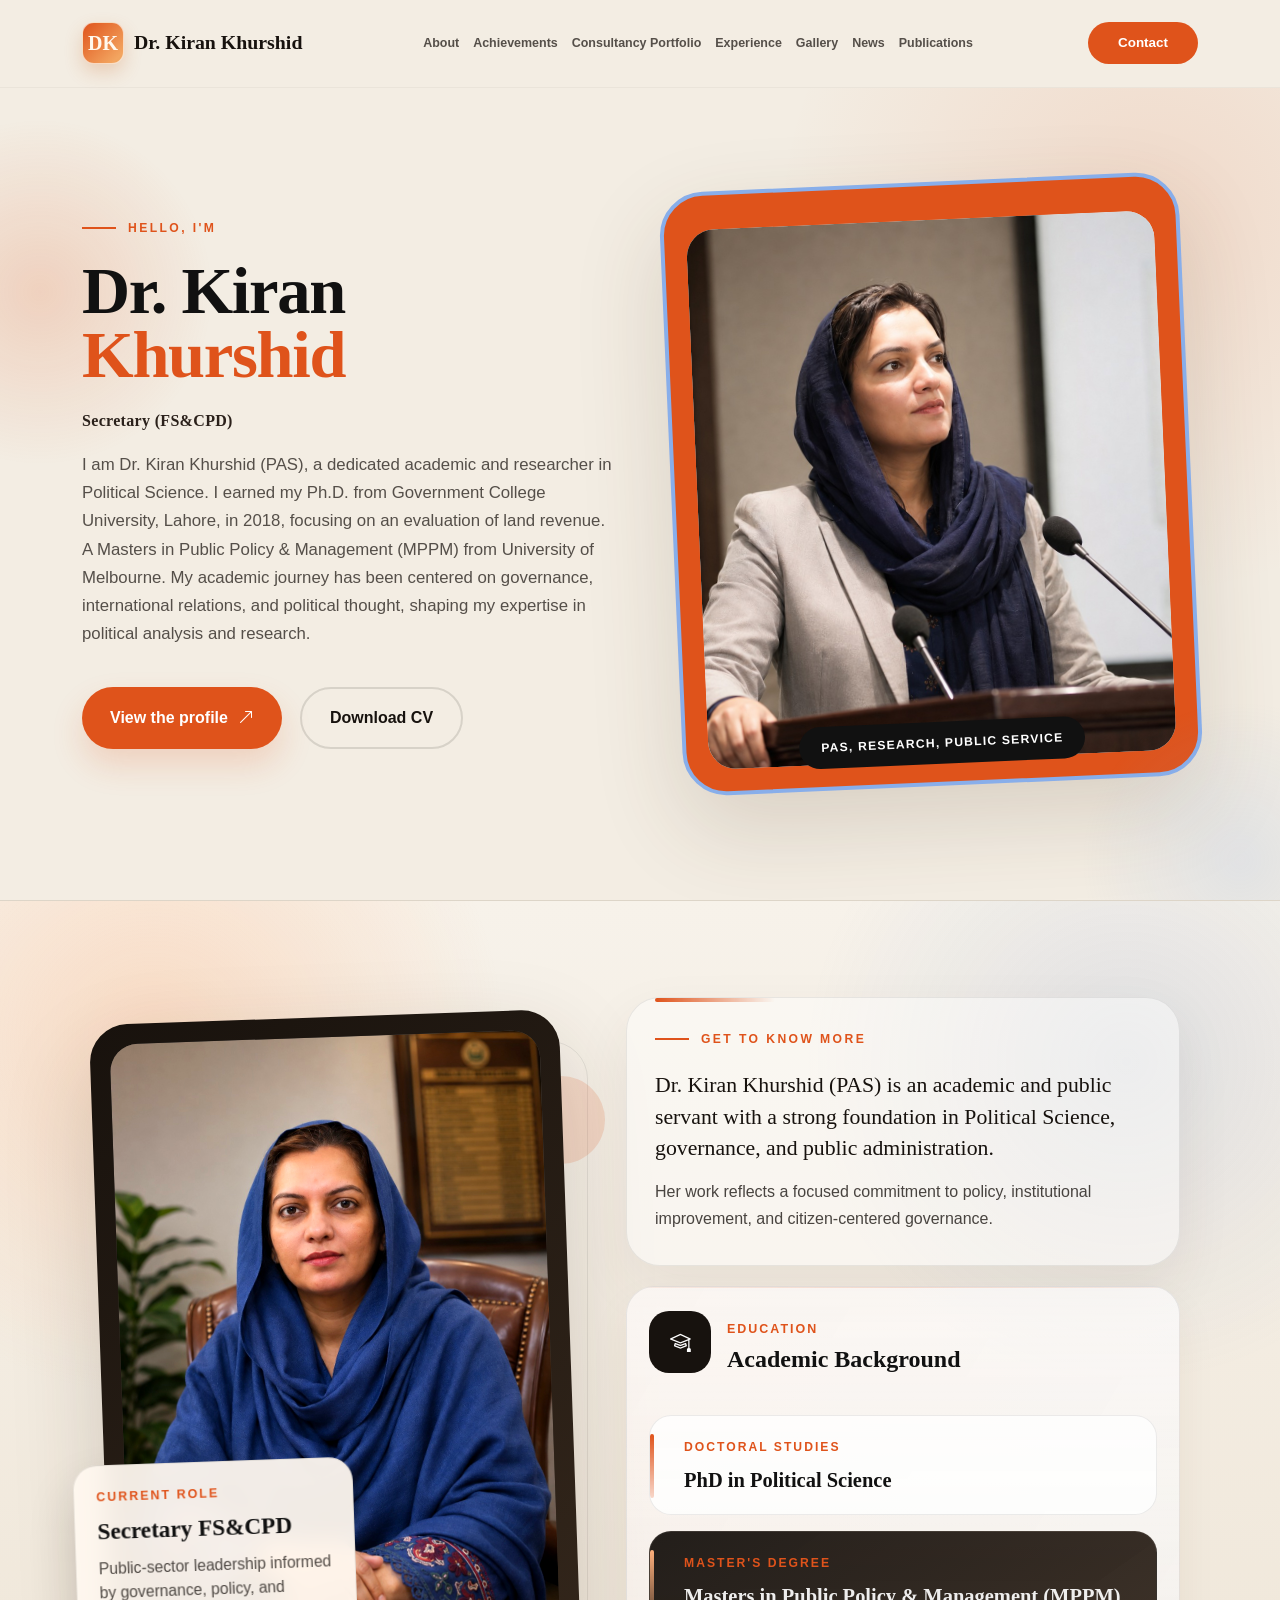
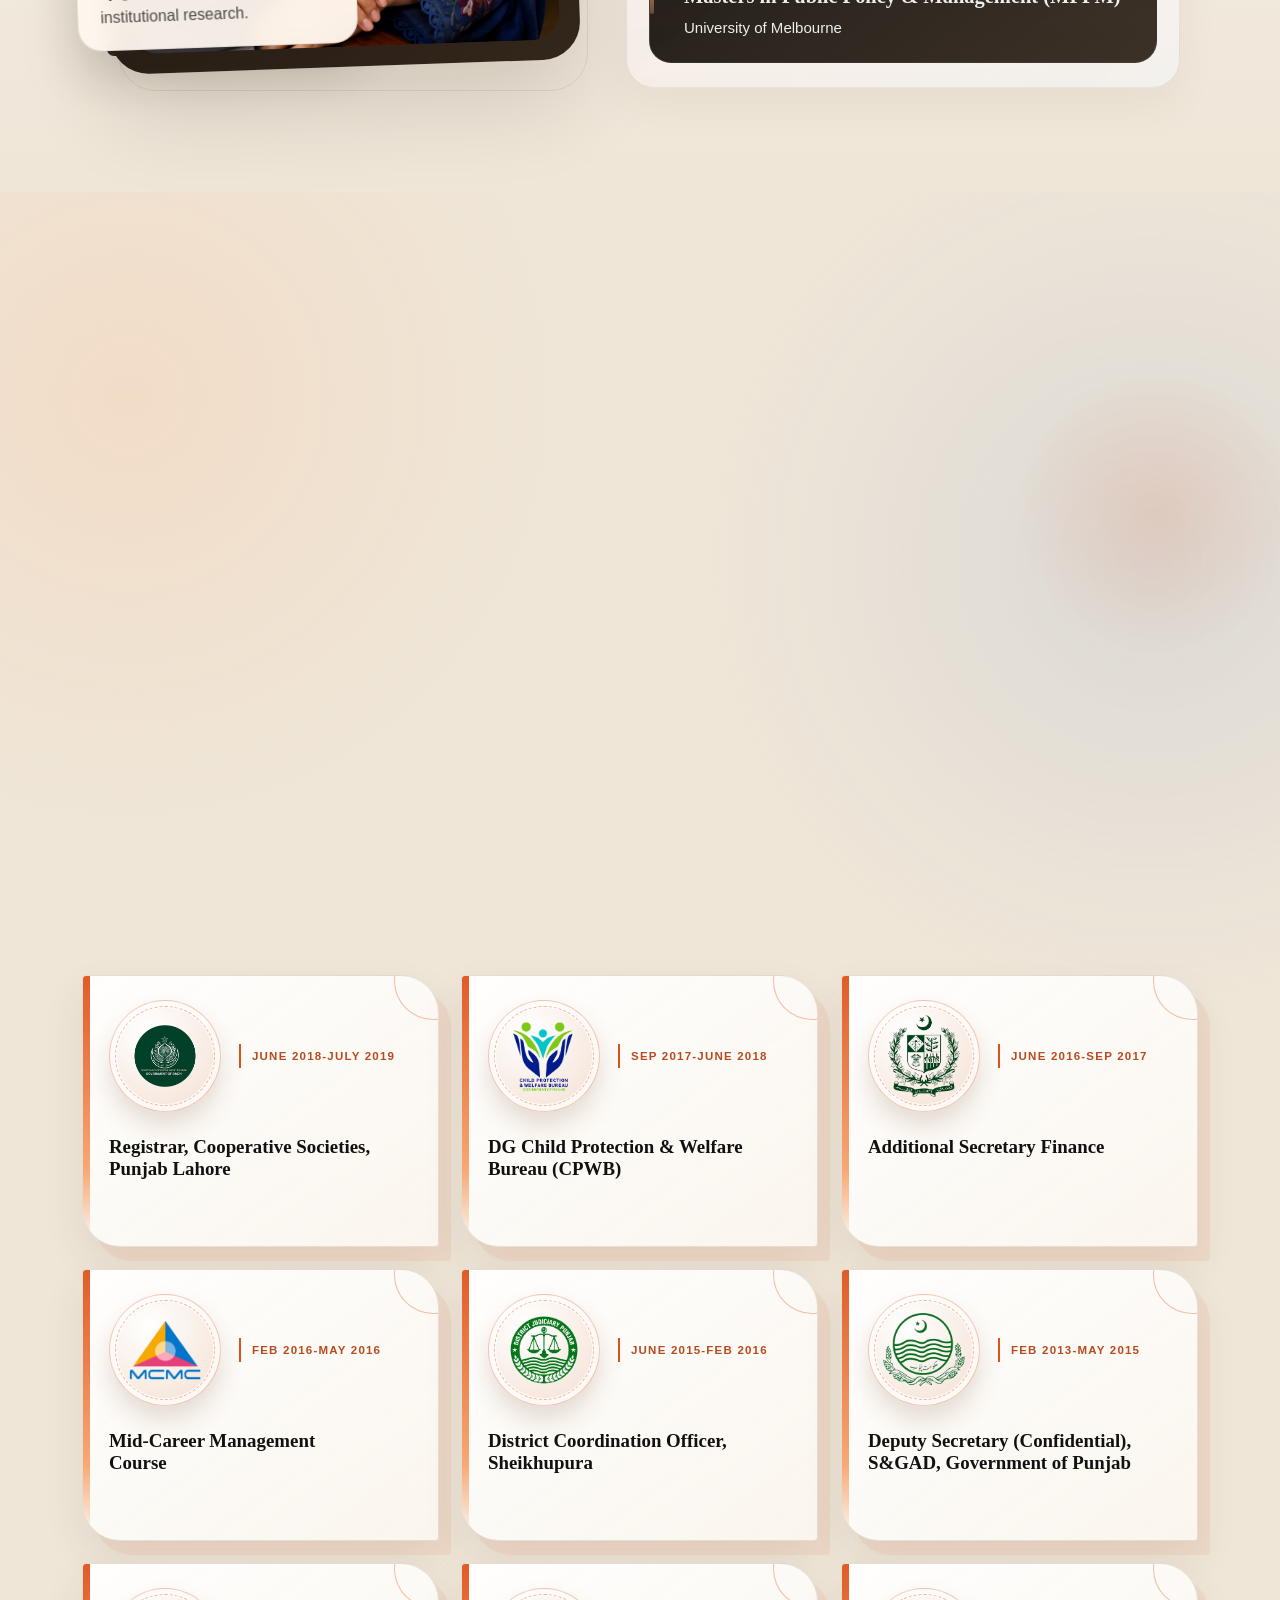
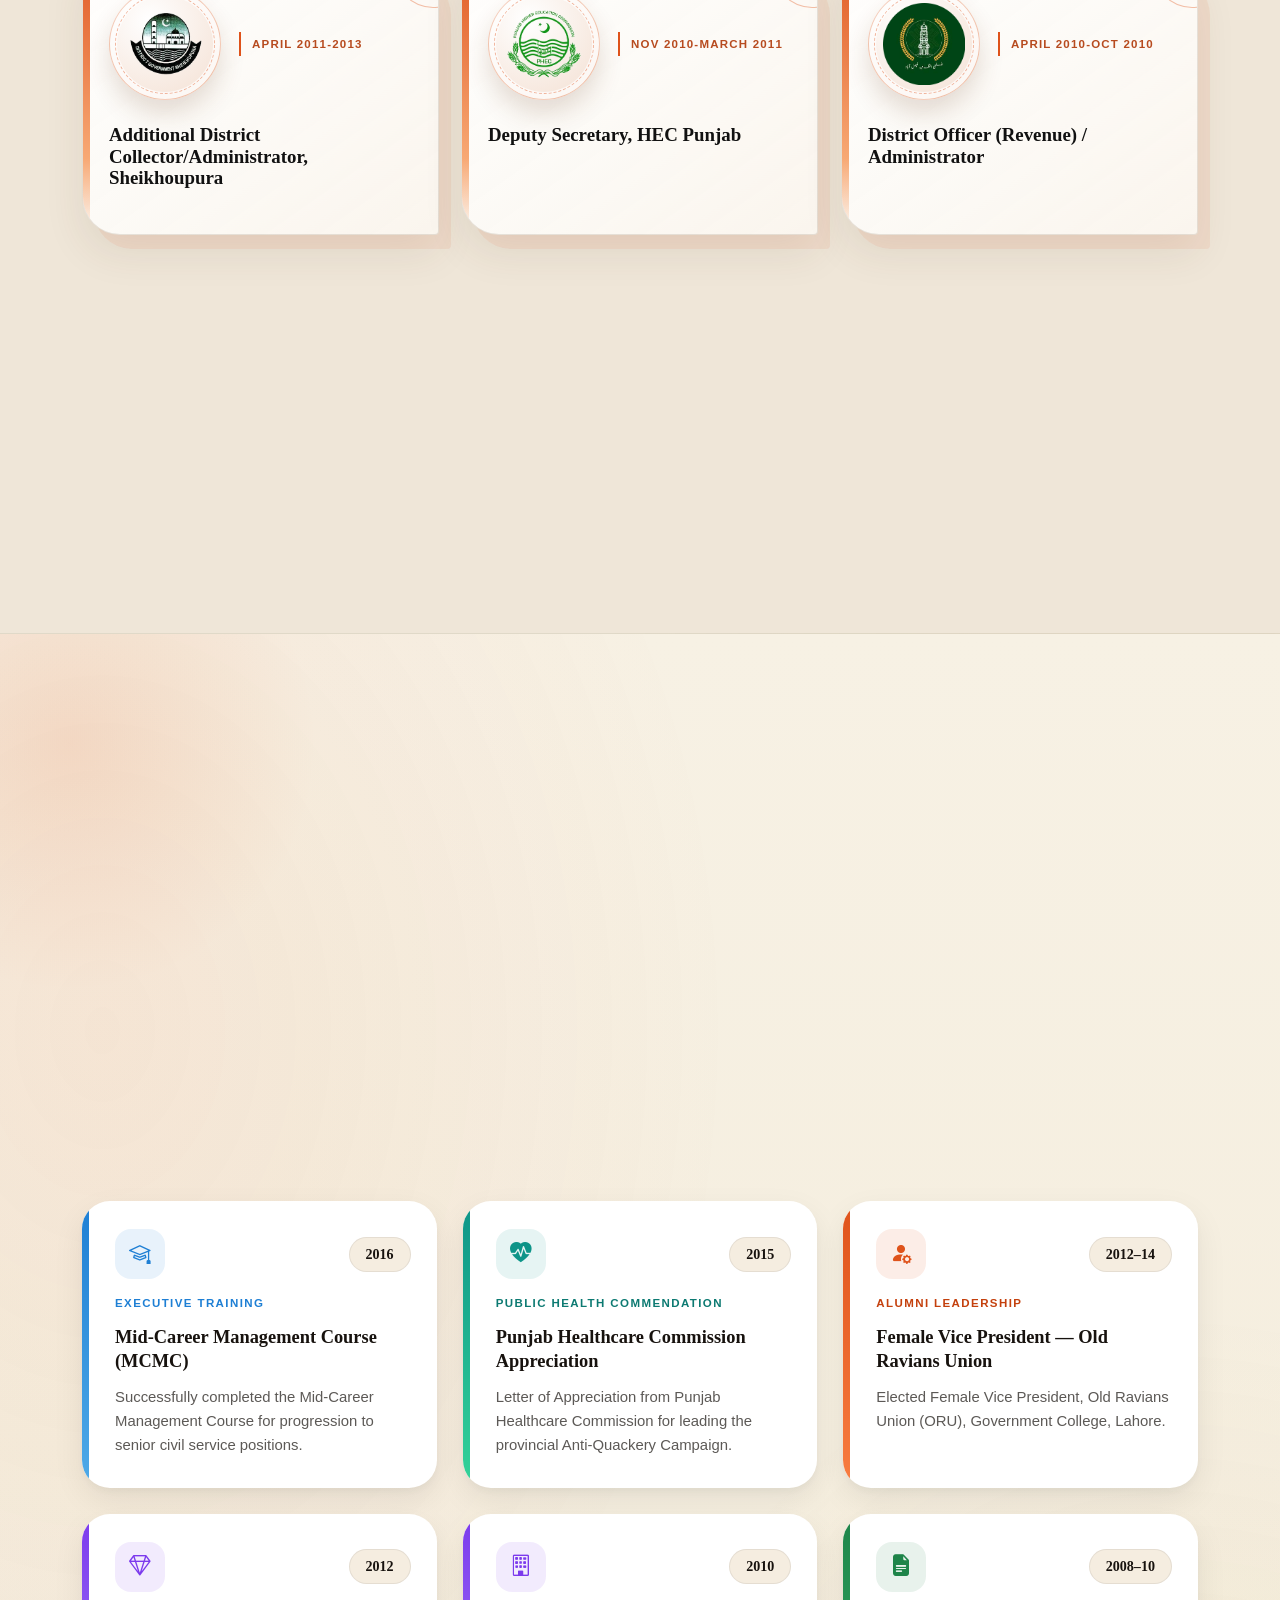
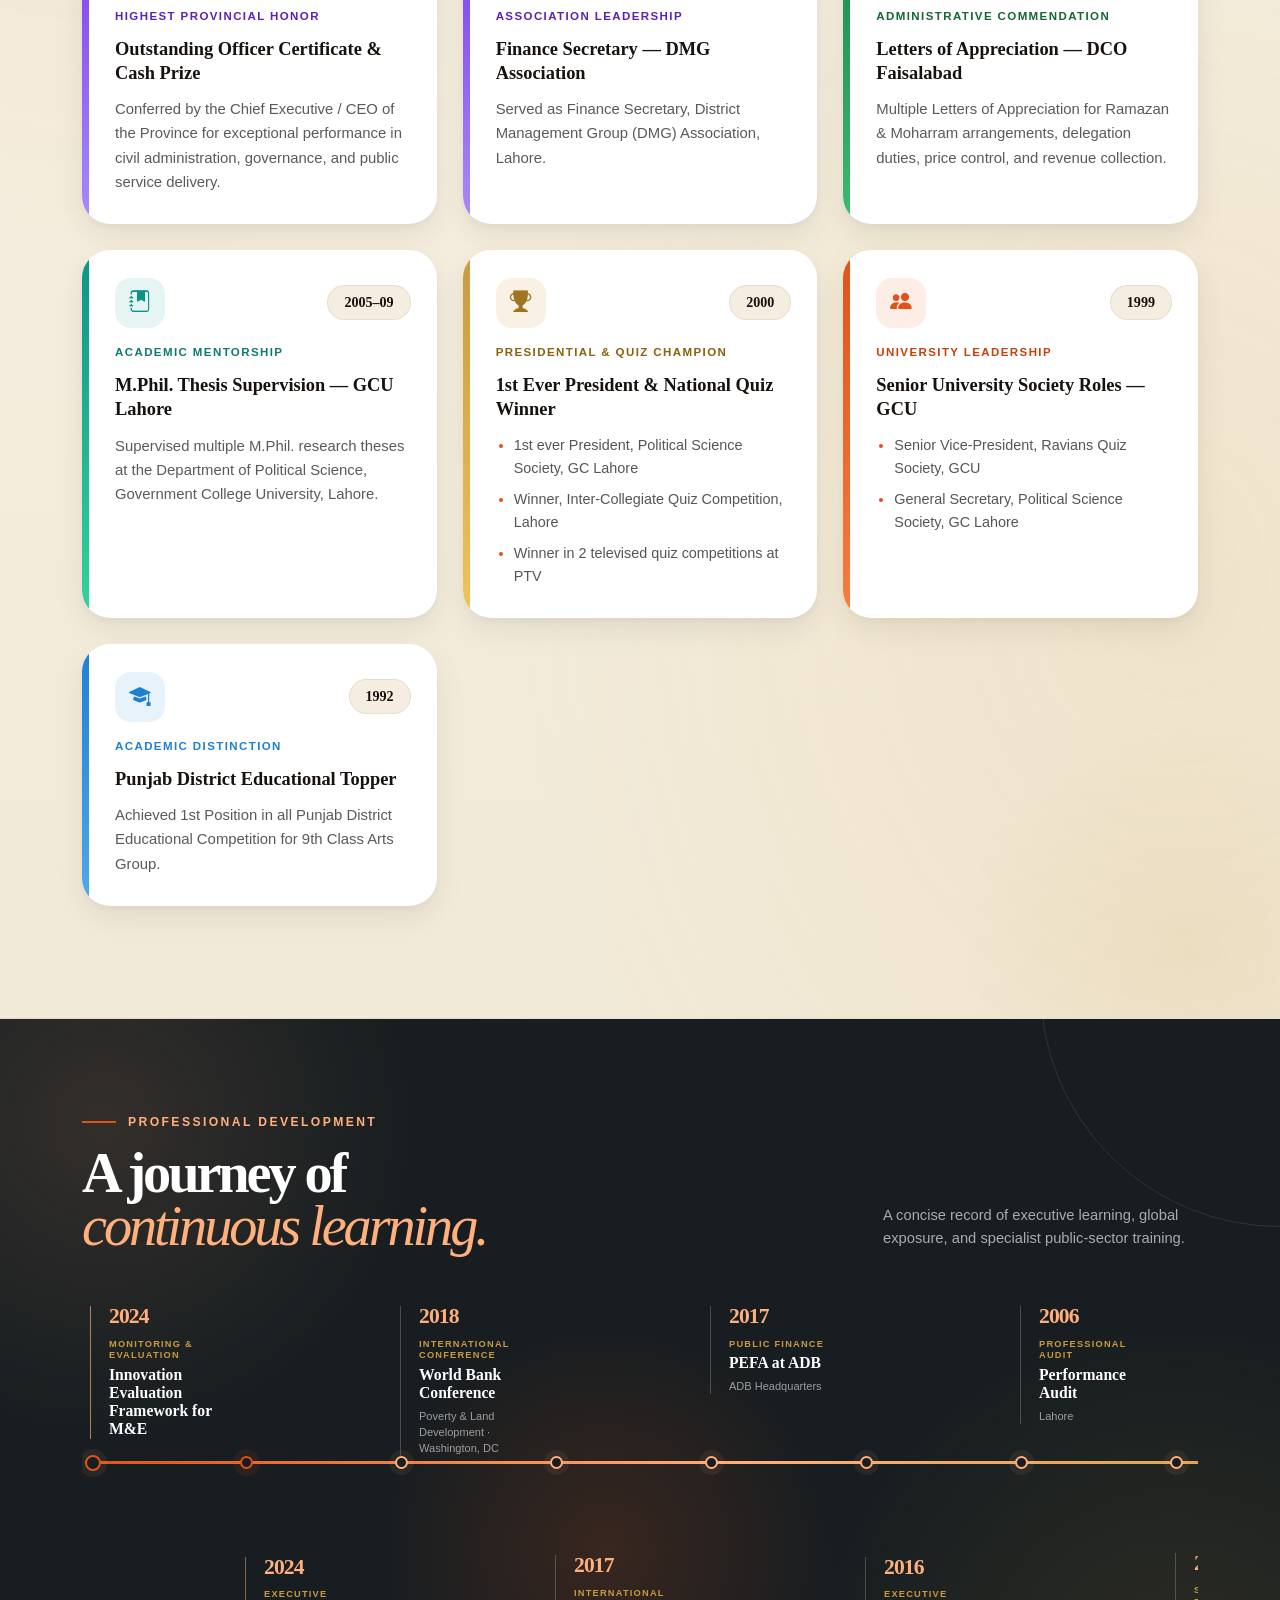
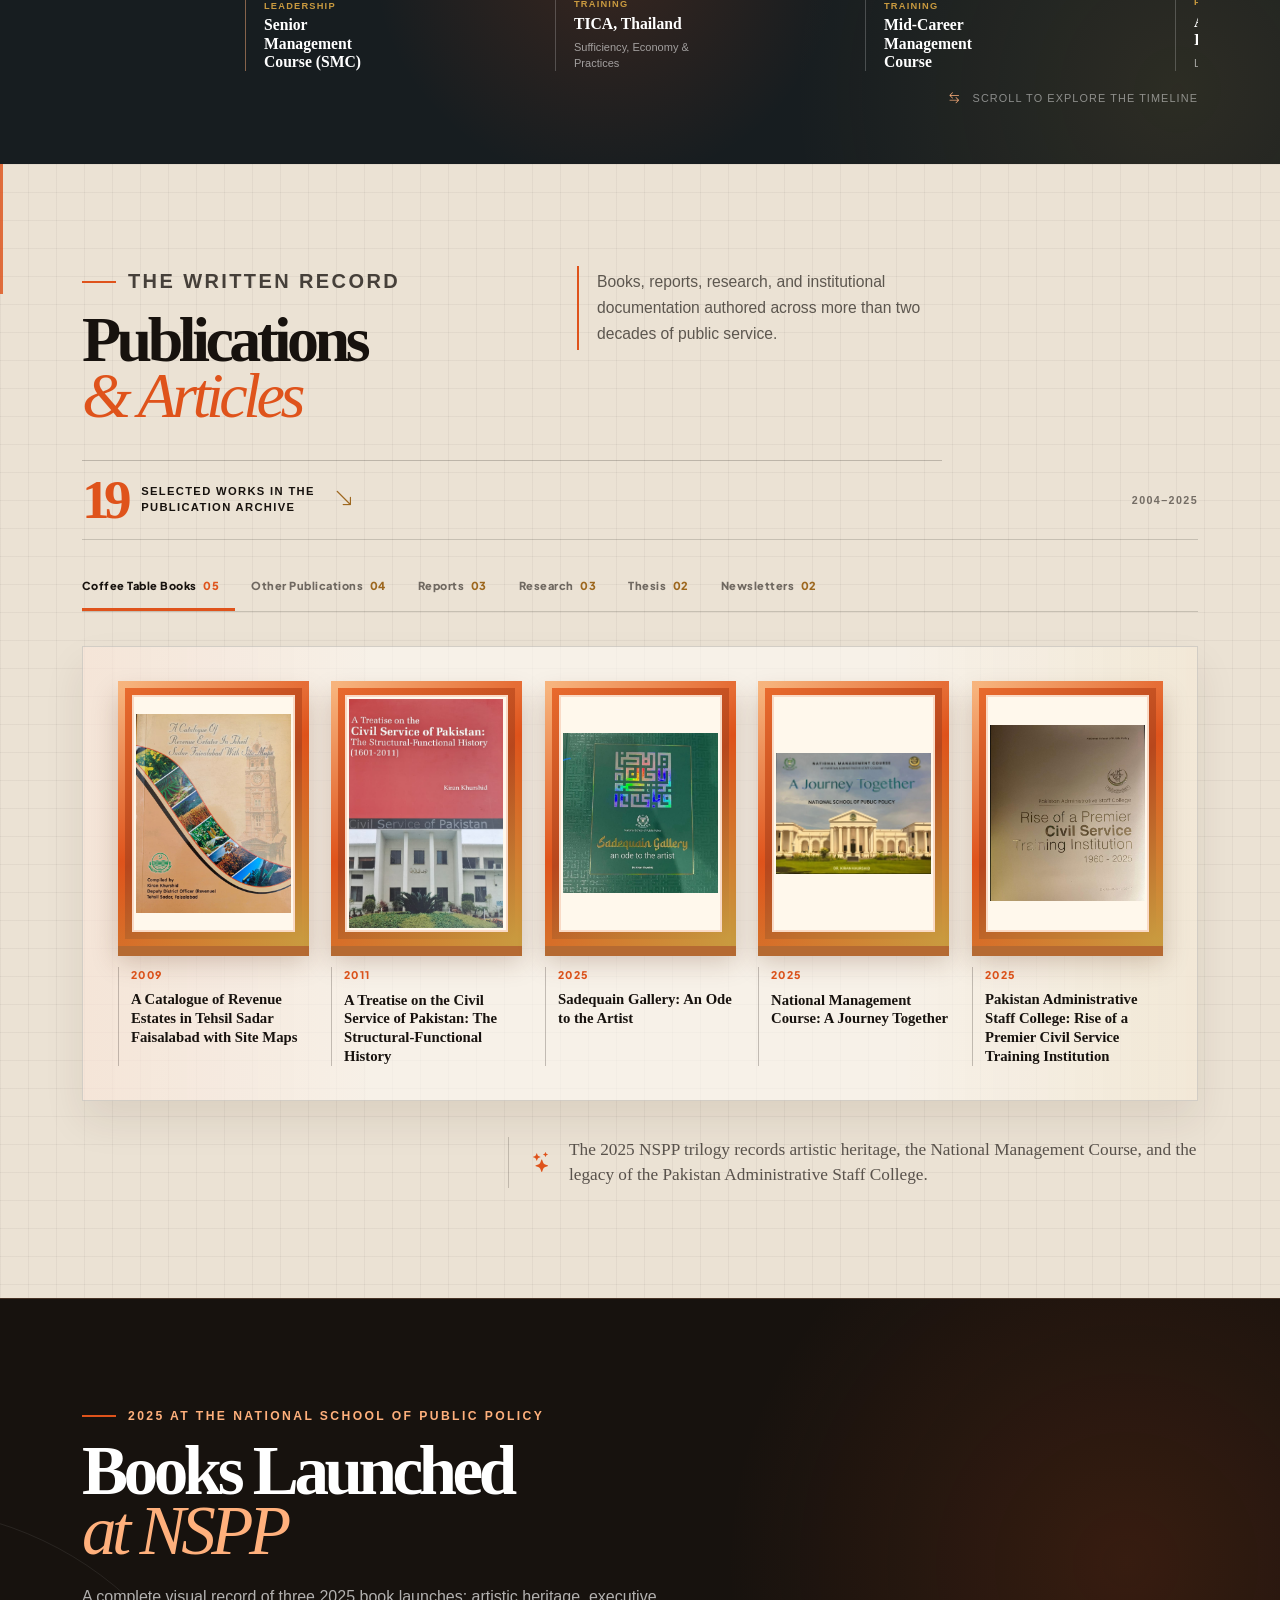
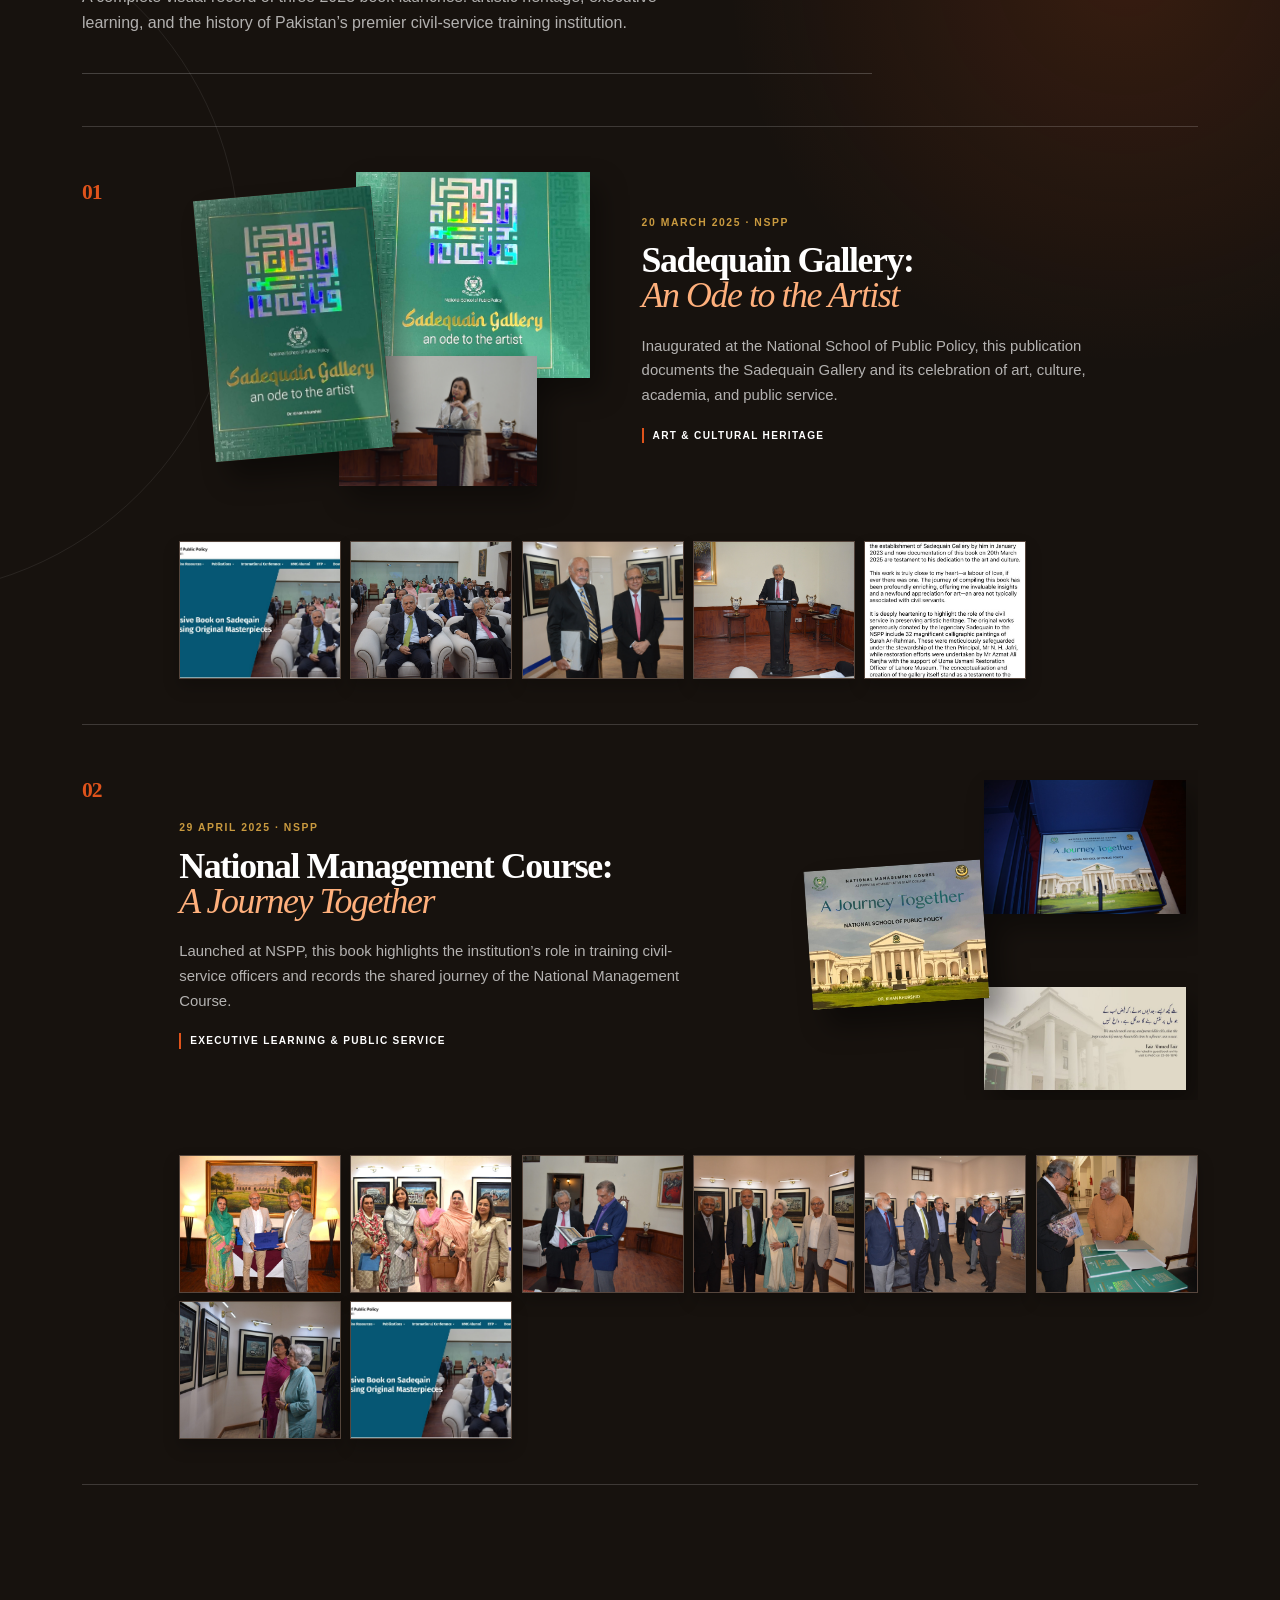
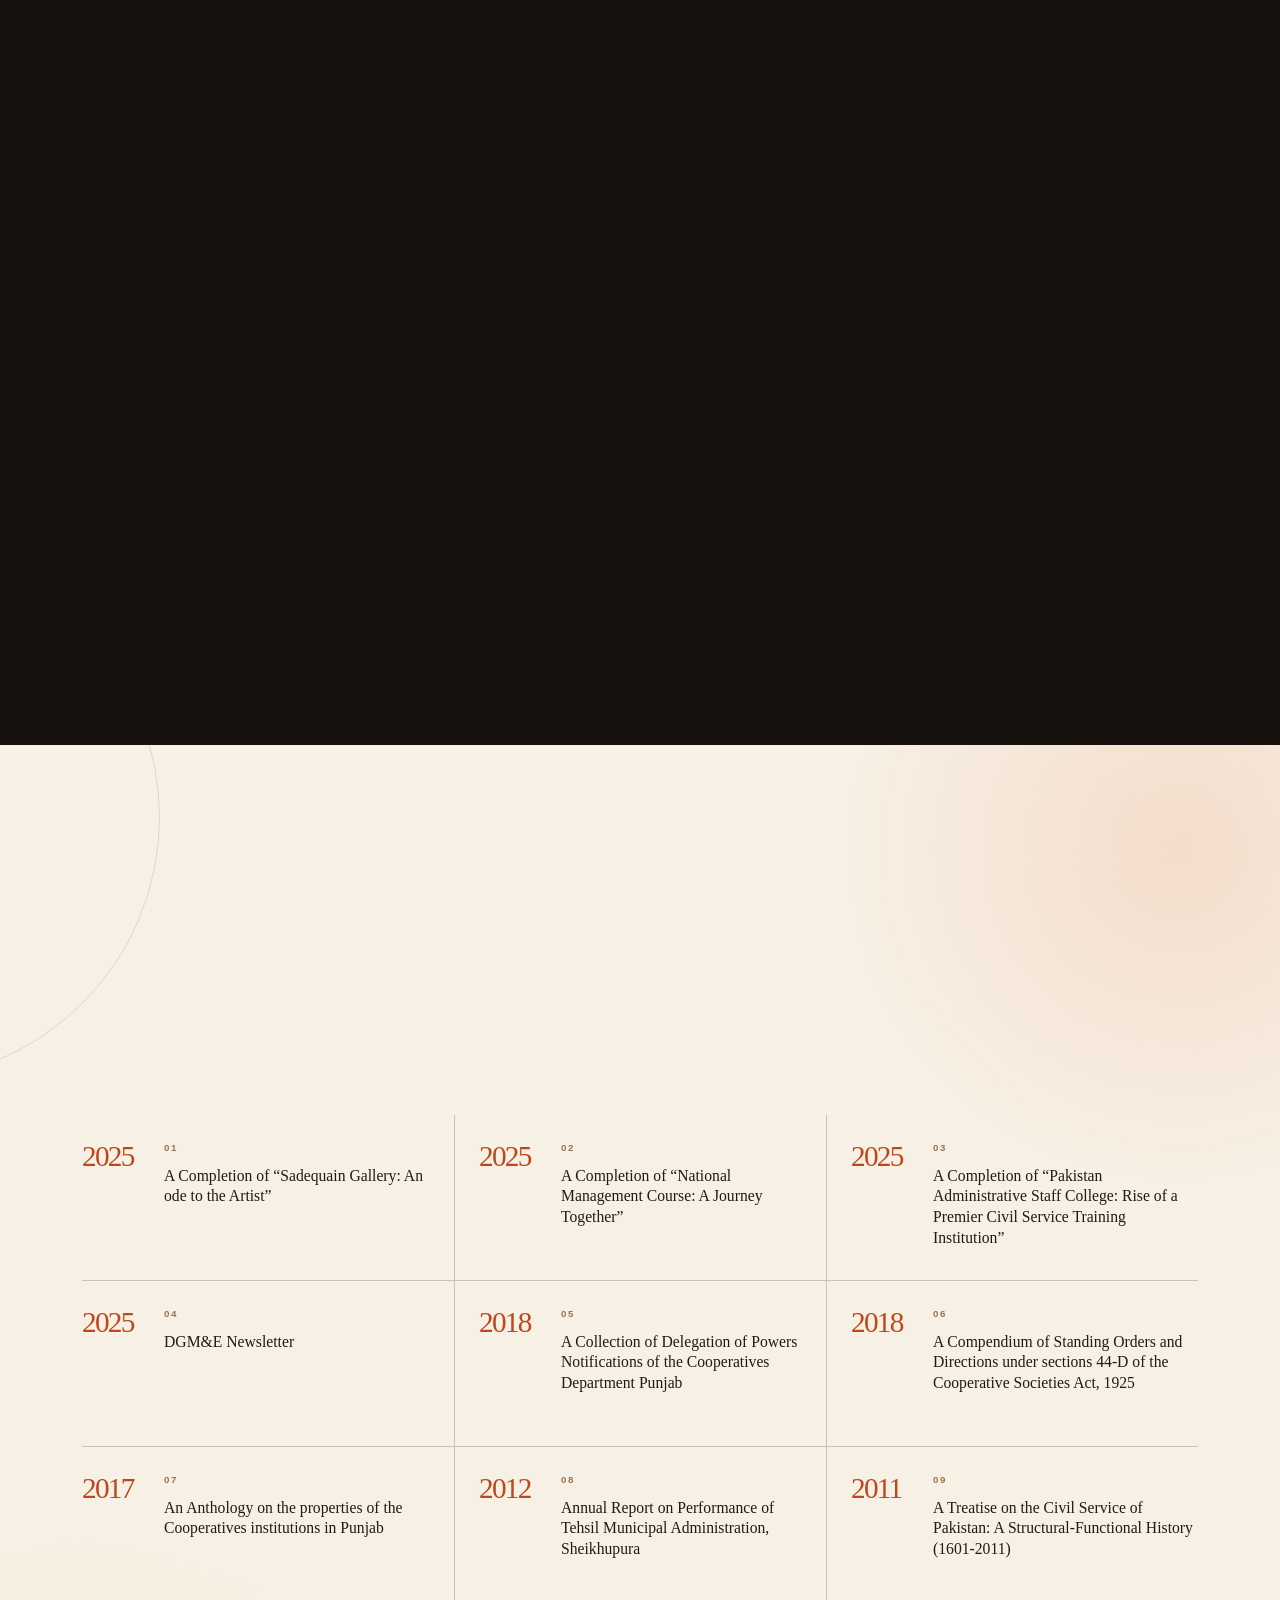
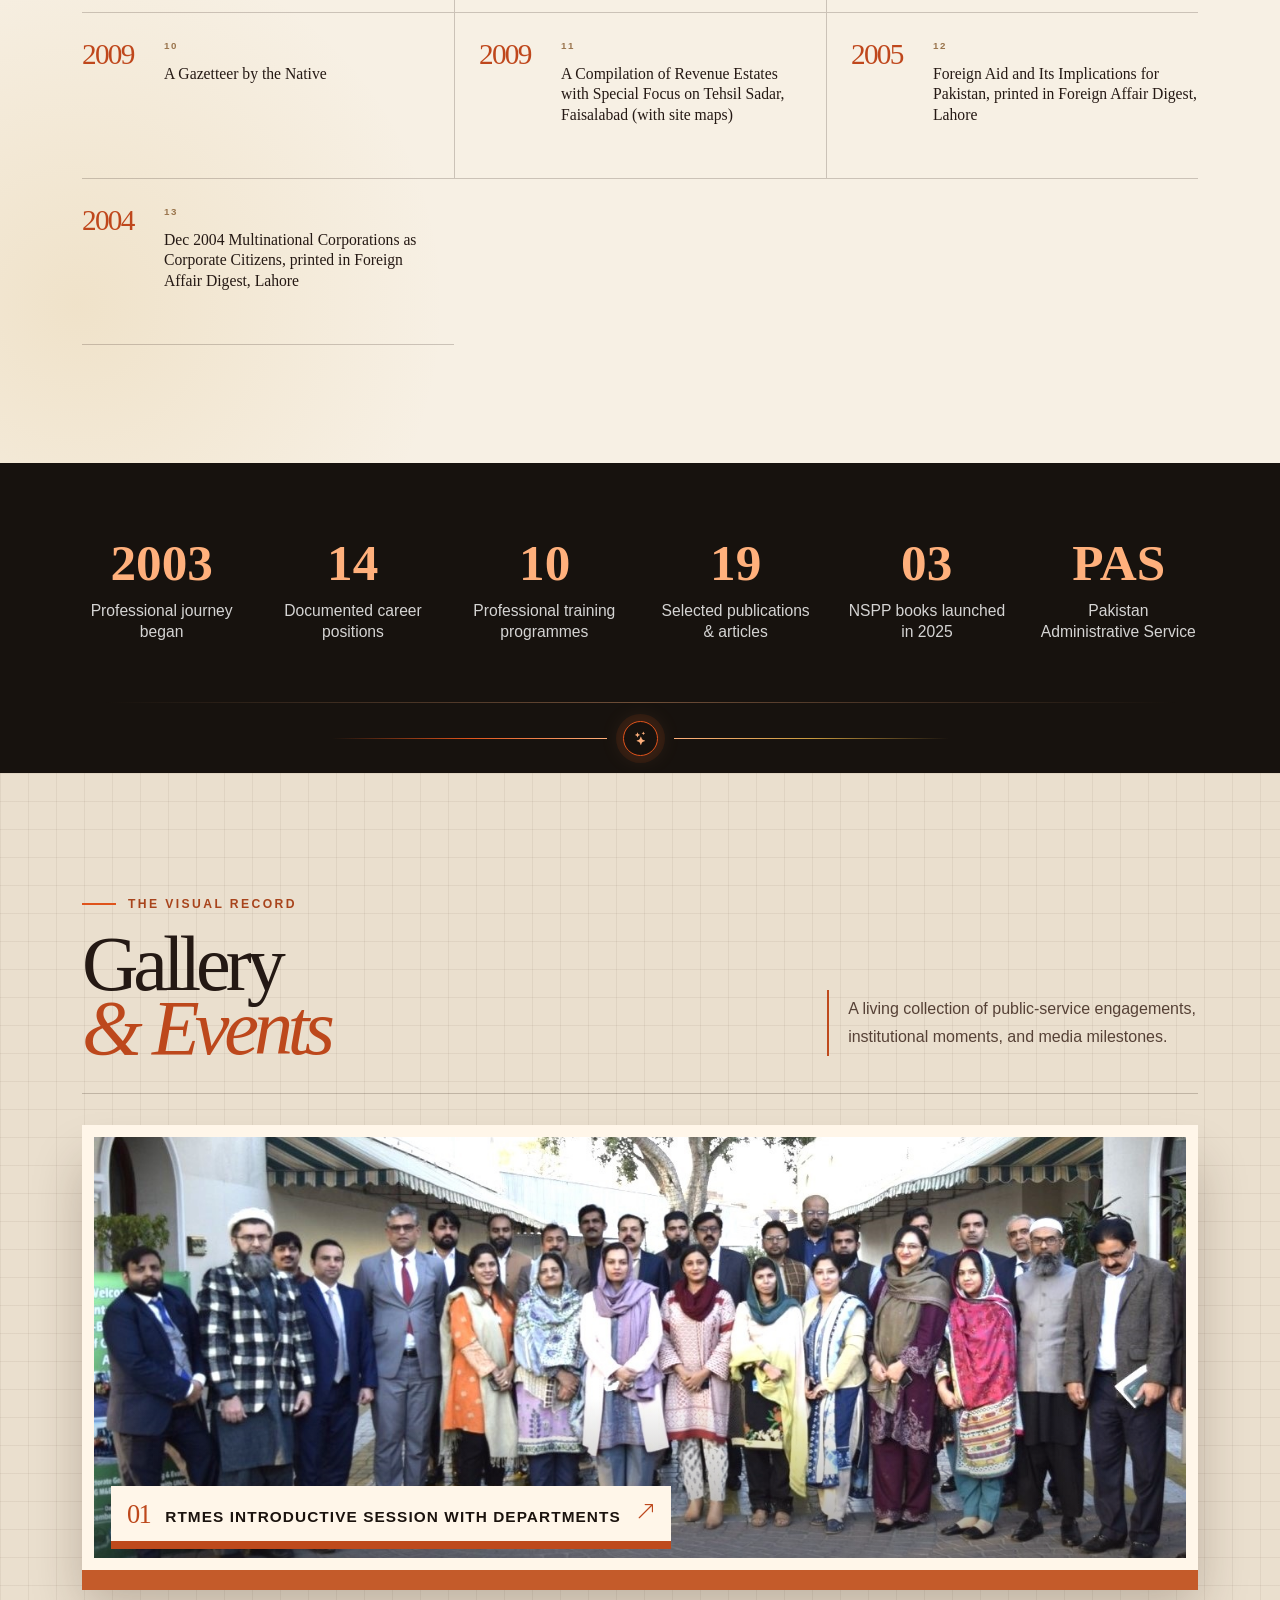
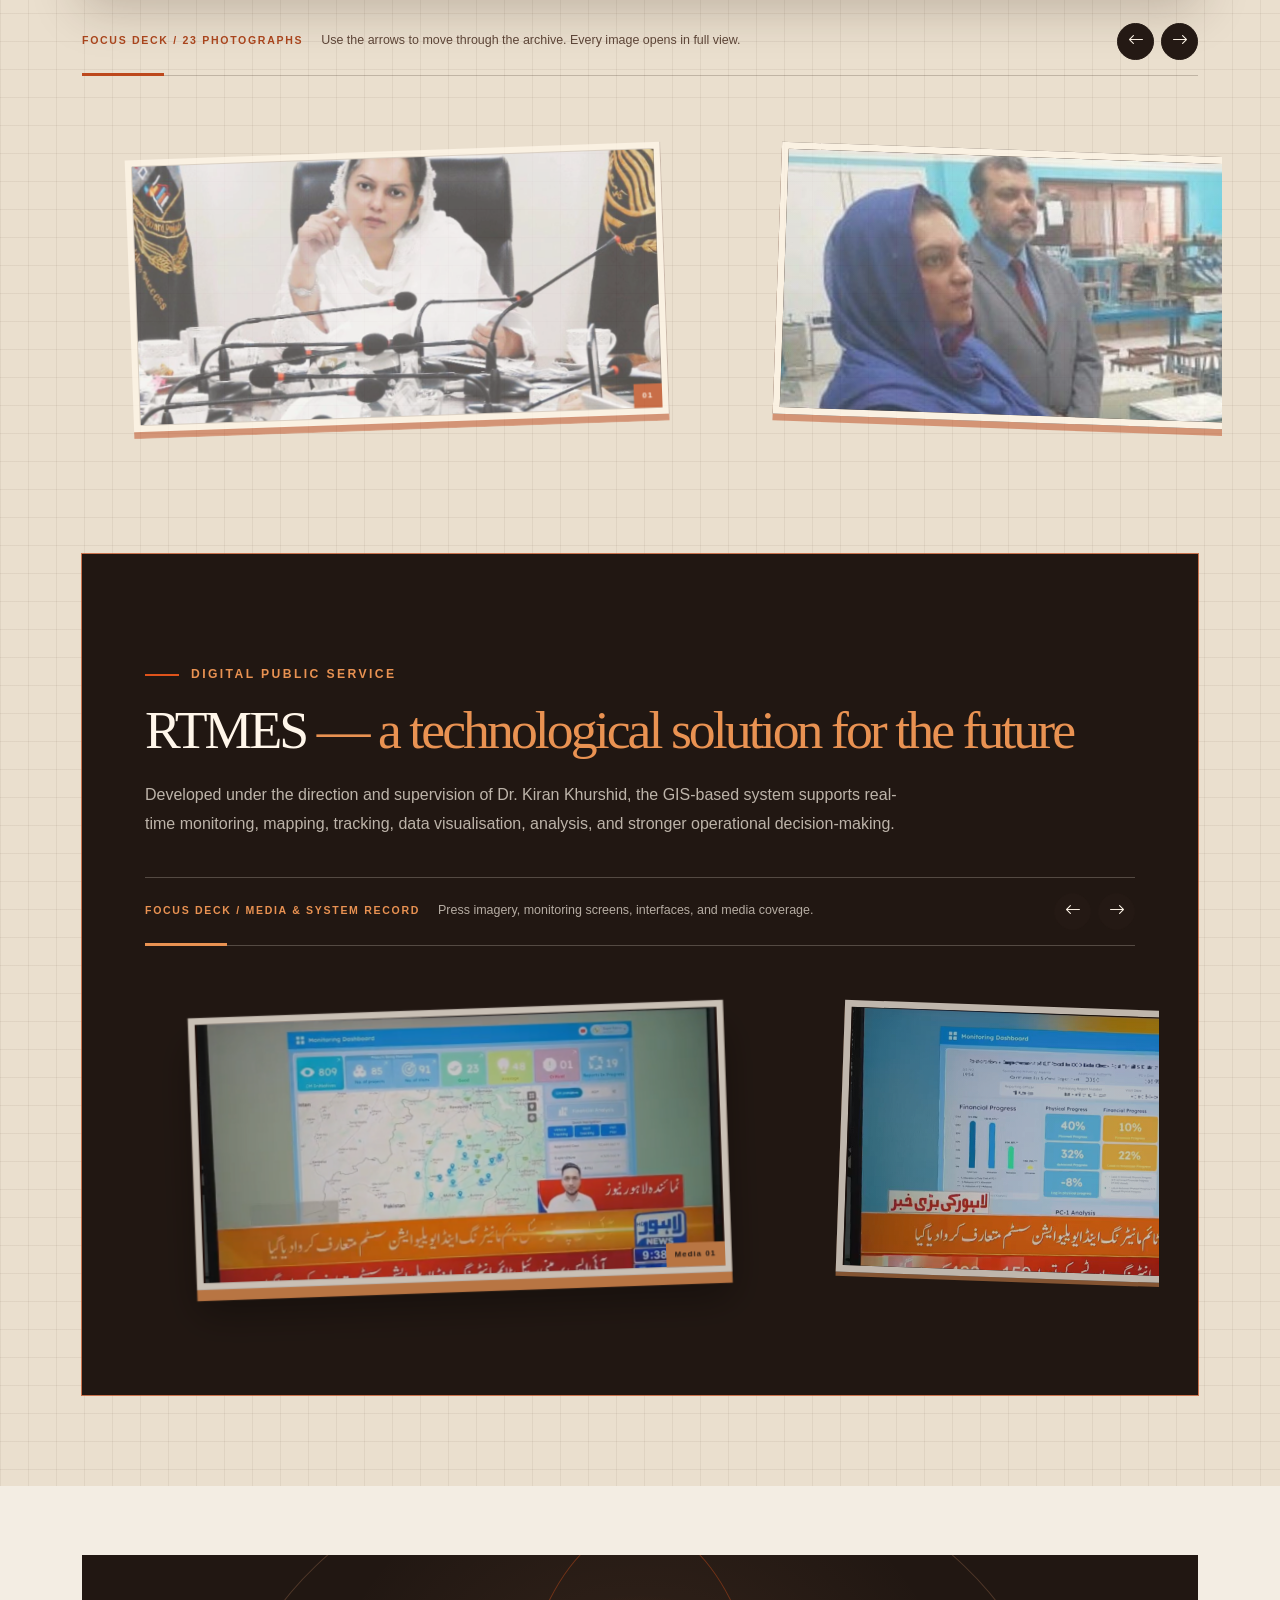
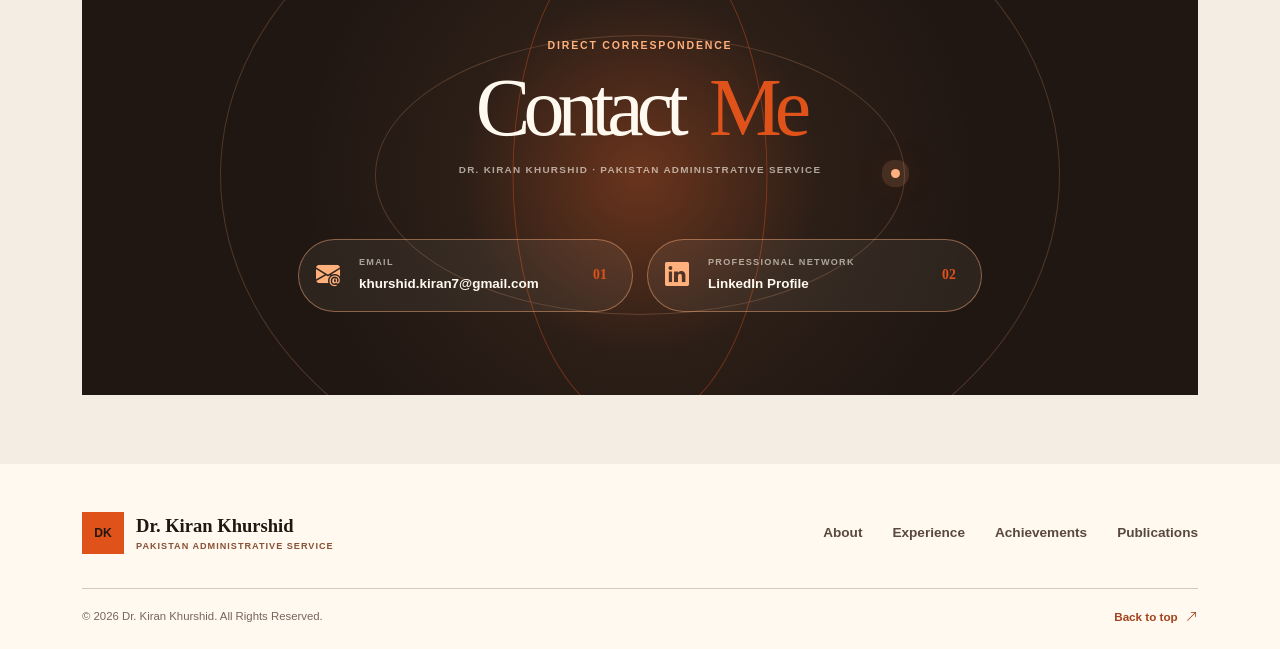
==== index.html @ 67ea7c37 "Initial portfolio website" ====
<!doctype html>
<html lang="en">
  <head>
    <meta charset="utf-8">
    <meta name="viewport" content="width=device-width, initial-scale=1">
    <title>PAS Officer Portfolio</title>
    <link href="https://cdn.jsdelivr.net/npm/bootstrap@5.3.3/dist/css/bootstrap.min.css" rel="stylesheet">
    <link href="https://cdn.jsdelivr.net/npm/bootstrap-icons@1.11.3/font/bootstrap-icons.min.css" rel="stylesheet">
    <link rel="preconnect" href="https://fonts.googleapis.com">
    <link rel="preconnect" href="https://fonts.gstatic.com" crossorigin>
    <link href="https://fonts.googleapis.com/css2?family=Playfair+Display:wght@400;600;700;800&family=Plus+Jakarta+Sans:wght@300;400;500;600;700;800&display=swap" rel="stylesheet">
    <link rel="stylesheet" href="styles.css">
  </head>
  <body data-bs-spy="scroll" data-bs-target="#mainNav" data-bs-offset="90" tabindex="0">
    <nav id="mainNav" class="navbar navbar-expand-xl fixed-top editorial-navbar">
      <div class="container">
        <a class="navbar-brand" href="#home">
          <span class="brand-monogram">DK</span>
          <span class="brand-name">Dr. Kiran Khurshid</span>
        </a>
        <button class="navbar-toggler" type="button" data-bs-toggle="collapse" data-bs-target="#navbarContent" aria-controls="navbarContent" aria-expanded="false" aria-label="Toggle navigation">
          <span class="navbar-toggler-icon"></span>
        </button>
        <div class="collapse navbar-collapse" id="navbarContent">
          <ul class="navbar-nav mx-auto mb-2 mb-lg-0">
            <!-- <li class="nav-item"><a class="nav-link" href="#home">Home</a></li> -->
            <li class="nav-item"><a class="nav-link" href="#meet">About</a></li>
            
            <li class="nav-item"><a class="nav-link" href="#achievements">Achievements</a></li>
            <li class="nav-item"><a class="nav-link" href="consultancy-portfolio.html">Consultancy Portfolio</a></li>
          
            <li class="nav-item"><a class="nav-link" href="#experience">Experience</a></li>
            <li class="nav-item"><a class="nav-link" href="#gallery-events">Gallery</a></li>
            <li class="nav-item"><a class="nav-link" href="news.html">News</a></li>
            <li class="nav-item"><a class="nav-link" href="#publications">Publications</a></li>
              
              
              </ul>
          <a class="nav-cta" href="#contact">Contact</a>
        </div>
      </div>
    </nav>

    <main>
      <section id="home" class="hero-showcase">
        <div class="container">
          <div class="row align-items-center g-5">
            <div class="col-lg-6">
              <p class="hero-kicker">Hello, I'm</p>
              <h1 class="editorial-hero-title">
                Dr. Kiran
                <span>Khurshid</span>
              </h1>
              <p class="editorial-hero-role">
                Secretary (FS&amp;CPD)
              </p>
              <p class="editorial-hero-copy editorial-hero-copy-long">
                I am Dr. Kiran Khurshid (PAS), a dedicated academic and researcher in Political
                Science. I earned my Ph.D. from Government College University, Lahore, in 2018,
                focusing on an evaluation of land revenue. A Masters in Public Policy &amp;
                Management (MPPM) from University of Melbourne. My academic journey has been
                centered on governance, international relations, and political thought, shaping my
                expertise in political analysis and research.
              </p>
              <div class="hero-cta-row">
                <a class="hero-primary" href="#meet">
                  View the profile
                  <i class="bi bi-arrow-up-right"></i>
                </a>
                <a class="hero-secondary" href="documents/Dr. Kiran Khurshid (CV).pdf" target="_blank" rel="noopener noreferrer">
                  Download CV
                </a>
              </div>
            </div>
            <div class="col-lg-6">
              <div class="editorial-portrait">
                <div class="portrait-card">
                  <img src="images/profile/profile4.jpeg" alt="Portrait of Dr. Kiran Khurshid">
                  <span>PAS, RESEARCH, PUBLIC SERVICE</span>
                </div>
              </div>
            </div>
          </div>
        </div>
      </section>

      <section id="meet" class="profile-section">
        <div class="container">
          <div class="profile-stage">
            <div class="profile-media reveal-slide">
              <div class="profile-orbit" aria-hidden="true"></div>
              <div class="profile-portrait-shell">
                <img src="images/profile/profile2.jpeg" alt="Profile portrait of Dr. Kiran Khurshid">
                <div class="profile-floating-card">
                  <span>Current Role</span>
                  <strong>Secretary FS&amp;CPD</strong>
                  <p>Public-sector leadership informed by governance, policy, and institutional research.</p>
                </div>
              </div>
            </div>

            <div class="profile-story">
              <div class="profile-story-panel reveal-up">
                <p class="hero-kicker">Get To Know More</p>
                <p class="profile-lead">
                  Dr. Kiran Khurshid (PAS) is an academic and public servant with a strong
                  foundation in Political Science, governance, and public administration.
                </p>
                <p class="profile-body">
                  Her work reflects a focused commitment to policy, institutional improvement, and
                  citizen-centered governance.
                </p>
              </div>

              <div class="profile-card-row">
                <article class="profile-insight-card profile-education-card reveal-up" style="--reveal-delay: 0.14s;">
                  <div class="profile-education-head">
                    <div class="profile-insight-icon profile-insight-icon-dark">
                      <i class="bi bi-mortarboard"></i>
                    </div>
                    <div class="profile-education-title">
                      <span>Education</span>
                      <h3>Academic Background</h3>
                    </div>
                  </div>
                  <div class="education-stack">
                    <div class="education-entry reveal-up" style="--reveal-delay: 0.2s;">
                      <small>Doctoral Studies</small>
                      <h4>PhD in Political Science</h4>
                    </div>
                    <div class="education-entry education-entry-accent reveal-up" style="--reveal-delay: 0.28s;">
                      <small>Master's Degree</small>
                      <h4>Masters in Public Policy &amp; Management (MPPM)</h4>
                      <p>University of Melbourne</p>
                    </div>
                  </div>
                </article>
              </div>
            </div>
          </div>
        </div>
      </section>

      <section id="experience" class="experience-section">
        <div class="container">
          <div class="experience-header reveal-up">
            <p class="hero-kicker">Professional Profile</p>
            <h2>Organizations Served</h2>
          </div>

          <div class="experience-stage">
            <article class="experience-feature reveal-up" style="--reveal-delay: 0.06s;">
              <div class="experience-feature-mark">Current Highlight</div>
              <div class="experience-feature-logo">
                <img src="images/organizations/food_safety_logo.png" alt="Food Safety and Consumer Protection Department logo">
              </div>
              <div class="experience-feature-copy">
                <span>Sep-2025 to till Date</span>
                <h3>Secretary at Food Safety &amp; Consumer Protection Department, Punjab</h3>
                <p>
                  Current public-sector leadership role focused on food safety, consumer protection,
                  and institutional oversight in Punjab.
                </p>
              </div>
            </article>

            <div class="experience-grid">
              <article class="experience-card reveal-up" style="--reveal-delay: 0.1s;">
                <div class="experience-card-head">
                  <div class="experience-card-logo">
                    <img src="images/organizations/dgmeLogo.png" alt="DGME logo">
                  </div>
                  <span>June 2024-Sep 2025</span>
                </div>
                <h4>Director General (M&amp;E), Lahore</h4>
              </article>

              <article class="experience-card reveal-up" style="--reveal-delay: 0.12s;">
                <div class="experience-card-head">
                  <div class="experience-card-logo">
                    <img src="images/organizations/images.png" alt="Senior Management Course logo">
                  </div>
                  <span>Oct 2023-Jan 2024</span>
                </div>
                <h4>Senior Management Course</h4>
              </article>

              <article class="experience-card reveal-up" style="--reveal-delay: 0.14s;">
                <div class="experience-card-head">
                  <div class="experience-card-logo experience-card-logo--phf">
                    <img src="images/organizations/images2.png" alt="Punjab Health Foundation logo">
                  </div>
                  <span>July 2019-May 2022</span>
                </div>
                <h4>Managing Director (MD), Punjab Health Foundation</h4>
              </article>

              <article class="experience-card reveal-up" style="--reveal-delay: 0.16s;">
                <div class="experience-card-head">
                  <div class="experience-card-logo">
                    <img src="images/organizations/images3.png" alt="Cooperative Societies logo">
                  </div>
                  <span>June 2018-July 2019</span>
                </div>
                <h4>Registrar, Cooperative Societies, Punjab Lahore</h4>
              </article>

              <article class="experience-card reveal-up" style="--reveal-delay: 0.18s;">
                <div class="experience-card-head">
                  <div class="experience-card-logo">
                    <img src="images/organizations/images4.png" alt="Child Protection and Welfare Bureau logo">
                  </div>
                  <span>Sep 2017-June 2018</span>
                </div>
                <h4>DG Child Protection &amp; Welfare Bureau (CPWB)</h4>
              </article>

              <article class="experience-card reveal-up" style="--reveal-delay: 0.2s;">
                <div class="experience-card-head">
                  <div class="experience-card-logo">
                    <img src="images/organizations/images5.png" alt="Government emblem">
                  </div>
                  <span>June 2016-Sep 2017</span>
                </div>
                <h4>Additional Secretary Finance</h4>
              </article>

              <article class="experience-card experience-card--mcmc reveal-up" style="--reveal-delay: 0.22s;">
                <div class="experience-card-head">
                  <div class="experience-card-logo experience-card-logo--mcmc">
                    <img src="images/organizations/images6.png" alt="Mid-Career Management Course logo">
                  </div>
                  <span>Feb 2016-May 2016</span>
                </div>
                <h4>Mid-Career Management Course</h4>
              </article>

              <article class="experience-card reveal-up" style="--reveal-delay: 0.24s;">
                <div class="experience-card-head">
                  <div class="experience-card-logo">
                    <img src="images/organizations/images7.png" alt="District Coordination Officer logo">
                  </div>
                  <span>June 2015-Feb 2016</span>
                </div>
                <h4>District Coordination Officer, Sheikhupura</h4>
              </article>

              <article class="experience-card reveal-up" style="--reveal-delay: 0.26s;">
                <div class="experience-card-head">
                  <div class="experience-card-logo">
                    <img src="images/organizations/images8.png" alt="S and GAD Punjab logo">
                  </div>
                  <span>Feb 2013-May 2015</span>
                </div>
                <h4>Deputy Secretary (Confidential), S&amp;GAD, Government of Punjab</h4>
              </article>

              <article class="experience-card reveal-up" style="--reveal-delay: 0.28s;">
                <div class="experience-card-head">
                  <div class="experience-card-logo">
                    <img src="images/organizations/images14.png" alt="Sheikhupura district emblem">
                  </div>
                  <span>April 2011-2013</span>
                </div>
                <h4>Additional District Collector/Administrator, Sheikhoupura</h4>
              </article>

              <article class="experience-card reveal-up" style="--reveal-delay: 0.3s;">
                <div class="experience-card-head">
                  <div class="experience-card-logo">
                    <img src="images/organizations/images11.png" alt="HEC Punjab logo">
                  </div>
                  <span>Nov 2010-March 2011</span>
                </div>
                <h4>Deputy Secretary, HEC Punjab</h4>
              </article>

              <article class="experience-card reveal-up" style="--reveal-delay: 0.32s;">
                <div class="experience-card-head">
                  <div class="experience-card-logo">
                    <img src="images/organizations/images13.png" alt="Board of Revenue logo">
                  </div>
                  <span>April 2010-Oct 2010</span>
                </div>
                <h4>District Officer (Revenue) / Administrator</h4>
              </article>

              <article class="experience-card reveal-up" style="--reveal-delay: 0.34s;">
                <div class="experience-card-head">
                  <div class="experience-card-logo">
                    <img src="images/organizations/images12.png" alt="Board of Revenue Faisalabad logo">
                  </div>
                  <span>2008-2010</span>
                </div>
                <h4>Deputy District Officer (Revenue)/Assistant Commissioner, Faisalabad</h4>
              </article>

              <article class="experience-card reveal-up" style="--reveal-delay: 0.36s;">
                <div class="experience-card-head">
                  <div class="experience-card-logo">
                    <img src="images/organizations/images10.png" alt="Punjab Accountant General logo">
                  </div>
                  <span>Jan 2005-Oct 2005</span>
                </div>
                <h4>Assistant Accountant General, Punjab</h4>
              </article>

              <article class="experience-card reveal-up" style="--reveal-delay: 0.38s;">
                <div class="experience-card-head">
                  <div class="experience-card-logo">
                    <img src="images/organizations/images9-gcu-circle.png" alt="GC University Lahore logo">
                  </div>
                  <span>2003-2007</span>
                </div>
                <h4>Lecturer, GC University Lahore</h4>
              </article>
            </div>
          </div>
        </div>
      </section>

      <section id="achievements" class="ach-section">
        <div class="container">

          <!-- Section Header -->
          <div class="ach-header reveal-up">
            <div class="ach-label"><i class="bi bi-award-fill"></i> Honours & Milestones</div>
            <h2 class="ach-title">Achievements & Recognitions</h2>
            </div>

          <!-- Latest Achievement Featured Card -->
          <div class="ach-premier reveal-up" style="--reveal-delay:0.06s;">
            <div class="ach-premier-glow"></div>
            <div class="ach-premier-year">2023</div>
            <div class="ach-premier-content">
              <div class="ach-premier-icon"><i class="bi bi-trophy-fill"></i></div>
              <div class="ach-premier-text">
                <span class="ach-premier-tag"><i class="bi bi-star-fill"></i> Executive Leadership</span>
                <h3>Senior Management Course (SMC)</h3>
                <p>Graduated from the prestigious Senior Management Course (SMC), qualifying for top executive governance roles.</p>
                <div class="ach-premier-pills">
                  <span><i class="bi bi-check2-circle"></i> Executive Leadership</span>
                  <span><i class="bi bi-shield-fill-check"></i> Senior Civil Service</span>
                </div>
              </div>
            </div>
          </div>

          <!-- Cards Grid -->
          <div class="ach-grid">

            <!-- 1992 -->
            <article class="ach-card ach-card--blue reveal-up" style="--reveal-delay:0.08s;">
              <div class="ach-card-accent"></div>
              <div class="ach-card-inner">
                <div class="ach-card-top">
                  <div class="ach-card-icon"><i class="bi bi-mortarboard-fill"></i></div>
                  <span class="ach-card-year">1992</span>
                </div>
                <div class="ach-card-tag">Academic Distinction</div>
                <h4 class="ach-card-title">Punjab District Educational Topper</h4>
                <p class="ach-card-text">Achieved 1st Position in all Punjab District Educational Competition for 9th Class Arts Group.</p>
              </div>
            </article>

            <!-- 1999 -->
            <article class="ach-card ach-card--orange reveal-up" style="--reveal-delay:0.12s;">
              <div class="ach-card-accent"></div>
              <div class="ach-card-inner">
                <div class="ach-card-top">
                  <div class="ach-card-icon"><i class="bi bi-people-fill"></i></div>
                  <span class="ach-card-year">1999</span>
                </div>
                <div class="ach-card-tag">University Leadership</div>
                <h4 class="ach-card-title">Senior University Society Roles — GCU</h4>
                <ul class="ach-card-list">
                  <li>Senior Vice-President, Ravians Quiz Society, GCU</li>
                  <li>General Secretary, Political Science Society, GC Lahore</li>
                </ul>
              </div>
            </article>

            <!-- 2000 -->
            <article class="ach-card ach-card--gold reveal-up" style="--reveal-delay:0.16s;">
              <div class="ach-card-accent"></div>
              <div class="ach-card-inner">
                <div class="ach-card-top">
                  <div class="ach-card-icon"><i class="bi bi-trophy-fill"></i></div>
                  <span class="ach-card-year">2000</span>
                </div>
                <div class="ach-card-tag">Presidential & Quiz Champion</div>
                <h4 class="ach-card-title">1st Ever President & National Quiz Winner</h4>
                <ul class="ach-card-list">
                  <li>1st ever President, Political Science Society, GC Lahore</li>
                  <li>Winner, Inter-Collegiate Quiz Competition, Lahore</li>
                  <li>Winner in 2 televised quiz competitions at PTV</li>
                </ul>
              </div>
            </article>

            <!-- 2005-09 -->
            <article class="ach-card ach-card--teal reveal-up" style="--reveal-delay:0.2s;">
              <div class="ach-card-accent"></div>
              <div class="ach-card-inner">
                <div class="ach-card-top">
                  <div class="ach-card-icon"><i class="bi bi-journal-bookmark-fill"></i></div>
                  <span class="ach-card-year">2005–09</span>
                </div>
                <div class="ach-card-tag">Academic Mentorship</div>
                <h4 class="ach-card-title">M.Phil. Thesis Supervision — GCU Lahore</h4>
                <p class="ach-card-text">Supervised multiple M.Phil. research theses at the Department of Political Science, Government College University, Lahore.</p>
              </div>
            </article>

            <!-- 2008-2010 -->
            <article class="ach-card ach-card--green reveal-up" style="--reveal-delay:0.24s;">
              <div class="ach-card-accent"></div>
              <div class="ach-card-inner">
                <div class="ach-card-top">
                  <div class="ach-card-icon"><i class="bi bi-file-earmark-text-fill"></i></div>
                  <span class="ach-card-year">2008–10</span>
                </div>
                <div class="ach-card-tag">Administrative Commendation</div>
                <h4 class="ach-card-title">Letters of Appreciation — DCO Faisalabad</h4>
                <p class="ach-card-text">Multiple Letters of Appreciation for Ramazan & Moharram arrangements, delegation duties, price control, and revenue collection.</p>
              </div>
            </article>

            <!-- 2010 -->
            <article class="ach-card ach-card--purple reveal-up" style="--reveal-delay:0.28s;">
              <div class="ach-card-accent"></div>
              <div class="ach-card-inner">
                <div class="ach-card-top">
                  <div class="ach-card-icon"><i class="bi bi-building"></i></div>
                  <span class="ach-card-year">2010</span>
                </div>
                <div class="ach-card-tag">Association Leadership</div>
                <h4 class="ach-card-title">Finance Secretary — DMG Association</h4>
                <p class="ach-card-text">Served as Finance Secretary, District Management Group (DMG) Association, Lahore.</p>
              </div>
            </article>

            <!-- 2012-14 -->
            <article class="ach-card ach-card--orange reveal-up" style="--reveal-delay:0.32s;">
              <div class="ach-card-accent"></div>
              <div class="ach-card-inner">
                <div class="ach-card-top">
                  <div class="ach-card-icon"><i class="bi bi-person-fill-gear"></i></div>
                  <span class="ach-card-year">2012–14</span>
                </div>
                <div class="ach-card-tag">Alumni Leadership</div>
                <h4 class="ach-card-title">Female Vice President — Old Ravians Union</h4>
                <p class="ach-card-text">Elected Female Vice President, Old Ravians Union (ORU), Government College, Lahore.</p>
              </div>
            </article>

            <!-- 2015 -->
            <article class="ach-card ach-card--teal reveal-up" style="--reveal-delay:0.36s;">
              <div class="ach-card-accent"></div>
              <div class="ach-card-inner">
                <div class="ach-card-top">
                  <div class="ach-card-icon"><i class="bi bi-heart-pulse-fill"></i></div>
                  <span class="ach-card-year">2015</span>
                </div>
                <div class="ach-card-tag">Public Health Commendation</div>
                <h4 class="ach-card-title">Punjab Healthcare Commission Appreciation</h4>
                <p class="ach-card-text">Letter of Appreciation from Punjab Healthcare Commission for leading the provincial Anti-Quackery Campaign.</p>
              </div>
            </article>

            <!-- 2016 -->
            <article class="ach-card ach-card--blue reveal-up" style="--reveal-delay:0.40s;">
              <div class="ach-card-accent"></div>
              <div class="ach-card-inner">
                <div class="ach-card-top">
                  <div class="ach-card-icon"><i class="bi bi-mortarboard"></i></div>
                  <span class="ach-card-year">2016</span>
                </div>
                <div class="ach-card-tag">Executive Training</div>
                <h4 class="ach-card-title">Mid-Career Management Course (MCMC)</h4>
                <p class="ach-card-text">Successfully completed the Mid-Career Management Course for progression to senior civil service positions.</p>
              </div>
            </article>

            <!-- 2012 -->
            <article class="ach-card ach-card--purple reveal-up" style="--reveal-delay:0.44s;">
              <div class="ach-card-accent"></div>
              <div class="ach-card-inner">
                <div class="ach-card-top">
                  <div class="ach-card-icon"><i class="bi bi-gem"></i></div>
                  <span class="ach-card-year">2012</span>
                </div>
                <div class="ach-card-tag">Highest Provincial Honor</div>
                <h4 class="ach-card-title">Outstanding Officer Certificate &amp; Cash Prize</h4>
                <p class="ach-card-text">Conferred by the Chief Executive / CEO of the Province for exceptional performance in civil administration, governance, and public service delivery.</p>
              </div>
            </article>

          </div><!-- /ach-grid -->
        </div>
      </section>



      <!-- START: Trainings & Certifications Section -->
<section class="certifications-timeline-section" hidden>
    <div class="timeline-wrapper">

        <!-- Header Block with Entrance Animation Trigger -->
        <div class="timeline-header-block animate-header">
            <span class="timeline-tagline">PROFESSIONAL DEVELOPMENT</span>
            <h2 class="timeline-main-title">Trainings & Certifications</h2>
            <p class="timeline-header-desc">
                A record of executive courses, international conferences, and specialized programs
                that have shaped leadership in governance and public administration.
            </p>
        </div>

        <!-- Vertical Timeline Structure -->
        <div class="interactive-timeline-container">
            <!-- Dynamic growing center spine line -->
            <div class="main-vertical-spine animate-spine"></div>

            <!-- Item 1 - Latest -->
            <div class="single-timeline-row animate-on-scroll">
                <div class="timeline-indicator-dot"></div>
                <div class="timeline-year-badge">
                    <span>2024</span>
                </div>
                <div class="timeline-card">
                    <div class="timeline-card-content">
                        <span class="timeline-card-category">Executive Leadership</span>
                        <h3>Senior Management Course (SMC)</h3>
                    </div>
                </div>
            </div>

            <!-- Item 2 -->
            <div class="single-timeline-row animate-on-scroll">
                <div class="timeline-indicator-dot"></div>
                <div class="timeline-year-badge">
                    <span>2024</span>
                </div>
                <div class="timeline-card">
                    <div class="timeline-card-content">
                        <span class="timeline-card-category">Monitoring & Evaluation</span>
                        <h3>Innovation Evaluation Framework for M&E</h3>
                    </div>
                </div>
            </div>

            <!-- Item 3 -->
            <div class="single-timeline-row animate-on-scroll">
                <div class="timeline-indicator-dot"></div>
                <div class="timeline-year-badge">
                    <span>2018</span>
                </div>
                <div class="timeline-card">
                    <div class="timeline-card-content">
                        <span class="timeline-card-category">International Conference</span>
                        <h3>World Bank Conference on Poverty & Land Development</h3>
                        <p>At Washington DC</p>
                    </div>
                </div>
            </div>

            <!-- Item 4 -->
            <div class="single-timeline-row animate-on-scroll">
                <div class="timeline-indicator-dot"></div>
                <div class="timeline-year-badge">
                    <span>2017</span>
                </div>
                <div class="timeline-card">
                    <div class="timeline-card-content">
                        <span class="timeline-card-category">International Training</span>
                        <h3>Sufficiency, Economy, Practices TICA</h3>
                        <p>Thailand</p>
                    </div>
                </div>
            </div>

            <!-- Item 5 -->
            <div class="single-timeline-row animate-on-scroll">
                <div class="timeline-indicator-dot"></div>
                <div class="timeline-year-badge">
                    <span>2017</span>
                </div>
                <div class="timeline-card">
                    <div class="timeline-card-content">
                        <span class="timeline-card-category">Public Financial Management</span>
                        <h3>PEFA at ADB Headquarters</h3>
                    </div>
                </div>
            </div>

            <!-- Item 6 -->
            <div class="single-timeline-row animate-on-scroll">
                <div class="timeline-indicator-dot"></div>
                <div class="timeline-year-badge">
                    <span>2016</span>
                </div>
                <div class="timeline-card">
                    <div class="timeline-card-content">
                        <span class="timeline-card-category">Executive Training</span>
                        <h3>Mid-Career Management Course (MCMC)</h3>
                    </div>
                </div>
            </div>

            <!-- Item 7 -->
            <div class="single-timeline-row animate-on-scroll">
                <div class="timeline-indicator-dot"></div>
                <div class="timeline-year-badge">
                    <span>2006</span>
                </div>
                <div class="timeline-card">
                    <div class="timeline-card-content">
                        <span class="timeline-card-category">Professional Audit</span>
                        <h3>Performance Audit, Lahore</h3>
                    </div>
                </div>
            </div>

            <!-- Item 8 -->
            <div class="single-timeline-row animate-on-scroll">
                <div class="timeline-indicator-dot"></div>
                <div class="timeline-year-badge">
                    <span>2004</span>
                </div>
                <div class="timeline-card">
                    <div class="timeline-card-content">
                        <span class="timeline-card-category">Specialized Program</span>
                        <h3>Specialized Training Program</h3>
                        <p>At Audit & Account Institute, Lahore</p>
                    </div>
                </div>
            </div>

            <!-- Item 9 -->
            <div class="single-timeline-row animate-on-scroll">
                <div class="timeline-indicator-dot"></div>
                <div class="timeline-year-badge">
                    <span>2003</span>
                </div>
                <div class="timeline-card">
                    <div class="timeline-card-content">
                        <span class="timeline-card-category">Foundation Training</span>
                        <h3>Common Training Program</h3>
                    </div>
                </div>
            </div>

            <!-- Item 10 - Oldest -->
            <div class="single-timeline-row animate-on-scroll">
                <div class="timeline-indicator-dot"></div>
                <div class="timeline-year-badge">
                    <span>2003</span>
                </div>
                <div class="timeline-card">
                    <div class="timeline-card-content">
                        <span class="timeline-card-category">Induction Phase</span>
                        <h3>Under Training Officer</h3>
                        <p>At Civil Services Academy</p>
                    </div>
                </div>
            </div>

        </div>
    </div>
</section>
<!-- END: Trainings & Certifications Section -->

      <section class="training-section" aria-labelledby="training-title" hidden>
        <div class="container">
          <div class="training-heading reveal-up">
            <p class="hero-kicker">Professional Development</p>
            <h2 id="training-title">Trainings &amp; Certifications</h2>
            <p>Executive learning, international exposure, and specialist programs that inform public-sector leadership.</p>
          </div>

          <div class="training-spotlight reveal-up" style="--reveal-delay: 0.08s;">
            <div class="training-spotlight-orb" aria-hidden="true"></div>
            <div class="training-spotlight-year">2024</div>
            <div class="training-spotlight-copy">
              <span><i class="bi bi-stars"></i> Recent professional development</span>
              <h3>Leading with insight, evaluation &amp; impact.</h3>
            </div>
            <div class="training-spotlight-items">
              <div><i class="bi bi-mortarboard-fill"></i><strong>Senior Management Course</strong><small>Executive Leadership</small></div>
              <div><i class="bi bi-lightbulb-fill"></i><strong>Innovation Evaluation Framework</strong><small>Monitoring &amp; Evaluation</small></div>
            </div>
          </div>

          <div class="training-grid" aria-label="Training history">
            <article class="training-card reveal-up" style="--reveal-delay: 0.12s;"><span class="training-year">2018</span><i class="bi bi-globe2"></i><h3>World Bank Conference</h3><p>Poverty &amp; Land Development · Washington, DC</p></article>
            <article class="training-card reveal-up" style="--reveal-delay: 0.16s;"><span class="training-year">2017</span><i class="bi bi-airplane-engines"></i><h3>TICA, Thailand</h3><p>Sufficiency, Economy &amp; Practices</p></article>
            <article class="training-card reveal-up" style="--reveal-delay: 0.20s;"><span class="training-year">2017</span><i class="bi bi-bank2"></i><h3>PEFA at ADB</h3><p>Public financial management · ADB Headquarters</p></article>
            <article class="training-card reveal-up" style="--reveal-delay: 0.24s;"><span class="training-year">2016</span><i class="bi bi-briefcase-fill"></i><h3>Mid-Career Management Course</h3><p>Executive training &amp; field learning</p></article>
            <article class="training-card reveal-up" style="--reveal-delay: 0.28s;"><span class="training-year">2006</span><i class="bi bi-clipboard2-check-fill"></i><h3>Performance Audit</h3><p>Professional audit training · Lahore</p></article>
            <article class="training-card reveal-up" style="--reveal-delay: 0.32s;"><span class="training-year">2004</span><i class="bi bi-journal-bookmark-fill"></i><h3>Specialized Training Program</h3><p>Audit &amp; Account Institute, Lahore</p></article>
            <article class="training-card reveal-up" style="--reveal-delay: 0.36s;"><span class="training-year">2003</span><i class="bi bi-compass-fill"></i><h3>Common Training Program</h3><p>Foundation course for public service</p></article>
            <article class="training-card reveal-up" style="--reveal-delay: 0.40s;"><span class="training-year">2003</span><i class="bi bi-building-fill"></i><h3>Under Training Officer</h3><p>Civil Services Academy</p></article>
          </div>
        </div>
      </section>

      <section class="training-index-section" aria-labelledby="training-index-title" hidden>
        <div class="container">
          <div class="training-index-heading reveal-up">
            <p class="hero-kicker">Professional Development</p>
            <h2 id="training-index-title">Trainings &amp; Certifications</h2>
            <p>A selected record of executive learning, global exposure, and specialist public-sector training.</p>
          </div>

          <div class="training-index" aria-label="Training history">
            <div class="training-index-year reveal-up" style="--reveal-delay: 0.06s;"><span>2024</span><p>Latest learning<br>milestones</p><i class="bi bi-arrow-down-right" aria-hidden="true"></i></div>
            <div class="training-index-latest reveal-up" style="--reveal-delay: 0.12s;">
              <div><i class="bi bi-mortarboard-fill"></i><small>Executive Leadership</small><h3>Senior Management Course (SMC)</h3></div>
              <div><i class="bi bi-lightbulb-fill"></i><small>Monitoring &amp; Evaluation</small><h3>Innovation Evaluation Framework for M&amp;E</h3></div>
            </div>

            <div class="training-index-list">
              <article class="training-index-entry reveal-up" style="--reveal-delay: 0.16s;"><span>2018</span><div><i class="bi bi-globe2"></i><h3>World Bank Conference</h3><p>Poverty &amp; Land Development · Washington, DC</p></div></article>
              <article class="training-index-entry reveal-up" style="--reveal-delay: 0.20s;"><span>2017</span><div><i class="bi bi-airplane-engines"></i><h3>TICA, Thailand</h3><p>Sufficiency, Economy &amp; Practices</p></div></article>
              <article class="training-index-entry reveal-up" style="--reveal-delay: 0.24s;"><span>2017</span><div><i class="bi bi-bank2"></i><h3>PEFA at ADB</h3><p>Public financial management · ADB Headquarters</p></div></article>
              <article class="training-index-entry reveal-up" style="--reveal-delay: 0.28s;"><span>2016</span><div><i class="bi bi-briefcase-fill"></i><h3>Mid-Career Management Course</h3><p>Executive training &amp; field learning</p></div></article>
              <article class="training-index-entry reveal-up" style="--reveal-delay: 0.32s;"><span>2006</span><div><i class="bi bi-clipboard2-check-fill"></i><h3>Performance Audit</h3><p>Professional audit training · Lahore</p></div></article>
              <article class="training-index-entry reveal-up" style="--reveal-delay: 0.36s;"><span>2004</span><div><i class="bi bi-journal-bookmark-fill"></i><h3>Specialized Training Program</h3><p>Audit &amp; Account Institute, Lahore</p></div></article>
              <article class="training-index-entry training-index-entry-double reveal-up" style="--reveal-delay: 0.40s;"><span>2003</span><div><i class="bi bi-compass-fill"></i><h3>Common Training Program</h3><p>Foundation course for public service</p></div><div><i class="bi bi-building-fill"></i><h3>Under Training Officer</h3><p>Civil Services Academy</p></div></article>
            </div>
          </div>
        </div>
      </section>

      <section class="training-rail-section" aria-labelledby="training-rail-title">
        <div class="container">
          <div class="training-rail-heading reveal-up">
            <div>
              <p class="hero-kicker">Professional Development</p>
              <h2 id="training-rail-title">A journey of<br><em>continuous learning.</em></h2>
            </div>
            <p>A concise record of executive learning, global exposure, and specialist public-sector training.</p>
          </div>

          <div class="training-rail-scroll">
            <div class="training-rail-track reveal-up" style="--reveal-delay: 0.08s;" aria-label="Training milestones, shown from 2024 to 2003">
              <span class="training-rail-line" aria-hidden="true"></span>

              <article class="training-rail-point training-rail-point-latest">
                <div class="training-rail-copy"><span>2024</span><small>Monitoring &amp; Evaluation</small><h3>Innovation Evaluation Framework for M&amp;E</h3></div><i aria-hidden="true"></i>
              </article>
              <article class="training-rail-point training-rail-point-lower training-rail-point-current">
                <div class="training-rail-copy"><span>2024</span><small>Executive Leadership</small><h3>Senior Management Course (SMC)</h3></div><i aria-hidden="true"></i>
              </article>
              <article class="training-rail-point training-rail-point-lower">
                <div class="training-rail-copy"><span>2018</span><small>International Conference</small><h3>World Bank Conference</h3><p>Poverty &amp; Land Development · Washington, DC</p></div><i aria-hidden="true"></i>
              </article>
              <article class="training-rail-point">
                <div class="training-rail-copy"><span>2017</span><small>International Training</small><h3>TICA, Thailand</h3><p>Sufficiency, Economy &amp; Practices</p></div><i aria-hidden="true"></i>
              </article>
              <article class="training-rail-point training-rail-point-lower">
                <div class="training-rail-copy"><span>2017</span><small>Public Finance</small><h3>PEFA at ADB</h3><p>ADB Headquarters</p></div><i aria-hidden="true"></i>
              </article>
              <article class="training-rail-point">
                <div class="training-rail-copy"><span>2016</span><small>Executive Training</small><h3>Mid-Career Management Course</h3></div><i aria-hidden="true"></i>
              </article>
              <article class="training-rail-point training-rail-point-lower">
                <div class="training-rail-copy"><span>2006</span><small>Professional Audit</small><h3>Performance Audit</h3><p>Lahore</p></div><i aria-hidden="true"></i>
              </article>
              <article class="training-rail-point">
                <div class="training-rail-copy"><span>2004</span><small>Specialized Program</small><h3>Audit &amp; Account Institute</h3><p>Lahore</p></div><i aria-hidden="true"></i>
              </article>
              <article class="training-rail-point training-rail-point-lower training-rail-point-final">
                <div class="training-rail-copy"><span>2003</span><small>Foundation</small><h3>Common Training Program</h3><h3>Under Training Officer</h3><p>Civil Services Academy</p></div><i aria-hidden="true"></i>
              </article>
            </div>
          </div>
          <p class="training-rail-hint"><i class="bi bi-arrow-left-right"></i> Scroll to explore the timeline</p>
        </div>
      </section>

      <section id="publication-shelf-legacy" class="publications-section" aria-labelledby="publications-title" hidden>
        <div class="container">
          <div class="publications-heading reveal-up">
            <div>
              <p class="hero-kicker">Selected Works</p>
              <h2 id="publications-title">Publications<br><em>&amp; Articles</em></h2>
            </div>
            <p>A body of work spanning public administration, institutional history, governance, and the cultural life of public service.</p>
          </div>

          <div class="publications-meta reveal-up" style="--reveal-delay: 0.06s;">
            <span>05</span><p>Coffee Table Books<br><small>Published 2009&ndash;2025</small></p><i class="bi bi-journal-richtext" aria-hidden="true"></i>
          </div>

          <div class="publication-shelf" aria-label="Coffee Table Books">
            <figure class="publication-book publication-book-revenue reveal-up" style="--reveal-delay: 0.10s;">
              <div class="publication-cover"><img src="images/publications/covers/catalogue-revenue-estates-faisalabad-cover.jpg" alt="Cover of A Catalogue of Revenue Estates in Tehsil Sadar Faisalabad with Site Maps"></div>
              <figcaption><span>2009</span><h3>A Catalogue of Revenue Estates in Tehsil Sadar Faisalabad with Site Maps</h3></figcaption>
            </figure>
            <figure class="publication-book publication-book-civil reveal-up" style="--reveal-delay: 0.16s;">
              <div class="publication-cover"><img src="images/publications/covers/treatise-civil-service-pakistan-cover.jpg" alt="Cover of A Treatise on the Civil Service of Pakistan"></div>
              <figcaption><span>2011</span><h3>A Treatise on the Civil Service of Pakistan: The Structural-Functional History</h3></figcaption>
            </figure>
            <figure class="publication-book publication-book-featured reveal-up" style="--reveal-delay: 0.22s;">
              <div class="publication-cover"><img src="images/publications/covers/sadequain-gallery-cover.jpg" alt="Cover of Sadequain Gallery: An Ode to the Artist"></div>
              <figcaption><span>2025</span><h3>Sadequain Gallery: An Ode to the Artist</h3></figcaption>
            </figure>
            <figure class="publication-book publication-book-featured reveal-up" style="--reveal-delay: 0.28s;">
              <div class="publication-cover"><img src="images/publications/covers/national-management-course-cover.jpg" alt="Cover of National Management Course: A Journey Together"></div>
              <figcaption><span>2025</span><h3>National Management Course: A Journey Together</h3></figcaption>
            </figure>
            <figure class="publication-book publication-book-featured reveal-up" style="--reveal-delay: 0.34s;">
              <div class="publication-cover"><img src="images/publications/covers/pakistan-administrative-staff-college-cover.jpg" alt="Cover of Pakistan Administrative Staff College: Rise of a Premier Civil Service Training Institution"></div>
              <figcaption><span>2025</span><h3>Pakistan Administrative Staff College: Rise of a Premier Civil Service Training Institution</h3></figcaption>
            </figure>
          </div>

          <div class="publications-2025 reveal-up" style="--reveal-delay: 0.18s;">
            <div class="publications-2025-mark"><span>2025</span><small>NSPP trilogy</small></div>
            <p>Three publications completed within fifteen months, documenting artistic heritage, the National Management Course, and the institutional legacy of the Pakistan Administrative Staff College.</p>
            <i class="bi bi-stars" aria-hidden="true"></i>
          </div>

          <details class="publication-archive reveal-up" style="--reveal-delay: 0.24s;">
            <summary><span>Further publications &amp; research</span><small>14 works <i class="bi bi-plus-lg" aria-hidden="true"></i></small></summary>
            <div class="publication-archive-grid">
              <section><h3>Other Publications</h3><p><b>2009</b> A Gazetteer by the Native</p><p><b>2020</b> An Anthology on the Properties of Cooperative Institutions in Punjab</p><p><b>2023</b> A Compendium of Standing Orders and Directions under Section 44-D of the Cooperative Societies Act, 1925</p><p><b>2024</b> A Collection of Delegation of Powers Notifications of the Cooperatives Department Punjab</p></section>
              <section><h3>Reports</h3><p><b>2012</b> Annual Report: Tehsil Municipal Administration Sheikhupura</p><p><b>2017</b> Annual Report: Child Protection &amp; Welfare Bureau</p><p><b>2019</b> Progress Report: Reminiscence of Punjab Health Foundation</p></section>
              <section><h3>Research &amp; Thesis</h3><p><b>2004</b> Multinational Corporations as Corporate Citizens</p><p><b>2005</b> Foreign Aid and Its Implications for Pakistan</p><p><b>2018</b> Political Economy of Growth: Revenue Administration in Faisalabad</p><p><b>2003</b> M.Phil Thesis: Dependencia, A Case Study of Pakistan</p><p><b>2010</b> Ph.D Thesis: Political Economy of Growth</p></section>
              <section><h3>Newsletters</h3><p><b>May 2025</b> Monitoring Progress, Tracking Success: DGM&amp;E Newsletter</p><p><b>September 2025</b> Monitoring Progress, Tracking Success: DGM&amp;E Newsletter, Volume 2</p></section>
            </div>
          </details>
        </div>
      </section>


      <section id="publications" class="publication-library-section" aria-labelledby="library-title">
        <div class="container">
          <div class="library-heading reveal-up">
            <div><p class="hero-kicker">The Written Record</p><h2 id="library-title">Publications<br><em>&amp; Articles</em></h2></div>
            <p>Books, reports, research, and institutional documentation authored across more than two decades of public service.</p>
          </div>

          <div class="library-intro reveal-up" style="--reveal-delay: 0.06s;"><span>19</span><p>Selected works in the<br>publication archive</p><i class="bi bi-arrow-down-right" aria-hidden="true"></i><strong>2004&ndash;2025</strong></div>

          <div class="library-filter reveal-up" style="--reveal-delay: 0.1s;" role="tablist" aria-label="Filter publications by type">
            <button class="is-active" type="button" data-publication-filter="coffee" role="tab" aria-selected="true">Coffee Table Books <span>05</span></button>
            <button type="button" data-publication-filter="other" role="tab" aria-selected="false">Other Publications <span>04</span></button>
            <button type="button" data-publication-filter="reports" role="tab" aria-selected="false">Reports <span>03</span></button>
            <button type="button" data-publication-filter="research" role="tab" aria-selected="false">Research <span>03</span></button>
            <button type="button" data-publication-filter="thesis" role="tab" aria-selected="false">Thesis <span>02</span></button>
            <button type="button" data-publication-filter="newsletter" role="tab" aria-selected="false">Newsletters <span>02</span></button>
          </div>

          <div class="library-gallery reveal-up" style="--reveal-delay: 0.16s;" role="tabpanel" aria-live="polite">
            <article class="library-volume" data-publication-category="coffee"><div class="library-cover"><img src="images/publications/covers/catalogue-revenue-estates-faisalabad-cover.jpg" alt="Cover of A Catalogue of Revenue Estates in Tehsil Sadar Faisalabad with Site Maps"></div><div><span>2009</span><h3>A Catalogue of Revenue Estates in Tehsil Sadar Faisalabad with Site Maps</h3></div></article>
            <article class="library-volume" data-publication-category="coffee"><div class="library-cover"><img src="images/publications/covers/treatise-civil-service-pakistan-cover.jpg" alt="Cover of A Treatise on the Civil Service of Pakistan"></div><div><span>2011</span><h3>A Treatise on the Civil Service of Pakistan: The Structural-Functional History</h3></div></article>
            <article class="library-volume" data-publication-category="coffee"><div class="library-cover"><img src="images/publications/covers/sadequain-gallery-cover.jpg" alt="Cover of Sadequain Gallery: An Ode to the Artist"></div><div><span>2025</span><h3>Sadequain Gallery: An Ode to the Artist</h3></div></article>
            <article class="library-volume" data-publication-category="coffee"><div class="library-cover"><img src="images/publications/covers/national-management-course-cover.jpg" alt="Cover of National Management Course: A Journey Together"></div><div><span>2025</span><h3>National Management Course: A Journey Together</h3></div></article>
            <article class="library-volume" data-publication-category="coffee"><div class="library-cover"><img src="images/publications/covers/pakistan-administrative-staff-college-cover.jpg" alt="Cover of Pakistan Administrative Staff College: Rise of a Premier Civil Service Training Institution"></div><div><span>2025</span><h3>Pakistan Administrative Staff College: Rise of a Premier Civil Service Training Institution</h3></div></article>

            <article class="library-volume" data-publication-category="other" hidden><div class="library-cover"><img src="images/publications/covers/gazetteer-by-the-native-cover.jpg" alt="Cover of A Gazetteer by the Native"></div><div><span>2009</span><h3>A Gazetteer by the Native</h3></div></article>
            <article class="library-volume" data-publication-category="other" hidden><div class="library-cover"><img src="images/publications/covers/cooperatives-anthology-cover.jpg" alt="Cover of An Anthology on the Properties of Cooperative Institutions in Punjab"></div><div><span>2020</span><h3>An Anthology on the Properties of Cooperative Institutions in Punjab</h3></div></article>
            <article class="library-volume" data-publication-category="other" hidden><div class="library-cover"><img src="images/publications/covers/cooperative-standing-orders-compendium-cover.jpg" alt="Cover of A Compendium of Standing Orders and Directions"></div><div><span>2023</span><h3>A Compendium of Standing Orders and Directions under Section 44-D</h3></div></article>
            <article class="library-volume" data-publication-category="other" hidden><div class="library-cover"><img src="images/publications/covers/cooperative-delegation-powers-cover.jpg" alt="Cover of A Collection of Delegation of Powers Notifications"></div><div><span>2024</span><h3>A Collection of Delegation of Powers Notifications of the Cooperatives Department Punjab</h3></div></article>

            <article class="library-volume" data-publication-category="reports" hidden><div class="library-cover"><img src="images/publications/covers/tma-sheikhupura-annual-report-cover.jpg" alt="Cover of Annual Report for Tehsil Municipal Administration Sheikhupura"></div><div><span>2012</span><h3>Annual Report: Tehsil Municipal Administration Sheikhupura</h3></div></article>
            <article class="library-volume" data-publication-category="reports" hidden><div class="library-cover"><img src="images/publications/covers/child-protection-annual-report-2016-17-cover.jpg" alt="Cover of Annual Report Child Protection and Welfare Bureau"></div><div><span>2017</span><h3>Annual Report: Child Protection &amp; Welfare Bureau</h3></div></article>
            <article class="library-volume" data-publication-category="reports" hidden><div class="library-cover"><img src="images/publications/covers/punjab-health-foundation-progress-report-cover.jpg" alt="Cover of Progress Report Punjab Health Foundation"></div><div><span>2019</span><h3>Progress Report: Reminiscence of Punjab Health Foundation</h3></div></article>

            <article class="library-volume" data-publication-category="research" hidden><div class="library-cover"><img src="images/publications/covers/multinational-corporations-article-cover.jpg" alt="Cover image for Multinational Corporations as Corporate Citizens"></div><div><span>2004</span><h3>Multinational Corporations as Corporate Citizens</h3></div></article>
            <article class="library-volume" data-publication-category="research" hidden><div class="library-cover"><img src="images/publications/covers/foreign-aid-pakistan-article-cover.jpg" alt="Cover image for Foreign Aid and Its Implications for Pakistan"></div><div><span>2005</span><h3>Foreign Aid and Its Implications for Pakistan</h3></div></article>
            <article class="library-volume" data-publication-category="research" hidden><div class="library-cover"><img src="images/publications/covers/political-economy-growth-article-cover.png" alt="Cover image for Political Economy of Growth"></div><div><span>2018</span><h3>Political Economy of Growth: Revenue Administration in Faisalabad</h3></div></article>

            <article class="library-volume" data-publication-category="thesis" hidden><div class="library-cover library-cover-thesis library-cover-mphil" role="img" aria-label="Gradient cover for M.Phil thesis Dependencia, A Case Study of Pakistan"><span>M.Phil<br>Thesis</span><strong>Dependencia</strong><small>A Case Study of Pakistan<br>1979&ndash;2003</small></div><div><span>2003</span><h3>M.Phil Thesis: Dependencia, A Case Study of Pakistan</h3></div></article>
            <article class="library-volume" data-publication-category="thesis" hidden><div class="library-cover library-cover-thesis library-cover-phd" role="img" aria-label="Gradient cover for Ph.D thesis Political Economy of Growth"><span>Ph.D<br>Thesis</span><strong>Political Economy<br>of Growth</strong><small>Revenue Administration<br>with Special Focus on Faisalabad</small></div><div><span>2010</span><h3>Ph.D Thesis: Political Economy of Growth</h3></div></article>

            <article class="library-volume" data-publication-category="newsletter" hidden><div class="library-cover"><img src="images/publications/covers/dgme-newsletter-may-2025-cover.jpg" alt="Cover of DGM and E newsletter May 2025"></div><div><span>May 2025</span><h3>Monitoring Progress, Tracking Success: DGM&amp;E Newsletter</h3></div></article>
            <article class="library-volume" data-publication-category="newsletter" hidden><div class="library-cover"><img src="images/publications/covers/dgme-newsletter-september-2025-cover.jpg" alt="Cover of DGM and E newsletter September 2025"></div><div><span>Sep 2025</span><h3>Monitoring Progress, Tracking Success: DGM&amp;E Newsletter, Volume 2</h3></div></article>
          </div>

          <div class="library-note reveal-up" style="--reveal-delay: 0.22s;"><i class="bi bi-stars" aria-hidden="true"></i><p>The 2025 NSPP trilogy records artistic heritage, the National Management Course, and the legacy of the Pakistan Administrative Staff College.</p></div>
        </div>
      </section>

      <section class="launch-series-section" aria-labelledby="launch-series-title" hidden>
        <div class="container">
          <div class="launch-series-heading reveal-up">
            <p class="hero-kicker">2025 at the National School of Public Policy</p>
            <h2 id="launch-series-title">Books Launched<br><em>at NSPP</em></h2>
            <p>Three book launches documenting artistic heritage, executive learning, and the institutional history of Pakistan’s civil-service training.</p>
          </div>

          <div class="launch-series-list">
            <article class="launch-feature launch-feature-sadequain reveal-up" style="--reveal-delay: 0.08s;">
              <div class="launch-feature-no">01</div>
              <div class="launch-feature-visual">
                <figure class="launch-feature-cover"><img src="images/publications/covers/sadequain-gallery-cover.jpg" alt="Cover of Sadequain Gallery: An Ode to the Artist"></figure>
                <figure class="launch-feature-photo launch-feature-photo-main"><img src="images/publications/events/sadequain-gallery/event-01-gallery-main.jpeg" alt="Sadequain Gallery book launch at NSPP"></figure>
                <figure class="launch-feature-photo launch-feature-photo-detail"><img src="images/publications/events/sadequain-gallery/event-05-gallery-display.jpeg" alt="Sadequain Gallery display"></figure>
              </div>
              <div class="launch-feature-copy"><span>20 March 2025 · NSPP</span><h3>Sadequain Gallery:<br><em>An Ode to the Artist</em></h3><p>Inaugurated at the National School of Public Policy, the book documents the Sadequain Gallery and its celebration of art, culture, academia, and public service.</p><small>Art &amp; cultural heritage</small></div>
            </article>

            <article class="launch-feature launch-feature-nmc reveal-up" style="--reveal-delay: 0.16s;">
              <div class="launch-feature-no">02</div>
              <div class="launch-feature-visual">
                <figure class="launch-feature-cover"><img src="images/publications/covers/national-management-course-cover.jpg" alt="Cover of National Management Course: A Journey Together"></figure>
                <figure class="launch-feature-photo launch-feature-photo-main"><img src="images/publications/events/national-management-course/event-01.jpeg" alt="National Management Course book launch at NSPP"></figure>
                <figure class="launch-feature-photo launch-feature-photo-detail"><img src="images/publications/events/national-management-course/event-04.jpeg" alt="National Management Course book launch event"></figure>
              </div>
              <div class="launch-feature-copy"><span>29 April 2025 · NSPP</span><h3>National Management Course:<br><em>A Journey Together</em></h3><p>Launched at NSPP, this book highlights the institution’s role in the training of civil-service officers and records the shared journey of the National Management Course.</p><small>Executive learning &amp; public service</small></div>
            </article>

            <article class="launch-feature launch-feature-pasc reveal-up" style="--reveal-delay: 0.24s;">
              <div class="launch-feature-no">03</div>
              <div class="launch-feature-visual">
                <figure class="launch-feature-cover"><img src="images/publications/covers/pakistan-administrative-staff-college-cover.jpg" alt="Cover of Pakistan Administrative Staff College: Rise of a Premier Civil Service Training Institution"></figure>
                <figure class="launch-feature-photo launch-feature-photo-main"><img src="images/publications/events/staff-college/event-01.jpeg" alt="Pakistan Administrative Staff College book launch event"></figure>
                <figure class="launch-feature-photo launch-feature-photo-detail"><img src="images/publications/events/staff-college/event-11.jpeg" alt="Pakistan Administrative Staff College launch gathering"></figure>
              </div>
              <div class="launch-feature-copy"><span>20 May 2025 · NSPP</span><h3>Pakistan Administrative Staff College:<br><em>Rise of a Premier Civil Service Training Institution</em></h3><p>A record of the Pakistan Administrative Staff College’s institutional legacy, chronicling its contribution to civil-service training from 1960 to 2025.</p><small>Institutional history · 1960&ndash;2025</small></div>
            </article>
          </div>
        </div>
      </section>

      <section class="launch-series-section launch-series-expanded" aria-labelledby="launch-series-expanded-title">
        <div class="container">
          <div class="launch-series-heading reveal-up">
            <p class="hero-kicker">2025 at the National School of Public Policy</p>
            <h2 id="launch-series-expanded-title">Books Launched<br><em>at NSPP</em></h2>
            <p>A complete visual record of three 2025 book launches: artistic heritage, executive learning, and the history of Pakistan’s premier civil-service training institution.</p>
          </div>

          <div class="launch-series-list">
            <article class="launch-feature launch-feature-sadequain reveal-up" style="--reveal-delay: 0.08s;">
              <div class="launch-feature-no">01</div>
              <div class="launch-feature-visual"><figure class="launch-feature-cover"><img src="images/publications/covers/sadequain-gallery-cover.jpg" alt="Cover of Sadequain Gallery: An Ode to the Artist"></figure><figure class="launch-feature-photo launch-feature-photo-main"><img src="images/publications/events/sadequain-gallery/event-01-gallery-main.jpeg" alt="Sadequain Gallery book launch at NSPP"></figure><figure class="launch-feature-photo launch-feature-photo-detail"><img src="images/publications/events/sadequain-gallery/event-05-gallery-display.jpeg" alt="Sadequain Gallery display"></figure></div>
              <div class="launch-feature-copy"><span>20 March 2025 · NSPP</span><h3>Sadequain Gallery:<br><em>An Ode to the Artist</em></h3><p>Inaugurated at the National School of Public Policy, this publication documents the Sadequain Gallery and its celebration of art, culture, academia, and public service.</p><small>Art &amp; cultural heritage</small></div>
              <div class="launch-feature-gallery" aria-label="Sadequain Gallery launch photographs"><img src="images/publications/events/sadequain-gallery/event-02-book-image.jpeg" alt="Sadequain Gallery book at the launch"><img src="images/publications/events/sadequain-gallery/event-03-gallery-side.jpeg" alt="Sadequain Gallery event"><img src="images/publications/events/sadequain-gallery/event-04-gallery-art.jpeg" alt="Artwork at Sadequain Gallery"><img src="images/publications/events/sadequain-gallery/event-06-exhibition.jpeg" alt="Sadequain Gallery exhibition"><img src="images/publications/events/sadequain-gallery/event-07-artwork.jpeg" alt="Sadequain artwork"></div>
            </article>

            <article class="launch-feature launch-feature-nmc reveal-up" style="--reveal-delay: 0.16s;">
              <div class="launch-feature-no">02</div>
              <div class="launch-feature-visual"><figure class="launch-feature-cover"><img src="images/publications/covers/national-management-course-cover.jpg" alt="Cover of National Management Course: A Journey Together"></figure><figure class="launch-feature-photo launch-feature-photo-main"><img src="images/publications/events/national-management-course/event-01.jpeg" alt="National Management Course book launch at NSPP"></figure><figure class="launch-feature-photo launch-feature-photo-detail"><img src="images/publications/events/national-management-course/event-04.jpeg" alt="National Management Course book launch event"></figure></div>
              <div class="launch-feature-copy"><span>29 April 2025 · NSPP</span><h3>National Management Course:<br><em>A Journey Together</em></h3><p>Launched at NSPP, this book highlights the institution’s role in training civil-service officers and records the shared journey of the National Management Course.</p><small>Executive learning &amp; public service</small></div>
              <div class="launch-feature-gallery" aria-label="National Management Course launch photographs"><img src="images/publications/events/national-management-course/event-02.jpeg" alt="National Management Course launch"><img src="images/publications/events/national-management-course/event-03.jpeg" alt="National Management Course event"><img src="images/publications/events/national-management-course/event-05.jpeg" alt="National Management Course event"><img src="images/publications/events/national-management-course/event-06.jpeg" alt="National Management Course event"><img src="images/publications/events/national-management-course/event-07.jpeg" alt="National Management Course event"><img src="images/publications/events/national-management-course/event-08.jpeg" alt="National Management Course event"><img src="images/publications/events/national-management-course/event-09.jpeg" alt="National Management Course event"><img src="images/publications/events/national-management-course/event-10.jpeg" alt="National Management Course event"></div>
            </article>

            <article class="launch-feature launch-feature-pasc reveal-up" style="--reveal-delay: 0.24s;">
              <div class="launch-feature-no">03</div>
              <div class="launch-feature-visual"><figure class="launch-feature-cover"><img src="images/publications/covers/pakistan-administrative-staff-college-cover.jpg" alt="Cover of Pakistan Administrative Staff College: Rise of a Premier Civil Service Training Institution"></figure><figure class="launch-feature-photo launch-feature-photo-main"><img src="images/publications/events/staff-college/event-01.jpeg" alt="Pakistan Administrative Staff College book launch event"></figure><figure class="launch-feature-photo launch-feature-photo-detail"><img src="images/publications/events/staff-college/event-11.jpeg" alt="Pakistan Administrative Staff College launch gathering"></figure></div>
              <div class="launch-feature-copy"><span>20 May 2025 · NSPP</span><h3>Pakistan Administrative Staff College:<br><em>Rise of a Premier Civil Service Training Institution</em></h3><p>A record of the Pakistan Administrative Staff College’s institutional legacy, chronicling its contribution to civil-service training from 1960 to 2025.</p><small>Institutional history · 1960&ndash;2025</small></div>
              <div class="launch-feature-gallery" aria-label="Pakistan Administrative Staff College launch photographs"><img src="images/publications/events/staff-college/event-02.jpeg" alt="Pakistan Administrative Staff College launch"><img src="images/publications/events/staff-college/event-03.jpeg" alt="Pakistan Administrative Staff College launch"><img src="images/publications/events/staff-college/event-04.jpeg" alt="Pakistan Administrative Staff College launch"><img src="images/publications/events/staff-college/event-05.jpeg" alt="Pakistan Administrative Staff College launch"><img src="images/publications/events/staff-college/event-06.jpeg" alt="Pakistan Administrative Staff College launch"><img src="images/publications/events/staff-college/event-07.jpeg" alt="Pakistan Administrative Staff College launch"><img src="images/publications/events/staff-college/event-08.jpeg" alt="Pakistan Administrative Staff College launch"><img src="images/publications/events/staff-college/event-09.jpeg" alt="Pakistan Administrative Staff College launch"><img src="images/publications/events/staff-college/event-10.jpeg" alt="Pakistan Administrative Staff College launch"><img src="images/publications/events/staff-college/event-12.jpeg" alt="Pakistan Administrative Staff College launch"><img src="images/publications/events/staff-college/event-13.jpeg" alt="Pakistan Administrative Staff College launch"><img src="images/publications/events/staff-college/event-14.jpeg" alt="Pakistan Administrative Staff College launch"></div>
            </article>
          </div>
        </div>
      </section>

      <section id="publication-chronicle" class="publication-chronicle-section" aria-labelledby="publication-chronicle-title">
        <div class="container">
          <div class="publication-chronicle-heading reveal-up">
            <div>
              <p class="hero-kicker">Publication archive</p>
              <h2 id="publication-chronicle-title">Publications<br><em>&amp; Articles List</em></h2>
            </div>
            <p>A selected record of research, institutional publications, reports, and 2025 releases.</p>
          </div>

          <div class="publication-chronicle-meta reveal-up" style="--reveal-delay: 0.08s;">
            <span>2004&ndash;2025</span>
            <i class="bi bi-journal-bookmark-fill" aria-hidden="true"></i>
            <span>13 documented works</span>
          </div>

          <div class="publication-chronicle-grid" role="list" aria-label="Publications and articles from 2025 to 2004">
            <article class="publication-chronicle-entry reveal-up" role="listitem" style="--reveal-delay: 0.04s;"><p class="chronicle-year">2025</p><div><span class="chronicle-index">01</span><h3>A Completion of “Sadequain Gallery: An ode to the Artist”</h3></div></article>
            <article class="publication-chronicle-entry reveal-up" role="listitem" style="--reveal-delay: 0.10s;"><p class="chronicle-year">2025</p><div><span class="chronicle-index">02</span><h3>A Completion of “National Management Course: A Journey Together”</h3></div></article>
            <article class="publication-chronicle-entry reveal-up" role="listitem" style="--reveal-delay: 0.16s;"><p class="chronicle-year">2025</p><div><span class="chronicle-index">03</span><h3>A Completion of “Pakistan Administrative Staff College: Rise of a Premier Civil Service Training Institution”</h3></div></article>
            <article class="publication-chronicle-entry reveal-up" role="listitem" style="--reveal-delay: 0.22s;"><p class="chronicle-year">2025</p><div><span class="chronicle-index">04</span><h3>DGM&amp;E Newsletter</h3></div></article>
            <article class="publication-chronicle-entry reveal-up" role="listitem" style="--reveal-delay: 0.28s;"><p class="chronicle-year">2018</p><div><span class="chronicle-index">05</span><h3>A Collection of Delegation of Powers Notifications of the Cooperatives Department Punjab</h3></div></article>
            <article class="publication-chronicle-entry reveal-up" role="listitem" style="--reveal-delay: 0.34s;"><p class="chronicle-year">2018</p><div><span class="chronicle-index">06</span><h3>A Compendium of Standing Orders and Directions under sections 44-D of the Cooperative Societies Act, 1925</h3></div></article>
            <article class="publication-chronicle-entry reveal-up" role="listitem" style="--reveal-delay: 0.40s;"><p class="chronicle-year">2017</p><div><span class="chronicle-index">07</span><h3>An Anthology on the properties of the Cooperatives institutions in Punjab</h3></div></article>
            <article class="publication-chronicle-entry reveal-up" role="listitem" style="--reveal-delay: 0.46s;"><p class="chronicle-year">2012</p><div><span class="chronicle-index">08</span><h3>Annual Report on Performance of Tehsil Municipal Administration, Sheikhupura</h3></div></article>
            <article class="publication-chronicle-entry reveal-up" role="listitem" style="--reveal-delay: 0.52s;"><p class="chronicle-year">2011</p><div><span class="chronicle-index">09</span><h3>A Treatise on the Civil Service of Pakistan: A Structural-Functional History (1601-2011)</h3></div></article>
            <article class="publication-chronicle-entry reveal-up" role="listitem" style="--reveal-delay: 0.58s;"><p class="chronicle-year">2009</p><div><span class="chronicle-index">10</span><h3>A Gazetteer by the Native</h3></div></article>
            <article class="publication-chronicle-entry reveal-up" role="listitem" style="--reveal-delay: 0.64s;"><p class="chronicle-year">2009</p><div><span class="chronicle-index">11</span><h3>A Compilation of Revenue Estates with Special Focus on Tehsil Sadar, Faisalabad (with site maps)</h3></div></article>
            <article class="publication-chronicle-entry reveal-up" role="listitem" style="--reveal-delay: 0.70s;"><p class="chronicle-year">2005</p><div><span class="chronicle-index">12</span><h3>Foreign Aid and Its Implications for Pakistan, printed in Foreign Affair Digest, Lahore</h3></div></article>
            <article class="publication-chronicle-entry publication-chronicle-entry-last reveal-up" role="listitem" style="--reveal-delay: 0.76s;"><p class="chronicle-year">2004</p><div><span class="chronicle-index">13</span><h3>Dec 2004 Multinational Corporations as Corporate Citizens, printed in Foreign Affair Digest, Lahore</h3></div></article>
          </div>
        </div>
      </section>

      <section class="stats-band stats-gallery-band" aria-label="Professional summary">
        <div class="container">
          <div class="stats-grid">
            <div class="stat-item reveal-up" style="--reveal-delay: 0.04s;"><strong>2003</strong><span>Professional journey began</span></div>
            <div class="stat-item reveal-up" style="--reveal-delay: 0.10s;"><strong>14</strong><span>Documented career positions</span></div>
            <div class="stat-item reveal-up" style="--reveal-delay: 0.16s;"><strong>10</strong><span>Professional training programmes</span></div>
            <div class="stat-item reveal-up" style="--reveal-delay: 0.22s;"><strong>19</strong><span>Selected publications &amp; articles</span></div>
            <div class="stat-item reveal-up" style="--reveal-delay: 0.28s;"><strong>03</strong><span>NSPP books launched in 2025</span></div>
            <div class="stat-item reveal-up" style="--reveal-delay: 0.34s;"><strong>PAS</strong><span>Pakistan Administrative Service</span></div>
          </div>
        </div>
      </section>

      <div class="stats-launch-divider stats-gallery-divider" aria-hidden="true">
        <span></span>
        <i class="bi bi-stars"></i>
        <span></span>
      </div>

      <section id="gallery-events" class="event-atlas-section" aria-labelledby="event-atlas-title">
        <div class="container">
          <div class="event-atlas-heading reveal-up">
            <div>
              <p class="hero-kicker">The visual record</p>
              <h2 id="event-atlas-title">Gallery<br><em>&amp; Events</em></h2>
            </div>
            <p>A living collection of public-service engagements, institutional moments, and media milestones.</p>
          </div>

          <figure class="event-atlas-hero reveal-up" style="--reveal-delay: 0.08s;">
            <img src="images/gallery-events/gallery-events-hero.jpeg" alt="RTMES Introductive Session with Departments" loading="lazy">
            <figcaption><span>01</span><strong>RTMES Introductive Session with Departments</strong><i class="bi bi-arrow-up-right" aria-hidden="true"></i></figcaption>
          </figure>

          <div class="event-atlas-intro reveal-up" style="--reveal-delay: 0.12s;">
            <span>Focus deck / 23 photographs</span><p>Use the arrows to move through the archive. Every image opens in full view.</p>
            <div class="event-atlas-controls" aria-label="Event gallery controls"><button type="button" class="event-atlas-arrow" data-atlas-direction="previous" aria-label="Previous event image"><i class="bi bi-arrow-left"></i></button><button type="button" class="event-atlas-arrow" data-atlas-direction="next" aria-label="Next event image"><i class="bi bi-arrow-right"></i></button></div>
          </div>

          <div class="event-atlas-rail reveal-up" data-atlas-rail="events" style="--reveal-delay: 0.16s;" aria-label="Gallery and event photographs">
            <figure class="event-atlas-tile event-atlas-tile-tall"><img src="images/gallery-events/gallery-event-01.jpeg" alt="Gallery and event photograph 01" loading="lazy"><figcaption>01</figcaption></figure>
            <figure class="event-atlas-tile"><img src="images/gallery-events/gallery-event-22.jpeg" alt="Gallery and event photograph 22" loading="lazy"><figcaption>02</figcaption></figure>
            <figure class="event-atlas-tile event-atlas-tile-wide"><img src="images/gallery-events/gallery-event-03.jpeg" alt="Gallery and event photograph 03" loading="lazy"><figcaption>03</figcaption></figure>
            <figure class="event-atlas-tile"><img src="images/gallery-events/gallery-event-04.jpeg" alt="Gallery and event photograph 04" loading="lazy"><figcaption>04</figcaption></figure>
            <figure class="event-atlas-tile event-atlas-tile-tall"><img src="images/gallery-events/gallery-event-05.jpeg" alt="Gallery and event photograph 05" loading="lazy"><figcaption>05</figcaption></figure>
            <figure class="event-atlas-tile"><img src="images/gallery-events/gallery-event-06.jpeg" alt="Gallery and event photograph 06" loading="lazy"><figcaption>06</figcaption></figure>
            <figure class="event-atlas-tile event-atlas-tile-wide"><img src="images/gallery-events/gallery-event-07.jpeg" alt="Gallery and event photograph 07" loading="lazy"><figcaption>07</figcaption></figure>
            <figure class="event-atlas-tile"><img src="images/gallery-events/gallery-event-08.jpeg" alt="Gallery and event photograph 08" loading="lazy"><figcaption>08</figcaption></figure>
            <figure class="event-atlas-tile event-atlas-tile-tall"><img src="images/gallery-events/gallery-event-09.jpeg" alt="Gallery and event photograph 09" loading="lazy"><figcaption>09</figcaption></figure>
            <figure class="event-atlas-tile"><img src="images/gallery-events/gallery-event-10.jpeg" alt="Gallery and event photograph 10" loading="lazy"><figcaption>10</figcaption></figure>
            <figure class="event-atlas-tile event-atlas-tile-wide"><img src="images/gallery-events/gallery-event-11.jpeg" alt="Gallery and event photograph 11" loading="lazy"><figcaption>11</figcaption></figure>
            <figure class="event-atlas-tile"><img src="images/gallery-events/gallery-event-12.jpeg" alt="Gallery and event photograph 12" loading="lazy"><figcaption>12</figcaption></figure>
            <figure class="event-atlas-tile event-atlas-tile-tall"><img src="images/gallery-events/gallery-event-13.jpeg" alt="Gallery and event photograph 13" loading="lazy"><figcaption>13</figcaption></figure>
            <figure class="event-atlas-tile"><img src="images/gallery-events/gallery-event-14.jpeg" alt="Gallery and event photograph 14" loading="lazy"><figcaption>14</figcaption></figure>
            <figure class="event-atlas-tile event-atlas-tile-wide"><img src="images/gallery-events/gallery-event-15.jpeg" alt="Gallery and event photograph 15" loading="lazy"><figcaption>15</figcaption></figure>
            <figure class="event-atlas-tile"><img src="images/gallery-events/gallery-event-16.jpeg" alt="Gallery and event photograph 16" loading="lazy"><figcaption>16</figcaption></figure>
            <figure class="event-atlas-tile event-atlas-tile-tall"><img src="images/gallery-events/gallery-event-17.jpeg" alt="Gallery and event photograph 17" loading="lazy"><figcaption>17</figcaption></figure>
            <figure class="event-atlas-tile"><img src="images/gallery-events/gallery-event-18.jpeg" alt="Gallery and event photograph 18" loading="lazy"><figcaption>18</figcaption></figure>
            <figure class="event-atlas-tile event-atlas-tile-wide"><img src="images/gallery-events/gallery-event-19.jpeg" alt="Gallery and event photograph 19" loading="lazy"><figcaption>19</figcaption></figure>
            <figure class="event-atlas-tile"><img src="images/gallery-events/gallery-event-20.jpeg" alt="Gallery and event photograph 20" loading="lazy"><figcaption>20</figcaption></figure>
            <figure class="event-atlas-tile event-atlas-tile-tall"><img src="images/gallery-events/gallery-event-21.jpeg" alt="Gallery and event photograph 21" loading="lazy"><figcaption>21</figcaption></figure>
            <figure class="event-atlas-tile"><img src="images/gallery-events/gallery-event-02.jpeg" alt="Gallery and event photograph 02" loading="lazy"><figcaption>22</figcaption></figure>
            <figure class="event-atlas-tile event-atlas-tile-wide"><img src="images/gallery-events/gallery-event-23.jpeg" alt="Gallery and event photograph 23" loading="lazy"><figcaption>23</figcaption></figure>
          </div>

          <div class="rtmes-gallery-chapter">
            <div class="rtmes-gallery-heading reveal-up">
              <p class="hero-kicker">Digital public service</p>
              <h3>RTMES <em>— a technological solution for the future</em></h3>
              <p>Developed under the direction and supervision of Dr. Kiran Khurshid, the GIS-based system supports real-time monitoring, mapping, tracking, data visualisation, analysis, and stronger operational decision-making.</p>
            </div>
            <div class="rtmes-gallery-intro reveal-up" style="--reveal-delay: 0.08s;"><span>Focus deck / media &amp; system record</span><p>Press imagery, monitoring screens, interfaces, and media coverage.</p><div class="event-atlas-controls" aria-label="RTMES gallery controls"><button type="button" class="event-atlas-arrow" data-atlas-direction="previous" aria-label="Previous RTMES image"><i class="bi bi-arrow-left"></i></button><button type="button" class="event-atlas-arrow" data-atlas-direction="next" aria-label="Next RTMES image"><i class="bi bi-arrow-right"></i></button></div></div>
            <div class="event-atlas-rail rtmes-gallery-rail reveal-up" data-atlas-rail="rtmes" style="--reveal-delay: 0.12s;" aria-label="RTMES media and system images">
              <figure class="event-atlas-tile event-atlas-tile-wide"><img src="images/gallery-events/rtmes-news-01.png" alt="RTMES media coverage 01" loading="lazy"><figcaption>Media 01</figcaption></figure>
              <figure class="event-atlas-tile"><img src="images/gallery-events/rtmes-news-02.png" alt="RTMES media coverage 02" loading="lazy"><figcaption>Media 02</figcaption></figure>
              <figure class="event-atlas-tile"><img src="images/gallery-events/rtmes-news-03.png" alt="RTMES media coverage 03" loading="lazy"><figcaption>Media 03</figcaption></figure>
              <figure class="event-atlas-tile event-atlas-tile-tall"><img src="images/gallery-events/rtmes-news-04.png" alt="RTMES media coverage 04" loading="lazy"><figcaption>Media 04</figcaption></figure>
              <figure class="event-atlas-tile"><img src="images/gallery-events/rtmes-monitoring-01.png" alt="RTMES monitoring system 01" loading="lazy"><figcaption>System 01</figcaption></figure>
              <figure class="event-atlas-tile event-atlas-tile-wide"><img src="images/gallery-events/rtmes-monitoring-02.png" alt="RTMES monitoring system 02" loading="lazy"><figcaption>System 02</figcaption></figure>
              <figure class="event-atlas-tile"><img src="images/gallery-events/rtmes-monitoring-03.png" alt="RTMES monitoring system 03" loading="lazy"><figcaption>System 03</figcaption></figure>
              <figure class="event-atlas-tile"><img src="images/gallery-events/rtmes-monitoring-04.png" alt="RTMES monitoring system 04" loading="lazy"><figcaption>System 04</figcaption></figure>
              <figure class="event-atlas-tile event-atlas-tile-tall"><img src="images/gallery-events/rtmes-monitoring-05.png" alt="RTMES monitoring system 05" loading="lazy"><figcaption>System 05</figcaption></figure>
              <figure class="event-atlas-tile"><img src="images/gallery-events/rtmes-monitoring-06.png" alt="RTMES monitoring system 06" loading="lazy"><figcaption>System 06</figcaption></figure>
              <figure class="event-atlas-tile event-atlas-tile-wide"><img src="images/gallery-events/rtmes-monitoring-07.png" alt="RTMES monitoring system 07" loading="lazy"><figcaption>System 07</figcaption></figure>
              <figure class="event-atlas-tile"><img src="images/gallery-events/rtmes-monitoring-08.png" alt="RTMES monitoring system 08" loading="lazy"><figcaption>System 08</figcaption></figure>
              <figure class="event-atlas-tile"><img src="images/gallery-events/rtmes-monitoring-09.png" alt="RTMES monitoring system 09" loading="lazy"><figcaption>System 09</figcaption></figure>
              <figure class="event-atlas-tile event-atlas-tile-tall"><img src="images/gallery-events/rtmes-interface-01.jpeg" alt="RTMES interface 01" loading="lazy"><figcaption>Interface 01</figcaption></figure>
              <figure class="event-atlas-tile"><img src="images/gallery-events/rtmes-interface-02.jpeg" alt="RTMES interface 02" loading="lazy"><figcaption>Interface 02</figcaption></figure>
              <figure class="event-atlas-tile event-atlas-tile-wide"><img src="images/gallery-events/rtmes-media-01.jpeg" alt="RTMES media record 01" loading="lazy"><figcaption>Record 01</figcaption></figure>
              <figure class="event-atlas-tile"><img src="images/gallery-events/rtmes-media-02.jpeg" alt="RTMES media record 02" loading="lazy"><figcaption>Record 02</figcaption></figure>
              <figure class="event-atlas-tile"><img src="images/gallery-events/rtmes-media-03.jpeg" alt="RTMES media record 03" loading="lazy"><figcaption>Record 03</figcaption></figure>
              <figure class="event-atlas-tile event-atlas-tile-tall"><img src="images/gallery-events/rtmes-media-04.jpeg" alt="RTMES media record 04" loading="lazy"><figcaption>Record 04</figcaption></figure>
              <figure class="event-atlas-tile"><img src="images/gallery-events/rtmes-media-05.jpeg" alt="RTMES media record 05" loading="lazy"><figcaption>Record 05</figcaption></figure>
              <figure class="event-atlas-tile event-atlas-tile-wide"><img src="images/gallery-events/rtmes-media-06.jpeg" alt="RTMES media record 06" loading="lazy"><figcaption>Record 06</figcaption></figure>
              <figure class="event-atlas-tile"><img src="images/gallery-events/rtmes-media-07.jpeg" alt="RTMES media record 07" loading="lazy"><figcaption>Record 07</figcaption></figure>
              <figure class="event-atlas-tile"><img src="images/gallery-events/rtmes-media-08.jpeg" alt="RTMES media record 08" loading="lazy"><figcaption>Record 08</figcaption></figure>
            </div>
          </div>
        </div>
      </section>

      <section id="contact" class="footer-cta contact-beacon">
        <div class="container">
          <div class="contact-beacon-stage reveal-up">
            <div class="contact-beacon-orbits" aria-hidden="true"><i></i><i></i><i></i><b></b></div>
            <div class="contact-beacon-copy">
              <p>Direct correspondence</p>
              <h2>Contact  &nbsp;<em>Me</em></h2>
              <span>Dr. Kiran Khurshid · Pakistan Administrative Service</span>
            </div>
            <div class="contact-beacon-actions">
              <a href="mailto:khurshid.kiran7@gmail.com"><i class="bi bi-envelope-at-fill"></i><span><small>Email</small><strong>khurshid.kiran7@gmail.com</strong></span><b>01</b></a>
              <a href="https://www.linkedin.com/in/dr-kiran-khurshid-929763234/" target="_blank" rel="noopener noreferrer"><i class="bi bi-linkedin"></i><span><small>Professional network</small><strong>LinkedIn Profile</strong></span><b>02</b></a>
            </div>
          </div>
        </div>
      </section>
    </main>

    <footer class="site-footer beacon-footer">
      <div class="container">
        <div class="beacon-footer-top">
          <a class="beacon-footer-brand" href="#home"><span>DK</span><strong>Dr. Kiran Khurshid</strong><small>Pakistan Administrative Service</small></a>
          <nav class="beacon-footer-nav" aria-label="Footer navigation">
            <a href="#meet">About</a>
            <a href="#experience">Experience</a>
            <a href="#achievements">Achievements</a>
            <a href="#publications">Publications</a>
          </nav>
        </div>
        <div class="footer-bottom beacon-footer-bottom">
          <span>&copy; 2026 Dr. Kiran Khurshid. All Rights Reserved.</span><a href="#home">Back to top <i class="bi bi-arrow-up-right"></i></a>
        </div>
      </div>
    </footer>

    <div class="modal fade launch-image-modal" id="launchImageModal" tabindex="-1" aria-labelledby="launchImageModalLabel" aria-hidden="true">
      <div class="modal-dialog modal-dialog-centered modal-xl">
        <div class="modal-content">
          <div class="modal-header">
            <p class="modal-title" id="launchImageModalLabel">Book launch photograph</p>
            <button type="button" class="btn-close btn-close-white" data-bs-dismiss="modal" aria-label="Close"></button>
          </div>
          <div class="modal-body">
            <button class="launch-modal-nav launch-modal-prev" type="button" aria-label="Previous image"><i class="bi bi-arrow-left"></i></button>
            <figure><img id="launchImageModalImage" src="" alt=""><figcaption id="launchImageModalCaption"></figcaption></figure>
            <button class="launch-modal-nav launch-modal-next" type="button" aria-label="Next image"><i class="bi bi-arrow-right"></i></button>
          </div>
        </div>
      </div>
    </div>

    <button class="back-to-top" id="backToTop" type="button" aria-label="Back to top" title="Back to top">
      <i class="bi bi-arrow-up" aria-hidden="true"></i>
      <span class="visually-hidden">Back to top</span>
    </button>

    <script src="https://cdn.jsdelivr.net/npm/bootstrap@5.3.3/dist/js/bootstrap.bundle.min.js"></script>
    <script src="script.js"></script>
  </body>
</html>
---- styles.css ----
:root {
  --ink: #111111;
  --muted: #6f6f6f;
  --paper: #f6f2eb;
  --gold: #c99a3f;
  --deep: #0b1d20;
  --line: #e6ded1;
}

html {
  scroll-behavior: smooth;
}

body {
  background: #fff;
  color: var(--ink);
  font-family: Arial, Helvetica, sans-serif;
  padding-top: 72px;
}

.editorial-navbar {
  background: #f3ede3;
  border-bottom: 1px solid rgba(17, 17, 17, 0.04);
  min-height: 72px;
  transition: box-shadow 0.2s ease, background 0.2s ease;
}

.navbar.is-scrolled {
  background: rgba(243, 237, 227, 0.97);
  box-shadow: 0 18px 40px rgba(17, 17, 17, 0.08);
  backdrop-filter: blur(14px);
}

.navbar-brand {
  align-items: center;
  color: #17120e;
  display: inline-flex;
  gap: 12px;
  min-width: 260px;
}

.navbar-brand:hover {
  color: #17120e;
}

.brand-monogram {
  align-items: center;
  animation: brandBadgeGlow 6s ease-in-out infinite;
  background: linear-gradient(135deg, #df531b 0%, #f3a560 48%, #c99a3f 100%);
  background-size: 180% 180%;
  border: 1px solid rgba(255, 255, 255, 0.64);
  border-radius: 12px;
  box-shadow: 0 8px 18px rgba(201, 105, 40, 0.24);
  color: #fff9ef;
  display: inline-flex;
  font-family: Georgia, "Times New Roman", serif;
  font-size: 1.25rem;
  font-weight: 800;
  height: 42px;
  justify-content: center;
  position: relative;
  transition: box-shadow 0.28s ease, transform 0.28s ease;
  width: 42px;
}

.navbar-brand:hover .brand-monogram {
  box-shadow: 0 12px 25px rgba(201, 105, 40, 0.36);
  transform: translateY(-3px) rotate(-4deg) scale(1.06);
}

@keyframes brandBadgeGlow {
  0%,
  100% {
    background-position: 0% 50%;
    box-shadow: 0 8px 18px rgba(201, 105, 40, 0.24);
  }

  50% {
    background-position: 100% 50%;
    box-shadow: 0 11px 26px rgba(223, 83, 27, 0.38);
  }
}

@media (prefers-reduced-motion: reduce) {
  .brand-monogram {
    animation: none;
  }
}

.brand-name {
  font-family: Georgia, "Times New Roman", serif;
  font-size: 1.45rem;
  font-weight: 800;
  letter-spacing: 0;
}

.navbar-nav {
  gap: 28px;
}

.nav-link {
  color: rgba(23, 18, 14, 0.72);
  font-size: 0.96rem;
  font-weight: 800;
  letter-spacing: 0;
  padding: 26px 0 !important;
  position: relative;
}

.nav-link::after {
  background: #df531b;
  border-radius: 999px;
  bottom: 18px;
  content: "";
  height: 2px;
  left: 0;
  opacity: 0;
  position: absolute;
  transform: scaleX(0.3);
  transform-origin: center;
  transition: opacity 0.2s ease, transform 0.2s ease;
  width: 100%;
}

.nav-link.active,
.nav-link:hover {
  color: #17120e !important;
}

.nav-link.active::after,
.nav-link:hover::after {
  opacity: 1;
  transform: scaleX(1);
}

.nav-cta {
  background: #df531b;
  border-radius: 999px;
  color: #fff;
  display: inline-flex;
  font-weight: 900;
  justify-content: center;
  margin-left: 46px;
  min-width: 126px;
  padding: 13px 24px;
  text-decoration: none;
}

.nav-cta:hover {
  background: #c94716;
  color: #fff;
}

.navbar-toggler {
  border-color: rgba(23, 18, 14, 0.18);
}

.hero-showcase {
  background:
    radial-gradient(circle at 90% 18%, rgba(223, 83, 27, 0.13), transparent 28%),
    #f3ede3;
  min-height: calc(100vh - 72px);
  overflow: hidden;
  padding: 82px 0 86px;
  position: relative;
}

.hero-showcase .container {
  position: relative;
}

.hero-showcase .container::before {
  animation: heroOpeningSweep 1.35s cubic-bezier(0.22, 1, 0.36, 1) 0.08s both;
  background: linear-gradient(
    90deg,
    rgba(243, 237, 227, 0.96) 0%,
    rgba(243, 237, 227, 0.92) 48%,
    rgba(243, 237, 227, 0.12) 82%,
    rgba(243, 237, 227, 0) 100%
  );
  content: "";
  inset: -24px auto -24px -80px;
  pointer-events: none;
  position: absolute;
  width: min(58vw, 720px);
  z-index: 3;
}

.hero-showcase::before,
.hero-showcase::after {
  border-radius: 999px;
  content: "";
  pointer-events: none;
  position: absolute;
}

.hero-showcase::before {
  animation:
    heroGlowEnter 1.2s cubic-bezier(0.22, 1, 0.36, 1) both,
    heroGlowPulse 9s ease-in-out 1.2s infinite;
  background: radial-gradient(circle, rgba(223, 83, 27, 0.18), transparent 68%);
  height: 360px;
  left: -140px;
  top: 40px;
  width: 360px;
}

.hero-showcase::after {
  animation:
    heroGlowEnter 1.4s cubic-bezier(0.22, 1, 0.36, 1) both,
    heroGlowPulse 11s ease-in-out 1.4s infinite reverse;
  background: radial-gradient(circle, rgba(136, 174, 234, 0.16), transparent 70%);
  bottom: -120px;
  height: 320px;
  right: -120px;
  width: 320px;
}

.hero-kicker {
  align-items: center;
  animation: heroTextLift 0.9s cubic-bezier(0.22, 1, 0.36, 1) 0.15s both;
  color: #df531b;
  display: flex;
  font-family: "Trebuchet MS", "Segoe UI", sans-serif;
  font-size: 0.76rem;
  font-weight: 900;
  gap: 12px;
  letter-spacing: 2.4px;
  margin-bottom: 22px;
  text-transform: uppercase;
}

.hero-kicker::before {
  background: #df531b;
  content: "";
  height: 2px;
  width: 34px;
}

.editorial-hero-title {
  animation: heroTextLift 1.05s cubic-bezier(0.22, 1, 0.36, 1) 0.25s both;
  color: #111;
  font-family: "Baskerville Old Face", Garamond, "Palatino Linotype", serif;
  font-size: clamp(2.75rem, 5.2vw, 5.1rem);
  font-weight: 900;
  letter-spacing: -0.02em;
  line-height: 0.96;
  margin-bottom: 22px;
  max-width: 760px;
}

.editorial-hero-title span {
  color: #df531b;
  display: block;
}

.editorial-hero-role {
  animation: heroTextLift 1s cubic-bezier(0.22, 1, 0.36, 1) 0.36s both;
  color: #2b211b;
  font-family: "Palatino Linotype", Georgia, serif;
  font-size: 1rem;
  font-weight: 700;
  letter-spacing: 0.02em;
  line-height: 1.5;
  margin-bottom: 18px;
  max-width: 620px;
}

.editorial-hero-copy {
  animation: heroTextLift 1.05s cubic-bezier(0.22, 1, 0.36, 1) 0.48s both;
  color: rgba(23, 18, 14, 0.72);
  font-size: 1.05rem;
  line-height: 1.68;
  margin-bottom: 38px;
  max-width: 700px;
}

.editorial-hero-copy-long {
  font-family: "Trebuchet MS", "Segoe UI", sans-serif;
  max-width: 640px;
}

.hero-cta-row {
  animation: heroButtonRise 1s cubic-bezier(0.22, 1, 0.36, 1) 0.62s both;
  display: flex;
  flex-wrap: wrap;
  gap: 18px;
}

.hero-primary,
.hero-secondary {
  align-items: center;
  border-radius: 999px;
  display: inline-flex;
  font-weight: 900;
  gap: 10px;
  min-height: 62px;
  padding: 0 28px;
  text-decoration: none;
  transition:
    transform 0.22s ease,
    box-shadow 0.22s ease,
    border-color 0.22s ease,
    color 0.22s ease,
    background 0.22s ease;
}

.hero-primary {
  background: #df531b;
  box-shadow: 0 16px 32px rgba(223, 83, 27, 0.18);
  color: #fff;
}

.hero-primary:hover {
  background: #c94716;
  color: #fff;
  transform: translateY(-3px);
}

.hero-secondary {
  border: 2px solid rgba(23, 18, 14, 0.12);
  color: #17120e;
}

.hero-secondary em {
  font-family: Georgia, "Times New Roman", serif;
  font-weight: 900;
}

.hero-secondary:hover {
  border-color: rgba(223, 83, 27, 0.42);
  color: #df531b;
  transform: translateY(-3px);
}

.editorial-portrait {
  animation: heroPortraitIn 1.25s cubic-bezier(0.22, 1, 0.36, 1) 0.24s both;
  display: flex;
  justify-content: center;
  padding: 28px 0;
}

.portrait-card {
  animation: heroPortraitFloat 8s ease-in-out infinite;
  background: #df531b;
  border: 4px solid #88aeea;
  border-radius: 44px;
  box-shadow: 0 34px 90px rgba(83, 54, 32, 0.16);
  max-width: 520px;
  padding: 34px 22px 22px;
  position: relative;
  transform: rotate(-2.5deg);
  width: 100%;
}

.portrait-card::before {
  animation: heroFrameSweep 1.6s cubic-bezier(0.22, 1, 0.36, 1) 0.45s both;
  background: linear-gradient(120deg, transparent, rgba(255, 255, 255, 0.5), transparent);
  content: "";
  inset: 0;
  pointer-events: none;
  position: absolute;
  transform: translateX(-120%) skewX(-14deg);
  z-index: 2;
}

.portrait-card img {
  background: #efefef;
  border-radius: 28px;
  display: block;
  filter: grayscale(0%);
  height: 540px;
  object-fit: cover;
  object-position: center top;
  transition: filter 0.55s ease, transform 0.55s cubic-bezier(0.22, 1, 0.36, 1);
  width: 100%;
}

.portrait-card:hover img {
  filter: grayscale(100%);
  transform: scale(1.025);
}

.portrait-card span {
  animation: heroBadgeDrift 6.5s ease-in-out infinite;
  background: #111;
  border-radius: 999px;
  bottom: 18px;
  color: #fff;
  font-size: 0.76rem;
  font-weight: 900;
  left: 50%;
  letter-spacing: 1.2px;
  padding: 12px 22px;
  position: absolute;
  text-transform: uppercase;
  transform: translateX(-50%);
  white-space: nowrap;
}

@keyframes heroTextLift {
  from {
    opacity: 0;
    filter: blur(8px);
    transform: translateY(34px) scale(0.985);
  }

  to {
    opacity: 1;
    filter: blur(0);
    transform: translateY(0) scale(1);
  }
}

@keyframes heroPortraitIn {
  from {
    opacity: 0;
    filter: blur(10px);
    transform: translateX(60px) scale(0.94) rotate(3deg);
  }

  to {
    opacity: 1;
    filter: blur(0);
    transform: translateX(0) scale(1) rotate(0);
  }
}

@keyframes heroButtonRise {
  0% {
    opacity: 0;
    transform: translateY(24px) scale(0.94);
  }

  65% {
    opacity: 1;
    transform: translateY(-4px) scale(1.02);
  }

  100% {
    opacity: 1;
    transform: translateY(0) scale(1);
  }
}

@keyframes heroPortraitFloat {
  0%,
  100% {
    transform: rotate(-2.5deg) translateY(0);
  }

  50% {
    transform: rotate(-2.5deg) translateY(-10px);
  }
}

@keyframes heroBadgeDrift {
  0%,
  100% {
    transform: translateX(-50%) translateY(0);
  }

  50% {
    transform: translateX(-50%) translateY(-5px);
  }
}

@keyframes heroOpeningSweep {
  from {
    opacity: 1;
    transform: translateX(0);
  }

  to {
    opacity: 0;
    transform: translateX(115%);
  }
}

@keyframes heroFrameSweep {
  0% {
    opacity: 0;
    transform: translateX(-120%) skewX(-14deg);
  }

  25% {
    opacity: 1;
  }

  100% {
    opacity: 0;
    transform: translateX(140%) skewX(-14deg);
  }
}

@keyframes heroGlowEnter {
  from {
    opacity: 0;
    transform: scale(0.8);
  }

  to {
    opacity: 1;
    transform: scale(1);
  }
}

@keyframes heroGlowPulse {
  0%,
  100% {
    opacity: 0.72;
    transform: scale(1);
  }

  50% {
    opacity: 1;
    transform: scale(1.08);
  }
}

.profile-section {
  background:
    radial-gradient(circle at 12% 16%, rgba(255, 176, 124, 0.34), transparent 26%),
    radial-gradient(circle at 88% 18%, rgba(85, 123, 189, 0.14), transparent 24%),
    linear-gradient(180deg, #f7f2ea 0%, #efe6d8 100%);
  border-top: 1px solid rgba(23, 18, 14, 0.08);
  overflow: hidden;
  padding: 96px 0 104px;
  position: relative;
}

.profile-stage {
  align-items: center;
  display: grid;
  gap: 56px;
  grid-template-columns: minmax(300px, 470px) minmax(0, 1fr);
  margin: 0 auto;
  max-width: 1080px;
  position: relative;
}

.profile-media {
  position: relative;
}

.profile-orbit {
  animation: orbitFloat 14s ease-in-out infinite;
  border: 1px solid rgba(23, 18, 14, 0.08);
  border-radius: 38px;
  inset: 24px -18px -24px 18px;
  position: absolute;
}

.profile-orbit::before,
.profile-orbit::after {
  border-radius: 999px;
  content: "";
  position: absolute;
}

.profile-orbit::before {
  background: rgba(223, 83, 27, 0.16);
  height: 88px;
  right: -18px;
  top: 34px;
  width: 88px;
}

.profile-orbit::after {
  background: rgba(23, 18, 14, 0.9);
  bottom: 34px;
  height: 14px;
  left: -12px;
  width: 74px;
}

.profile-portrait-shell {
  background: linear-gradient(145deg, #18120d 0%, #33261b 100%);
  border-radius: 38px;
  box-shadow: 0 34px 90px rgba(58, 38, 25, 0.18);
  overflow: visible;
  padding: 20px;
  position: relative;
  transform: rotate(-2deg);
  transition: box-shadow 0.55s ease, transform 0.55s cubic-bezier(0.22, 1, 0.36, 1);
}

.profile-portrait-shell::before {
  background: linear-gradient(180deg, rgba(255, 255, 255, 0.2), transparent);
  border-radius: 28px;
  content: "";
  inset: 20px;
  pointer-events: none;
  position: absolute;
}

.profile-portrait-shell img {
  border-radius: 28px;
  display: block;
  filter: saturate(1.22) contrast(1.05) brightness(1.03);
  height: 610px;
  object-fit: cover;
  object-position: center top;
  position: relative;
  transition: filter 0.55s ease, transform 0.55s cubic-bezier(0.22, 1, 0.36, 1);
  width: 100%;
  z-index: 1;
}

.profile-portrait-shell:hover img {
  filter: saturate(1.34) contrast(1.08) brightness(1.06);
  transform: scale(1.025);
}

.profile-portrait-shell:hover {
  box-shadow: 0 42px 96px rgba(223, 83, 27, 0.24), 0 22px 48px rgba(58, 38, 25, 0.2);
  transform: rotate(0deg) translateY(-8px);
}

.profile-floating-card {
  animation: cardFloat 6s ease-in-out infinite;
  background: rgba(255, 248, 240, 0.94);
  backdrop-filter: blur(12px);
  border: 1px solid rgba(23, 18, 14, 0.08);
  border-radius: 24px;
  bottom: 24px;
  box-shadow: 0 24px 48px rgba(33, 22, 15, 0.16);
  left: -32px;
  max-width: 280px;
  padding: 22px 22px 20px;
  position: absolute;
  z-index: 2;
}

.profile-story {
  display: grid;
  gap: 20px;
  position: relative;
}

.profile-floating-card span,
.profile-insight-card span {
  color: #df531b;
  display: block;
  font-size: 0.78rem;
  font-weight: 900;
  letter-spacing: 2px;
  margin-bottom: 12px;
  text-transform: uppercase;
}

.profile-floating-card strong {
  color: #111;
  display: block;
  font-family: Georgia, "Times New Roman", serif;
  font-size: 1.45rem;
  font-weight: 900;
  line-height: 1.15;
  margin-bottom: 12px;
}

.profile-floating-card p {
  color: rgba(23, 18, 14, 0.75);
  font-size: 0.98rem;
  line-height: 1.55;
  margin-bottom: 0;
}

.profile-story-panel {
  background: rgba(255, 255, 255, 0.44);
  border: 1px solid rgba(23, 18, 14, 0.08);
  border-radius: 34px;
  box-shadow: 0 22px 54px rgba(74, 52, 34, 0.08);
  padding: 32px 28px;
  position: relative;
}

.profile-story-panel::after {
  background: linear-gradient(90deg, #df531b, rgba(223, 83, 27, 0));
  border-radius: 999px;
  content: "";
  height: 4px;
  left: 28px;
  position: absolute;
  top: 0;
  width: 120px;
}

.profile-story-panel h2 {
  color: #111;
  font-family: Georgia, "Times New Roman", serif;
  font-size: clamp(2.85rem, 5vw, 4.65rem);
  font-weight: 900;
  line-height: 0.98;
  margin-bottom: 22px;
}

.profile-lead {
  color: #17120e;
  font-family: Georgia, "Times New Roman", serif;
  font-size: clamp(1.18rem, 1.7vw, 1.42rem);
  line-height: 1.45;
  margin-bottom: 14px;
  max-width: 760px;
}

.profile-body {
  color: rgba(23, 18, 14, 0.78);
  font-size: 1rem;
  line-height: 1.68;
  margin-bottom: 0;
  max-width: 760px;
}

.profile-chip-row {
  display: flex;
  flex-wrap: wrap;
  gap: 12px;
}

.profile-chip-row span {
  background: rgba(255, 255, 255, 0.72);
  border: 1px solid rgba(23, 18, 14, 0.08);
  border-radius: 999px;
  color: #17120e;
  font-size: 0.8rem;
  font-weight: 900;
  letter-spacing: 1.2px;
  padding: 12px 18px;
  text-transform: uppercase;
}

.profile-card-row {
  display: grid;
  gap: 20px;
  grid-template-columns: minmax(0, 1fr);
}

.profile-insight-card {
  background: rgba(255, 255, 255, 0.58);
  border: 1px solid rgba(23, 18, 14, 0.08);
  border-radius: 28px;
  box-shadow: 0 18px 42px rgba(79, 56, 34, 0.06);
  min-height: 260px;
  padding: 24px 22px;
  position: relative;
  transition: transform 0.25s ease, box-shadow 0.25s ease, background 0.25s ease;
}

.profile-education-head {
  align-items: center;
  display: flex;
  gap: 16px;
  margin-bottom: 20px;
}

.profile-education-title span {
  margin-bottom: 8px;
}

.profile-education-title h3 {
  margin-bottom: 0;
}

.profile-insight-card:hover {
  background: rgba(255, 255, 255, 0.76);
  box-shadow: 0 26px 58px rgba(79, 56, 34, 0.12);
  transform: translateY(-6px);
}

.profile-insight-icon {
  align-items: center;
  background: #df531b;
  border-radius: 20px;
  color: #fff;
  display: inline-flex;
  font-size: 1.3rem;
  height: 62px;
  justify-content: center;
  margin-bottom: 22px;
  width: 62px;
}

.profile-insight-icon-dark {
  background: #17120e;
}

.profile-insight-card h3 {
  color: #111;
  font-family: Georgia, "Times New Roman", serif;
  font-size: 1.5rem;
  font-weight: 900;
  line-height: 1.08;
  margin-bottom: 12px;
}

.profile-insight-card p {
  color: rgba(23, 18, 14, 0.76);
  font-size: 0.98rem;
  line-height: 1.58;
  margin-bottom: 0;
}

.profile-education-card {
  background:
    linear-gradient(180deg, rgba(255, 255, 255, 0.72), rgba(255, 255, 255, 0.52)),
    linear-gradient(120deg, rgba(223, 83, 27, 0.08), rgba(85, 123, 189, 0.06));
  overflow: hidden;
}

.profile-education-card::before {
  animation: educationGlow 8s linear infinite;
  background: linear-gradient(90deg, transparent, rgba(223, 83, 27, 0.18), transparent);
  content: "";
  height: 1px;
  left: -30%;
  position: absolute;
  right: -30%;
  top: 0;
}

.education-stack {
  display: grid;
  gap: 16px;
  margin-top: 20px;
}

.education-entry {
  background: rgba(255, 255, 255, 0.78);
  border: 1px solid rgba(23, 18, 14, 0.08);
  border-radius: 22px;
  overflow: hidden;
  padding: 22px 20px;
  position: relative;
  transition: transform 0.25s ease, box-shadow 0.25s ease, border-color 0.25s ease;
}

.education-entry::before {
  background: linear-gradient(180deg, #df531b, rgba(223, 83, 27, 0.22));
  border-radius: 999px;
  content: "";
  height: 64px;
  left: 0;
  position: absolute;
  top: 18px;
  width: 4px;
}

.education-entry:hover {
  border-color: rgba(223, 83, 27, 0.24);
  box-shadow: 0 18px 36px rgba(79, 56, 34, 0.08);
  transform: translateY(-4px);
}

.education-entry small {
  color: #df531b;
  display: block;
  font-size: 0.76rem;
  font-weight: 900;
  letter-spacing: 2px;
  margin-bottom: 12px;
  padding-left: 14px;
  text-transform: uppercase;
}

.education-entry h4 {
  color: #111;
  font-family: Georgia, "Times New Roman", serif;
  font-size: 1.28rem;
  font-weight: 900;
  line-height: 1.18;
  margin-bottom: 0;
  padding-left: 14px;
}

.education-entry p {
  color: rgba(23, 18, 14, 0.76);
  font-size: 0.94rem;
  line-height: 1.55;
  margin-bottom: 0;
  margin-top: 8px;
  padding-left: 14px;
}

.education-entry-accent {
  background: linear-gradient(145deg, rgba(23, 18, 14, 0.95), rgba(49, 37, 27, 0.94));
  border-color: rgba(255, 255, 255, 0.08);
}

.education-entry-accent::before {
  background: linear-gradient(180deg, #ffb07c, rgba(255, 176, 124, 0.3));
}

.education-entry-accent h4,
.education-entry-accent p {
  color: rgba(255, 255, 255, 0.92);
}

@keyframes educationGlow {
  0% {
    transform: translateX(-18%);
  }

  100% {
    transform: translateX(18%);
  }
}

.profile-quote-card {
  background: #17120e;
  border-radius: 28px;
  overflow: hidden;
  padding: 22px 24px;
  position: relative;
}

.profile-quote-card::before {
  background: linear-gradient(90deg, #ffb07c, #df531b);
  border-radius: 999px;
  content: "";
  height: 3px;
  left: 24px;
  position: absolute;
  top: 0;
  width: 132px;
}

.profile-quote-card p {
  color: rgba(255, 255, 255, 0.88);
  font-family: Georgia, "Times New Roman", serif;
  font-size: 1.3rem;
  line-height: 1.65;
  margin-bottom: 0;
  max-width: 740px;
}

.reveal-up,
.reveal-slide {
  opacity: 0;
  transition:
    opacity 0.8s cubic-bezier(0.22, 1, 0.36, 1),
    transform 0.8s cubic-bezier(0.22, 1, 0.36, 1);
  transition-delay: var(--reveal-delay, 0s);
}

.reveal-up {
  transform: translateY(42px);
}

.reveal-slide {
  transform: translateX(-46px) rotate(-2deg);
}

.reveal-up.is-visible,
.reveal-slide.is-visible {
  opacity: 1;
  transform: translate(0, 0) rotate(0);
}

@keyframes orbitFloat {
  0%,
  100% {
    transform: translateY(0);
  }

  50% {
    transform: translateY(-10px);
  }
}

@keyframes cardFloat {
  0%,
  100% {
    transform: translateY(0);
  }

  50% {
    transform: translateY(-8px);
  }
}

@media (prefers-reduced-motion: reduce) {
  .hero-showcase .container::before,
  .hero-showcase::before,
  .hero-showcase::after,
  .experience-header.reveal-up.is-visible,
  .experience-feature.reveal-up.is-visible,
  .experience-card.reveal-up.is-visible,
  .hero-kicker,
  .editorial-hero-title,
  .editorial-hero-role,
  .editorial-hero-copy,
  .hero-cta-row,
  .experience-feature-mark,
  .experience-feature-logo,
  .experience-card::after,
  .experience-card-logo,
  .experience-card span,
  .profile-orbit,
  .profile-floating-card,
  .editorial-portrait,
  .portrait-card,
  .portrait-card::before,
  .portrait-card span,
  .ach-card::after,
  .ach-card:nth-child(odd),
  .ach-card:nth-child(even),
  .ach-card-accent::after,
  .ach-card-icon i,
  .ach-premier::after,
  .ach-premier::before,
  .ach-premier-icon {
    animation: none;
  }

  .reveal-up,
  .reveal-slide,
  .hero-kicker,
  .editorial-hero-title,
  .editorial-hero-role,
  .editorial-hero-copy,
  .hero-cta-row,
  .editorial-portrait {
    opacity: 1;
    transform: none;
    transition: none;
  }
}

.library-section,
.intro-section,
.page-section,
.thoughts-section,
.learn-section,
.about-section,
.speaking-section,
.capabilities-section,
.projects-section,
.testimonial-section,
.contact-section {
  padding: 96px 0;
}

.intro-section {
  background: var(--paper);
}

.library-section {
  background: #f3ede3;
  border-top: 1px solid rgba(23, 18, 14, 0.1);
  padding: 72px 0 86px;
}

.library-heading {
  margin-bottom: 54px;
  max-width: 860px;
}

.library-heading .hero-kicker {
  margin-bottom: 24px;
}

.library-heading h2 {
  color: #111;
  font-family: Georgia, "Times New Roman", serif;
  font-size: clamp(2.7rem, 5vw, 4.4rem);
  font-weight: 900;
  letter-spacing: 0;
  line-height: 1;
  margin-bottom: 24px;
}

.library-heading p {
  color: rgba(23, 18, 14, 0.78);
  font-size: 1.25rem;
  line-height: 1.55;
  max-width: 780px;
}

.library-heading a {
  color: #df531b;
  font-weight: 900;
  text-decoration: none;
}

.library-grid {
  display: grid;
  gap: 22px;
  grid-template-columns: repeat(4, 1fr);
}

.library-card {
  align-items: flex-start;
  border: 1px solid rgba(23, 18, 14, 0.12);
  border-radius: 20px;
  display: grid;
  gap: 20px;
  grid-template-columns: 62px 1fr;
  min-height: 158px;
  padding: 26px;
  transition: background 0.2s ease, box-shadow 0.2s ease, transform 0.2s ease;
}

.library-card:hover {
  background: rgba(255, 255, 255, 0.38);
  box-shadow: 0 22px 46px rgba(79, 56, 34, 0.08);
  transform: translateY(-4px);
}

.library-card span {
  color: #df531b;
  display: block;
  font-size: 0.9rem;
  font-weight: 900;
  letter-spacing: 1.4px;
  margin-bottom: 10px;
  text-transform: uppercase;
}

.library-card h3 {
  color: #111;
  font-family: Georgia, "Times New Roman", serif;
  font-size: 1.55rem;
  font-weight: 900;
  line-height: 1.05;
  margin-bottom: 10px;
}

.library-card p {
  color: rgba(23, 18, 14, 0.72);
  font-size: 1rem;
  line-height: 1.45;
  margin-bottom: 0;
}

.experience-section {
  background:
    radial-gradient(circle at 10% 10%, rgba(255, 176, 124, 0.18), transparent 20%),
    radial-gradient(circle at 90% 18%, rgba(85, 123, 189, 0.12), transparent 22%),
    #efe6d8;
  overflow: hidden;
  padding: 96px 0 104px;
  position: relative;
}

.experience-header {
  margin-bottom: 34px;
  max-width: 860px;
  position: relative;
}

.experience-header.reveal-up {
  transform: translateY(80px) scale(0.94);
}

.experience-header.reveal-up.is-visible {
  animation: experienceHeaderReveal 1.05s cubic-bezier(0.22, 1, 0.36, 1) both;
}

.experience-header h2 {
  color: #111;
  font-family: Georgia, "Times New Roman", serif;
  font-size: clamp(2.2rem, 3.9vw, 3.45rem);
  font-weight: 900;
  letter-spacing: -0.02em;
  line-height: 1;
  margin-bottom: 0;
  position: relative;
}

.experience-header h2::after {
  background: linear-gradient(90deg, #df531b, rgba(223, 83, 27, 0));
  border-radius: 999px;
  content: "";
  display: block;
  height: 4px;
  margin-top: 16px;
  width: 120px;
}

.experience-stage {
  perspective: 1200px;
  position: relative;
}

.experience-stage::before {
  animation: experienceGlow 10s ease-in-out infinite;
  background: radial-gradient(circle, rgba(223, 83, 27, 0.12), transparent 62%);
  content: "";
  height: 320px;
  position: absolute;
  right: -120px;
  top: -80px;
  width: 320px;
}

.experience-feature {
  background:
    linear-gradient(135deg, rgba(23, 18, 14, 0.98), rgba(46, 34, 25, 0.94)),
    #17120e;
  border-radius: 34px;
  box-shadow: 0 28px 80px rgba(62, 43, 29, 0.18);
  display: grid;
  gap: 26px;
  grid-template-columns: 96px minmax(0, 1fr);
  margin-bottom: 24px;
  overflow: hidden;
  padding: 30px 30px 32px;
  position: relative;
}

.experience-feature.reveal-up {
  transform: translateY(95px) scale(0.9) rotateX(10deg);
}

.experience-feature.reveal-up.is-visible {
  animation: experienceFeatureReveal 1.2s cubic-bezier(0.22, 1, 0.36, 1) both;
}

.experience-feature::before {
  background: linear-gradient(90deg, rgba(255, 176, 124, 0), rgba(255, 176, 124, 0.22), rgba(255, 176, 124, 0));
  content: "";
  height: 1px;
  left: -20%;
  position: absolute;
  right: -20%;
  top: 0;
}

.experience-feature::after {
  animation: experienceSweep 9s linear infinite;
  background: linear-gradient(90deg, transparent, rgba(255, 255, 255, 0.06), transparent);
  content: "";
  inset: 0;
  position: absolute;
  transform: translateX(-100%);
}

.experience-feature-mark {
  animation: experienceBadgePulse 4.4s ease-in-out infinite;
  background: rgba(255, 255, 255, 0.08);
  border: 1px solid rgba(255, 255, 255, 0.08);
  border-radius: 999px;
  color: #ffb07c;
  font-size: 0.78rem;
  font-weight: 900;
  letter-spacing: 1.8px;
  padding: 10px 16px;
  position: absolute;
  right: 28px;
  text-transform: uppercase;
  top: 24px;
}

.experience-feature-logo {
  animation: experienceLogoBob 6.5s ease-in-out infinite;
  align-items: center;
  background: rgba(255, 255, 255, 0.96);
  border-radius: 24px;
  display: flex;
  height: 96px;
  justify-content: center;
  padding: 12px;
  position: relative;
  z-index: 1;
}

.experience-feature-logo img {
  display: block;
  height: 72px;
  object-fit: contain;
  width: 72px;
}

.experience-feature-copy {
  position: relative;
  z-index: 1;
}

.experience-feature-copy span {
  color: #ffb07c;
  display: block;
  font-size: 0.82rem;
  font-weight: 900;
  letter-spacing: 2px;
  margin-bottom: 14px;
  text-transform: uppercase;
}

.experience-feature-copy h3 {
  color: #fff;
  font-family: Georgia, "Times New Roman", serif;
  font-size: clamp(1.5rem, 2.3vw, 2.05rem);
  font-weight: 900;
  line-height: 1.05;
  margin-bottom: 14px;
  max-width: 720px;
}

.experience-feature-copy p {
  color: rgba(255, 255, 255, 0.74);
  font-size: 1.02rem;
  line-height: 1.65;
  margin-bottom: 0;
  max-width: 720px;
}

.experience-grid {
  display: grid;
  gap: 22px;
  grid-template-columns: repeat(3, minmax(0, 1fr));
  perspective: 1200px;
}

.experience-card {
  background:
    linear-gradient(145deg, rgba(255, 255, 255, 0.94), rgba(247, 237, 223, 0.84)),
    #f8f0e5;
  border: 1px solid rgba(79, 54, 29, 0.13);
  border-radius: 4px 38px 4px 38px;
  background-position: 0% 0%, center;
  background-size: 190% 190%, 100% 100%;
  box-shadow: 12px 14px 0 rgba(223, 83, 27, 0.08), 0 18px 40px rgba(78, 57, 36, 0.09);
  display: flex;
  flex-direction: column;
  isolation: isolate;
  min-height: 264px;
  overflow: hidden;
  padding: 24px 26px 28px;
  position: relative;
  transform-origin: center bottom;
  transition: transform 0.42s cubic-bezier(0.22, 1, 0.36, 1), box-shadow 0.42s ease, background 0.42s ease, border-color 0.42s ease;
}

.experience-card.reveal-up {
  transform: translateY(85px) scale(0.88) rotateY(-10deg);
}

.experience-card.reveal-up.is-visible {
  animation: experienceCardReveal 0.95s cubic-bezier(0.2, 0.9, 0.2, 1.15) both, experienceCardSurface 9s ease-in-out 0.95s infinite alternate;
}

.experience-card::before {
  background: linear-gradient(180deg, #df531b, #f7a46d 72%, transparent);
  content: "";
  inset: 0 auto 0 0;
  opacity: 0.95;
  position: absolute;
  width: 7px;
  z-index: -1;
}

.experience-card::after {
  animation: experienceCornerOrbit 8s linear infinite;
  background: radial-gradient(circle, rgba(255, 176, 124, 0.56) 0 10%, transparent 12% 100%);
  border: 1px solid rgba(223, 83, 27, 0.36);
  border-radius: 50%;
  content: "";
  height: 78px;
  pointer-events: none;
  position: absolute;
  right: -34px;
  top: -34px;
  width: 78px;
  z-index: 0;
}

.experience-card:hover {
  background:
    linear-gradient(145deg, rgba(255, 255, 255, 0.98), rgba(255, 226, 204, 0.92)),
    #fff3e8;
  border-color: rgba(223, 83, 27, 0.38);
  background-position: 100% 100%, center;
  box-shadow: 16px 18px 0 rgba(223, 83, 27, 0.14), 0 28px 56px rgba(79, 56, 34, 0.17);
  transform: translateY(-12px) rotate(-1deg);
}

.experience-card:hover::after {
  animation-duration: 3.8s;
  border-color: rgba(223, 83, 27, 0.7);
}

.experience-card-head {
  align-items: center;
  display: grid;
  gap: 18px;
  grid-template-columns: 112px minmax(0, 1fr);
  margin-bottom: 24px;
  position: relative;
  z-index: 1;
}

.experience-card-logo {
  animation: experienceLogoBob 7s ease-in-out infinite;
  align-items: center;
  background: radial-gradient(circle at 35% 28%, #fff, #f3ded0);
  border: 1px solid rgba(223, 83, 27, 0.25);
  border-radius: 50%;
  box-shadow: inset 0 0 0 7px rgba(255, 255, 255, 0.72), 0 14px 24px rgba(101, 54, 25, 0.16);
  display: inline-flex;
  flex: 0 0 auto;
  height: 112px;
  justify-content: center;
  overflow: hidden;
  padding: 13px;
  position: relative;
  transition: transform 0.42s cubic-bezier(0.22, 1, 0.36, 1), box-shadow 0.42s ease;
  width: 112px;
}

.experience-card-logo::after {
  border: 1px dashed rgba(223, 83, 27, 0.42);
  border-radius: inherit;
  content: "";
  inset: 5px;
  pointer-events: none;
  position: absolute;
}

.experience-card-logo img {
  display: block;
  height: 82px;
  object-fit: contain;
  transition: transform 0.42s cubic-bezier(0.22, 1, 0.36, 1);
  width: 82px;
}

.experience-card:hover .experience-card-logo {
  box-shadow: inset 0 0 0 7px rgba(255, 255, 255, 0.82), 0 18px 34px rgba(101, 54, 25, 0.24);
  transform: rotate(7deg) scale(1.08);
}

.experience-card:hover .experience-card-logo img {
  transform: scale(1.08) rotate(-7deg);
}

.experience-card span {
  animation: experienceBadgePulse 5s ease-in-out infinite;
  align-self: center;
  background: transparent;
  border: 0;
  border-left: 2px solid #df531b;
  border-radius: 0;
  color: #b74b1f;
  display: inline-flex;
  font-size: 0.72rem;
  font-weight: 900;
  letter-spacing: 1.2px;
  line-height: 1.4;
  margin: 0;
  padding: 4px 0 4px 11px;
  text-transform: uppercase;
}

.experience-card h4 {
  color: #111;
  font-family: Georgia, "Times New Roman", serif;
  font-size: clamp(1.18rem, 1.45vw, 1.42rem);
  font-weight: 900;
  line-height: 1.15;
  margin-bottom: 0;
  margin-top: auto;
  min-height: 82px;
  padding-right: 38px;
  position: relative;
  z-index: 1;
}

.experience-card-spotlight {
  background:
    linear-gradient(145deg, rgba(23, 18, 14, 0.98), rgba(43, 31, 22, 0.95)),
    #17120e;
  border-color: rgba(255, 176, 124, 0.14);
}

.experience-card-spotlight::before {
  background: linear-gradient(90deg, #ffb07c, rgba(255, 176, 124, 0));
}

.experience-card-spotlight:hover {
  background:
    linear-gradient(145deg, rgba(28, 21, 16, 0.99), rgba(54, 39, 28, 0.97)),
    #17120e;
  border-color: rgba(255, 176, 124, 0.24);
}

.experience-card-spotlight .experience-card-logo {
  background: rgba(255, 255, 255, 0.98);
}

.experience-card-spotlight span {
  background: rgba(255, 176, 124, 0.12);
  border-color: rgba(255, 176, 124, 0.16);
  color: #ffcfac;
}

.experience-card-spotlight h4 {
  color: #fff;
}

.experience-card-spotlight::after {
  animation: experienceCardSweep 4.2s linear infinite;
  background: linear-gradient(90deg, transparent, rgba(255, 255, 255, 0.08), transparent);
  content: "";
  inset: 0;
  position: absolute;
  transform: translateX(-120%);
}

@keyframes experienceCornerOrbit {
  0% {
    transform: rotate(0deg) scale(1);
  }

  50% {
    transform: rotate(180deg) scale(1.08);
  }

  100% {
    transform: rotate(360deg) scale(1);
  }
}

@keyframes experienceCardSurface {
  0% {
    background-position: 0% 0%, center;
  }

  100% {
    background-position: 100% 100%, center;
  }
}

@keyframes experienceHeaderReveal {
  0% {
    opacity: 0;
    filter: blur(10px);
    transform: translateY(80px) scale(0.94);
  }

  65% {
    opacity: 1;
    filter: blur(0);
    transform: translateY(-8px) scale(1.02);
  }

  100% {
    opacity: 1;
    filter: blur(0);
    transform: translateY(0) scale(1);
  }
}

@keyframes experienceFeatureReveal {
  0% {
    opacity: 0;
    filter: blur(12px);
    transform: translateY(95px) scale(0.9) rotateX(10deg);
  }

  58% {
    opacity: 1;
    filter: blur(0);
    transform: translateY(-10px) scale(1.02) rotateX(-2deg);
  }

  100% {
    opacity: 1;
    filter: blur(0);
    transform: translateY(0) scale(1) rotateX(0);
  }
}

@keyframes experienceCardReveal {
  0% {
    opacity: 0;
    filter: blur(10px);
    transform: translateY(85px) scale(0.88) rotateY(-10deg);
  }

  60% {
    opacity: 1;
    filter: blur(0);
    transform: translateY(-8px) scale(1.03) rotateY(3deg);
  }

  100% {
    opacity: 1;
    filter: blur(0);
    transform: translateY(0) scale(1) rotateY(0);
  }
}

@keyframes experienceLogoBob {
  0%,
  100% {
    transform: translateY(0);
  }

  50% {
    transform: translateY(-5px);
  }
}

@keyframes experienceBadgePulse {
  0%,
  100% {
    box-shadow: 0 0 0 rgba(223, 83, 27, 0);
    transform: translateY(0);
  }

  50% {
    box-shadow: 0 10px 22px rgba(223, 83, 27, 0.12);
    transform: translateY(-2px);
  }
}

@keyframes experienceCardAura {
  0%,
  100% {
    opacity: 0.5;
    transform: scale(1);
  }

  50% {
    opacity: 0.95;
    transform: scale(1.04);
  }
}

@keyframes experienceCardSweep {
  0% {
    transform: translateX(-120%);
  }

  100% {
    transform: translateX(140%);
  }
}

@keyframes experienceGlow {
  0%,
  100% {
    opacity: 0.7;
    transform: translateY(0);
  }

  50% {
    opacity: 1;
    transform: translateY(18px);
  }
}

@keyframes experienceSweep {
  0% {
    transform: translateX(-100%);
  }

  100% {
    transform: translateX(100%);
  }
}

.mini-cover {
  align-items: center;
  border-radius: 4px;
  box-shadow: 0 10px 18px rgba(23, 18, 14, 0.18);
  color: #fff;
  display: flex;
  font-size: 1.65rem;
  height: 92px;
  justify-content: center;
  width: 62px;
}

.cover-teal {
  background: #0f6d64;
}

.cover-orange {
  background: #df531b;
}

.cover-blue {
  background: #557bbd;
}

.cover-gold {
  background: #c99a3f;
}

.cover-sky {
  background: #149dd3;
}

.cover-red {
  background: #aa3333;
}

.cover-gray {
  background: #747474;
}

.cover-dark {
  background: #151515;
}

.cover-lime {
  background: #8aad16;
}

.cover-purple {
  background: #8946a6;
}

.cover-yellow {
  background: #f0c400;
  color: #111;
}

.cover-pink {
  background: #c94f7c;
}

.learn-section {
  background: #e8dfd1;
  padding: 92px 0 104px;
}

.learn-heading {
  margin-bottom: 54px;
}

.learn-heading .hero-kicker {
  margin-bottom: 26px;
}

.learn-heading h2 {
  color: #111;
  font-family: Georgia, "Times New Roman", serif;
  font-size: clamp(2.7rem, 5vw, 4.35rem);
  font-weight: 900;
  letter-spacing: 0;
  line-height: 1;
  margin-bottom: 18px;
}

.learn-heading p {
  color: rgba(23, 18, 14, 0.78);
  font-size: 1.25rem;
  margin-bottom: 0;
}

.learn-grid {
  display: grid;
  gap: 26px;
  grid-template-columns: repeat(3, 1fr);
}

.learn-card {
  background: rgba(255, 255, 255, 0.36);
  border: 1px solid rgba(23, 18, 14, 0.12);
  border-radius: 20px;
  display: flex;
  flex-direction: column;
  min-height: 350px;
  padding: 34px;
  transition: background 0.2s ease, box-shadow 0.2s ease, transform 0.2s ease;
}

.learn-card:hover {
  background: rgba(255, 255, 255, 0.58);
  box-shadow: 0 26px 52px rgba(79, 56, 34, 0.1);
  transform: translateY(-5px);
}

.learn-icon {
  align-items: center;
  background: #17120e;
  border-radius: 14px;
  color: #fff;
  display: inline-flex;
  font-size: 1.2rem;
  height: 56px;
  justify-content: center;
  margin-bottom: 28px;
  width: 56px;
}

.learn-kicker {
  color: #df531b !important;
  font-size: 0.82rem !important;
  font-weight: 900;
  letter-spacing: 2px;
  margin-bottom: 18px !important;
  text-transform: uppercase;
}

.learn-card h3 {
  color: #111;
  font-family: Georgia, "Times New Roman", serif;
  font-size: 2rem;
  font-weight: 900;
  line-height: 1.05;
  margin-bottom: 18px;
}

.learn-card p {
  color: rgba(23, 18, 14, 0.76);
  font-size: 1.1rem;
  line-height: 1.55;
}

.learn-card a,
.learn-card button {
  align-items: center;
  background: transparent;
  border: 0;
  color: #111;
  display: inline-flex;
  font-weight: 900;
  gap: 8px;
  margin-top: auto;
  padding: 0;
  text-decoration: none;
}

.learn-card a:hover,
.learn-card button:hover {
  color: #df531b;
}

.learn-card-dark {
  background: #17120e;
  color: #fff;
}

.learn-card-dark:hover {
  background: #211b16;
}

.learn-card-dark h3,
.learn-card-dark a,
.learn-card-dark button {
  color: #fff;
}

.learn-card-dark p {
  color: rgba(255, 255, 255, 0.72);
}

.learn-card-dark .learn-icon {
  background: #df531b;
}

.stats-band {
  background: #17120e;
  padding: 74px 0 61px;
  position: relative;
  z-index: 1;
}

.stats-band::after {
  background: linear-gradient(90deg, transparent, rgba(255, 176, 124, 0.38), transparent);
  bottom: 0;
  content: "";
  height: 1px;
  left: 8%;
  position: absolute;
  right: 8%;
}

.stats-launch-divider {
  align-items: center;
  background: #17120e;
  display: flex;
  gap: 16px;
  height: 70px;
  justify-content: center;
  overflow: hidden;
  position: relative;
  z-index: 2;
}

.stats-launch-divider::before {
  animation: statsDividerSweep 4.6s ease-in-out infinite;
  background: linear-gradient(90deg, transparent, rgba(255, 176, 124, 0.42), transparent);
  content: "";
  height: 100%;
  left: -35%;
  position: absolute;
  top: 0;
  transform: skewX(-24deg);
  width: 26%;
}

.stats-launch-divider span {
  background: linear-gradient(90deg, transparent, #df531b, #ffb07c);
  height: 1px;
  position: relative;
  width: min(24vw, 275px);
}

.stats-launch-divider span:last-child { background: linear-gradient(90deg, #ffb07c, #c99a3f, transparent); }

.stats-launch-divider i {
  align-items: center;
  animation: statsDividerMedallion 3.4s ease-in-out infinite;
  background: #17120e;
  border: 1px solid #df531b;
  border-radius: 50%;
  box-shadow: 0 0 0 7px rgba(223, 83, 27, 0.1), 0 0 25px rgba(255, 176, 124, 0.15);
  color: #ffb07c;
  display: flex;
  font-size: 0.84rem;
  height: 35px;
  justify-content: center;
  position: relative;
  width: 35px;
  z-index: 1;
}

.launch-series-expanded { border-top: 1px solid rgba(255, 176, 124, 0.2); }

@keyframes statsDividerSweep {
  0%, 20% { opacity: 0; transform: translateX(0) skewX(-24deg); }
  35% { opacity: 1; }
  72% { opacity: 1; }
  100% { opacity: 0; transform: translateX(570%) skewX(-24deg); }
}

@keyframes statsDividerMedallion {
  0%, 100% { box-shadow: 0 0 0 7px rgba(223, 83, 27, 0.1), 0 0 15px rgba(255, 176, 124, 0.1); transform: rotate(0) scale(1); }
  50% { box-shadow: 0 0 0 12px rgba(223, 83, 27, 0.11), 0 0 30px rgba(255, 176, 124, 0.3); transform: rotate(16deg) scale(1.1); }
}

.stats-grid {
  display: grid;
  gap: 32px;
  grid-template-columns: repeat(6, 1fr);
  text-align: center;
}

.stat-item strong {
  color: #ffb07c;
  display: block;
  font-family: Georgia, "Times New Roman", serif;
  font-size: clamp(2.5rem, 4vw, 4rem);
  font-weight: 900;
  letter-spacing: 0;
  line-height: 1;
  margin-bottom: 12px;
}

.stat-item span {
  color: rgba(255, 255, 255, 0.82);
  display: block;
  font-size: 0.98rem;
  line-height: 1.35;
}

.about-section {
  background: #f3ede3;
  padding: 106px 0 112px;
}

.about-photo {
  border-radius: 28px;
  box-shadow: 0 26px 70px rgba(79, 56, 34, 0.14);
  margin: 0 auto;
  max-width: 460px;
  overflow: hidden;
}

.about-photo img {
  background: #efefef;
  display: block;
  filter: grayscale(100%);
  height: 420px;
  object-fit: cover;
  object-position: center top;
  width: 100%;
}

.about-section h2 {
  color: #111;
  font-family: Georgia, "Times New Roman", serif;
  font-size: clamp(2.55rem, 4.4vw, 4.35rem);
  font-weight: 900;
  letter-spacing: 0;
  line-height: 1.04;
  margin-bottom: 26px;
  max-width: 790px;
}

.about-section p:not(.hero-kicker) {
  color: rgba(23, 18, 14, 0.82);
  font-size: 1.16rem;
  line-height: 1.65;
  margin-bottom: 22px;
  max-width: 860px;
}

.about-section .about-signature {
  color: #df531b !important;
  font-family: Georgia, "Times New Roman", serif;
  font-size: 1.28rem !important;
  font-weight: 500;
  margin-top: 28px;
}

.speaking-section {
  background: #e8dfd1;
  padding: 112px 0;
}

.speaking-section h2 {
  color: #111;
  font-family: Georgia, "Times New Roman", serif;
  font-size: clamp(2.55rem, 4.6vw, 4.45rem);
  font-weight: 900;
  letter-spacing: 0;
  line-height: 1.04;
  margin-bottom: 22px;
  max-width: 820px;
}

.speaking-section p:not(.hero-kicker) {
  color: rgba(23, 18, 14, 0.78);
  font-size: 1.18rem;
  line-height: 1.55;
  max-width: 800px;
}

.speaking-actions {
  display: flex;
  flex-wrap: wrap;
  gap: 18px;
  margin-top: 34px;
}

.speaking-quote {
  background: #17120e;
  border-radius: 30px;
  color: #fff;
  padding: 52px 44px;
}

.speaking-quote span {
  color: #ffb07c;
  display: block;
  font-size: 1.25rem;
  margin-bottom: 28px;
}

.speaking-quote h3 {
  font-family: Georgia, "Times New Roman", serif;
  font-size: clamp(1.65rem, 2.2vw, 2.15rem);
  font-weight: 900;
  line-height: 1.22;
  margin-bottom: 0;
}

.portrait-frame {
  background: #111;
  padding: 16px;
  position: relative;
}

.portrait-frame::after {
  border: 1px solid var(--gold);
  content: "";
  inset: 32px -18px -18px 32px;
  position: absolute;
  z-index: 0;
}

.portrait-frame img {
  display: block;
  filter: grayscale(100%);
  position: relative;
  width: 100%;
  z-index: 1;
}

.section-kicker {
  color: var(--gold);
  font-size: 0.78rem;
  font-weight: 900;
  letter-spacing: 0;
  margin-bottom: 12px;
  text-transform: uppercase;
}

.feature-title,
.section-heading h2,
.thoughts-section h2,
.contact-panel h2 {
  font-size: clamp(2.4rem, 5vw, 5rem);
  font-weight: 900;
  line-height: 0.95;
}

.lead-copy {
  color: #3d3d3d;
  font-size: 1.15rem;
  line-height: 1.85;
  max-width: 740px;
}

.signature-line {
  border-left: 4px solid var(--gold);
  font-size: 1.35rem;
  font-weight: 900;
  margin: 26px 0;
  padding-left: 18px;
}

.profile-facts {
  display: grid;
  gap: 1px;
  grid-template-columns: repeat(3, 1fr);
  margin-top: 26px;
}

.profile-facts div {
  background: #fff;
  padding: 24px;
}

.profile-facts strong,
.profile-facts span {
  display: block;
}

.profile-facts strong {
  font-size: 1.55rem;
  font-weight: 900;
}

.profile-facts span {
  color: var(--muted);
  font-size: 0.78rem;
  margin-top: 6px;
  text-transform: uppercase;
}

.quote-section {
  background:
    linear-gradient(90deg, rgba(11, 29, 32, 0.9), rgba(11, 29, 32, 0.76)),
    url("https://images.unsplash.com/photo-1529107386315-e1a2ed48a620?auto=format&fit=crop&w=1800&q=85") center/cover;
  color: #fff;
  padding: 110px 0;
}

.quote-section blockquote {
  font-size: clamp(2rem, 4vw, 4.7rem);
  font-weight: 900;
  line-height: 1.04;
  margin: 0 0 24px;
}

.quote-section p {
  color: rgba(255, 255, 255, 0.75);
  line-height: 1.8;
}

.quote-card {
  background: #fff;
  color: #111;
  padding: 34px;
}

.quote-card span,
.event-card span {
  color: var(--gold);
  display: block;
  font-size: 0.78rem;
  font-weight: 900;
  margin-bottom: 10px;
  text-transform: uppercase;
}

.quote-card h3 {
  font-size: 2rem;
  font-weight: 900;
}

.btn {
  border-radius: 0;
  font-weight: 900;
  gap: 8px;
}

.section-heading {
  margin-bottom: 42px;
  max-width: 820px;
}

.journey-grid {
  display: grid;
  gap: 1px;
  grid-template-columns: repeat(3, 1fr);
}

.journey-grid article {
  background: #111;
  color: #fff;
  min-height: 330px;
  padding: 34px;
  position: relative;
  transition: background 0.25s ease, transform 0.25s ease;
}

.journey-grid article:hover {
  background: var(--deep);
  transform: translateY(-8px);
}

.journey-grid span {
  color: var(--gold);
  font-weight: 900;
}

.journey-grid h3 {
  font-size: 2rem;
  font-weight: 900;
  margin: 62px 0 12px;
}

.journey-grid p {
  color: rgba(255, 255, 255, 0.85);
}

.journey-grid small {
  bottom: 30px;
  color: rgba(255, 255, 255, 0.64);
  left: 34px;
  position: absolute;
  right: 34px;
}

.capabilities-section {
  background: #111;
  color: #fff;
}

.capabilities-section .lead-copy {
  color: rgba(255, 255, 255, 0.7);
}

.skill-stack {
  background: rgba(255, 255, 255, 0.06);
  border: 1px solid rgba(255, 255, 255, 0.12);
  padding: 34px;
}

.skill-item {
  align-items: flex-start;
  display: flex;
  gap: 18px;
  justify-content: space-between;
}

.skill-item strong,
.skill-item span {
  display: block;
}

.skill-item strong {
  font-size: 1.12rem;
  font-weight: 900;
}

.skill-item span {
  color: rgba(255, 255, 255, 0.58);
  font-size: 0.9rem;
  margin-top: 4px;
}

.skill-item b {
  color: var(--gold);
}

.skill-meter {
  background: rgba(255, 255, 255, 0.12);
  height: 8px;
  margin: 12px 0 24px;
  overflow: hidden;
}

.skill-meter:last-child {
  margin-bottom: 0;
}

.skill-meter span {
  background: linear-gradient(90deg, var(--gold), #fff1a8);
  display: block;
  height: 100%;
}

.service-strip {
  display: grid;
  gap: 1px;
  grid-template-columns: repeat(3, 1fr);
  margin-top: 64px;
}

.service-strip article {
  background: #1a1a1a;
  border: 1px solid rgba(255, 255, 255, 0.06);
  min-height: 250px;
  padding: 34px;
  transition: background 0.2s ease, transform 0.2s ease;
}

.service-strip article:hover {
  background: #242424;
  transform: translateY(-8px);
}

.service-strip i {
  color: var(--gold);
  font-size: 2.2rem;
}

.service-strip h3 {
  font-size: 1.45rem;
  font-weight: 900;
  margin: 30px 0 12px;
}

.service-strip p {
  color: rgba(255, 255, 255, 0.62);
  line-height: 1.65;
  margin-bottom: 0;
}

.projects-section {
  background: var(--paper);
}

.project-grid {
  display: grid;
  gap: 24px;
  grid-template-columns: repeat(3, 1fr);
}

.project-grid article {
  background: #fff;
  overflow: hidden;
  position: relative;
}

.project-grid img {
  display: block;
  filter: grayscale(100%);
  height: 420px;
  object-fit: cover;
  transition: filter 0.25s ease, transform 0.25s ease;
  width: 100%;
}

.project-grid article:hover img {
  filter: grayscale(0%);
  transform: scale(1.05);
}

.project-grid div {
  background: #fff;
  bottom: 0;
  left: 0;
  padding: 26px;
  position: absolute;
  right: 0;
  transform: translateY(58px);
  transition: transform 0.25s ease;
}

.project-grid article:hover div {
  transform: translateY(0);
}

.project-grid span {
  color: var(--gold);
  font-weight: 900;
}

.project-grid h3 {
  font-size: 1.45rem;
  font-weight: 900;
  margin: 8px 0;
}

.project-grid p {
  color: var(--muted);
  line-height: 1.55;
  margin-bottom: 0;
}

.thoughts-section {
  background: var(--paper);
}

.thoughts-section p {
  color: var(--muted);
  line-height: 1.8;
}

.thought-list {
  display: grid;
  gap: 14px;
}

.thought-list a {
  background: #fff;
  color: #111;
  display: block;
  font-size: clamp(1.3rem, 2.4vw, 2.5rem);
  font-weight: 900;
  line-height: 1.15;
  padding: 28px 30px;
  text-decoration: none;
  transition: color 0.2s ease, transform 0.2s ease;
}

.thought-list a:hover {
  color: var(--gold);
  transform: translateX(10px);
}

.testimonial-section {
  background:
    linear-gradient(90deg, rgba(0, 0, 0, 0.84), rgba(0, 0, 0, 0.64)),
    url("https://images.unsplash.com/photo-1517245386807-bb43f82c33c4?auto=format&fit=crop&w=1800&q=85") center/cover;
  color: #fff;
}

.testimonial-card {
  max-width: 900px;
}

.testimonial-card h2 {
  font-size: clamp(2rem, 4vw, 4.2rem);
  font-weight: 900;
  line-height: 1.05;
}

.testimonial-card p:last-child {
  color: rgba(255, 255, 255, 0.72);
  font-size: 1.08rem;
  line-height: 1.8;
  margin-top: 24px;
  max-width: 720px;
}

.events-section {
  background: #fff;
}

.event-card {
  background: #fff;
  border: 1px solid var(--line);
  height: 100%;
  overflow: hidden;
  transition: box-shadow 0.25s ease, transform 0.25s ease;
}

.event-card:hover {
  box-shadow: 0 28px 65px rgba(0, 0, 0, 0.12);
  transform: translateY(-8px);
}

.event-card img {
  display: block;
  filter: grayscale(100%);
  height: 260px;
  object-fit: cover;
  transition: filter 0.25s ease, transform 0.25s ease;
  width: 100%;
}

.event-card:hover img {
  filter: grayscale(0%);
  transform: scale(1.04);
}

.event-card div {
  padding: 26px;
}

.event-card h3 {
  font-size: 1.45rem;
  font-weight: 900;
}

.event-card p {
  color: var(--muted);
  line-height: 1.65;
  margin-bottom: 0;
}

.contact-section {
  background: #111;
  color: #fff;
}

.contact-panel {
  border: 1px solid rgba(255, 255, 255, 0.15);
  padding: 46px;
}

.contact-lines {
  display: grid;
  gap: 14px;
  margin-top: 28px;
}

.contact-lines p {
  align-items: center;
  color: rgba(255, 255, 255, 0.78);
  display: flex;
  gap: 12px;
  margin-bottom: 0;
}

.contact-lines i {
  color: var(--gold);
}

footer {
  font-size: 0.95rem;
}

.footer-cta {
  background: #df531b;
  color: #fff;
  padding: 104px 0 92px;
}

.footer-cta h2 {
  color: #fff;
  font-family: Georgia, "Times New Roman", serif;
  font-size: clamp(2.5rem, 4.8vw, 4.25rem);
  font-weight: 900;
  letter-spacing: 0;
  line-height: 1.05;
  margin: 0 auto 28px;
  max-width: 1040px;
}

.footer-cta p {
  color: rgba(255, 255, 255, 0.88);
  font-size: 1.2rem;
  font-weight: 700;
  margin-bottom: 42px;
}

.footer-cta a {
  align-items: center;
  background: #f3ede3;
  border-radius: 999px;
  color: #111;
  display: inline-flex;
  font-size: 1.05rem;
  font-weight: 900;
  gap: 10px;
  min-height: 70px;
  padding: 0 38px;
  text-decoration: none;
}

.footer-cta a:hover {
  background: #fff;
  color: #df531b;
}

.site-footer {
  background: #17120e;
  color: rgba(255, 255, 255, 0.76);
  padding: 82px 0 42px;
}

.footer-main {
  display: grid;
  gap: 70px;
  grid-template-columns: 1.1fr 1.9fr;
}

.footer-logo-row {
  align-items: center;
  display: flex;
  gap: 12px;
  margin-bottom: 24px;
}

.footer-monogram {
  align-items: center;
  background: #f3ede3;
  border-radius: 10px;
  color: #111;
  display: inline-flex;
  font-family: Georgia, "Times New Roman", serif;
  font-size: 1.2rem;
  font-weight: 900;
  height: 44px;
  justify-content: center;
  width: 44px;
}

.footer-logo-row strong {
  color: #fff;
  font-family: Georgia, "Times New Roman", serif;
  font-size: 1.5rem;
}

.footer-brand p {
  color: rgba(255, 255, 255, 0.72);
  font-size: 1.06rem;
  line-height: 1.55;
  max-width: 460px;
}

.footer-links {
  display: grid;
  gap: 48px;
  grid-template-columns: repeat(3, 1fr);
}

.footer-links h3 {
  color: #ff6a2a;
  font-size: 0.82rem;
  font-weight: 900;
  letter-spacing: 2px;
  margin-bottom: 22px;
  text-transform: uppercase;
}

.footer-links a {
  color: rgba(255, 255, 255, 0.86);
  display: block;
  font-size: 1.05rem;
  margin-bottom: 14px;
  text-decoration: none;
}

.footer-links a:hover {
  color: #ff6a2a;
}

.footer-bottom {
  border-top: 1px solid rgba(255, 255, 255, 0.12);
  color: rgba(255, 255, 255, 0.62);
  display: flex;
  gap: 24px;
  justify-content: space-between;
  margin-top: 64px;
  padding-top: 36px;
}

@media (max-width: 991.98px) {
  .experience-feature {
    gap: 22px;
    grid-template-columns: 88px minmax(0, 1fr);
    padding: 28px 24px;
  }

  .experience-feature-mark {
    right: 22px;
    top: 20px;
  }

  .experience-grid {
    grid-template-columns: repeat(2, minmax(0, 1fr));
  }

  .profile-stage {
    gap: 42px;
    grid-template-columns: 1fr;
  }

  .profile-media {
    margin: 0 auto;
    max-width: 470px;
    width: 100%;
  }

  .profile-card-row {
    grid-template-columns: 1fr;
  }

  .profile-floating-card {
    left: 18px;
  }

  .navbar-brand {
    min-width: auto;
  }

  .brand-name {
    font-size: 1.25rem;
  }

  .hero-showcase {
    padding: 64px 0 72px;
  }

  .portrait-card {
    max-width: 460px;
  }

  .journey-grid {
    grid-template-columns: 1fr;
  }

  .library-grid {
    grid-template-columns: repeat(2, 1fr);
  }

  .learn-grid {
    grid-template-columns: repeat(2, 1fr);
  }

  .stats-grid {
    grid-template-columns: repeat(3, 1fr);
  }

  .service-strip,
  .project-grid {
    grid-template-columns: 1fr;
  }

  .project-grid div {
    position: static;
    transform: none;
  }

  .project-grid img {
    height: 320px;
  }

  .footer-main {
    grid-template-columns: 1fr;
  }

  .navbar-collapse {
    background: rgba(243, 237, 227, 0.98);
    border-top: 1px solid rgba(23, 18, 14, 0.08);
    margin: 14px -12px 0;
    padding: 12px 18px 24px;
  }

  .navbar-nav {
    gap: 0;
  }

  .nav-link {
    padding: 14px 0 !important;
  }

  .nav-link::after {
    bottom: 7px;
    transform-origin: left;
    width: 52px;
  }

  .nav-cta {
    margin-top: 12px;
    margin-left: 0;
  }
}

@media (max-width: 767.98px) {
  .experience-section {
    padding: 68px 0 74px;
  }

  .experience-header {
    margin-bottom: 26px;
  }

  .experience-header h2 {
    margin-bottom: 16px;
  }

  .experience-intro {
    font-size: 0.98rem;
  }

  .experience-feature {
    border-radius: 26px;
    gap: 16px;
    grid-template-columns: 72px 1fr;
    margin-bottom: 18px;
    padding: 22px 18px 20px;
  }

  .experience-feature-mark {
    font-size: 0.66rem;
    letter-spacing: 1.4px;
    padding: 8px 12px;
    position: static;
    width: fit-content;
  }

  .experience-feature-logo {
    border-radius: 18px;
    height: 72px;
    width: 72px;
  }

  .experience-feature-logo img {
    height: 52px;
    width: 52px;
  }

  .experience-feature-copy span {
    font-size: 0.74rem;
    margin-bottom: 10px;
  }

  .experience-feature-copy h3 {
    font-size: 1.55rem;
    margin-bottom: 10px;
  }

  .experience-feature-copy p {
    font-size: 0.92rem;
    line-height: 1.55;
  }

  .experience-grid {
    gap: 18px;
    grid-template-columns: 1fr;
  }

  .experience-card {
    border-radius: 3px 30px 3px 30px;
    min-height: 222px;
    padding: 20px 22px 24px;
  }

  .experience-card-head {
    gap: 14px;
    grid-template-columns: 90px minmax(0, 1fr);
    margin-bottom: 18px;
  }

  .experience-card-logo {
    height: 90px;
    width: 90px;
  }

  .experience-card-logo img {
    height: 66px;
    width: 66px;
  }

  .experience-card span {
    font-size: 0.66rem;
    letter-spacing: 1px;
    padding: 3px 0 3px 9px;
  }

  .experience-card h4 {
    font-size: 1.15rem;
    min-height: 62px;
  }

  .profile-section {
    padding: 62px 0;
  }

  .profile-stage {
    gap: 28px;
  }

  .profile-orbit {
    inset: 18px -10px -18px 12px;
  }

  .profile-portrait-shell {
    border-radius: 28px;
    padding: 14px;
    transform: none;
  }

  .profile-portrait-shell::before {
    border-radius: 20px;
    inset: 14px;
  }

  .profile-portrait-shell img {
    border-radius: 20px;
    height: 390px;
  }

  .profile-floating-card {
    animation: none;
    bottom: auto;
    left: auto;
    margin-top: 14px;
    max-width: none;
    padding: 18px;
    position: static;
  }

  .profile-story-panel {
    border-radius: 26px;
    padding: 30px 24px;
  }

  .profile-story-panel::after {
    left: 24px;
    width: 92px;
  }

  .profile-lead {
    font-size: 1.18rem;
  }

  .profile-body {
    font-size: 1rem;
  }

  .profile-chip-row span {
    font-size: 0.72rem;
    padding: 10px 14px;
  }

  .profile-insight-card {
    border-radius: 24px;
    min-height: 0;
    padding: 24px 22px;
  }

  .education-entry {
    border-radius: 18px;
    padding: 18px 16px;
  }

  .education-entry::before {
    height: 56px;
    top: 16px;
  }

  .education-entry h4 {
    font-size: 1.2rem;
  }

  .profile-insight-icon {
    border-radius: 16px;
    font-size: 1.12rem;
    height: 54px;
    margin-bottom: 18px;
    width: 54px;
  }

  .profile-quote-card {
    border-radius: 24px;
    padding: 24px 22px;
  }

  .profile-quote-card::before {
    left: 22px;
    width: 90px;
  }

  .profile-quote-card p {
    font-size: 1.08rem;
  }

  body {
    padding-top: 66px;
  }

  .hero-showcase {
    min-height: auto;
    padding: 46px 0 58px;
  }

  .hero-kicker {
    align-items: flex-start;
    font-size: 0.68rem;
    letter-spacing: 1.8px;
  }

  .editorial-hero-title {
    font-size: 2.85rem;
  }

  .editorial-hero-role {
    font-size: 0.92rem;
    margin-bottom: 14px;
  }

  .editorial-hero-copy {
    font-size: 0.96rem;
  }

  .hero-primary,
  .hero-secondary {
    min-height: 54px;
    width: 100%;
  }

  .portrait-card {
    border-radius: 30px;
    padding: 22px 14px 18px;
    transform: rotate(-1.2deg);
  }

  .portrait-card img {
    border-radius: 20px;
    height: 390px;
  }

  .portrait-card span {
    bottom: 10px;
    font-size: 0.62rem;
    max-width: calc(100% - 28px);
    overflow: hidden;
    padding: 10px 14px;
    text-overflow: ellipsis;
  }

  .intro-section,
  .library-section,
  .page-section,
  .thoughts-section,
  .learn-section,
  .about-section,
  .speaking-section,
  .capabilities-section,
  .projects-section,
  .testimonial-section,
  .contact-section {
    padding: 62px 0;
  }

  .library-grid {
    grid-template-columns: 1fr;
  }

  .learn-grid {
    grid-template-columns: 1fr;
  }

  .stats-band {
    padding: 54px 0;
  }

  .stats-grid {
    gap: 28px;
    grid-template-columns: repeat(2, 1fr);
  }

  .learn-card {
    min-height: 0;
    padding: 28px;
  }

  .about-photo img {
    height: 360px;
  }

  .speaking-actions .hero-primary,
  .speaking-actions .hero-secondary {
    justify-content: center;
  }

  .speaking-quote {
    border-radius: 24px;
    padding: 34px 28px;
  }

  .footer-cta {
    padding: 72px 0;
  }

  .footer-links {
    grid-template-columns: 1fr;
  }

  .footer-bottom {
    flex-direction: column;
  }

  .library-card {
    min-height: 0;
    padding: 22px;
  }

  .library-heading {
    margin-bottom: 34px;
  }

  .library-heading p {
    font-size: 1.08rem;
  }

  .profile-facts {
    grid-template-columns: 1fr;
  }

  .portrait-frame::after {
    inset: 24px -10px -10px 24px;
  }

  .quote-card,
  .contact-panel {
    padding: 26px;
  }
}

/* ==========================================================================
   ACHIEVEMENTS & RECOGNITIONS — REDESIGNED MAGAZINE CARDS
   ========================================================================== */

/* ── Section Wrapper ── */
.ach-section {
  background:
    radial-gradient(ellipse at 8% 20%, rgba(223, 83, 27, 0.07) 0%, transparent 38%),
    radial-gradient(ellipse at 92% 78%, rgba(201, 154, 63, 0.1) 0%, transparent 40%),
    linear-gradient(180deg, #f7f1e4 0%, #f2ead8 100%);
  border-bottom: 1px solid rgba(23, 18, 14, 0.08);
  border-top: 1px solid rgba(23, 18, 14, 0.08);
  color: #17120e;
  overflow: hidden;
  padding: 100px 0 112px;
  position: relative;
}

/* Decorative corner accents */
.ach-section::before {
  background:
    radial-gradient(circle at center, rgba(223, 83, 27, 0.12), transparent 70%);
  border-radius: 50%;
  content: "";
  height: 500px;
  left: -180px;
  pointer-events: none;
  position: absolute;
  top: -140px;
  width: 500px;
}

.ach-section::after {
  background:
    radial-gradient(circle at center, rgba(201, 154, 63, 0.1), transparent 70%);
  border-radius: 50%;
  bottom: -160px;
  content: "";
  height: 460px;
  pointer-events: none;
  position: absolute;
  right: -140px;
  width: 460px;
}

/* ── Section Header ── */
.ach-header {
  margin-bottom: 52px;
  max-width: 800px;
}

.ach-label {
  align-items: center;
  background: rgba(223, 83, 27, 0.09);
  border: 1.5px solid rgba(223, 83, 27, 0.22);
  border-radius: 999px;
  color: #c4400d;
  display: inline-flex;
  font-size: 0.78rem;
  font-weight: 800;
  gap: 8px;
  letter-spacing: 1.8px;
  margin-bottom: 18px;
  padding: 8px 20px;
  text-transform: uppercase;
}

.ach-title {
  color: #17120e;
  font-family: Georgia, "Times New Roman", serif;
  font-size: clamp(2.4rem, 4vw, 3.6rem);
  font-weight: 900;
  letter-spacing: -0.025em;
  line-height: 1.06;
  margin-bottom: 0;
  position: relative;
}

.ach-title::after {
  background: linear-gradient(90deg, #df531b 0%, #c99a3f 55%, transparent 100%);
  border-radius: 99px;
  bottom: -14px;
  content: "";
  display: block;
  height: 4px;
  left: 0;
  position: absolute;
  width: 120px;
}

.ach-subtitle {
  color: rgba(23, 18, 14, 0.68);
  font-size: 1.08rem;
  line-height: 1.7;
  margin-top: 30px;
  max-width: 640px;
}

/* ── Premier Award Featured Card ── */
.ach-premier {
  background: linear-gradient(135deg, #1a1008 0%, #2e1e0e 55%, #3d2610 100%);
  border: 1px solid rgba(201, 154, 63, 0.35);
  border-radius: 32px;
  box-shadow:
    0 24px 64px rgba(30, 16, 4, 0.3),
    0 0 0 1px rgba(255, 255, 255, 0.04) inset;
  margin-bottom: 48px;
  overflow: hidden;
  padding: 0;
  position: relative;
  transition: transform 0.4s cubic-bezier(0.22, 1, 0.36, 1), box-shadow 0.4s cubic-bezier(0.22, 1, 0.36, 1);
}

.ach-premier:hover {
  box-shadow:
    0 32px 80px rgba(30, 16, 4, 0.38),
    0 0 0 1px rgba(255, 255, 255, 0.06) inset;
  transform: translateY(-6px);
}

/* Animated sweep glow */
.ach-premier::after {
  animation: achSweep 9s linear infinite;
  background: linear-gradient(90deg, transparent 0%, rgba(255,255,255,0.06) 50%, transparent 100%);
  content: "";
  inset: 0;
  position: absolute;
  transform: translateX(-120%);
}

@keyframes achSweep {
  0%   { transform: translateX(-120%); }
  100% { transform: translateX(120%); }
}

/* Gold top strip */
.ach-premier::before {
  background: linear-gradient(90deg, #c99a3f, #f7d788, #df531b, #c99a3f);
  background-size: 200% 100%;
  animation: goldShimmer 5s ease-in-out infinite;
  content: "";
  display: block;
  height: 5px;
  left: 0;
  position: absolute;
  right: 0;
  top: 0;
  z-index: 2;
}

@keyframes goldShimmer {
  0%, 100% { background-position: 0% 50%; }
  50%       { background-position: 100% 50%; }
}

.ach-premier-glow {
  background: radial-gradient(circle at 18% 30%, rgba(201, 154, 63, 0.16), transparent 42%);
  inset: 0;
  pointer-events: none;
  position: absolute;
}

.ach-premier-year {
  color: rgba(255, 255, 255, 0.04);
  font-family: Georgia, "Times New Roman", serif;
  font-size: clamp(7rem, 12vw, 11rem);
  font-weight: 900;
  letter-spacing: -0.04em;
  line-height: 1;
  pointer-events: none;
  position: absolute;
  right: -10px;
  top: -10px;
  user-select: none;
}

.ach-premier-content {
  align-items: center;
  display: flex;
  gap: 32px;
  padding: 38px 44px;
  position: relative;
  z-index: 1;
}

.ach-premier-icon {
  align-items: center;
  animation: trophyPulse 3.5s ease-in-out infinite alternate;
  background: linear-gradient(145deg, rgba(201,154,63,0.3), rgba(223,83,27,0.18));
  border: 2px solid rgba(201, 154, 63, 0.5);
  border-radius: 28px;
  box-shadow: 0 12px 32px rgba(201, 154, 63, 0.22);
  color: #f7d788;
  display: flex;
  flex-shrink: 0;
  font-size: 2.8rem;
  height: 96px;
  justify-content: center;
  width: 96px;
}

@keyframes trophyPulse {
  from { transform: scale(1) rotate(-3deg); box-shadow: 0 12px 32px rgba(201,154,63,0.2); }
  to   { transform: scale(1.07) rotate(2deg); box-shadow: 0 20px 48px rgba(201,154,63,0.38); }
}

.ach-premier-text { flex: 1; }

.ach-premier-tag {
  align-items: center;
  background: rgba(201, 154, 63, 0.2);
  border: 1px solid rgba(201, 154, 63, 0.38);
  border-radius: 999px;
  color: #f7d788;
  display: inline-flex;
  font-size: 0.75rem;
  font-weight: 800;
  gap: 6px;
  letter-spacing: 1.2px;
  margin-bottom: 14px;
  padding: 6px 16px;
  text-transform: uppercase;
}

.ach-premier-text h3 {
  color: #ffffff;
  font-family: Georgia, "Times New Roman", serif;
  font-size: clamp(1.45rem, 2.6vw, 2rem);
  font-weight: 900;
  letter-spacing: -0.01em;
  line-height: 1.2;
  margin-bottom: 12px;
}

.ach-premier-text p {
  color: rgba(255, 255, 255, 0.75);
  font-size: 1rem;
  line-height: 1.7;
  margin-bottom: 20px;
}

.ach-premier-pills {
  display: flex;
  flex-wrap: wrap;
  gap: 14px;
}

.ach-premier-pills span {
  align-items: center;
  background: rgba(255, 255, 255, 0.08);
  border: 1px solid rgba(255, 255, 255, 0.14);
  border-radius: 999px;
  color: rgba(255, 255, 255, 0.88);
  display: inline-flex;
  font-size: 0.86rem;
  font-weight: 600;
  gap: 8px;
  padding: 7px 18px;
}

.ach-premier-pills span i { color: #c99a3f; }

/* ── Cards Grid ── */
.ach-grid {
  display: grid;
  gap: 26px;
  grid-template-columns: repeat(auto-fill, minmax(320px, 1fr));
  perspective: 1400px;
}

/* Latest achievements first: SMC is featured above this grid. */
.ach-grid .ach-card:nth-child(9) { order: 1; }  /* 2016 */
.ach-grid .ach-card:nth-child(8) { order: 2; }  /* 2015 */
.ach-grid .ach-card:nth-child(7) { order: 3; }  /* 2012–14 */
.ach-grid .ach-card:nth-child(10) { order: 4; } /* 2012 provincial honour */
.ach-grid .ach-card:nth-child(6) { order: 5; }  /* 2010 */
.ach-grid .ach-card:nth-child(5) { order: 6; }  /* 2008–10 */
.ach-grid .ach-card:nth-child(4) { order: 7; }  /* 2005–09 */
.ach-grid .ach-card:nth-child(3) { order: 8; }  /* 2000 */
.ach-grid .ach-card:nth-child(2) { order: 9; }  /* 1999 */
.ach-grid .ach-card:nth-child(1) { order: 10; } /* 1992 */

/* ── Individual Card ── */
.ach-card {
  background: #ffffff;
  border-radius: 28px;
  box-shadow:
    0 4px 8px rgba(23, 18, 14, 0.04),
    0 12px 32px rgba(23, 18, 14, 0.07);
  cursor: default;
  display: flex;
  min-height: 260px;
  overflow: hidden;
  position: relative;
  transform-style: preserve-3d;
  transition:
    transform 0.45s cubic-bezier(0.22, 1, 0.36, 1),
    box-shadow 0.45s cubic-bezier(0.22, 1, 0.36, 1),
    border-color 0.45s cubic-bezier(0.22, 1, 0.36, 1);
}

/* Animated shimmer sweep on card */
.ach-card::after {
  animation: achCardShimmer 6s ease-in-out infinite;
  background: linear-gradient(105deg, transparent 40%, rgba(255, 255, 255, 0.35) 50%, transparent 60%);
  content: "";
  inset: 0;
  opacity: 0;
  pointer-events: none;
  position: absolute;
  transform: translateX(-120%);
  z-index: 3;
}

.ach-card:hover::after {
  animation: achCardShimmerHover 1.2s ease forwards;
  opacity: 1;
}

@keyframes achCardShimmer {
  0%, 100% {
    opacity: 0;
    transform: translateX(-120%);
  }
  50% {
    opacity: 0.6;
    transform: translateX(120%);
  }
}

@keyframes achCardShimmerHover {
  0% {
    opacity: 0;
    transform: translateX(-120%);
  }
  100% {
    opacity: 0.8;
    transform: translateX(120%);
  }
}

/* Subtle floating animation for cards */
.ach-card:nth-child(odd) {
  animation: achCardFloatOdd 7s ease-in-out infinite;
}

.ach-card:nth-child(even) {
  animation: achCardFloatEven 8s ease-in-out infinite;
}

@keyframes achCardFloatOdd {
  0%, 100% { transform: translateY(0) rotate(0deg); }
  50% { transform: translateY(-6px) rotate(0.3deg); }
}

@keyframes achCardFloatEven {
  0%, 100% { transform: translateY(0) rotate(0deg); }
  50% { transform: translateY(-8px) rotate(-0.3deg); }
}

.ach-card:hover {
  animation: none;
  box-shadow:
    0 20px 48px rgba(23, 18, 14, 0.13),
    0 36px 64px rgba(23, 18, 14, 0.08);
  transform: translateY(-12px) scale(1.015) rotateX(3deg) rotateY(-2deg);
}

/* Colored accent bar with animated glow */
.ach-card-accent {
  flex-shrink: 0;
  position: relative;
  transition: width 0.35s cubic-bezier(0.22, 1, 0.36, 1);
  width: 7px;
  z-index: 2;
}

.ach-card-accent::after {
  animation: achAccentPulse 3s ease-in-out infinite;
  content: "";
  inset: 0;
  position: absolute;
  width: 100%;
}

@keyframes achAccentPulse {
  0%, 100% { opacity: 0.4; }
  50% { opacity: 1; }
}

.ach-card:hover .ach-card-accent { width: 10px; }

/* Color variants */
.ach-card--blue  .ach-card-accent { background: linear-gradient(180deg, #1e7fd4, #4faae8); }
.ach-card--orange .ach-card-accent { background: linear-gradient(180deg, #df531b, #f87c40); }
.ach-card--gold  .ach-card-accent { background: linear-gradient(180deg, #c99a3f, #f0c35a); }
.ach-card--teal  .ach-card-accent { background: linear-gradient(180deg, #0d9488, #34d399); }
.ach-card--green .ach-card-accent { background: linear-gradient(180deg, #1e8449, #3dba71); }
.ach-card--purple .ach-card-accent { background: linear-gradient(180deg, #7c3aed, #a78bfa); }

/* Icon color per variant */
.ach-card--blue  .ach-card-icon { background: rgba(30,127,212,0.1); color: #1e7fd4; }
.ach-card--orange .ach-card-icon { background: rgba(223,83,27,0.1); color: #df531b; }
.ach-card--gold  .ach-card-icon { background: rgba(201,154,63,0.14); color: #a07420; }
.ach-card--teal  .ach-card-icon { background: rgba(13,148,136,0.1); color: #0d9488; }
.ach-card--green .ach-card-icon { background: rgba(30,132,73,0.1); color: #1e8449; }
.ach-card--purple .ach-card-icon { background: rgba(124,58,237,0.1); color: #7c3aed; }

/* Tag color per variant */
.ach-card--blue  .ach-card-tag { color: #1e7fd4; }
.ach-card--orange .ach-card-tag { color: #c4400d; }
.ach-card--gold  .ach-card-tag { color: #8a600a; }
.ach-card--teal  .ach-card-tag { color: #0d7a72; }
.ach-card--green .ach-card-tag { color: #166534; }
.ach-card--purple .ach-card-tag { color: #5b21b6; }

.ach-card-inner {
  flex: 1;
  padding: 28px 26px 30px;
  position: relative;
  z-index: 2;
}

/* Top row: icon + year */
.ach-card-top {
  align-items: center;
  display: flex;
  justify-content: space-between;
  margin-bottom: 16px;
}

.ach-card-icon {
  align-items: center;
  border-radius: 16px;
  display: flex;
  font-size: 1.35rem;
  height: 50px;
  justify-content: center;
  position: relative;
  transition: transform 0.35s cubic-bezier(0.22, 1, 0.36, 1), box-shadow 0.35s ease;
  width: 50px;
}

/* Icon floating animation */
.ach-card-icon i {
  animation: achIconFloat 4s ease-in-out infinite;
  display: inline-block;
}

.ach-card:nth-child(2n) .ach-card-icon i {
  animation-delay: 0.5s;
}

.ach-card:nth-child(3n) .ach-card-icon i {
  animation-delay: 1s;
}

@keyframes achIconFloat {
  0%, 100% { transform: translateY(0) rotate(0deg); }
  25% { transform: translateY(-3px) rotate(-4deg); }
  50% { transform: translateY(0) rotate(0deg); }
  75% { transform: translateY(3px) rotate(4deg); }
}

.ach-card:hover .ach-card-icon {
  box-shadow: 0 10px 24px rgba(23, 18, 14, 0.1);
  transform: scale(1.12) rotate(5deg);
}

.ach-card:hover .ach-card-icon i {
  animation: none;
  transform: scale(1.1);
}

.ach-card-year {
  background: #f5ede0;
  border: 1px solid rgba(23, 18, 14, 0.07);
  border-radius: 999px;
  color: #17120e;
  font-family: Georgia, "Times New Roman", serif;
  font-size: 0.88rem;
  font-weight: 800;
  padding: 6px 16px;
  transition: background 0.3s ease, color 0.3s ease, transform 0.3s ease;
}

.ach-card:hover .ach-card-year {
  background: #17120e;
  color: #fff;
  transform: scale(1.05);
}

/* Category tag */
.ach-card-tag {
  font-size: 0.72rem;
  font-weight: 800;
  letter-spacing: 1.4px;
  margin-bottom: 12px;
  text-transform: uppercase;
  transition: letter-spacing 0.3s ease;
}

.ach-card:hover .ach-card-tag {
  letter-spacing: 2px;
}

/* Card Title */
.ach-card-title {
  color: #17120e;
  font-family: Georgia, "Times New Roman", serif;
  font-size: 1.15rem;
  font-weight: 800;
  line-height: 1.32;
  margin-bottom: 12px;
  transition: color 0.3s ease, transform 0.3s ease;
}

.ach-card:hover .ach-card-title {
  transform: translateX(4px);
}

/* Card Text */
.ach-card-text {
  color: rgba(23, 18, 14, 0.7);
  font-size: 0.93rem;
  line-height: 1.62;
  margin-bottom: 0;
  transition: color 0.3s ease;
}

.ach-card:hover .ach-card-text {
  color: rgba(23, 18, 14, 0.85);
}

/* Card List */
.ach-card-list {
  color: rgba(23, 18, 14, 0.72);
  font-size: 0.9rem;
  line-height: 1.6;
  margin-bottom: 0;
  padding-left: 18px;
}

.ach-card-list li {
  margin-bottom: 8px;
  position: relative;
  transition: transform 0.3s ease, color 0.3s ease;
}

.ach-card-list li::marker {
  color: #df531b;
  transition: color 0.3s ease;
}

.ach-card:hover .ach-card-list li {
  transform: translateX(3px);
}

.ach-card:hover .ach-card-list li::marker {
  color: #17120e;
}

.ach-card-list li:last-child { margin-bottom: 0; }

/* ── Responsive ── */
@media (max-width: 900px) {
  .ach-premier-content { gap: 22px; padding: 28px 30px; }
  .ach-premier-icon   { height: 72px; width: 72px; font-size: 2rem; }
  .ach-premier-year   { font-size: 6rem; right: -6px; top: -6px; }
}

@media (max-width: 640px) {
  .ach-premier-content { flex-direction: column; align-items: flex-start; gap: 18px; padding: 26px 22px; }
  .ach-premier-year    { display: none; }
  .ach-grid            { grid-template-columns: 1fr; }
  .ach-title::after    { width: 80px; }
}

@media print {
  .navbar,
  .hero-controls,
  .btn {
    display: none !important;
  }

  body {
    padding-top: 0;
  }

  .hero-showcase,
  .hero-panel,
  .quote-section,
  .contact-section {
    background: #fff !important;
    color: #111 !important;
    min-height: auto;
  }
}

.certifications-timeline-section {
    width: 100%;
    background:
        radial-gradient(ellipse at 85% 10%, rgba(224, 83, 32, 0.05), transparent 55%),
        radial-gradient(ellipse at 10% 90%, rgba(201, 154, 63, 0.06), transparent 50%),
        #fcf9f4;
    padding: 60px 0;
    font-family: 'Plus Jakarta Sans', sans-serif;
    box-sizing: border-box;
    overflow: hidden;
    position: relative;
}

/* Subtle decorative top border */
.certifications-timeline-section::before {
    content: '';
    position: absolute;
    top: 0;
    left: 50%;
    transform: translateX(-50%);
    width: 80px;
    height: 3px;
    border-radius: 999px;
    background: linear-gradient(90deg, #e05320, #c99a3f);
    opacity: 0.6;
}

.timeline-wrapper {
    max-width: 1140px;
    margin: 0 auto;
    padding: 0 30px;
}

/* --- Header & Initial Animation Base States --- */
.timeline-header-block {
    margin-bottom: 36px;
    text-align: center;
    opacity: 0;
    transform: translateY(-30px);
    transition: transform 0.9s cubic-bezier(0.25, 1, 0.5, 1), opacity 0.9s cubic-bezier(0.25, 1, 0.5, 1);
}

.timeline-header-block.reveal-active {
    opacity: 1;
    transform: translateY(0);
}

.timeline-tagline {
    font-size: 11px;
    text-transform: uppercase;
    letter-spacing: 3px;
    color: #e05320;
    font-weight: 700;
    position: relative;
    display: inline-block;
    margin-bottom: 10px;
    padding: 6px 18px;
    background: rgba(224, 83, 32, 0.07);
    border: 1px solid rgba(224, 83, 32, 0.18);
    border-radius: 999px;
}

.timeline-tagline::before {
    display: none;
}

.timeline-main-title {
    font-family: 'Playfair Display', serif;
    font-size: 38px;
    margin: 0 0 10px 0;
    color: #1e1e1e;
    font-weight: 800;
    letter-spacing: -0.5px;
    line-height: 1.15;
}

.timeline-header-desc {
    font-size: 14px;
    line-height: 1.6;
    color: #6f6f6f;
    max-width: 640px;
    margin: 0 auto;
    font-weight: 400;
}

.interactive-timeline-container {
    position: relative;
    padding-left: 0;
    max-width: 900px;
    margin: 0 auto;
}

/* --- Timeline Main Line Animation Base State --- */
.main-vertical-spine {
    position: absolute;
    left: 15px;
    top: 12px;
    height: 0%; /* Grows to 100% via JS */
    width: 2.5px;
    border-radius: 999px;
    background: linear-gradient(180deg, #e05320, #c99a3f);
    box-shadow: 0 0 12px rgba(224, 83, 32, 0.18);
    transition: height 1.2s cubic-bezier(0.4, 0, 0.2, 1);
}

.main-vertical-spine.reveal-active {
    height: calc(100% - 20px);
}

/* --- Timeline Row Base States --- */
.single-timeline-row {
    position: relative;
    display: flex;
    align-items: center;
    gap: 0;
    margin-bottom: 12px;
    padding-left: 78px;
    opacity: 0;
    transform: translateX(45px);
    transition: transform 0.8s cubic-bezier(0.25, 1, 0.5, 1), opacity 0.8s cubic-bezier(0.25, 1, 0.5, 1);
}

.single-timeline-row.reveal-active {
    opacity: 1;
    transform: translateX(0);
}

.single-timeline-row:last-child {
    margin-bottom: 0;
}

/* --- Indicator Nodes --- */
.timeline-indicator-dot {
    position: absolute;
    left: 9px;
    top: 50%;
    transform: translateY(-50%) scale(0.4);
    width: 12px;
    height: 12px;
    border-radius: 50%;
    background: #ffffff;
    border: 3px solid #e05320;
    z-index: 5;
    opacity: 0;
    box-shadow: 0 0 0 4px rgba(224, 83, 32, 0.12);
    transition: all 0.5s cubic-bezier(0.4, 0, 0.2, 1);
}

/* Node appears smoothly along with the row content */
.single-timeline-row.reveal-active .timeline-indicator-dot {
    opacity: 1;
    transform: translateY(-50%) scale(1);
}

.single-timeline-row:hover .timeline-indicator-dot {
    background-color: #e05320;
    border-color: #e05320;
    transform: translateY(-50%) scale(1.35);
    box-shadow: 0 0 0 9px rgba(224, 83, 32, 0.18);
}

/* --- Year Badge Styling --- */
.timeline-year-badge {
    font-family: 'Playfair Display', serif;
    font-size: 13px;
    font-weight: 800;
    color: #1e1e1e;
    background: #ffffff;
    border: 1px solid #e6ded1;
    border-radius: 999px;
    padding: 5px 14px;
    min-width: 66px;
    text-align: center;
    letter-spacing: 0.5px;
    box-shadow: 0 2px 8px rgba(17, 17, 17, 0.04);
    flex-shrink: 0;
    transition: all 0.35s ease;
}

.single-timeline-row:hover .timeline-year-badge {
    border-color: #e05320;
    color: #e05320;
    box-shadow: 0 4px 14px rgba(224, 83, 32, 0.12);
    transform: translateY(-2px);
}

/* --- Premium Content Card --- */
.timeline-card {
    background: #ffffff;
    border: 1px solid #eee7dc;
    border-radius: 12px;
    padding: 12px 20px;
    flex: 1;
    margin-left: 18px;
    box-shadow: 0 2px 10px rgba(17, 17, 17, 0.03);
    transition: all 0.4s cubic-bezier(0.25, 1, 0.5, 1);
    position: relative;
    overflow: hidden;
}

/* Left accent line on hover */
.timeline-card::before {
    content: '';
    position: absolute;
    left: 0;
    top: 0;
    height: 100%;
    width: 3px;
    background: linear-gradient(180deg, #e05320, #c99a3f);
    border-radius: 3px 0 0 3px;
    transform: scaleY(0);
    transform-origin: top;
    transition: transform 0.45s cubic-bezier(0.25, 1, 0.5, 1);
}

.single-timeline-row:hover .timeline-card {
    border-color: rgba(224, 83, 32, 0.28);
    box-shadow: 0 10px 30px rgba(17, 17, 17, 0.07);
    transform: translateY(-2px);
}

.single-timeline-row:hover .timeline-card::before {
    transform: scaleY(1);
}

.timeline-card-content {
    flex: 1;
    min-width: 0;
}

.timeline-card-category {
    display: inline-block;
    font-size: 10px;
    font-weight: 700;
    text-transform: uppercase;
    letter-spacing: 1.2px;
    color: #e05320;
    background: rgba(224, 83, 32, 0.06);
    border-radius: 999px;
    padding: 3px 10px;
    margin-bottom: 5px;
    transition: all 0.3s ease;
}

.single-timeline-row:hover .timeline-card-category {
    background: rgba(224, 83, 32, 0.12);
}

.timeline-card-content h3 {
    font-size: 16px;
    margin: 0;
    color: #1e1e1e;
    font-weight: 700;
    line-height: 1.3;
    letter-spacing: -0.2px;
    transition: color 0.3s ease;
}

.single-timeline-row:hover .timeline-card-content h3 {
    color: #e05320;
}

.timeline-card-content p {
    font-size: 13px;
    line-height: 1.5;
    margin: 3px 0 0 0;
    color: #6f6f6f;
    font-weight: 400;
    max-width: 580px;
}

/* Responsive Fluid Viewport scaling */
@media (max-width: 768px) {
    .certifications-timeline-section {
        padding: 48px 0;
    }

    .timeline-main-title {
        font-size: 30px;
    }

    .timeline-header-desc {
        font-size: 13px;
    }

    .interactive-timeline-container {
        padding-left: 0;
    }

    .single-timeline-row {
        flex-direction: column;
        align-items: flex-start;
        margin-bottom: 16px;
        padding-left: 44px;
    }

    .main-vertical-spine {
        left: 8px;
    }

    .timeline-indicator-dot {
        left: 2px;
        top: 12px;
        transform: none;
    }

    .single-timeline-row.reveal-active .timeline-indicator-dot {
        transform: scale(1);
    }

    .single-timeline-row:hover .timeline-indicator-dot {
        transform: scale(1.35);
    }

    .timeline-year-badge {
        margin-bottom: 6px;
        margin-top: 0;
        font-size: 12px;
        padding: 4px 12px;
        min-width: 60px;
    }

    .timeline-card {
        margin-left: 0;
        padding: 12px 16px;
    }

    .timeline-card-content h3 {
        font-size: 15px;
    }

    .timeline-card-content p {
        font-size: 12.5px;
    }
}

/* Extra small screens */
@media (max-width: 480px) {
    .timeline-card {
        padding: 10px 14px;
    }

    .timeline-card-content h3 {
        font-size: 14px;
    }

    .timeline-card-content p {
        font-size: 12px;
    }
}

/* Compact training catalogue */
.training-section {
  background:
    radial-gradient(circle at 8% 22%, rgba(223, 83, 27, 0.1), transparent 24rem),
    radial-gradient(circle at 94% 78%, rgba(201, 154, 63, 0.12), transparent 25rem),
    #f8f4ec;
  overflow: hidden;
  padding: 96px 0 102px;
  position: relative;
}

.training-section::before {
  border: 1px solid rgba(223, 83, 27, 0.17);
  border-radius: 50%;
  content: "";
  height: 27rem;
  position: absolute;
  right: -15rem;
  top: -13rem;
  width: 27rem;
}

.training-heading {
  margin: 0 auto 34px;
  max-width: 660px;
  text-align: center;
}

.training-heading .hero-kicker { margin-bottom: 16px; }

.training-heading h2 {
  color: #17120e;
  font-family: Georgia, "Times New Roman", serif;
  font-size: clamp(2.35rem, 4vw, 3.8rem);
  font-weight: 900;
  letter-spacing: -0.04em;
  line-height: 1.05;
  margin: 0 0 14px;
}

.training-heading > p:last-child {
  color: rgba(23, 18, 14, 0.67);
  font-size: 1rem;
  line-height: 1.65;
  margin: 0;
}

.training-spotlight {
  align-items: center;
  background: #1b1612;
  border-radius: 26px;
  box-shadow: 0 24px 50px rgba(56, 35, 19, 0.18);
  display: grid;
  gap: 28px;
  grid-template-columns: 116px minmax(210px, 1fr) minmax(380px, 1.15fr);
  isolation: isolate;
  margin-bottom: 18px;
  min-height: 190px;
  overflow: hidden;
  padding: 28px 34px;
  position: relative;
}

.training-spotlight::after {
  background: linear-gradient(105deg, transparent 38%, rgba(255, 255, 255, 0.16) 50%, transparent 62%);
  content: "";
  inset: 0;
  pointer-events: none;
  position: absolute;
  transform: translateX(-130%);
  transition: transform 0.8s cubic-bezier(0.22, 1, 0.36, 1);
  z-index: -1;
}

.training-spotlight:hover::after { transform: translateX(130%); }

.training-spotlight-orb {
  animation: trainingOrb 7s ease-in-out infinite;
  background: #df531b;
  border-radius: 50%;
  filter: blur(2px);
  height: 230px;
  opacity: 0.52;
  position: absolute;
  right: 31%;
  top: -125px;
  width: 230px;
  z-index: -2;
}

.training-spotlight-year {
  color: #ffb07c;
  font-family: Georgia, "Times New Roman", serif;
  font-size: clamp(3.7rem, 7vw, 5.7rem);
  font-weight: 900;
  letter-spacing: -0.09em;
  line-height: 0.8;
}

.training-spotlight-copy > span {
  color: #ffb07c;
  display: block;
  font-size: 0.67rem;
  font-weight: 800;
  letter-spacing: 0.14em;
  margin-bottom: 10px;
  text-transform: uppercase;
}

.training-spotlight-copy > span i { margin-right: 6px; }

.training-spotlight-copy h3 {
  color: #fff;
  font-family: Georgia, "Times New Roman", serif;
  font-size: clamp(1.55rem, 2.3vw, 2.2rem);
  font-weight: 800;
  line-height: 1.08;
  margin: 0;
}

.training-spotlight-items {
  display: grid;
  gap: 10px;
  grid-template-columns: repeat(2, minmax(0, 1fr));
}

.training-spotlight-items > div {
  background: rgba(255, 255, 255, 0.1);
  border: 1px solid rgba(255, 255, 255, 0.13);
  border-radius: 15px;
  min-height: 105px;
  padding: 16px 15px 13px;
  transition: background 0.25s ease, transform 0.25s ease;
}

.training-spotlight-items > div:hover {
  background: rgba(255, 255, 255, 0.17);
  transform: translateY(-5px);
}

.training-spotlight-items i {
  color: #ffb07c;
  display: block;
  font-size: 1.05rem;
  margin-bottom: 9px;
}

.training-spotlight-items strong,
.training-spotlight-items small { display: block; }
.training-spotlight-items strong { color: #fff; font-size: 0.84rem; line-height: 1.25; }
.training-spotlight-items small { color: rgba(255, 255, 255, 0.61); font-size: 0.68rem; margin-top: 5px; }

.training-grid {
  display: grid;
  gap: 18px;
  grid-template-columns: repeat(4, minmax(0, 1fr));
}

.training-card {
  background: rgba(255, 255, 255, 0.72);
  border: 1px solid rgba(23, 18, 14, 0.09);
  border-radius: 18px;
  min-height: 164px;
  overflow: hidden;
  padding: 19px 18px 17px;
  position: relative;
  transition: border-color 0.3s ease, box-shadow 0.3s ease, transform 0.3s cubic-bezier(0.22, 1, 0.36, 1);
}

.training-card::before {
  background: linear-gradient(135deg, #df531b, #c99a3f);
  content: "";
  height: 3px;
  left: 18px;
  position: absolute;
  top: 0;
  transform: scaleX(0.26);
  transform-origin: left;
  transition: transform 0.35s ease;
  width: 48px;
}

.training-card:hover {
  border-color: rgba(223, 83, 27, 0.32);
  box-shadow: 0 16px 30px rgba(68, 40, 20, 0.1);
  transform: translateY(-7px);
}

.training-card:hover::before { transform: scaleX(1); }

.training-card > i {
  color: #df531b;
  float: right;
  font-size: 1.25rem;
  margin-top: 1px;
  transition: color 0.3s ease, transform 0.3s ease;
}

.training-card:hover > i { color: #17120e; transform: rotate(-10deg) scale(1.12); }

.training-year {
  color: #9d671e;
  display: inline-block;
  font-family: Georgia, "Times New Roman", serif;
  font-size: 0.86rem;
  font-weight: 800;
  letter-spacing: 0.06em;
}

.training-card h3 {
  clear: both;
  color: #17120e;
  font-family: Georgia, "Times New Roman", serif;
  font-size: 1.08rem;
  font-weight: 800;
  line-height: 1.18;
  margin: 22px 0 8px;
}

.training-card p {
  color: rgba(23, 18, 14, 0.63);
  font-size: 0.76rem;
  line-height: 1.46;
  margin: 0;
}

@keyframes trainingOrb {
  0%, 100% { transform: translate(0, 0) scale(1); }
  50% { transform: translate(-25px, 30px) scale(1.12); }
}

@media (max-width: 991px) {
  .training-spotlight { grid-template-columns: 100px 1fr; }
  .training-spotlight-items { grid-column: 1 / -1; }
  .training-grid { grid-template-columns: repeat(2, minmax(0, 1fr)); }
}

@media (max-width: 575px) {
  .training-section { padding: 72px 0; }
  .training-heading { margin-bottom: 28px; text-align: left; }
  .training-spotlight { border-radius: 21px; display: block; padding: 27px 22px 22px; }
  .training-spotlight-year { margin-bottom: 17px; }
  .training-spotlight-copy h3 { margin-bottom: 22px; }
  .training-spotlight-items { grid-template-columns: 1fr; }
  .training-spotlight-items > div { min-height: auto; }
  .training-grid { gap: 12px; }
  .training-card { border-radius: 14px; min-height: 166px; padding: 16px 14px; }
  .training-card h3 { font-size: 1rem; }
}

/* Standalone News and Consultancy Portfolio pages */
.inner-page {
  background: #f3ede3;
  min-height: 100vh;
}

.inner-page .nav-link.active {
  color: #db581e;
}

.inner-page .nav-link.active::after {
  transform: scaleX(1);
}

.inner-page-hero {
  background: #18110d;
  color: #f7f0e5;
  overflow: hidden;
  padding: 142px 0 82px;
  position: relative;
}

.inner-page-hero::before,
.inner-page-hero::after {
  border: 1px solid rgba(255, 172, 106, 0.24);
  border-radius: 50%;
  content: "";
  pointer-events: none;
  position: absolute;
}

.inner-page-hero::before {
  height: 560px;
  right: -180px;
  top: -300px;
  width: 560px;
}

.inner-page-hero::after {
  height: 330px;
  right: 8%;
  top: -180px;
  width: 330px;
}

.inner-page-hero .container {
  position: relative;
  z-index: 1;
}

.inner-page-hero .hero-kicker {
  color: #ffa86d;
  margin-bottom: 18px;
}

.inner-page-heading {
  align-items: end;
  display: grid;
  gap: 42px;
  grid-template-columns: minmax(0, 1fr) minmax(260px, 0.48fr);
}

.inner-page-heading h1 {
  color: #fff9ef;
  font-family: "Playfair Display", Georgia, serif;
  font-size: clamp(3.4rem, 7vw, 7rem);
  font-weight: 800;
  letter-spacing: -0.07em;
  line-height: 0.88;
  margin: 0;
}

.inner-page-heading h1 em {
  color: #ffa86d;
  display: block;
  font-weight: 400;
}

.inner-page-heading > p {
  border-left: 2px solid #db581e;
  color: rgba(255, 249, 239, 0.76);
  font-size: 1rem;
  line-height: 1.8;
  margin: 0 0 4px;
  padding-left: 20px;
}

.news-stream-section,
.consultancy-section {
  padding: 78px 0 96px;
}

.news-featured {
  align-items: center;
  background: linear-gradient(120deg, #f06b28, #e5551f 55%, #bf3a17);
  color: #fffaf1;
  display: grid;
  gap: 34px;
  grid-template-columns: 155px minmax(0, 1fr) 54px;
  overflow: hidden;
  padding: 38px 42px;
  position: relative;
}

.news-featured::after {
  border: 1px solid rgba(255,255,255,.26);
  border-radius: 50%;
  content: "";
  height: 260px;
  position: absolute;
  right: -105px;
  top: -120px;
  width: 260px;
}

.news-featured-date {
  border-right: 1px solid rgba(255,255,255,.35);
  display: flex;
  flex-direction: column;
  font-family: "Plus Jakarta Sans", sans-serif;
  gap: 6px;
  position: relative;
  z-index: 1;
}

.news-featured-date span { font-family: "Playfair Display", Georgia, serif; font-size: 3.2rem; font-weight: 800; line-height: 1; }
.news-featured-date small, .news-eyebrow { font-size: .69rem; font-weight: 800; letter-spacing: .15em; text-transform: uppercase; }
.news-featured .news-eyebrow { color: rgba(255,255,255,.72); margin-bottom: 9px; }
.news-featured h2 { font-family: "Playfair Display", Georgia, serif; font-size: clamp(1.75rem, 3vw, 2.65rem); font-weight: 700; line-height: 1.04; margin: 0 0 12px; max-width: 800px; }
.news-featured p { margin: 0; max-width: 800px; }
.news-featured > a, .news-item > a { align-items: center; border: 1px solid currentColor; border-radius: 50%; color: inherit; display: flex; font-size: 1.25rem; height: 50px; justify-content: center; position: relative; transition: transform .25s ease, background .25s ease; width: 50px; z-index: 1; }
.news-featured:hover > a { background: #fffaf1; color: #d94d1d; transform: rotate(45deg); }

.news-list { border-top: 1px solid rgba(24,17,13,.22); margin-top: 48px; }
.news-item { align-items: start; border-bottom: 1px solid rgba(24,17,13,.22); display: grid; gap: 32px; grid-template-columns: 155px minmax(0,1fr) 52px; padding: 30px 16px; transition: background .3s ease, padding .3s ease; }
.news-item:hover { background: rgba(255,255,255,.45); padding-left: 27px; }
.news-date { color: #d54d1c; font-family: "Playfair Display", Georgia, serif; font-size: 1.7rem; font-weight: 800; line-height: 1; margin: 0; }
.news-date span { color: #756d64; display: block; font-family: "Plus Jakarta Sans", sans-serif; font-size: .64rem; font-weight: 800; letter-spacing: .1em; margin-top: 9px; text-transform: uppercase; }
.news-item h3 { color: #1c1510; font-family: "Playfair Display", Georgia, serif; font-size: clamp(1.35rem, 2.2vw, 2rem); font-weight: 700; margin: 0 0 8px; }
.news-item div > p { color: #5f5750; line-height: 1.7; margin: 0; max-width: 830px; }
.news-item > a { color: #d54d1c; height: 42px; margin-top: 4px; width: 42px; }
.news-item:hover > a { background: #d54d1c; color: #fff; transform: rotate(45deg); }

.consultancy-intro { align-items: start; border-bottom: 1px solid rgba(24,17,13,.2); display: grid; gap: 30px; grid-template-columns: 74px minmax(0,1fr) minmax(235px,.52fr); padding-bottom: 45px; }
.consultancy-intro > span { color: #d5541e; font-family: "Playfair Display", Georgia, serif; font-size: 2.3rem; font-weight: 800; line-height: 1; }
.consultancy-intro .news-eyebrow { color: #d5541e; margin-bottom: 12px; }
.consultancy-intro h2 { color: #1b130e; font-family: "Playfair Display", Georgia, serif; font-size: clamp(2rem, 4vw, 3.5rem); font-weight: 700; line-height: 1.06; margin: 0; max-width: 760px; }
.consultancy-intro > p { color: #615850; line-height: 1.8; margin: 25px 0 0; }
.consultancy-grid { display: grid; gap: 16px; grid-template-columns: repeat(4, 1fr); margin-top: 38px; }
.consultancy-card { background: #fffaf1; border: 1px solid rgba(35,22,15,.14); min-height: 270px; overflow: hidden; padding: 24px; position: relative; transition: transform .35s cubic-bezier(.2,.8,.2,1), box-shadow .35s ease; }
.consultancy-card::after { background: #f2b565; border-radius: 50%; content: ""; height: 110px; opacity: .42; position: absolute; right: -60px; top: -60px; transition: transform .5s ease; width: 110px; }
.consultancy-card:hover { box-shadow: 8px 10px 0 #dd6026; transform: translate(-5px,-7px); }
.consultancy-card:hover::after { transform: scale(1.8); }
.consultancy-card > span { color: #dc5921; display: block; font-family: "Plus Jakarta Sans", sans-serif; font-size: .7rem; font-weight: 800; letter-spacing: .12em; margin-bottom: 42px; position: relative; z-index: 1; }
.consultancy-card i { color: #1b130e; display: block; font-size: 1.75rem; margin-bottom: 19px; position: relative; z-index: 1; }
.consultancy-card h3 { color: #1b130e; font-family: "Playfair Display", Georgia, serif; font-size: 1.45rem; font-weight: 700; line-height: 1.12; margin: 0 0 10px; position: relative; z-index: 1; }
.consultancy-card p { color: #665b53; font-size: .88rem; line-height: 1.65; margin: 0; position: relative; z-index: 1; }
.consultancy-callout { align-items: center; background: #201713; color: #fff8ed; display: flex; gap: 30px; justify-content: space-between; margin-top: 46px; padding: 27px 31px; }
.consultancy-callout p { font-family: "Playfair Display", Georgia, serif; font-size: 1.28rem; line-height: 1.32; margin: 0; max-width: 690px; }
.consultancy-callout .nav-cta { margin: 0; white-space: nowrap; }

.inner-page-footer { background: #17100d; color: #f5ede1; padding: 40px 0; }
.inner-page-footer .container { align-items: center; display: flex; gap: 28px; justify-content: space-between; }
.inner-page-footer .navbar-brand { color: #fff8ed; }
.inner-page-footer p { color: rgba(255,248,237,.62); font-size: .83rem; margin: 0; }
.inner-page-footer > .container > a:last-child { color: #ffa86d; font-size: .78rem; font-weight: 800; letter-spacing: .09em; text-transform: uppercase; }

@media (max-width: 991px) {
  .inner-page-heading { gap: 28px; grid-template-columns: 1fr .7fr; }
  .consultancy-grid { grid-template-columns: repeat(2, 1fr); }
}

@media (max-width: 767px) {
  .inner-page-hero { padding: 117px 0 58px; }
  .inner-page-heading { display: block; }
  .inner-page-heading h1 { font-size: clamp(3rem, 16vw, 5rem); }
  .inner-page-heading > p { margin-top: 28px; }
  .news-stream-section, .consultancy-section { padding: 48px 0 60px; }
  .news-featured { gap: 21px; grid-template-columns: 1fr 45px; padding: 28px 24px; }
  .news-featured-date { border-bottom: 1px solid rgba(255,255,255,.35); border-right: 0; grid-column: 1 / -1; padding-bottom: 14px; }
  .news-featured-date span { font-size: 2.4rem; }
  .news-featured h2 { font-size: 1.7rem; }
  .news-list { margin-top: 28px; }
  .news-item { gap: 16px; grid-template-columns: 1fr 42px; padding: 24px 0; }
  .news-date { grid-column: 1 / -1; }
  .news-item:hover { padding-left: 10px; }
  .consultancy-intro { gap: 18px; grid-template-columns: 42px 1fr; padding-bottom: 30px; }
  .consultancy-intro > p { grid-column: 1 / -1; margin: 0; }
  .consultancy-grid { gap: 12px; margin-top: 28px; }
  .consultancy-card { min-height: 245px; padding: 20px; }
  .consultancy-callout { align-items: flex-start; flex-direction: column; margin-top: 28px; padding: 24px; }
  .inner-page-footer .container { align-items: flex-start; flex-direction: column; gap: 16px; }
}

@media (max-width: 450px) {
  .consultancy-grid { grid-template-columns: 1fr; }
  .consultancy-card { min-height: 215px; }
}

@media (prefers-reduced-motion: reduce) {
  .training-spotlight-orb { animation: none; }
}

/* Editorial training index — intentionally open, without card containers. */
.training-index-section {
  background:
    linear-gradient(90deg, rgba(223, 83, 27, 0.05) 1px, transparent 1px),
    linear-gradient(rgba(223, 83, 27, 0.05) 1px, transparent 1px),
    #fbf8f2;
  background-size: 34px 34px;
  overflow: hidden;
  padding: 100px 0 106px;
  position: relative;
}

.training-index-section::before {
  background: #df531b;
  content: "";
  height: 96px;
  left: 0;
  opacity: 0.75;
  position: absolute;
  top: 0;
  width: 3px;
}

.training-index-heading {
  margin: 0 auto 48px;
  max-width: 660px;
  text-align: center;
}

.training-index-heading .hero-kicker { margin-bottom: 15px; }

.training-index-heading h2 {
  color: #17120e;
  font-family: Georgia, "Times New Roman", serif;
  font-size: clamp(2.35rem, 4vw, 3.85rem);
  font-weight: 900;
  letter-spacing: -0.045em;
  line-height: 1.04;
  margin: 0 0 15px;
}

.training-index-heading > p:last-child {
  color: rgba(23, 18, 14, 0.65);
  font-size: 1rem;
  line-height: 1.65;
  margin: 0;
}

.training-index {
  align-items: stretch;
  border-top: 1px solid rgba(23, 18, 14, 0.22);
  display: grid;
  grid-template-columns: minmax(170px, 0.72fr) minmax(0, 2.28fr);
}

.training-index-year {
  align-items: flex-start;
  display: flex;
  flex-direction: column;
  justify-content: center;
  padding: 32px 28px 28px 0;
}

.training-index-year span {
  color: #df531b;
  font-family: Georgia, "Times New Roman", serif;
  font-size: clamp(4.4rem, 8vw, 7.8rem);
  font-weight: 900;
  letter-spacing: -0.1em;
  line-height: 0.72;
}

.training-index-year p {
  color: #17120e;
  font-size: 0.75rem;
  font-weight: 800;
  letter-spacing: 0.12em;
  line-height: 1.45;
  margin: 24px 0 17px;
  text-transform: uppercase;
}

.training-index-year i {
  animation: trainingIndexArrow 2.4s ease-in-out infinite;
  color: #9d671e;
  font-size: 1.35rem;
}

.training-index-latest {
  border-left: 1px solid rgba(23, 18, 14, 0.22);
  display: grid;
  grid-template-columns: repeat(2, minmax(0, 1fr));
}

.training-index-latest > div {
  min-height: 185px;
  padding: 34px 34px 30px;
  position: relative;
}

.training-index-latest > div + div { border-left: 1px solid rgba(23, 18, 14, 0.14); }

.training-index-latest > div::after,
.training-index-entry > div::after {
  background: linear-gradient(90deg, #df531b, #c99a3f);
  bottom: 0;
  content: "";
  height: 3px;
  left: 0;
  position: absolute;
  transform: scaleX(0);
  transform-origin: left;
  transition: transform 0.55s cubic-bezier(0.22, 1, 0.36, 1);
  width: 100%;
}

.training-index-latest > div:hover::after,
.training-index-entry:hover > div::after { transform: scaleX(1); }

.training-index-latest i {
  color: #df531b;
  display: block;
  font-size: 1.25rem;
  margin-bottom: 22px;
  transition: transform 0.35s ease;
}

.training-index-latest > div:hover i { transform: translateY(-5px) rotate(-7deg); }

.training-index-latest small {
  color: #9d671e;
  display: block;
  font-size: 0.65rem;
  font-weight: 800;
  letter-spacing: 0.14em;
  margin-bottom: 7px;
  text-transform: uppercase;
}

.training-index-latest h3,
.training-index-entry h3 {
  color: #17120e;
  font-family: Georgia, "Times New Roman", serif;
  font-weight: 800;
  line-height: 1.18;
  margin: 0;
}

.training-index-latest h3 { font-size: clamp(1.18rem, 1.85vw, 1.55rem); }

.training-index-list {
  border-top: 1px solid rgba(23, 18, 14, 0.22);
  display: grid;
  grid-column: 1 / -1;
  grid-template-columns: repeat(3, minmax(0, 1fr));
}

.training-index-entry {
  border-bottom: 1px solid rgba(23, 18, 14, 0.17);
  display: grid;
  grid-template-columns: 74px minmax(0, 1fr);
  min-height: 148px;
}

.training-index-entry:not(:nth-child(3n + 1)) { border-left: 1px solid rgba(23, 18, 14, 0.17); }

.training-index-entry > span {
  color: #9d671e;
  font-family: Georgia, "Times New Roman", serif;
  font-size: 1.05rem;
  font-weight: 800;
  padding: 27px 0 0 21px;
}

.training-index-entry > div {
  padding: 25px 20px 20px 0;
  position: relative;
}

.training-index-entry i {
  color: #df531b;
  display: block;
  font-size: 1rem;
  margin-bottom: 11px;
  transition: transform 0.3s ease;
}

.training-index-entry:hover i { transform: translateX(5px); }
.training-index-entry h3 { font-size: 1.08rem; }

.training-index-entry p {
  color: rgba(23, 18, 14, 0.63);
  font-size: 0.77rem;
  line-height: 1.5;
  margin: 7px 0 0;
}

.training-index-entry-double { grid-template-columns: 74px minmax(0, 1fr) minmax(0, 1fr); }
.training-index-entry-double > div + div { border-left: 1px solid rgba(23, 18, 14, 0.14); padding-left: 20px; }

@keyframes trainingIndexArrow {
  0%, 100% { transform: translate(0, 0); }
  50% { transform: translate(5px, 5px); }
}

@media (max-width: 991px) {
  .training-index-list { grid-template-columns: repeat(2, minmax(0, 1fr)); }
  .training-index-entry:not(:nth-child(3n + 1)) { border-left: 0; }
  .training-index-entry:nth-child(even) { border-left: 1px solid rgba(23, 18, 14, 0.17); }
  .training-index-entry-double { grid-template-columns: 74px minmax(0, 1fr) minmax(0, 1fr); }
}

@media (max-width: 575px) {
  .training-index-section { padding: 72px 0 78px; }
  .training-index-heading { margin-bottom: 34px; text-align: left; }
  .training-index { display: block; }
  .training-index-year { min-height: 145px; padding: 25px 0; }
  .training-index-year span { font-size: 5.7rem; }
  .training-index-year p { margin: 18px 0 12px; }
  .training-index-latest { display: block; border-left: 0; border-top: 1px solid rgba(23, 18, 14, 0.22); }
  .training-index-latest > div { min-height: auto; padding: 24px 0; }
  .training-index-latest > div + div { border-left: 0; border-top: 1px solid rgba(23, 18, 14, 0.14); }
  .training-index-list { display: block; }
  .training-index-entry { grid-template-columns: 63px minmax(0, 1fr); min-height: 0; }
  .training-index-entry:nth-child(even) { border-left: 0; }
  .training-index-entry > span { padding-left: 0; }
  .training-index-entry > div { padding: 22px 0 18px; }
  .training-index-entry-double { grid-template-columns: 63px minmax(0, 1fr); }
  .training-index-entry-double > div + div { border-left: 0; border-top: 1px solid rgba(23, 18, 14, 0.14); padding-left: 0; }
}

@media (prefers-reduced-motion: reduce) {
  .training-index-year i { animation: none; }
}

/* Horizontal learning rail — a compact alternative to vertical timelines and boxes. */
.training-rail-section {
  background:
    radial-gradient(circle at 8% 14%, rgba(255, 176, 124, 0.12), transparent 20rem),
    radial-gradient(circle at 92% 90%, rgba(201, 154, 63, 0.12), transparent 24rem),
    #171d20;
  color: #fff;
  overflow: hidden;
  padding: 94px 0 58px;
  position: relative;
}

.training-rail-section::before {
  border: 1px solid rgba(255, 255, 255, 0.1);
  border-radius: 50%;
  content: "";
  height: 30rem;
  position: absolute;
  right: -15rem;
  top: -17rem;
  width: 30rem;
}

.training-rail-section::after {
  animation: trainingRailAtmosphere 9s ease-in-out infinite;
  background: radial-gradient(circle, rgba(223, 83, 27, 0.17), transparent 67%);
  content: "";
  height: 31rem;
  left: 28%;
  pointer-events: none;
  position: absolute;
  top: 38%;
  width: 31rem;
  z-index: 0;
}

.training-rail-heading {
  align-items: end;
  display: flex;
  justify-content: space-between;
  margin-bottom: 52px;
  position: relative;
  z-index: 1;
}

.training-rail-heading .hero-kicker { color: #ffb07c; margin-bottom: 16px; }

.training-rail-heading h2 {
  color: #fff;
  font-family: Georgia, "Times New Roman", serif;
  font-size: clamp(2.45rem, 4.4vw, 4.15rem);
  font-weight: 900;
  letter-spacing: -0.055em;
  line-height: 0.95;
  margin: 0;
}

.training-rail-heading h2 em { color: #ffb07c; font-style: italic; font-weight: 400; }

.training-rail-heading > p {
  color: rgba(255, 255, 255, 0.63);
  font-size: 0.92rem;
  line-height: 1.6;
  margin: 0 0 3px;
  max-width: 315px;
}

.training-rail-scroll {
  -ms-overflow-style: none;
  overscroll-behavior-x: contain;
  overflow-x: auto;
  padding: 0 3px 14px;
  scroll-padding-inline: 3px;
  scroll-snap-type: x mandatory;
  scrollbar-width: none;
  position: relative;
  z-index: 1;
}

.training-rail-scroll::-webkit-scrollbar { display: none; }

.training-rail-track {
  display: grid;
  grid-template-columns: repeat(8, 155px) 225px;
  min-height: 365px;
  width: 1465px;
  position: relative;
  will-change: transform;
}

.training-rail-line {
  background: rgba(255, 255, 255, 0.23);
  height: 1px;
  left: 0;
  position: absolute;
  right: 0;
  top: 156px;
}

.training-rail-line::after {
  background: linear-gradient(90deg, #df531b, #ffb07c 45%, #c99a3f);
  content: "";
  height: 3px;
  left: 0;
  position: absolute;
  top: -1px;
  transform: scaleX(0);
  transform-origin: left;
  transition: transform 1.55s cubic-bezier(0.22, 1, 0.36, 1);
  width: 100%;
}

.training-rail-line::before {
  background: #fff4df;
  border-radius: 50%;
  box-shadow: 0 0 16px 5px rgba(255, 176, 124, 0.6);
  content: "";
  height: 7px;
  left: -10px;
  opacity: 0;
  position: absolute;
  top: -3px;
  width: 7px;
  z-index: 2;
}

.training-rail-track.is-visible .training-rail-line::after { transform: scaleX(1); }

.training-rail-track.is-visible .training-rail-line::before {
  animation: trainingRailLight 1.8s cubic-bezier(0.22, 1, 0.36, 1) 0.15s forwards;
}

.training-rail-point {
  min-width: 0;
  opacity: 0;
  position: relative;
  scroll-snap-align: start;
  scroll-snap-stop: always;
}

.training-rail-track.is-visible .training-rail-point {
  animation: trainingRailPointIn 0.58s cubic-bezier(0.22, 1, 0.36, 1) forwards;
}

.training-rail-track.is-visible .training-rail-point:nth-of-type(2) { animation-delay: 0.17s; }
.training-rail-track.is-visible .training-rail-point:nth-of-type(3) { animation-delay: 0.26s; }
.training-rail-track.is-visible .training-rail-point:nth-of-type(4) { animation-delay: 0.35s; }
.training-rail-track.is-visible .training-rail-point:nth-of-type(5) { animation-delay: 0.44s; }
.training-rail-track.is-visible .training-rail-point:nth-of-type(6) { animation-delay: 0.53s; }
.training-rail-track.is-visible .training-rail-point:nth-of-type(7) { animation-delay: 0.62s; }
.training-rail-track.is-visible .training-rail-point:nth-of-type(8) { animation-delay: 0.71s; }
.training-rail-track.is-visible .training-rail-point:nth-of-type(9) { animation-delay: 0.80s; }

.training-rail-point > i {
  background: #171d20;
  border: 2px solid #ffb07c;
  border-radius: 50%;
  box-shadow: 0 0 0 6px rgba(255, 176, 124, 0.08);
  height: 13px;
  left: 0;
  position: absolute;
  top: 150px;
  transition: background 0.3s ease, box-shadow 0.3s ease, transform 0.3s ease;
  width: 13px;
  z-index: 2;
}

.training-rail-point > i::before,
.training-rail-point > i::after {
  border: 1px solid rgba(255, 176, 124, 0.8);
  border-radius: 50%;
  content: "";
  inset: -7px;
  opacity: 0;
  position: absolute;
}

.training-rail-point > i::after { inset: -13px; }

.training-rail-track.is-visible .training-rail-point > i {
  animation: trainingRailNodeBloom 0.65s cubic-bezier(0.22, 1, 0.36, 1) backwards;
}

.training-rail-track.is-visible .training-rail-point > i::before {
  animation: trainingRailRipple 2.8s ease-out 1.1s infinite;
}

.training-rail-track.is-visible .training-rail-point:nth-of-type(odd) > i::before { animation-delay: 1.55s; }

.training-rail-copy {
  border-left: 1px solid rgba(255, 255, 255, 0.21);
  left: 5px;
  padding: 0 14px 0 18px;
  position: absolute;
  top: 0;
  transition: border-color 0.3s ease, transform 0.3s ease;
}

.training-rail-track.is-visible .training-rail-copy {
  animation: trainingRailCopyIn 0.62s cubic-bezier(0.22, 1, 0.36, 1) 0.3s both;
}

.training-rail-track.is-visible .training-rail-point:nth-of-type(2) .training-rail-copy { animation-delay: 0.40s; }
.training-rail-track.is-visible .training-rail-point:nth-of-type(3) .training-rail-copy { animation-delay: 0.49s; }
.training-rail-track.is-visible .training-rail-point:nth-of-type(4) .training-rail-copy { animation-delay: 0.58s; }
.training-rail-track.is-visible .training-rail-point:nth-of-type(5) .training-rail-copy { animation-delay: 0.67s; }
.training-rail-track.is-visible .training-rail-point:nth-of-type(6) .training-rail-copy { animation-delay: 0.76s; }
.training-rail-track.is-visible .training-rail-point:nth-of-type(7) .training-rail-copy { animation-delay: 0.85s; }
.training-rail-track.is-visible .training-rail-point:nth-of-type(8) .training-rail-copy { animation-delay: 0.94s; }
.training-rail-track.is-visible .training-rail-point:nth-of-type(9) .training-rail-copy { animation-delay: 1.03s; }

.training-rail-point-lower .training-rail-copy {
  bottom: 0;
  top: auto;
}

/* Keep the 2018 milestone above the rail, following the second 2024 milestone below it. */
.training-rail-point-current + .training-rail-point-lower .training-rail-copy {
  bottom: auto;
  top: 0;
}

.training-rail-point-final .training-rail-copy {
  bottom: 0;
  padding-right: 3px;
  transform: translateX(-16px);
}

.training-rail-point-final { scroll-snap-align: end; }

.training-rail-point-final h3 + h3 { margin-top: 6px; }

.training-rail-point:hover > i {
  background: #df531b;
  box-shadow: 0 0 0 10px rgba(223, 83, 27, 0.16);
  transform: scale(1.2);
}

.training-rail-point:hover .training-rail-copy {
  border-color: #ffb07c;
  transform: translateY(-5px);
}

.training-rail-point-lower:hover .training-rail-copy { transform: translateY(5px); }

.training-rail-point-current + .training-rail-point-lower:hover .training-rail-copy {
  transform: translateY(-5px);
}

/* Enforce a strict above/below rhythm across the complete rail. */
.training-rail-point:nth-of-type(odd) .training-rail-copy {
  bottom: auto;
  top: 0;
}

.training-rail-point:nth-of-type(even) .training-rail-copy {
  bottom: 0;
  top: auto;
}

.training-rail-point:nth-of-type(odd):hover .training-rail-copy {
  transform: translateY(-5px);
}

.training-rail-point:nth-of-type(even):hover .training-rail-copy {
  transform: translateY(5px);
}

.training-rail-point-final:hover .training-rail-copy {
  transform: translate(-16px, -5px);
}

.training-rail-point-final:hover .training-rail-copy { transform: translate(-16px, -5px); }

.training-rail-copy span {
  color: #ffb07c;
  display: block;
  font-family: Georgia, "Times New Roman", serif;
  font-size: 1.35rem;
  font-weight: 800;
  letter-spacing: -0.04em;
  line-height: 1;
  margin-bottom: 11px;
}

.training-rail-copy small {
  color: #c99a3f;
  display: block;
  font-size: 0.58rem;
  font-weight: 800;
  letter-spacing: 0.13em;
  line-height: 1.25;
  margin: 8px 0 4px;
  text-transform: uppercase;
}

.training-rail-copy h3 {
  color: #fff;
  font-family: Georgia, "Times New Roman", serif;
  font-size: 0.98rem;
  font-weight: 800;
  line-height: 1.16;
  margin: 0;
}

.training-rail-copy p {
  color: rgba(255, 255, 255, 0.57);
  font-size: 0.69rem;
  line-height: 1.45;
  margin: 6px 0 0;
}

.training-rail-point-latest .training-rail-copy {
  border-color: rgba(255, 176, 124, 0.65);
  padding-right: 21px;
}

.training-rail-point-latest > i {
  border-color: #df531b;
  height: 16px;
  top: 149px;
  width: 16px;
}

.training-rail-point-latest > i,
.training-rail-point-current > i { animation: trainingRailCurrentPulse 2.8s ease-in-out 1.4s infinite; }

.training-rail-point-current .training-rail-copy { border-color: rgba(255, 176, 124, 0.48); }

.training-rail-point-current > i {
  border-color: #df531b;
  box-shadow: 0 0 0 7px rgba(223, 83, 27, 0.1);
}

.training-rail-hint {
  color: rgba(255, 255, 255, 0.48);
  font-size: 0.68rem;
  letter-spacing: 0.1em;
  margin: 5px 0 0;
  text-align: right;
  text-transform: uppercase;
  position: relative;
  z-index: 1;
}

.training-rail-hint i { color: #ffb07c; margin-right: 7px; }

@keyframes trainingRailPointIn {
  0% { opacity: 0; transform: translateY(18px); }
  100% { opacity: 1; transform: translateY(0); }
}

@keyframes trainingRailCopyIn {
  0% { filter: blur(7px); opacity: 0; }
  100% { filter: blur(0); opacity: 1; }
}

@keyframes trainingRailNodeBloom {
  0% { opacity: 0; transform: scale(0); }
  65% { opacity: 1; transform: scale(1.28); }
  100% { opacity: 1; transform: scale(1); }
}

@keyframes trainingRailRipple {
  0% { opacity: 0.72; transform: scale(0.45); }
  72%, 100% { opacity: 0; transform: scale(1.55); }
}

@keyframes trainingRailCurrentPulse {
  0%, 100% { box-shadow: 0 0 0 7px rgba(223, 83, 27, 0.1), 0 0 0 rgba(255, 176, 124, 0); }
  50% { box-shadow: 0 0 0 11px rgba(223, 83, 27, 0.16), 0 0 24px rgba(255, 176, 124, 0.43); }
}

@keyframes trainingRailAtmosphere {
  0%, 100% { opacity: 0.32; transform: translate3d(-7%, 0, 0) scale(0.9); }
  50% { opacity: 0.78; transform: translate3d(12%, -6%, 0) scale(1.1); }
}

@keyframes trainingRailLight {
  0% { opacity: 0; transform: translateX(0); }
  8% { opacity: 1; }
  92% { opacity: 1; }
  100% { opacity: 0; transform: translateX(1465px); }
}

@media (max-width: 767px) {
  .training-rail-section { padding: 72px 0 42px; }
  .training-rail-heading { align-items: flex-start; display: block; margin-bottom: 38px; }
  .training-rail-heading > p { margin-top: 21px; max-width: 340px; }
  .training-rail-track { min-height: 365px; width: 1465px; }
  .training-rail-scroll { margin-right: calc(var(--bs-gutter-x) * -0.5); padding-right: calc(var(--bs-gutter-x) * 0.5); }
  .training-rail-hint { text-align: left; }
}

@media (prefers-reduced-motion: reduce) {
  .training-rail-line::after { transition: none; }
  .training-rail-track.is-visible .training-rail-line::before,
  .training-rail-track.is-visible .training-rail-point,
  .training-rail-track.is-visible .training-rail-point > i,
  .training-rail-track.is-visible .training-rail-point > i::before,
  .training-rail-track.is-visible .training-rail-copy,
  .training-rail-section::after { animation: none; filter: none; opacity: 1; }
}

/* Publications library */
.publications-section {
  background:
    radial-gradient(circle at 95% 15%, rgba(223, 83, 27, 0.1), transparent 23rem),
    #f6f0e6;
  overflow: hidden;
  padding: 108px 0;
  position: relative;
}

.publications-section::before {
  border: 1px solid rgba(23, 18, 14, 0.08);
  border-radius: 50%;
  content: "";
  height: 38rem;
  left: -23rem;
  position: absolute;
  top: 8rem;
  width: 38rem;
}

.publications-heading {
  align-items: end;
  display: flex;
  justify-content: space-between;
  margin-bottom: 30px;
  position: relative;
}

.publications-heading .hero-kicker { margin-bottom: 15px; }

.publications-heading h2 {
  color: #17120e;
  font-family: Georgia, "Times New Roman", serif;
  font-size: clamp(2.7rem, 5vw, 4.9rem);
  font-weight: 900;
  letter-spacing: -0.065em;
  line-height: 0.86;
  margin: 0;
}

.publications-heading h2 em { color: #df531b; font-style: italic; font-weight: 400; }

.publications-heading > p {
  color: rgba(23, 18, 14, 0.67);
  font-size: 0.98rem;
  line-height: 1.65;
  margin: 0 0 3px;
  max-width: 334px;
}

.publications-meta {
  align-items: center;
  border-bottom: 1px solid rgba(23, 18, 14, 0.22);
  border-top: 1px solid rgba(23, 18, 14, 0.22);
  display: flex;
  gap: 15px;
  justify-content: flex-end;
  margin-left: auto;
  padding: 11px 0;
  position: relative;
  width: min(100%, 410px);
}

.publications-meta > span {
  color: #df531b;
  font-family: Georgia, "Times New Roman", serif;
  font-size: 2.65rem;
  font-weight: 900;
  letter-spacing: -0.08em;
  line-height: 0.8;
}

.publications-meta p {
  color: #17120e;
  font-size: 0.72rem;
  font-weight: 800;
  letter-spacing: 0.11em;
  line-height: 1.3;
  margin: 0;
  text-transform: uppercase;
}

.publications-meta small { color: rgba(23, 18, 14, 0.54); font-size: 0.62rem; }
.publications-meta > i { color: #9d671e; font-size: 1.2rem; margin-left: 4px; }

.publication-shelf {
  align-items: end;
  background: linear-gradient(155deg, #292018, #17120e 84%);
  display: grid;
  gap: clamp(14px, 2.1vw, 29px);
  grid-template-columns: repeat(5, minmax(0, 1fr));
  margin-top: 34px;
  padding: 40px clamp(20px, 4vw, 56px) 0;
  position: relative;
}

.publication-shelf::before {
  background: linear-gradient(90deg, #8f4e24, #d5914e 47%, #7b3f1c);
  bottom: 0;
  box-shadow: 0 -4px 17px rgba(0, 0, 0, 0.25), 0 9px 0 #512a17;
  content: "";
  height: 16px;
  left: 0;
  position: absolute;
  right: 0;
  z-index: 3;
}

.publication-shelf::after {
  background: repeating-linear-gradient(90deg, transparent 0 92px, rgba(255, 255, 255, 0.08) 93px 94px);
  content: "";
  inset: 0;
  opacity: 0.33;
  pointer-events: none;
  position: absolute;
}

.publication-book {
  margin: 0;
  padding-bottom: 39px;
  position: relative;
  z-index: 2;
}

.publication-cover {
  aspect-ratio: 0.68;
  background: #38251a;
  box-shadow: 12px 14px 18px rgba(0, 0, 0, 0.38), -4px 0 0 rgba(255, 255, 255, 0.08);
  overflow: hidden;
  position: relative;
  transform-origin: bottom center;
  transition: box-shadow 0.45s ease, transform 0.45s cubic-bezier(0.22, 1, 0.36, 1);
}

.publication-cover::after {
  background: linear-gradient(115deg, transparent 36%, rgba(255, 255, 255, 0.26) 49%, transparent 61%);
  content: "";
  inset: 0;
  opacity: 0;
  pointer-events: none;
  position: absolute;
  transform: translateX(-130%);
  transition: opacity 0.2s ease, transform 0.75s ease;
}

.publication-cover img {
  display: block;
  height: 100%;
  object-fit: cover;
  transition: filter 0.45s ease, transform 0.7s ease;
  width: 100%;
}

.publication-book:nth-child(2) { transform: translateY(18px); }
.publication-book:nth-child(3) { transform: translateY(-7px); }
.publication-book:nth-child(4) { transform: translateY(8px); }
.publication-book:nth-child(5) { transform: translateY(-14px); }

.publication-book:hover .publication-cover {
  box-shadow: 16px 22px 29px rgba(0, 0, 0, 0.48), -5px 0 0 rgba(255, 255, 255, 0.13);
  transform: perspective(800px) rotateY(-8deg) translateY(-22px);
}

.publication-book:hover .publication-cover::after { opacity: 1; transform: translateX(130%); }
.publication-book:hover .publication-cover img { filter: saturate(1.07) contrast(1.03); transform: scale(1.035); }

.publication-book figcaption { padding-top: 16px; }

.publication-book figcaption span {
  color: #ffb07c;
  display: block;
  font-family: Georgia, "Times New Roman", serif;
  font-size: 0.93rem;
  font-weight: 800;
  margin-bottom: 6px;
}

.publication-book figcaption h3 {
  color: rgba(255, 255, 255, 0.88);
  font-family: Georgia, "Times New Roman", serif;
  font-size: clamp(0.83rem, 1.1vw, 1.03rem);
  font-weight: 700;
  line-height: 1.24;
  margin: 0;
}

.publication-book.is-visible .publication-cover { animation: publicationBookSettle 0.9s cubic-bezier(0.22, 1, 0.36, 1); }

.publications-2025 {
  align-items: center;
  border-bottom: 1px solid rgba(23, 18, 14, 0.2);
  display: grid;
  gap: 32px;
  grid-template-columns: 145px minmax(0, 1fr) 44px;
  padding: 37px 0;
}

.publications-2025-mark span {
  color: #df531b;
  display: block;
  font-family: Georgia, "Times New Roman", serif;
  font-size: 2.45rem;
  font-weight: 900;
  letter-spacing: -0.08em;
  line-height: 0.9;
}

.publications-2025-mark small {
  color: #9d671e;
  display: block;
  font-size: 0.64rem;
  font-weight: 800;
  letter-spacing: 0.13em;
  margin-top: 7px;
  text-transform: uppercase;
}

.publications-2025 > p {
  color: rgba(23, 18, 14, 0.74);
  font-family: Georgia, "Times New Roman", serif;
  font-size: clamp(1.08rem, 1.6vw, 1.36rem);
  line-height: 1.4;
  margin: 0;
}

.publications-2025 > i { color: #df531b; font-size: 1.45rem; text-align: right; }

.publication-archive {
  border-bottom: 1px solid rgba(23, 18, 14, 0.2);
  margin-top: 19px;
  position: relative;
}

.publication-archive summary {
  align-items: center;
  color: #17120e;
  cursor: pointer;
  display: flex;
  font-family: Georgia, "Times New Roman", serif;
  font-size: clamp(1.25rem, 2vw, 1.6rem);
  font-weight: 800;
  justify-content: space-between;
  list-style: none;
  padding: 20px 0;
}

.publication-archive summary::-webkit-details-marker { display: none; }
.publication-archive summary small { color: #9d671e; font-family: 'Plus Jakarta Sans', sans-serif; font-size: 0.68rem; font-weight: 800; letter-spacing: 0.12em; text-transform: uppercase; }
.publication-archive summary i { display: inline-block; margin-left: 8px; transition: transform 0.3s ease; }
.publication-archive[open] summary i { transform: rotate(45deg); }

.publication-archive-grid {
  animation: publicationArchiveOpen 0.45s ease both;
  display: grid;
  gap: 24px;
  grid-template-columns: 1.15fr 1fr 1.2fr 0.9fr;
  padding: 8px 0 34px;
}

.publication-archive-grid section + section { border-left: 1px solid rgba(23, 18, 14, 0.15); padding-left: 24px; }
.publication-archive-grid h3 { color: #df531b; font-size: 0.65rem; font-weight: 800; letter-spacing: 0.13em; margin: 0 0 13px; text-transform: uppercase; }
.publication-archive-grid p { color: rgba(23, 18, 14, 0.7); font-size: 0.77rem; line-height: 1.5; margin: 0 0 12px; }
.publication-archive-grid b { color: #17120e; font-family: Georgia, "Times New Roman", serif; margin-right: 4px; }

@keyframes publicationBookSettle {
  0% { filter: blur(8px); opacity: 0; transform: translateY(44px) rotate(-3deg); }
  65% { filter: blur(0); opacity: 1; transform: translateY(-8px) rotate(0.7deg); }
  100% { filter: blur(0); opacity: 1; transform: translateY(0) rotate(0); }
}

@keyframes publicationArchiveOpen {
  from { opacity: 0; transform: translateY(-10px); }
  to { opacity: 1; transform: translateY(0); }
}

@media (max-width: 991px) {
  .publication-shelf { grid-template-columns: repeat(3, minmax(0, 1fr)); padding-bottom: 35px; }
  .publication-shelf::before { bottom: 35px; }
  .publication-book:nth-child(n) { transform: none; }
  .publication-book:nth-child(4), .publication-book:nth-child(5) { margin-top: 10px; }
  .publication-archive-grid { grid-template-columns: repeat(2, minmax(0, 1fr)); }
  .publication-archive-grid section:nth-child(3) { border-left: 0; padding-left: 0; }
}

@media (max-width: 575px) {
  .publications-section { padding: 78px 0; }
  .publications-heading { align-items: flex-start; display: block; margin-bottom: 24px; }
  .publications-heading > p { margin-top: 22px; }
  .publications-meta { margin-left: 0; width: 100%; }
  .publication-shelf { display: flex; gap: 18px; margin-right: calc(var(--bs-gutter-x) * -0.5); overflow-x: auto; padding: 31px calc(var(--bs-gutter-x) * 0.5) 27px; scrollbar-width: none; }
  .publication-shelf::-webkit-scrollbar { display: none; }
  .publication-shelf::before { bottom: 27px; }
  .publication-book { flex: 0 0 153px; padding-bottom: 32px; }
  .publication-book figcaption h3 { font-size: 0.86rem; }
  .publications-2025 { gap: 18px; grid-template-columns: 88px minmax(0, 1fr); }
  .publications-2025 > i { display: none; }
  .publications-2025-mark span { font-size: 2.1rem; }
  .publication-archive-grid { display: block; }
  .publication-archive-grid section + section { border-left: 0; border-top: 1px solid rgba(23, 18, 14, 0.15); margin-top: 17px; padding: 17px 0 0; }
}

@media (prefers-reduced-motion: reduce) {
  .publication-book.is-visible .publication-cover,
  .publication-archive-grid { animation: none; }
}

/* Complete publication library */
.publication-library-section {
  background:
    radial-gradient(circle at 5% 14%, rgba(223, 83, 27, 0.1), transparent 25rem),
    radial-gradient(circle at 94% 88%, rgba(201, 154, 63, 0.13), transparent 23rem),
    #f5ede1;
  overflow: hidden;
  padding: 108px 0 100px;
  position: relative;
}

.publication-library-section::before {
  border: 1px solid rgba(23, 18, 14, 0.08);
  border-radius: 50%;
  content: "";
  height: 36rem;
  position: absolute;
  right: -23rem;
  top: -17rem;
  width: 36rem;
}

.library-heading {
  align-items: end;
  display: flex;
  justify-content: space-between;
  margin-bottom: 34px;
  position: relative;
}

.library-heading .hero-kicker { margin-bottom: 15px; }

.library-heading h2 {
  color: #17120e;
  font-family: Georgia, "Times New Roman", serif;
  font-size: clamp(2.7rem, 5.2vw, 5rem);
  font-weight: 900;
  letter-spacing: -0.07em;
  line-height: 0.86;
  margin: 0;
}

.library-heading h2 em { color: #df531b; font-style: italic; font-weight: 400; }

.library-heading > p {
  color: rgba(23, 18, 14, 0.67);
  font-size: 0.98rem;
  line-height: 1.65;
  margin: 0 0 3px;
  max-width: 340px;
}

.library-intro {
  align-items: center;
  border-bottom: 1px solid rgba(23, 18, 14, 0.22);
  border-top: 1px solid rgba(23, 18, 14, 0.22);
  display: flex;
  gap: 15px;
  margin-bottom: 30px;
  padding: 12px 0;
  position: relative;
}

.library-intro > span {
  color: #df531b;
  font-family: Georgia, "Times New Roman", serif;
  font-size: 2.85rem;
  font-weight: 900;
  letter-spacing: -0.1em;
  line-height: 0.8;
}

.library-intro p {
  color: #17120e;
  font-size: 0.7rem;
  font-weight: 800;
  letter-spacing: 0.12em;
  line-height: 1.4;
  margin: 0;
  text-transform: uppercase;
}

.library-intro > i { color: #9d671e; font-size: 1.2rem; margin-left: auto; }
.library-intro > strong { color: rgba(23, 18, 14, 0.56); font-size: 0.67rem; letter-spacing: 0.13em; }

.library-filter {
  display: flex;
  flex-wrap: wrap;
  gap: 7px;
  margin-bottom: 22px;
  position: relative;
}

.library-filter button {
  background: transparent;
  border: 1px solid rgba(23, 18, 14, 0.19);
  border-radius: 999px;
  color: rgba(23, 18, 14, 0.64);
  font-family: 'Plus Jakarta Sans', sans-serif;
  font-size: 0.69rem;
  font-weight: 800;
  letter-spacing: 0.045em;
  padding: 9px 13px;
  transition: background 0.3s ease, border-color 0.3s ease, color 0.3s ease, transform 0.3s ease;
}

.library-filter button span { color: #9d671e; margin-left: 4px; }

.library-filter button:hover,
.library-filter button:focus-visible {
  border-color: #df531b;
  color: #df531b;
  outline: 0;
  transform: translateY(-2px);
}

.library-filter button.is-active {
  background: #17120e;
  border-color: #17120e;
  color: #fff;
}

.library-filter button.is-active span { color: #ffb07c; }

.library-gallery {
  align-items: end;
  background:
    radial-gradient(circle at 21% 7%, rgba(223, 83, 27, 0.26), transparent 18rem),
    linear-gradient(150deg, #292019, #15110e 73%);
  box-shadow: 0 27px 55px rgba(65, 38, 20, 0.18);
  display: grid;
  gap: clamp(16px, 2.1vw, 30px);
  grid-template-columns: repeat(5, minmax(0, 1fr));
  min-height: 433px;
  padding: 43px clamp(21px, 4vw, 58px) 43px;
  position: relative;
}

.library-gallery::before {
  background: repeating-linear-gradient(90deg, rgba(255, 255, 255, 0.07) 0 1px, transparent 1px 82px);
  content: "";
  inset: 0;
  opacity: 0.28;
  pointer-events: none;
  position: absolute;
}

.library-gallery::after {
  background: linear-gradient(90deg, #7e3d1d, #d5914e 49%, #603017);
  bottom: 0;
  box-shadow: 0 -4px 17px rgba(0, 0, 0, 0.25), 0 9px 0 #482315;
  content: "";
  height: 17px;
  left: 0;
  position: absolute;
  right: 0;
}

.library-volume {
  margin: 0;
  min-width: 0;
  padding-bottom: 17px;
  position: relative;
  z-index: 1;
}

.library-volume:nth-child(2n) { transform: translateY(16px); }
.library-volume:nth-child(3n) { transform: translateY(-10px); }

.library-cover {
  aspect-ratio: 0.68;
  background: #37241a;
  box-shadow: 10px 13px 20px rgba(0, 0, 0, 0.41), -4px 0 rgba(255, 255, 255, 0.09);
  overflow: hidden;
  position: relative;
  transform-origin: bottom center;
  transition: box-shadow 0.4s ease, transform 0.45s cubic-bezier(0.22, 1, 0.36, 1);
}

.library-cover::before {
  background: linear-gradient(90deg, rgba(0, 0, 0, 0.3), transparent 12%);
  content: "";
  inset: 0;
  pointer-events: none;
  position: absolute;
  z-index: 1;
}

.library-cover::after {
  background: linear-gradient(105deg, transparent 39%, rgba(255, 255, 255, 0.27) 50%, transparent 61%);
  content: "";
  inset: 0;
  opacity: 0;
  pointer-events: none;
  position: absolute;
  transform: translateX(-130%);
  transition: opacity 0.2s ease, transform 0.75s ease;
  z-index: 2;
}

.library-cover img { display: block; height: 100%; object-fit: cover; transition: filter 0.4s ease, transform 0.65s ease; width: 100%; }

.library-volume:hover .library-cover {
  box-shadow: 15px 24px 32px rgba(0, 0, 0, 0.53), -5px 0 rgba(255, 255, 255, 0.13);
  transform: perspective(850px) rotateY(-8deg) translateY(-22px);
}

.library-volume:hover .library-cover::after { opacity: 1; transform: translateX(130%); }
.library-volume:hover .library-cover img { filter: contrast(1.03) saturate(1.08); transform: scale(1.04); }

.library-volume > div:last-child { padding-top: 14px; }
.library-volume > div:last-child span { color: #ffb07c; display: block; font-family: Georgia, "Times New Roman", serif; font-size: 0.92rem; font-weight: 800; margin-bottom: 5px; }
.library-volume h3 { color: rgba(255, 255, 255, 0.9); font-family: Georgia, "Times New Roman", serif; font-size: clamp(0.83rem, 1.1vw, 1rem); font-weight: 700; line-height: 1.24; margin: 0; }

.library-gallery.is-visible .library-volume:not([hidden]),
.library-gallery.is-filtering .library-volume:not([hidden]) { animation: libraryVolumeIn 0.68s cubic-bezier(0.22, 1, 0.36, 1) both; }
.library-gallery.is-visible .library-volume:nth-child(2) { animation-delay: 0.08s; }
.library-gallery.is-visible .library-volume:nth-child(3) { animation-delay: 0.16s; }
.library-gallery.is-visible .library-volume:nth-child(4) { animation-delay: 0.24s; }
.library-gallery.is-visible .library-volume:nth-child(5) { animation-delay: 0.32s; }

.library-note {
  align-items: center;
  border-bottom: 1px solid rgba(23, 18, 14, 0.22);
  display: flex;
  gap: 17px;
  margin-left: auto;
  padding: 28px 0 0;
  width: min(100%, 705px);
}

.library-note i { color: #df531b; font-size: 1.25rem; }
.library-note p { color: rgba(23, 18, 14, 0.69); font-family: Georgia, "Times New Roman", serif; font-size: 1.08rem; line-height: 1.45; margin: 0; padding-bottom: 25px; }

@keyframes libraryVolumeIn {
  0% { filter: blur(9px); opacity: 0; transform: translateY(40px) rotate(-3deg); }
  65% { filter: blur(0); opacity: 1; transform: translateY(-7px) rotate(0.8deg); }
  100% { filter: blur(0); opacity: 1; transform: translateY(0) rotate(0); }
}

@media (max-width: 991px) {
  .library-gallery { grid-template-columns: repeat(3, minmax(0, 1fr)); min-height: 0; }
  .library-volume:nth-child(n) { transform: none; }
}

@media (max-width: 575px) {
  .publication-library-section { padding: 78px 0 74px; }
  .library-heading { align-items: flex-start; display: block; margin-bottom: 27px; }
  .library-heading > p { margin-top: 22px; }
  .library-intro { margin-bottom: 22px; }
  .library-intro > strong { display: none; }
  .library-filter { flex-wrap: nowrap; margin-right: calc(var(--bs-gutter-x) * -0.5); overflow-x: auto; padding-right: calc(var(--bs-gutter-x) * 0.5); scrollbar-width: none; }
  .library-filter::-webkit-scrollbar { display: none; }
  .library-filter button { flex: 0 0 auto; }
  .library-gallery { gap: 17px 13px; grid-template-columns: repeat(2, minmax(0, 1fr)); margin: 0 calc(var(--bs-gutter-x) * -0.5); padding: 32px calc(var(--bs-gutter-x) * 0.5) 40px; }
  .library-volume > div:last-child { padding-top: 11px; }
  .library-volume h3 { font-size: 0.82rem; }
  .library-note { margin-left: 0; width: 100%; }
}

@media (prefers-reduced-motion: reduce) {
  .library-gallery.is-visible .library-volume:not([hidden]),
  .library-gallery.is-filtering .library-volume:not([hidden]) { animation: none; }
}

/* Publication archive gallery — framed originals, never cropped. */
.publication-library-section {
  background:
    linear-gradient(90deg, rgba(23, 18, 14, 0.045) 1px, transparent 1px),
    linear-gradient(rgba(23, 18, 14, 0.045) 1px, transparent 1px),
    #ebe2d4;
  background-size: 28px 28px;
  padding: 102px 0 110px;
}

.publication-library-section::before {
  background: #df531b;
  border: 0;
  border-radius: 0;
  height: 130px;
  left: 0;
  opacity: 0.82;
  right: auto;
  top: 0;
  width: 3px;
}

.library-heading {
  align-items: flex-start;
  border-bottom: 1px solid rgba(23, 18, 14, 0.22);
  margin-bottom: 0;
  padding-bottom: 35px;
}

.library-heading h2 { font-size: clamp(2.8rem, 5vw, 5.15rem); line-height: 0.88; }

.library-heading > p {
  border-left: 2px solid #df531b;
  max-width: 365px;
  padding: 3px 0 3px 18px;
}

.library-intro {
  border: 0;
  border-bottom: 1px solid rgba(23, 18, 14, 0.17);
  justify-content: flex-start;
  margin-bottom: 26px;
  padding: 17px 0;
}

.library-intro > span { font-size: 3.45rem; }
.library-intro > i { margin-left: 4px; }
.library-intro > strong { margin-left: auto; }

.library-filter {
  border-bottom: 1px solid rgba(23, 18, 14, 0.17);
  gap: 0;
  margin-bottom: 34px;
}

.library-filter button {
  border: 0;
  border-bottom: 3px solid transparent;
  border-radius: 0;
  color: rgba(23, 18, 14, 0.58);
  padding: 12px 16px 13px;
}

.library-filter button:first-child { padding-left: 0; }

.library-filter button:hover,
.library-filter button:focus-visible {
  background: transparent;
  border-color: #df531b;
  color: #df531b;
  transform: none;
}

.library-filter button.is-active {
  background: transparent;
  border-color: #df531b;
  color: #17120e;
}

.library-filter button.is-active span { color: #df531b; }

.library-gallery {
  align-items: start;
  background: rgba(255, 252, 246, 0.58);
  border: 1px solid rgba(23, 18, 14, 0.16);
  box-shadow: 0 20px 38px rgba(57, 36, 20, 0.09);
  gap: 26px clamp(13px, 1.8vw, 25px);
  grid-template-columns: repeat(5, minmax(0, 1fr));
  min-height: 0;
  padding: clamp(18px, 2.7vw, 35px);
}

.library-gallery::before {
  background: linear-gradient(90deg, rgba(223, 83, 27, 0.08), transparent 27%, transparent 73%, rgba(201, 154, 63, 0.1));
  opacity: 1;
}

.library-gallery::after { display: none; }

.library-volume {
  align-self: stretch;
  background: transparent;
  display: flex;
  flex-direction: column;
  padding: 0;
}

.library-volume:nth-child(n) { transform: none; }

.library-cover {
  align-items: center;
  aspect-ratio: 0.72;
  background: linear-gradient(145deg, #e96a2d, #b7471d 48%, #c99a3f);
  border: 7px solid transparent;
  border-image: linear-gradient(145deg, #f7b47d, #df531b 46%, #c99a3f) 1;
  box-shadow: 0 10px 0 #b56a32, 0 15px 24px rgba(97, 47, 20, 0.25);
  display: flex;
  justify-content: center;
  padding: 11px;
}

.library-cover::before {
  background: #fff8ec;
  box-shadow: inset 0 0 0 2px rgba(223, 83, 27, 0.18);
  inset: 7px;
  z-index: 0;
}

.library-cover::after { z-index: 3; }

.library-cover img {
  height: 100%;
  object-fit: contain;
  object-position: center;
  position: relative;
  width: 100%;
  z-index: 2;
}

.library-cover-thesis {
  align-items: flex-start;
  color: #fff;
  flex-direction: column;
  isolation: isolate;
  justify-content: flex-end;
  overflow: hidden;
  padding: 20px;
}

.library-cover-thesis::before {
  background: linear-gradient(145deg, rgba(255, 255, 255, 0.15), transparent 42%);
  box-shadow: none;
  inset: 0;
}

.library-cover-thesis::after {
  background: radial-gradient(circle at 80% 17%, rgba(255, 255, 255, 0.34), transparent 24%), linear-gradient(145deg, transparent 40%, rgba(0, 0, 0, 0.23));
  opacity: 1;
  transform: none;
}

.library-cover-thesis > span,
.library-cover-thesis > strong,
.library-cover-thesis > small { position: relative; z-index: 4; }

.library-cover-thesis > span {
  border: 1px solid rgba(255, 255, 255, 0.6);
  font-size: 0.61rem;
  font-weight: 800;
  letter-spacing: 0.13em;
  line-height: 1.4;
  margin-bottom: auto;
  padding: 7px 9px;
  text-transform: uppercase;
}

.library-cover-thesis > strong {
  font-family: Georgia, "Times New Roman", serif;
  font-size: clamp(1.3rem, 2vw, 2rem);
  font-weight: 800;
  letter-spacing: -0.05em;
  line-height: 0.96;
}

.library-cover-thesis > small {
  font-size: 0.62rem;
  font-weight: 700;
  letter-spacing: 0.08em;
  line-height: 1.4;
  margin-top: 13px;
  text-transform: uppercase;
}

.library-cover-mphil { background: linear-gradient(145deg, #213e6b, #286d83 50%, #c99a3f); }
.library-cover-phd { background: linear-gradient(145deg, #8b321e, #d15c2a 48%, #d2a240); }

.library-volume:hover .library-cover-thesis { transform: translateY(-10px) rotate(-1.5deg); }

.library-volume:hover .library-cover {
  box-shadow: 0 13px 0 #d18142, 0 26px 33px rgba(97, 47, 20, 0.3);
  transform: translateY(-10px) rotate(-1.5deg);
}

.library-volume:hover .library-cover img { filter: none; transform: scale(1.015); }

.library-volume > div:last-child {
  border-left: 1px solid rgba(23, 18, 14, 0.24);
  flex: 1;
  margin-top: 21px;
  padding: 0 0 0 12px;
}

.library-volume > div:last-child span {
  color: #df531b;
  font-family: 'Plus Jakarta Sans', sans-serif;
  font-size: 0.66rem;
  letter-spacing: 0.13em;
  margin-bottom: 8px;
  text-transform: uppercase;
}

.library-volume h3 {
  color: #17120e;
  font-size: clamp(0.88rem, 1.15vw, 1.05rem);
  line-height: 1.28;
}

.library-note {
  border-bottom: 0;
  border-left: 1px solid rgba(23, 18, 14, 0.2);
  margin: 36px 0 0 auto;
  max-width: 690px;
  padding: 0 0 0 23px;
  width: 100%;
}

.library-note p { padding: 0; }

@keyframes libraryVolumeIn {
  0% { filter: blur(8px); opacity: 0; transform: translateY(35px) scale(0.94); }
  65% { filter: blur(0); opacity: 1; transform: translateY(-5px) scale(1.015); }
  100% { filter: blur(0); opacity: 1; transform: translateY(0) scale(1); }
}

@media (max-width: 991px) {
  .library-gallery { grid-template-columns: repeat(3, minmax(0, 1fr)); }
}

@media (max-width: 575px) {
  .publication-library-section { padding: 76px 0 82px; }
  .library-heading { display: block; padding-bottom: 27px; }
  .library-heading > p { margin-top: 23px; }
  .library-intro > strong { display: block; font-size: 0.57rem; }
  .library-filter { margin-right: calc(var(--bs-gutter-x) * -0.5); padding-right: calc(var(--bs-gutter-x) * 0.5); }
  .library-filter button { padding: 11px 13px 12px; }
  .library-gallery { gap: 28px 13px; margin: 0; padding: 21px 14px 29px; }
  .library-cover { border-width: 5px; padding: 7px; }
  .library-cover::before { inset: 4px; }
  .library-volume > div:last-child { margin-top: 15px; padding-left: 9px; }
  .library-volume h3 { font-size: 0.8rem; }
  .library-note { margin-top: 28px; }
}

/* NSPP book launch series */
.launch-series-section {
  background:
    radial-gradient(circle at 88% 10%, rgba(223, 83, 27, 0.16), transparent 25rem),
    #17120e;
  color: #fff;
  overflow: hidden;
  padding: 108px 0 116px;
  position: relative;
}

.launch-series-section::before {
  border: 1px solid rgba(255, 255, 255, 0.08);
  border-radius: 50%;
  content: "";
  height: 43rem;
  left: -28rem;
  position: absolute;
  top: 13rem;
  width: 43rem;
}

.launch-series-heading {
  border-bottom: 1px solid rgba(255, 255, 255, 0.2);
  margin-bottom: 52px;
  max-width: 790px;
  padding-bottom: 36px;
  position: relative;
}

.launch-series-heading .hero-kicker { color: #ffb07c; margin-bottom: 16px; }

.launch-series-heading h2 {
  color: #fff;
  font-family: Georgia, "Times New Roman", serif;
  font-size: clamp(2.75rem, 5.4vw, 5.25rem);
  font-weight: 900;
  letter-spacing: -0.065em;
  line-height: 0.87;
  margin: 0 0 23px;
}

.launch-series-heading h2 em { color: #ffb07c; font-style: italic; font-weight: 400; }

.launch-series-heading > p:last-child {
  color: rgba(255, 255, 255, 0.67);
  font-size: 1rem;
  line-height: 1.65;
  margin: 0;
  max-width: 590px;
}

.launch-series-list { display: grid; gap: 0; position: relative; }

.launch-feature {
  align-items: center;
  border-bottom: 1px solid rgba(255, 255, 255, 0.17);
  display: grid;
  gap: clamp(22px, 4vw, 62px);
  grid-template-columns: 46px minmax(250px, 0.85fr) minmax(0, 1.15fr);
  min-height: 410px;
  padding: 45px 0;
  position: relative;
}

.launch-feature:first-child { border-top: 1px solid rgba(255, 255, 255, 0.17); }
.launch-feature:nth-child(even) .launch-feature-visual { order: 3; }
.launch-feature:nth-child(even) .launch-feature-copy { order: 2; }

.launch-feature-no {
  align-self: start;
  color: #df531b;
  font-family: Georgia, "Times New Roman", serif;
  font-size: 1.35rem;
  font-weight: 800;
  letter-spacing: -0.05em;
  padding-top: 4px;
}

.launch-feature-visual {
  height: 314px;
  position: relative;
}

.launch-feature-visual figure { margin: 0; overflow: hidden; position: absolute; }

.launch-feature-cover {
  background: #35251c;
  box-shadow: 14px 18px 27px rgba(0, 0, 0, 0.42);
  height: 262px;
  left: 6%;
  top: 21px;
  transform: rotate(-5deg);
  transition: transform 0.55s cubic-bezier(0.22, 1, 0.36, 1);
  width: 178px;
  z-index: 3;
}

.launch-feature-cover::after {
  background: linear-gradient(105deg, transparent 40%, rgba(255, 255, 255, 0.28) 50%, transparent 60%);
  content: "";
  inset: 0;
  opacity: 0;
  position: absolute;
  transform: translateX(-130%);
  transition: opacity 0.2s ease, transform 0.7s ease;
}

.launch-feature-cover img { display: block; height: 100%; object-fit: cover; width: 100%; }

.launch-feature-photo { background: #513427; box-shadow: 10px 14px 25px rgba(0, 0, 0, 0.35); }
.launch-feature-photo img { display: block; height: 100%; object-fit: cover; transition: transform 0.7s ease; width: 100%; }

.launch-feature-photo-main { height: 206px; right: 0; top: 0; width: 57%; }
.launch-feature-photo-detail { bottom: 0; height: 130px; right: 13%; width: 48%; z-index: 2; }

.launch-image-trigger {
  cursor: zoom-in;
}

.launch-image-trigger:focus-visible {
  outline: 3px solid #ffb07c;
  outline-offset: 3px;
}

.launch-feature-copy > span {
  color: #c99a3f;
  display: block;
  font-size: 0.65rem;
  font-weight: 800;
  letter-spacing: 0.15em;
  margin-bottom: 13px;
  text-transform: uppercase;
}

.launch-feature-copy h3 {
  color: #fff;
  font-family: Georgia, "Times New Roman", serif;
  font-size: clamp(1.7rem, 2.8vw, 2.75rem);
  font-weight: 800;
  letter-spacing: -0.04em;
  line-height: 0.98;
  margin: 0 0 20px;
}

.launch-feature-copy h3 em { color: #ffb07c; font-style: italic; font-weight: 400; }

.launch-feature-copy > p {
  color: rgba(255, 255, 255, 0.68);
  font-size: 0.93rem;
  line-height: 1.66;
  margin: 0 0 20px;
  max-width: 510px;
}

.launch-feature-copy > small {
  border-left: 2px solid #df531b;
  color: #fff;
  display: block;
  font-size: 0.63rem;
  font-weight: 800;
  letter-spacing: 0.13em;
  padding-left: 9px;
  text-transform: uppercase;
}

.launch-feature-gallery {
  display: grid;
  gap: 9px;
  grid-column: 2 / -1;
  grid-template-columns: repeat(6, minmax(0, 1fr));
  order: 4;
  padding-top: 4px;
}

.launch-feature-gallery img {
  aspect-ratio: 1.18;
  background: #3d2b20;
  border: 1px solid rgba(255, 255, 255, 0.13);
  box-shadow: 0 8px 15px rgba(0, 0, 0, 0.22);
  display: block;
  object-fit: cover;
  transition: border-color 0.3s ease, filter 0.3s ease, transform 0.35s cubic-bezier(0.22, 1, 0.36, 1);
  width: 100%;
}

.launch-feature-gallery img:hover {
  border-color: #ffb07c;
  filter: brightness(1.08);
  position: relative;
  transform: translateY(-7px) scale(1.04);
  z-index: 2;
}

.launch-feature.is-visible .launch-feature-gallery img { animation: launchThumbnailIn 0.5s cubic-bezier(0.22, 1, 0.36, 1) both; }
.launch-feature.is-visible .launch-feature-gallery img:nth-child(2) { animation-delay: 0.05s; }
.launch-feature.is-visible .launch-feature-gallery img:nth-child(3) { animation-delay: 0.1s; }
.launch-feature.is-visible .launch-feature-gallery img:nth-child(4) { animation-delay: 0.15s; }
.launch-feature.is-visible .launch-feature-gallery img:nth-child(5) { animation-delay: 0.2s; }
.launch-feature.is-visible .launch-feature-gallery img:nth-child(6) { animation-delay: 0.25s; }
.launch-feature.is-visible .launch-feature-gallery img:nth-child(7) { animation-delay: 0.3s; }
.launch-feature.is-visible .launch-feature-gallery img:nth-child(8) { animation-delay: 0.35s; }
.launch-feature.is-visible .launch-feature-gallery img:nth-child(9) { animation-delay: 0.4s; }
.launch-feature.is-visible .launch-feature-gallery img:nth-child(10) { animation-delay: 0.45s; }
.launch-feature.is-visible .launch-feature-gallery img:nth-child(11) { animation-delay: 0.5s; }
.launch-feature.is-visible .launch-feature-gallery img:nth-child(12) { animation-delay: 0.55s; }

.launch-series-expanded .launch-feature { min-height: 0; }

@keyframes launchThumbnailIn {
  0% { filter: blur(6px); opacity: 0; transform: translateY(16px) scale(0.94); }
  100% { filter: blur(0); opacity: 1; transform: translateY(0) scale(1); }
}

.launch-feature:hover .launch-feature-cover { transform: rotate(-1deg) translateY(-12px); }
.launch-feature:hover .launch-feature-cover::after { opacity: 1; transform: translateX(130%); }
.launch-feature:hover .launch-feature-photo img { transform: scale(1.06); }

.launch-feature.is-visible .launch-feature-visual { animation: launchVisualIn 0.95s cubic-bezier(0.22, 1, 0.36, 1) both; }
.launch-feature.is-visible .launch-feature-copy { animation: launchCopyIn 0.8s cubic-bezier(0.22, 1, 0.36, 1) 0.14s both; }

@keyframes launchVisualIn {
  0% { filter: blur(10px); opacity: 0; transform: translateX(-45px) rotate(-3deg); }
  100% { filter: blur(0); opacity: 1; transform: translateX(0) rotate(0); }
}

@keyframes launchCopyIn {
  0% { filter: blur(7px); opacity: 0; transform: translateY(27px); }
  100% { filter: blur(0); opacity: 1; transform: translateY(0); }
}

@media (max-width: 767px) {
  .launch-series-section { padding: 78px 0 85px; }
  .launch-series-heading { margin-bottom: 35px; padding-bottom: 28px; }
  .launch-feature { align-items: start; gap: 22px; grid-template-columns: 28px minmax(0, 1fr); min-height: 0; padding: 34px 0; }
  .launch-feature-visual { grid-column: 2; height: 275px; order: 2 !important; }
  .launch-feature-copy { grid-column: 2; order: 3 !important; }
  .launch-feature-gallery { grid-column: 2; grid-template-columns: repeat(3, minmax(0, 1fr)); }
  .launch-feature-no { grid-row: 1 / span 2; font-size: 1.05rem; }
  .launch-feature-cover { height: 222px; width: 150px; }
  .launch-feature-photo-main { height: 179px; width: 58%; }
  .launch-feature-photo-detail { height: 108px; width: 47%; }
}

@media (prefers-reduced-motion: reduce) {
  .launch-feature.is-visible .launch-feature-visual,
  .launch-feature.is-visible .launch-feature-copy,
  .launch-feature.is-visible .launch-feature-gallery img { animation: none; filter: none; opacity: 1; }

  .stats-launch-divider::before,
  .stats-launch-divider i { animation: none; }
}

/* Full-screen book-launch image viewer */
.launch-image-modal .modal-content {
  background: #17120e;
  border: 1px solid rgba(255, 176, 124, 0.32);
  border-radius: 0;
  box-shadow: 0 28px 80px rgba(0, 0, 0, 0.6);
}

.launch-image-modal .modal-header {
  align-items: center;
  border-bottom: 1px solid rgba(255, 255, 255, 0.13);
  padding: 14px 18px;
}

.launch-image-modal .modal-title {
  color: #ffb07c;
  font-size: 0.67rem;
  font-weight: 800;
  letter-spacing: 0.14em;
  margin: 0;
  text-transform: uppercase;
}

.launch-image-modal .modal-body {
  align-items: center;
  display: flex;
  justify-content: center;
  min-height: min(72vh, 760px);
  padding: 22px 70px 24px;
  position: relative;
}

.launch-image-modal figure { margin: 0; max-height: 70vh; text-align: center; }

.launch-image-modal figure img {
  display: block;
  margin: 0 auto;
  max-height: calc(70vh - 38px);
  max-width: 100%;
  object-fit: contain;
}

.launch-image-modal figcaption {
  color: rgba(255, 255, 255, 0.68);
  font-size: 0.76rem;
  line-height: 1.5;
  margin: 12px auto 0;
  max-width: 700px;
}

.launch-modal-nav {
  align-items: center;
  background: rgba(255, 255, 255, 0.09);
  border: 1px solid rgba(255, 176, 124, 0.42);
  border-radius: 50%;
  color: #ffb07c;
  display: flex;
  font-size: 1.1rem;
  height: 43px;
  justify-content: center;
  position: absolute;
  top: calc(50% - 22px);
  transition: background 0.25s ease, color 0.25s ease, transform 0.25s ease;
  width: 43px;
}

.launch-modal-nav:hover,
.launch-modal-nav:focus-visible {
  background: #df531b;
  color: #fff;
  outline: 0;
  transform: scale(1.08);
}

.launch-modal-prev { left: 16px; }
.launch-modal-next { right: 16px; }

@media (max-width: 575px) {
  .launch-image-modal .modal-dialog { margin: 10px; }
  .launch-image-modal .modal-body { min-height: 60vh; padding: 18px 54px 20px; }
  .launch-image-modal figure img { max-height: calc(60vh - 38px); }
  .launch-modal-nav { height: 37px; width: 37px; }
  .launch-modal-prev { left: 8px; }
  .launch-modal-next { right: 8px; }
}

/* Publications & articles: an editorial archive placed after the NSPP launches. */
.publication-chronicle-section {
  background:
    radial-gradient(circle at 92% 8%, rgba(224, 83, 27, 0.12), transparent 21rem),
    radial-gradient(circle at 6% 88%, rgba(201, 154, 63, 0.16), transparent 23rem),
    #f7f0e4;
  color: #1b1511;
  overflow: hidden;
  padding: 112px 0 118px;
  position: relative;
}

.publication-chronicle-section::before {
  border: 1px solid rgba(39, 27, 20, 0.12);
  border-radius: 50%;
  content: "";
  height: 33rem;
  left: -23rem;
  position: absolute;
  top: -12rem;
  width: 33rem;
}

.publication-chronicle-heading {
  align-items: end;
  display: grid;
  gap: 34px;
  grid-template-columns: minmax(0, 1fr) minmax(240px, 0.54fr);
  margin-bottom: 31px;
  position: relative;
}

.publication-chronicle-heading h2 {
  color: #211712;
  font-family: Georgia, "Times New Roman", serif;
  font-size: clamp(3.1rem, 6.1vw, 6.6rem);
  font-weight: 400;
  letter-spacing: -0.065em;
  line-height: 0.83;
  margin: 0;
}

.publication-chronicle-heading h2 em { color: #dc531d; font-weight: 400; }

.publication-chronicle-heading .hero-kicker { color: #a3421c; margin-bottom: 20px; }

.publication-chronicle-heading > p {
  border-left: 2px solid #d85620;
  color: #59463b;
  font-size: 1rem;
  line-height: 1.7;
  margin: 0 0 5px;
  padding: 4px 0 4px 19px;
}

.publication-chronicle-meta {
  align-items: center;
  border-bottom: 1px solid rgba(42, 27, 19, 0.25);
  border-top: 1px solid rgba(42, 27, 19, 0.25);
  color: #6e4c38;
  display: flex;
  font-size: 0.67rem;
  font-weight: 800;
  gap: 13px;
  letter-spacing: 0.13em;
  padding: 13px 0;
  position: relative;
  text-transform: uppercase;
}

.publication-chronicle-meta::after {
  animation: chronicleLineTravel 4.6s ease-in-out infinite;
  background: linear-gradient(90deg, transparent, #df531b, #cf9b42, transparent);
  bottom: -1px;
  content: "";
  height: 2px;
  left: 0;
  position: absolute;
  width: 110px;
}

.publication-chronicle-meta i {
  align-items: center;
  background: #211712;
  border-radius: 50%;
  color: #f7c074;
  display: inline-flex;
  font-size: 0.72rem;
  height: 24px;
  justify-content: center;
  width: 24px;
}

.publication-chronicle-grid {
  display: grid;
  grid-template-columns: repeat(2, minmax(0, 1fr));
  margin-top: 7px;
}

.publication-chronicle-entry {
  align-items: start;
  border-bottom: 1px solid rgba(42, 27, 19, 0.21);
  display: grid;
  gap: 20px;
  grid-template-columns: 85px minmax(0, 1fr);
  min-height: 142px;
  overflow: hidden;
  padding: 28px 34px 28px 0;
  position: relative;
}

.publication-chronicle-entry:nth-child(even) { border-left: 1px solid rgba(42, 27, 19, 0.21); padding-left: 34px; padding-right: 0; }

.publication-chronicle-entry::before {
  background: #d85620;
  content: "";
  height: 0;
  left: 0;
  position: absolute;
  top: 0;
  transition: height 0.42s cubic-bezier(0.22, 1, 0.36, 1);
  width: 4px;
  z-index: 2;
}

.publication-chronicle-entry:nth-child(even)::before { left: -1px; }
.publication-chronicle-entry:hover::before { height: 100%; }

.publication-chronicle-entry::after {
  background: linear-gradient(105deg, rgba(216, 86, 32, 0.1), rgba(207, 155, 66, 0.15), transparent 73%);
  content: "";
  inset: 0;
  pointer-events: none;
  position: absolute;
  transform: translateX(-103%);
  transition: transform 0.58s cubic-bezier(0.22, 1, 0.36, 1);
}

.publication-chronicle-entry > * { position: relative; z-index: 1; }
.publication-chronicle-entry:hover::after { transform: translateX(0); }

.chronicle-year {
  color: #bf471c;
  font-family: Georgia, "Times New Roman", serif;
  font-size: 2.15rem;
  letter-spacing: -0.06em;
  line-height: 0.9;
  margin: 2px 0 0;
}

.chronicle-index {
  color: #9a754d;
  display: block;
  font-size: 0.61rem;
  font-weight: 800;
  letter-spacing: 0.16em;
  margin-bottom: 10px;
}

.publication-chronicle-entry h3 {
  color: #251914;
  font-family: Georgia, "Times New Roman", serif;
  font-size: clamp(1.03rem, 1.35vw, 1.3rem);
  font-weight: 400;
  line-height: 1.32;
  margin: 0;
  transition: color 0.25s ease, transform 0.3s ease;
}

.publication-chronicle-entry:hover h3 { color: #bb4319; transform: translateX(5px); }

.publication-chronicle-entry.reveal-up { opacity: 0; transform: translateY(40px) scale(0.975); }
.publication-chronicle-entry.reveal-up.is-visible { animation: chronicleEntryIn 0.72s cubic-bezier(0.22, 1, 0.36, 1) var(--reveal-delay, 0s) both; opacity: 1; transform: none; }
.publication-chronicle-entry.reveal-up.is-visible .chronicle-year { animation: chronicleYearFloat 3.8s ease-in-out var(--reveal-delay, 0s) infinite; }

@keyframes chronicleLineTravel {
  0%, 100% { opacity: 0.35; transform: translateX(0); }
  50% { opacity: 1; transform: translateX(calc(100vw - 110px)); }
}

@keyframes chronicleEntryIn {
  0% { filter: blur(8px); opacity: 0; transform: translateY(40px) scale(0.975); }
  100% { filter: blur(0); opacity: 1; transform: translateY(0) scale(1); }
}

@keyframes chronicleYearFloat {
  0%, 100% { text-shadow: 0 0 0 rgba(216, 86, 32, 0); transform: translateY(0); }
  50% { text-shadow: 0 8px 18px rgba(216, 86, 32, 0.22); transform: translateY(-4px); }
}

@media (min-width: 768px) {
  .publication-chronicle-grid { grid-template-columns: repeat(3, minmax(0, 1fr)); }
  .publication-chronicle-entry,
  .publication-chronicle-entry:nth-child(even) {
    grid-template-columns: 62px minmax(0, 1fr);
    min-height: 166px;
    padding: 26px 24px;
  }

  .publication-chronicle-grid .publication-chronicle-entry:nth-child(3n + 1) { border-left: 0; padding-left: 0; }
  .publication-chronicle-grid .publication-chronicle-entry:nth-child(3n + 2) { border-left: 1px solid rgba(42, 27, 19, 0.21); }
  .publication-chronicle-grid .publication-chronicle-entry:nth-child(3n) { border-left: 1px solid rgba(42, 27, 19, 0.21); }
  .publication-chronicle-grid .publication-chronicle-entry:nth-child(3n) { padding-right: 0; }
  .publication-chronicle-entry:nth-child(even)::before { left: 0; }
  .chronicle-year { font-size: 1.83rem; }
  .publication-chronicle-entry h3 { font-size: clamp(0.98rem, 1.08vw, 1.18rem); }
}

@media (max-width: 767px) {
  .publication-chronicle-section { padding: 80px 0 86px; }
  .publication-chronicle-heading { align-items: start; gap: 22px; grid-template-columns: 1fr; margin-bottom: 27px; }
  .publication-chronicle-heading h2 { font-size: clamp(3rem, 15vw, 5.4rem); }
  .publication-chronicle-heading > p { font-size: 0.92rem; }
  .publication-chronicle-grid { grid-template-columns: 1fr; }
  .publication-chronicle-entry,
  .publication-chronicle-entry:nth-child(even) { border-left: 0; grid-template-columns: 72px minmax(0, 1fr); min-height: 0; padding: 24px 0; }
  .publication-chronicle-entry::before,
  .publication-chronicle-entry:nth-child(even)::before { left: 0; }
  .chronicle-year { font-size: 1.85rem; }
  .publication-chronicle-entry h3 { font-size: 1.05rem; }
}

@media (prefers-reduced-motion: reduce) {
  .publication-chronicle-meta::after { animation: none; }
  .publication-chronicle-entry.reveal-up,
  .publication-chronicle-entry.reveal-up.is-visible { animation: none; filter: none; opacity: 1; transform: none; }
  .publication-chronicle-entry.reveal-up.is-visible .chronicle-year { animation: none; }
}

/* Gallery & Events — a pair of cinematic, scrollable visual archives. */
.event-atlas-section {
  background:
    radial-gradient(circle at 92% 7%, rgba(221, 83, 29, 0.2), transparent 23rem),
    radial-gradient(circle at 8% 54%, rgba(201, 154, 63, 0.12), transparent 28rem),
    #17120e;
  color: #fff7ee;
  overflow: hidden;
  padding: 116px 0 124px;
}

.event-atlas-heading {
  align-items: end;
  display: grid;
  gap: 32px;
  grid-template-columns: minmax(0, 1fr) minmax(250px, 0.52fr);
  margin-bottom: 45px;
}

.event-atlas-heading .hero-kicker { color: #f3a560; margin-bottom: 18px; }

.event-atlas-heading h2 {
  color: #fff6ea;
  font-family: Georgia, "Times New Roman", serif;
  font-size: clamp(3.1rem, 6.1vw, 6.6rem);
  font-weight: 400;
  letter-spacing: -0.065em;
  line-height: 0.82;
  margin: 0;
}

.event-atlas-heading h2 em { color: #f19b58; font-weight: 400; }

.event-atlas-heading > p {
  border-left: 2px solid #df6b32;
  color: rgba(255, 244, 234, 0.67);
  font-size: 1rem;
  line-height: 1.75;
  margin: 0 0 4px;
  padding: 5px 0 5px 19px;
}

.event-atlas-hero {
  --atlas-light-x: 50%;
  --atlas-light-y: 50%;
  --atlas-tilt-x: 0deg;
  --atlas-tilt-y: 0deg;
  background: #251a14;
  border: 1px solid rgba(250, 180, 112, 0.36);
  height: clamp(310px, 47vw, 590px);
  isolation: isolate;
  margin: 0;
  overflow: hidden;
  position: relative;
  transform: perspective(1200px) rotateX(var(--atlas-tilt-x)) rotateY(var(--atlas-tilt-y));
  transform-style: preserve-3d;
  transition: box-shadow 0.45s ease, transform 0.32s ease;
}

.event-atlas-hero::after {
  background: transparent;
  content: "";
  inset: 0;
  position: absolute;
  z-index: 1;
}

.event-atlas-hero img {
  height: 100%;
  object-fit: cover;
  position: relative;
  transition: filter 0.8s ease, transform 1.3s cubic-bezier(0.22, 1, 0.36, 1);
  width: 100%;
}

.event-atlas-hero:hover { box-shadow: 0 28px 64px rgba(0, 0, 0, 0.36), 0 0 0 1px rgba(243, 165, 96, 0.35); }
.event-atlas-hero:hover img { filter: saturate(1.1) contrast(1.04); transform: scale(1.045); }

.event-atlas-hero figcaption {
  align-items: end;
  background: #fff3e5;
  bottom: 18px;
  box-shadow: 0 12px 28px rgba(25, 16, 10, 0.26);
  color: #1b130e;
  display: flex;
  gap: 15px;
  left: 18px;
  max-width: calc(100% - 36px);
  padding: 13px 16px;
  position: absolute;
  right: auto;
  z-index: 2;
}

.event-atlas-hero figcaption span {
  color: #f4a55f;
  font-family: Georgia, "Times New Roman", serif;
  font-size: 1.65rem;
  letter-spacing: -0.06em;
  line-height: 1;
}

.event-atlas-hero figcaption strong { color: #1b130e; font-size: clamp(0.78rem, 1.2vw, 1rem); letter-spacing: 0.07em; text-transform: uppercase; }
.event-atlas-hero figcaption i { color: #f4a55f; font-size: 1.2rem; margin-left: auto; }

.event-atlas-intro,
.rtmes-gallery-intro {
  align-items: center;
  border-bottom: 1px solid rgba(255, 238, 218, 0.18);
  display: flex;
  gap: 18px;
  margin-top: 22px;
  min-height: 67px;
  padding: 12px 0;
}

.event-atlas-intro > span,
.rtmes-gallery-intro > span {
  color: #f3a560;
  font-size: 0.66rem;
  font-weight: 800;
  letter-spacing: 0.16em;
  text-transform: uppercase;
}

.event-atlas-intro p { color: rgba(255, 244, 234, 0.62); font-size: 0.79rem; line-height: 1.5; margin: 0; }

.event-atlas-controls { display: flex; gap: 7px; margin-left: auto; }

.event-atlas-arrow {
  align-items: center;
  background: transparent;
  border: 1px solid rgba(243, 165, 96, 0.46);
  border-radius: 50%;
  color: #f3a560;
  display: inline-flex;
  height: 37px;
  justify-content: center;
  transition: background 0.25s ease, color 0.25s ease, transform 0.25s ease;
  width: 37px;
}

.event-atlas-arrow:hover,
.event-atlas-arrow:focus-visible { background: #df531b; border-color: #df531b; color: #fff; outline: 0; transform: translateY(-3px); }

.event-atlas-rail {
  -ms-overflow-style: none;
  display: grid;
  gap: 14px;
  grid-auto-columns: clamp(215px, 23vw, 325px);
  grid-auto-flow: column;
  margin: 22px calc(50% - 50vw) 0;
  overflow-x: auto;
  overscroll-behavior-x: contain;
  padding: 5px max(20px, calc((100vw - min(1140px, 100vw - 40px)) / 2)) 22px;
  scrollbar-width: none;
  scroll-behavior: smooth;
  scroll-snap-type: x mandatory;
}

.event-atlas-rail::-webkit-scrollbar { display: none; }

.event-atlas-tile {
  --atlas-light-x: 50%;
  --atlas-light-y: 50%;
  --atlas-tilt-x: 0deg;
  --atlas-tilt-y: 0deg;
  background: #2b1f18;
  border: 1px solid rgba(255, 220, 180, 0.2);
  height: 278px;
  margin: 0;
  overflow: hidden;
  position: relative;
  scroll-snap-align: start;
  transform-style: preserve-3d;
  transition: border-color 0.3s ease, box-shadow 0.35s ease, transform 0.32s ease;
}

.event-atlas-tile-tall { height: 350px; }
.event-atlas-tile-wide { height: 236px; margin-top: auto; }

.event-atlas-tile img {
  cursor: zoom-in;
  display: block;
  height: 100%;
  object-fit: cover;
  transition: filter 0.55s ease, transform 0.8s cubic-bezier(0.22, 1, 0.36, 1);
  width: 100%;
}

.event-atlas-tile::after {
  background: radial-gradient(circle at var(--atlas-light-x) var(--atlas-light-y), rgba(255, 227, 191, 0.42), transparent 34%), linear-gradient(145deg, rgba(223, 83, 27, 0.48), transparent 48%);
  content: "";
  inset: 0;
  opacity: 0;
  pointer-events: none;
  position: absolute;
  transition: opacity 0.3s ease;
}

.event-atlas-tile figcaption {
  background: #f3a560;
  bottom: 0;
  color: #1e1510;
  font-size: 0.58rem;
  font-weight: 800;
  letter-spacing: 0.13em;
  padding: 7px 9px;
  position: absolute;
  right: 0;
  z-index: 1;
}

.event-atlas-tile:hover img,
.event-atlas-tile:focus-within img { filter: saturate(1.15) contrast(1.05); transform: scale(1.09) rotate(-1deg); }
.event-atlas-tile:hover::after { opacity: 1; }
.event-atlas-tile:hover {
  border-color: rgba(243, 165, 96, 0.75);
  box-shadow: 0 20px 34px rgba(0, 0, 0, 0.37);
  transform: perspective(850px) translateY(-9px) rotateX(var(--atlas-tilt-x)) rotateY(var(--atlas-tilt-y));
  z-index: 2;
}

.rtmes-gallery-chapter {
  border-top: 1px solid rgba(243, 165, 96, 0.31);
  margin-top: 96px;
  padding-top: 79px;
  position: relative;
}

.rtmes-gallery-chapter::before {
  animation: rtmesSignal 4s ease-in-out infinite;
  background: #f3a560;
  box-shadow: 0 0 0 8px rgba(243, 165, 96, 0.12), 0 0 28px rgba(223, 83, 27, 0.62);
  content: "";
  height: 8px;
  left: 0;
  position: absolute;
  top: -4px;
  width: 8px;
}

.rtmes-gallery-heading { max-width: 870px; }
.rtmes-gallery-heading .hero-kicker { color: #f3a560; margin-bottom: 18px; }

.rtmes-gallery-heading h3 {
  color: #fff4e8;
  font-family: Georgia, "Times New Roman", serif;
  font-size: clamp(2rem, 4.2vw, 4.4rem);
  font-weight: 400;
  letter-spacing: -0.055em;
  line-height: 0.98;
  margin: 0;
}

.rtmes-gallery-heading h3 em { color: #e78042; font-style: normal; }
.rtmes-gallery-heading > p { color: rgba(255, 244, 234, 0.65); line-height: 1.8; margin: 25px 0 0; max-width: 780px; }
.rtmes-gallery-intro { border-top: 1px solid rgba(255, 238, 218, 0.18); margin-top: 31px; }
.rtmes-gallery-rail { margin-top: 20px; }

.event-atlas-section .launch-image-trigger:focus-visible { outline: 3px solid #f3a560; outline-offset: 4px; }

@keyframes rtmesSignal {
  0%, 100% { transform: translateX(0); }
  50% { transform: translateX(calc(min(1140px, 100vw - 40px) - 8px)); }
}

@media (max-width: 767px) {
  .event-atlas-section { padding: 82px 0 88px; }
  .event-atlas-heading { align-items: start; gap: 22px; grid-template-columns: 1fr; margin-bottom: 33px; }
  .event-atlas-heading h2 { font-size: clamp(3rem, 15vw, 5.4rem); }
  .event-atlas-heading > p { font-size: 0.92rem; }
  .event-atlas-hero { height: 330px; }
  .event-atlas-hero figcaption { align-items: center; }
  .event-atlas-hero figcaption strong { line-height: 1.4; }
  .event-atlas-intro { align-items: flex-start; flex-wrap: wrap; gap: 10px 15px; padding: 15px 0; }
  .event-atlas-intro p { flex-basis: calc(100% - 105px); }
  .event-atlas-controls { margin-left: auto; }
  .event-atlas-rail { grid-auto-columns: minmax(228px, 77vw); padding-bottom: 18px; }
  .event-atlas-tile { height: 258px; }
  .event-atlas-tile-tall { height: 322px; }
  .event-atlas-tile-wide { height: 226px; }
  .rtmes-gallery-chapter { margin-top: 70px; padding-top: 63px; }
  .rtmes-gallery-heading > p { font-size: 0.92rem; }
}

@media (prefers-reduced-motion: reduce) {
  .event-atlas-hero img,
  .event-atlas-tile img,
  .event-atlas-tile::after,
  .event-atlas-arrow { transition: none; }
  .rtmes-gallery-chapter::before { animation: none; }
}

/* Cinematic motion layer for the complete Gallery & Events experience. */
.event-atlas-section::before {
  animation: atlasAmbientGlow 11s ease-in-out infinite alternate;
  background: radial-gradient(circle, rgba(242, 156, 86, 0.16), transparent 67%);
  content: "";
  height: 46rem;
  pointer-events: none;
  position: absolute;
  right: -24rem;
  top: 16rem;
  width: 46rem;
}

.event-atlas-section { position: relative; }
.event-atlas-section .container { position: relative; z-index: 1; }

.event-atlas-heading.is-visible h2 { animation: atlasHeadingIn 1.1s cubic-bezier(0.16, 1, 0.3, 1) both; }
.event-atlas-heading.is-visible > p { animation: atlasHeadingCopyIn 0.8s cubic-bezier(0.22, 1, 0.36, 1) 0.28s both; }

.event-atlas-hero::before {
  animation: atlasHeroGleam 7.5s cubic-bezier(0.22, 1, 0.36, 1) 1s infinite;
  background: linear-gradient(105deg, transparent 31%, rgba(255, 238, 213, 0.46) 48%, transparent 65%);
  content: "";
  inset: 0;
  pointer-events: none;
  position: absolute;
  transform: translateX(-135%);
  z-index: 3;
}

.event-atlas-hero figcaption { animation: atlasCaptionSettle 0.85s cubic-bezier(0.22, 1, 0.36, 1) 0.32s both; }
.event-atlas-hero figcaption i { animation: atlasArrowPulse 1.8s ease-in-out infinite; }

.event-atlas-intro::after,
.rtmes-gallery-intro::after {
  animation: atlasSignalSweep 4.4s ease-in-out infinite;
  background: linear-gradient(90deg, transparent, #f3a560, transparent);
  bottom: -1px;
  content: "";
  height: 2px;
  left: 0;
  position: absolute;
  width: 118px;
}

.event-atlas-intro,
.rtmes-gallery-intro { position: relative; }

.event-atlas-rail.is-visible .event-atlas-tile {
  animation: atlasTileRise 0.72s cubic-bezier(0.22, 1, 0.36, 1) both;
}

.event-atlas-rail.is-visible .event-atlas-tile:nth-child(1) { animation-delay: 0.05s; }
.event-atlas-rail.is-visible .event-atlas-tile:nth-child(2) { animation-delay: 0.11s; }
.event-atlas-rail.is-visible .event-atlas-tile:nth-child(3) { animation-delay: 0.17s; }
.event-atlas-rail.is-visible .event-atlas-tile:nth-child(4) { animation-delay: 0.23s; }
.event-atlas-rail.is-visible .event-atlas-tile:nth-child(5) { animation-delay: 0.29s; }
.event-atlas-rail.is-visible .event-atlas-tile:nth-child(6) { animation-delay: 0.35s; }
.event-atlas-rail.is-visible .event-atlas-tile:nth-child(7) { animation-delay: 0.41s; }
.event-atlas-rail.is-visible .event-atlas-tile:nth-child(8) { animation-delay: 0.47s; }
.event-atlas-rail.is-visible .event-atlas-tile:nth-child(n + 9) { animation-delay: 0.53s; }

.event-atlas-rail.is-visible .event-atlas-tile:nth-child(3n + 2) { animation-name: atlasTileDrop; }
.event-atlas-rail.is-visible .event-atlas-tile:nth-child(3n) { animation-name: atlasTileZoom; }

.rtmes-gallery-chapter { overflow: hidden; }
.rtmes-gallery-chapter::after {
  animation: atlasGridDrift 12s linear infinite;
  background-image: linear-gradient(rgba(243, 165, 96, 0.06) 1px, transparent 1px), linear-gradient(90deg, rgba(243, 165, 96, 0.06) 1px, transparent 1px);
  background-size: 36px 36px;
  content: "";
  inset: 0 0 0 42%;
  pointer-events: none;
  position: absolute;
  z-index: 0;
}

.rtmes-gallery-chapter > * { position: relative; z-index: 1; }

@keyframes atlasAmbientGlow {
  0% { opacity: 0.38; transform: translate3d(0, 0, 0) scale(0.9); }
  100% { opacity: 0.9; transform: translate3d(-9rem, 6rem, 0) scale(1.15); }
}

@keyframes atlasHeadingIn {
  0% { filter: blur(9px); opacity: 0; transform: translateY(45px) skewY(3deg); }
  100% { filter: blur(0); opacity: 1; transform: translateY(0) skewY(0); }
}

@keyframes atlasHeadingCopyIn {
  0% { opacity: 0; transform: translateX(25px); }
  100% { opacity: 1; transform: translateX(0); }
}

@keyframes atlasHeroGleam {
  0%, 66% { opacity: 0; transform: translateX(-135%); }
  74% { opacity: 0.8; }
  91%, 100% { opacity: 0; transform: translateX(135%); }
}

@keyframes atlasCaptionSettle {
  0% { opacity: 0; transform: translateY(22px) scale(0.96); }
  100% { opacity: 1; transform: translateY(0) scale(1); }
}

@keyframes atlasArrowPulse {
  0%, 100% { transform: translate(0, 0); }
  50% { transform: translate(4px, -4px); }
}

@keyframes atlasSignalSweep {
  0%, 100% { opacity: 0.3; transform: translateX(0); }
  50% { opacity: 1; transform: translateX(calc(min(1140px, 100vw - 40px) - 118px)); }
}

@keyframes atlasTileRise {
  0% { filter: blur(8px); opacity: 0; transform: translate3d(0, 34px, 0) rotate(-1.5deg); }
  100% { filter: blur(0); opacity: 1; transform: translate3d(0, 0, 0) rotate(0); }
}

@keyframes atlasTileDrop {
  0% { filter: blur(8px); opacity: 0; transform: translate3d(0, -31px, 0) rotate(1.5deg); }
  100% { filter: blur(0); opacity: 1; transform: translate3d(0, 0, 0) rotate(0); }
}

@keyframes atlasTileZoom {
  0% { filter: blur(8px); opacity: 0; transform: scale(0.87); }
  100% { filter: blur(0); opacity: 1; transform: scale(1); }
}

@keyframes atlasGridDrift {
  0% { background-position: 0 0; }
  100% { background-position: 72px 72px; }
}

@media (prefers-reduced-motion: reduce) {
  .event-atlas-section::before,
  .event-atlas-heading.is-visible h2,
  .event-atlas-heading.is-visible > p,
  .event-atlas-hero::before,
  .event-atlas-hero figcaption,
  .event-atlas-hero figcaption i,
  .event-atlas-intro::after,
  .rtmes-gallery-intro::after,
  .event-atlas-rail.is-visible .event-atlas-tile,
  .rtmes-gallery-chapter::after { animation: none; }
  .event-atlas-hero,
  .event-atlas-tile { transform: none; }
}

/* Gallery redesign: a developed contact-sheet exhibition, not a filmstrip. */
.event-atlas-section {
  background:
    linear-gradient(rgba(79, 52, 36, 0.065) 1px, transparent 1px),
    linear-gradient(90deg, rgba(79, 52, 36, 0.065) 1px, transparent 1px),
    #eadfce;
  background-size: 28px 28px, 28px 28px, auto;
  color: #221812;
  padding: 122px 0 132px;
}

.event-atlas-section::before { animation: none; background: transparent; }
.event-atlas-heading { border-bottom: 1px solid rgba(45, 29, 20, 0.22); margin-bottom: 31px; padding-bottom: 33px; }
.event-atlas-heading .hero-kicker { color: #a8441c; }
.event-atlas-heading h2 { color: #241914; }
.event-atlas-heading h2 em { color: #bd481c; }
.event-atlas-heading > p { border-color: #bf4a1c; color: #564136; }
.event-atlas-heading.is-visible h2,
.event-atlas-heading.is-visible > p { animation: none; }

.event-atlas-hero {
  background: #17100d;
  border: 12px solid #fff6e9;
  box-shadow: 0 20px 0 #c45b2a, 0 37px 48px rgba(45, 25, 14, 0.24);
  cursor: zoom-in;
  height: clamp(330px, 44vw, 560px);
  isolation: isolate;
  transform: none;
  transition: box-shadow 0.35s ease, transform 0.35s ease;
}

.event-atlas-hero::before {
  animation: atlasHeroAperture 1.25s cubic-bezier(0.65, 0, 0.35, 1) 0.22s both;
  background: #1e1510;
  clip-path: polygon(0 0, 49% 0, 50% 49%, 51% 0, 100% 0, 100% 100%, 51% 100%, 50% 51%, 49% 100%, 0 100%);
  content: "";
  inset: -1px;
  pointer-events: none;
  position: absolute;
  transform: none;
  z-index: 4;
}

.event-atlas-hero::after { background: linear-gradient(0deg, rgba(20, 13, 9, 0.42), transparent 38%); z-index: 1; }
.event-atlas-hero:hover { box-shadow: 0 25px 0 #e0713d, 0 42px 58px rgba(45, 25, 14, 0.31); transform: translateY(-7px); }
.event-atlas-hero:hover img { filter: none; transform: scale(1.025); }
.event-atlas-hero figcaption { background: #fff6e9; bottom: 17px; box-shadow: 0 8px 0 #be4a1c; left: 17px; z-index: 3; }
.event-atlas-hero figcaption span { color: #bd481c; }
.event-atlas-hero figcaption i { animation: none; color: #bd481c; }

.event-atlas-intro,
.rtmes-gallery-intro {
  border-bottom: 1px solid rgba(45, 29, 20, 0.22);
  color: #5c4436;
  justify-content: space-between;
  margin-top: 52px;
  min-height: 0;
  padding: 15px 0;
}

.event-atlas-intro > span,
.rtmes-gallery-intro > span { color: #a8441c; }
.event-atlas-intro p,
.rtmes-gallery-intro p { color: #5c4436; font-size: 0.78rem; line-height: 1.6; margin: 0; max-width: 460px; text-align: right; }
.event-atlas-intro::after,
.rtmes-gallery-intro::after { animation: none; background: #bd481c; height: 3px; width: 82px; }
.event-atlas-controls { display: none; }

.event-atlas-rail,
.rtmes-gallery-rail {
  display: grid;
  gap: 14px;
  grid-auto-columns: auto;
  grid-auto-flow: dense;
  grid-template-columns: repeat(12, minmax(0, 1fr));
  margin: 25px 0 0;
  overflow: visible;
  padding: 0;
  scroll-snap-type: none;
}

.event-atlas-tile,
.event-atlas-tile-tall,
.event-atlas-tile-wide {
  background: #281b14;
  border: 5px solid #fff6e9;
  box-shadow: 0 5px 0 rgba(155, 69, 28, 0.58);
  grid-column: span 3;
  grid-row: span 1;
  height: 216px;
  margin: 0;
  transform: none;
  transition: box-shadow 0.32s ease, transform 0.32s ease;
}

.event-atlas-rail .event-atlas-tile:nth-child(7n + 1),
.rtmes-gallery-rail .event-atlas-tile:nth-child(7n + 1) { grid-column: span 6; height: 310px; }
.event-atlas-rail .event-atlas-tile:nth-child(7n + 4),
.rtmes-gallery-rail .event-atlas-tile:nth-child(7n + 4) { grid-column: span 6; height: 310px; }
.event-atlas-rail .event-atlas-tile:nth-child(7n + 6),
.rtmes-gallery-rail .event-atlas-tile:nth-child(7n + 6) { grid-column: span 6; height: 250px; }

.event-atlas-tile img { filter: grayscale(1) contrast(1.08); transform: none; transition: filter 0.65s ease, transform 0.75s cubic-bezier(0.22, 1, 0.36, 1); }
.event-atlas-tile::after { background: linear-gradient(120deg, rgba(255, 246, 233, 0.16), transparent 48%); opacity: 1; transition: opacity 0.4s ease; }
.event-atlas-tile figcaption { background: #bd481c; color: #fff9ee; padding: 7px 10px; z-index: 2; }
.event-atlas-tile:hover { border-color: #fffdf8; box-shadow: 0 11px 0 #bd481c, 0 25px 34px rgba(63, 34, 17, 0.29); transform: translateY(-10px) rotate(-0.45deg); z-index: 3; }
.event-atlas-tile:hover img,
.event-atlas-tile:focus-within img { filter: grayscale(0) contrast(1); transform: scale(1.055); }
.event-atlas-tile:hover::after { opacity: 0; }

.event-atlas-rail.is-visible .event-atlas-tile,
.event-atlas-rail.is-visible .event-atlas-tile:nth-child(3n + 2),
.event-atlas-rail.is-visible .event-atlas-tile:nth-child(3n) {
  animation: atlasContactSheetDevelop 0.92s cubic-bezier(0.65, 0, 0.35, 1) var(--atlas-develop-delay, 0s) both;
}

.event-atlas-rail.is-visible .event-atlas-tile img { animation: atlasImageDevelop 1.08s ease-out var(--atlas-develop-delay, 0s) backwards; filter: grayscale(0) contrast(1) brightness(1); }

.event-atlas-rail.is-visible .event-atlas-tile:nth-child(1) { --atlas-develop-delay: 0.04s; }
.event-atlas-rail.is-visible .event-atlas-tile:nth-child(2) { --atlas-develop-delay: 0.10s; }
.event-atlas-rail.is-visible .event-atlas-tile:nth-child(3) { --atlas-develop-delay: 0.16s; }
.event-atlas-rail.is-visible .event-atlas-tile:nth-child(4) { --atlas-develop-delay: 0.22s; }
.event-atlas-rail.is-visible .event-atlas-tile:nth-child(5) { --atlas-develop-delay: 0.28s; }
.event-atlas-rail.is-visible .event-atlas-tile:nth-child(6) { --atlas-develop-delay: 0.34s; }
.event-atlas-rail.is-visible .event-atlas-tile:nth-child(7) { --atlas-develop-delay: 0.40s; }
.event-atlas-rail.is-visible .event-atlas-tile:nth-child(8) { --atlas-develop-delay: 0.46s; }
.event-atlas-rail.is-visible .event-atlas-tile:nth-child(n + 9) { --atlas-develop-delay: 0.52s; }

.rtmes-gallery-chapter { background: #211712; border: 0; box-shadow: 0 0 0 17px #211712, 0 0 0 18px rgba(189, 72, 28, 0.72); color: #fff6ea; margin: 112px 17px 0; overflow: visible; padding: 68px 46px 48px; }
.rtmes-gallery-chapter::before,
.rtmes-gallery-chapter::after { display: none; }
.rtmes-gallery-heading { max-width: 940px; }
.rtmes-gallery-heading .hero-kicker { color: #e99252; }
.rtmes-gallery-heading h3 { color: #fff6ea; }
.rtmes-gallery-heading h3 em { color: #e99252; }
.rtmes-gallery-heading > p { color: rgba(255, 246, 234, 0.7); }
.rtmes-gallery-intro { border-color: rgba(255, 246, 234, 0.23); color: #fff6ea; margin-top: 31px; }
.rtmes-gallery-intro > span { color: #e99252; }
.rtmes-gallery-intro p { color: rgba(255, 246, 234, 0.67); }
.rtmes-gallery-intro::after { background: #e99252; }
.rtmes-gallery-rail { margin-top: 25px; }
.rtmes-gallery-rail .event-atlas-tile { border-color: rgba(255, 246, 234, 0.94); box-shadow: 0 5px 0 rgba(233, 146, 82, 0.66); }
.rtmes-gallery-rail .event-atlas-tile figcaption { background: #e99252; color: #211712; }
.rtmes-gallery-rail .event-atlas-tile:hover { box-shadow: 0 11px 0 #e99252, 0 25px 34px rgba(0, 0, 0, 0.42); }

@keyframes atlasHeroAperture {
  0% { clip-path: circle(150% at 50% 50%); }
  100% { clip-path: circle(0% at 50% 50%); }
}

@keyframes atlasContactSheetDevelop {
  0% { clip-path: inset(46% 46% 46% 46%); opacity: 0; }
  55% { clip-path: inset(0 0 0 0); opacity: 1; }
  100% { clip-path: inset(0 0 0 0); opacity: 1; }
}

@keyframes atlasImageDevelop {
  0% { filter: grayscale(1) contrast(1.18) brightness(1.55); transform: scale(1.14); }
  58% { filter: grayscale(1) contrast(1.1) brightness(1.08); transform: scale(1.025); }
  100% { filter: grayscale(0) contrast(1) brightness(1); transform: scale(1); }
}

@media (max-width: 767px) {
  .event-atlas-section { padding: 82px 0 92px; }
  .event-atlas-heading { padding-bottom: 26px; }
  .event-atlas-hero { border-width: 7px; box-shadow: 0 12px 0 #c45b2a, 0 24px 32px rgba(45, 25, 14, 0.22); }
  .event-atlas-hero figcaption { bottom: 10px; left: 10px; max-width: calc(100% - 20px); padding: 10px 11px; }
  .event-atlas-hero figcaption strong { font-size: 0.66rem; line-height: 1.3; }
  .event-atlas-intro,
  .rtmes-gallery-intro { align-items: flex-start; flex-direction: column; gap: 5px; margin-top: 38px; }
  .event-atlas-intro p,
  .rtmes-gallery-intro p { text-align: left; }
  .event-atlas-rail,
  .rtmes-gallery-rail { gap: 8px; grid-template-columns: repeat(6, minmax(0, 1fr)); margin-top: 18px; }
  .event-atlas-tile,
  .event-atlas-tile-tall,
  .event-atlas-tile-wide { border-width: 3px; grid-column: span 3; height: 150px; }
  .event-atlas-rail .event-atlas-tile:nth-child(7n + 1),
  .event-atlas-rail .event-atlas-tile:nth-child(7n + 4),
  .event-atlas-rail .event-atlas-tile:nth-child(7n + 6),
  .rtmes-gallery-rail .event-atlas-tile:nth-child(7n + 1),
  .rtmes-gallery-rail .event-atlas-tile:nth-child(7n + 4),
  .rtmes-gallery-rail .event-atlas-tile:nth-child(7n + 6) { grid-column: span 6; height: 222px; }
  .rtmes-gallery-chapter { box-shadow: 0 0 0 9px #211712, 0 0 0 10px rgba(189, 72, 28, 0.72); margin: 78px 9px 0; padding: 47px 19px 25px; }
}

@media (prefers-reduced-motion: reduce) {
  .event-atlas-hero::before,
  .event-atlas-rail.is-visible .event-atlas-tile,
  .event-atlas-rail.is-visible .event-atlas-tile:nth-child(3n + 2),
  .event-atlas-rail.is-visible .event-atlas-tile:nth-child(3n),
  .event-atlas-rail.is-visible .event-atlas-tile img { animation: none; clip-path: none; filter: none; opacity: 1; }
  .event-atlas-hero,
  .event-atlas-tile { transition: none; }
}

/* Compact Gallery Focus Deck — keeps the complete archive in a short section. */
.event-atlas-section { padding-bottom: 108px; }
.event-atlas-hero { height: clamp(270px, 35vw, 445px); }
.event-atlas-intro,
.rtmes-gallery-intro { align-items: center; margin-top: 38px; }
.event-atlas-controls { display: flex; }
.event-atlas-arrow { background: #241914; border-color: #241914; color: #fff6e9; }
.event-atlas-arrow:hover,
.event-atlas-arrow:focus-visible { background: #bd481c; border-color: #bd481c; transform: rotate(12deg); }

.event-atlas-rail,
.rtmes-gallery-rail {
  -ms-overflow-style: none;
  align-items: center;
  display: flex;
  gap: 18px;
  grid-template-columns: none;
  margin: 15px -24px 0;
  min-height: 402px;
  overflow-x: auto;
  overflow-y: hidden;
  overscroll-behavior-x: contain;
  padding: 32px 24px 42px;
  scrollbar-color: #bd481c rgba(78, 51, 33, 0.17);
  scrollbar-width: thin;
  scroll-behavior: smooth;
  scroll-snap-type: x mandatory;
}

.event-atlas-rail::-webkit-scrollbar { display: block; height: 4px; }
.event-atlas-rail::-webkit-scrollbar-track { background: rgba(78, 51, 33, 0.17); }
.event-atlas-rail::-webkit-scrollbar-thumb { background: #bd481c; }

.event-atlas-tile,
.event-atlas-tile-tall,
.event-atlas-tile-wide,
.event-atlas-rail .event-atlas-tile:nth-child(7n + 1),
.event-atlas-rail .event-atlas-tile:nth-child(7n + 4),
.event-atlas-rail .event-atlas-tile:nth-child(7n + 6),
.rtmes-gallery-rail .event-atlas-tile:nth-child(7n + 1),
.rtmes-gallery-rail .event-atlas-tile:nth-child(7n + 4),
.rtmes-gallery-rail .event-atlas-tile:nth-child(7n + 6) {
  border: 8px solid #fff6e9;
  box-shadow: 0 8px 0 rgba(189, 72, 28, 0.65);
  flex: 0 0 clamp(280px, 53vw, 630px);
  grid-column: auto;
  height: 320px;
  opacity: 0.76;
  scroll-snap-align: center;
  transform: scale(0.85) rotate(-2deg);
  transition: border-color 0.45s ease, box-shadow 0.45s ease, filter 0.45s ease, opacity 0.45s ease, transform 0.6s cubic-bezier(0.16, 1, 0.3, 1);
}

.event-atlas-tile:nth-child(even) { transform: scale(0.85) rotate(2deg); }
.event-atlas-tile img,
.event-atlas-rail.is-visible .event-atlas-tile img { animation: none; filter: saturate(1) contrast(1); transform: scale(1); }
.event-atlas-tile::after { background: linear-gradient(135deg, rgba(17, 11, 8, 0.18), transparent 64%); opacity: 0.28; }
.event-atlas-tile:hover { box-shadow: 0 8px 0 rgba(189, 72, 28, 0.65); transform: scale(0.9) rotate(0); }
.event-atlas-tile:hover img { filter: saturate(1.08) contrast(1.03); transform: scale(1.03); }

.event-atlas-rail.is-visible .event-atlas-tile,
.event-atlas-rail.is-visible .event-atlas-tile:nth-child(3n + 2),
.event-atlas-rail.is-visible .event-atlas-tile:nth-child(3n) { animation: none; clip-path: none; }

.event-atlas-tile.atlas-active {
  border-color: #fffdf8;
  box-shadow: 0 13px 0 #bd481c, 0 31px 43px rgba(52, 29, 16, 0.34);
  opacity: 1;
  transform: scale(1) rotate(0);
  z-index: 3;
}

.event-atlas-tile.atlas-active img { filter: saturate(1.08) contrast(1.02); }
.event-atlas-tile.atlas-active::after { opacity: 0; }
.event-atlas-tile.atlas-active figcaption { animation: atlasDeckStamp 0.72s cubic-bezier(0.16, 1, 0.3, 1) both; }
.event-atlas-tile.atlas-active { animation: atlasDeckFocus 0.72s cubic-bezier(0.16, 1, 0.3, 1) both; }

.rtmes-gallery-chapter { margin-top: 78px; padding-bottom: 31px; }
.rtmes-gallery-rail { margin-top: 7px; min-height: 394px; }
.rtmes-gallery-rail .event-atlas-tile.atlas-active { box-shadow: 0 13px 0 #e99252, 0 31px 43px rgba(0, 0, 0, 0.43); }

@keyframes atlasDeckFocus {
  0% { filter: brightness(0.7); opacity: 0.35; transform: scale(0.78) rotate(-4deg); }
  58% { filter: brightness(1.14); opacity: 1; transform: scale(1.045) rotate(0.6deg); }
  100% { filter: brightness(1); opacity: 1; transform: scale(1) rotate(0); }
}

@keyframes atlasDeckStamp {
  0% { opacity: 0; transform: translate(20px, 20px) rotate(8deg); }
  100% { opacity: 1; transform: translate(0, 0) rotate(0); }
}

@media (max-width: 767px) {
  .event-atlas-hero { height: 250px; }
  .event-atlas-intro,
  .rtmes-gallery-intro { align-items: flex-start; flex-direction: column; }
  .event-atlas-controls { align-self: flex-end; margin-top: -39px; }
  .event-atlas-rail,
  .rtmes-gallery-rail { gap: 12px; margin: 8px -12px 0; min-height: 290px; padding: 20px 12px 32px; }
  .event-atlas-tile,
  .event-atlas-tile-tall,
  .event-atlas-tile-wide,
  .event-atlas-rail .event-atlas-tile:nth-child(7n + 1),
  .event-atlas-rail .event-atlas-tile:nth-child(7n + 4),
  .event-atlas-rail .event-atlas-tile:nth-child(7n + 6),
  .rtmes-gallery-rail .event-atlas-tile:nth-child(7n + 1),
  .rtmes-gallery-rail .event-atlas-tile:nth-child(7n + 4),
  .rtmes-gallery-rail .event-atlas-tile:nth-child(7n + 6) { border-width: 5px; flex-basis: 78vw; height: 220px; }
  .rtmes-gallery-chapter { margin-top: 63px; }
}

@media (prefers-reduced-motion: reduce) {
  .event-atlas-tile.atlas-active,
  .event-atlas-tile.atlas-active figcaption { animation: none; }
}

/* Professional summary transition before the Gallery. */
.stats-gallery-band .stat-item.reveal-up.is-visible strong { animation: statsGalleryNumberIn 0.8s cubic-bezier(0.16, 1, 0.3, 1) var(--reveal-delay, 0s) both; }
.stats-gallery-band .stat-item.reveal-up.is-visible span { animation: statsGalleryLabelIn 0.62s cubic-bezier(0.22, 1, 0.36, 1) calc(var(--reveal-delay, 0s) + 0.12s) both; }

@keyframes statsGalleryNumberIn {
  0% { filter: blur(8px); opacity: 0; transform: translateY(25px) scale(0.76); }
  72% { filter: blur(0); opacity: 1; transform: translateY(-4px) scale(1.06); }
  100% { filter: blur(0); opacity: 1; transform: translateY(0) scale(1); }
}

@keyframes statsGalleryLabelIn {
  0% { opacity: 0; transform: translateY(11px); }
  100% { opacity: 1; transform: translateY(0); }
}

@media (prefers-reduced-motion: reduce) {
  .stats-gallery-band .stat-item.reveal-up.is-visible strong,
  .stats-gallery-band .stat-item.reveal-up.is-visible span { animation: none; }
}

/* Source contact and footer content — scoped to the final page area only. */
.source-contact-cta p { margin-bottom: 13px; }
.source-contact-cta h2 { margin-bottom: 30px; }
.source-contact-actions { display: flex; flex-wrap: wrap; gap: 14px; justify-content: center; }
.source-contact-actions a { margin: 0; min-height: 62px; padding: 0 27px; }

.source-footer { padding: 41px 0 34px; }
.source-footer-nav { display: flex; flex-wrap: wrap; gap: 20px 35px; justify-content: center; }
.source-footer-nav a { color: rgba(255, 255, 255, 0.9); font-size: 1.03rem; text-decoration: none; transition: color 0.25s ease; }
.source-footer-nav a:hover,
.source-footer-nav a:focus-visible { color: #ffb07c; outline: 0; }
.source-footer .footer-bottom { display: block; margin-top: 29px; padding-top: 24px; text-align: center; }

@media (max-width: 575px) {
  .source-contact-actions { align-items: stretch; flex-direction: column; margin: 0 auto; max-width: 360px; }
  .source-contact-actions a { justify-content: center; }
}

/* Final Contact + Footer: a distinct correspondence-desk composition. */
.contact-dispatch { background: #f3ede3; color: #211712; padding: 28px 0; }
.contact-dispatch-shell { background: #df531b; display: grid; grid-template-columns: 112px minmax(250px, 0.95fr) minmax(360px, 1.25fr); min-height: 316px; overflow: hidden; position: relative; }
.contact-dispatch-shell::before { animation: dispatchLineSweep 5s ease-in-out infinite; background: #ffca8d; content: ""; height: 1px; left: 0; position: absolute; top: 50%; transform: scaleX(0); transform-origin: left; width: 100%; }
.contact-dispatch-mark { align-items: center; background: #211712; color: #ffb07c; display: flex; flex-direction: column; font-family: Georgia, "Times New Roman", serif; font-size: 1.45rem; gap: 19px; justify-content: center; letter-spacing: -0.05em; position: relative; }
.contact-dispatch-mark::after { background: rgba(255, 176, 124, 0.32); content: ""; height: 64px; position: absolute; width: 1px; }
.contact-dispatch-mark span { background: #211712; padding: 5px 0; position: relative; z-index: 1; }
.contact-dispatch-mark i { animation: dispatchPlane 3.2s ease-in-out infinite; color: #ffb07c; font-size: 1.25rem; }
.contact-dispatch-copy { align-self: center; padding: 43px clamp(27px, 4vw, 65px); position: relative; }
.contact-dispatch-copy > p { color: rgba(255, 247, 235, 0.77); font-size: 0.66rem; font-weight: 800; letter-spacing: 0.16em; margin: 0 0 19px; text-transform: uppercase; }
.contact-dispatch-copy h2 { color: #fff9ef; font-family: Georgia, "Times New Roman", serif; font-size: clamp(2.55rem, 4.3vw, 4.8rem); font-weight: 400; letter-spacing: -0.07em; line-height: 0.85; margin: 0; }
.contact-dispatch-copy h2 em { color: #211712; font-style: normal; }
.contact-dispatch-copy > span { color: #211712; display: block; font-size: 0.77rem; font-weight: 800; letter-spacing: 0.1em; margin-top: 24px; text-transform: uppercase; }
.contact-dispatch-actions { align-self: stretch; border-left: 1px solid rgba(255, 245, 232, 0.36); display: grid; grid-template-rows: repeat(2, minmax(0, 1fr)); }
.contact-dispatch-actions a { align-items: center; color: #fff9ef; display: grid; gap: 18px; grid-template-columns: 35px minmax(0, 1fr) 32px; padding: 24px 31px; position: relative; text-decoration: none; transition: background 0.3s ease, color 0.3s ease, padding 0.3s ease; }
.contact-dispatch-actions a + a { border-top: 1px solid rgba(255, 245, 232, 0.36); }
.contact-dispatch-actions > a > i { color: #211712; font-size: 1.52rem; }
.contact-dispatch-actions span { display: grid; gap: 5px; min-width: 0; overflow-wrap: anywhere; }
.contact-dispatch-actions small { color: rgba(255, 249, 239, 0.7); font-size: 0.61rem; font-weight: 800; letter-spacing: 0.14em; text-transform: uppercase; }
.contact-dispatch-actions b { align-items: center; border: 1px solid rgba(255, 249, 239, 0.7); border-radius: 50%; display: flex; height: 31px; justify-content: center; transition: background 0.3s ease, transform 0.3s ease; width: 31px; }
.contact-dispatch-actions a:hover, .contact-dispatch-actions a:focus-visible { background: #fff8ed; color: #211712; outline: 0; padding-left: 40px; }
.contact-dispatch-actions a:hover small, .contact-dispatch-actions a:focus-visible small { color: #a8431a; }
.contact-dispatch-actions a:hover b, .contact-dispatch-actions a:focus-visible b { background: #211712; border-color: #211712; color: #ffb07c; transform: rotate(45deg); }
.dispatch-footer { background: #211712; color: #fff9ef; padding: 42px 0 25px; }
.dispatch-footer-top { align-items: center; display: flex; gap: 36px; justify-content: space-between; }
.dispatch-footer-brand { align-items: center; color: #fff9ef; display: inline-flex; font-family: Georgia, "Times New Roman", serif; font-size: 1.31rem; gap: 12px; text-decoration: none; }
.dispatch-footer-brand span { align-items: center; background: #df531b; color: #211712; display: inline-flex; font-size: 0.88rem; font-weight: 700; height: 37px; justify-content: center; width: 37px; }
.dispatch-footer-nav { display: flex; flex-wrap: wrap; gap: 19px 31px; justify-content: flex-end; }
.dispatch-footer-nav a { color: rgba(255, 249, 239, 0.78); font-size: 0.87rem; font-weight: 700; position: relative; text-decoration: none; }
.dispatch-footer-nav a::after { background: #df531b; bottom: -7px; content: ""; height: 2px; left: 0; position: absolute; transform: scaleX(0); transform-origin: left; transition: transform 0.25s ease; width: 100%; }
.dispatch-footer-nav a:hover, .dispatch-footer-nav a:focus-visible { color: #fff9ef; outline: 0; }
.dispatch-footer-nav a:hover::after, .dispatch-footer-nav a:focus-visible::after { transform: scaleX(1); }
.dispatch-footer-bottom { border-color: rgba(255, 249, 239, 0.18); color: rgba(255, 249, 239, 0.58); font-size: 0.75rem; margin-top: 37px; padding-top: 18px; }
@keyframes dispatchLineSweep { 0%, 18% { opacity: 0; transform: scaleX(0); } 45% { opacity: 0.72; transform: scaleX(1); } 72%, 100% { opacity: 0; transform: scaleX(1); } }
@keyframes dispatchPlane { 0%, 100% { transform: translate(0, 0) rotate(0); } 50% { transform: translate(5px, -6px) rotate(-9deg); } }
@media (max-width: 991px) { .contact-dispatch-shell { grid-template-columns: 80px minmax(220px, 0.9fr) minmax(300px, 1.15fr); } .contact-dispatch-copy { padding-left: 35px; padding-right: 35px; } .contact-dispatch-actions a { padding-left: 22px; padding-right: 22px; } }
@media (max-width: 767px) { .contact-dispatch { padding: 15px 0; } .contact-dispatch-shell { grid-template-columns: 62px 1fr; } .contact-dispatch-mark { grid-row: span 2; } .contact-dispatch-copy { padding: 38px 26px 30px; } .contact-dispatch-copy h2 { font-size: clamp(2.6rem, 13vw, 4.6rem); } .contact-dispatch-actions { border-left: 0; border-top: 1px solid rgba(255, 245, 232, 0.36); grid-column: 2; } .contact-dispatch-actions a { min-height: 91px; } .dispatch-footer-top { align-items: flex-start; flex-direction: column; } .dispatch-footer-nav { justify-content: flex-start; } .dispatch-footer-bottom { align-items: flex-start; flex-direction: column; gap: 8px; } }
@media (prefers-reduced-motion: reduce) { .contact-dispatch-shell::before, .contact-dispatch-mark i { animation: none; } .contact-dispatch-actions a, .contact-dispatch-actions b, .dispatch-footer-nav a::after { transition: none; } }

/* Contact + Footer redesign: the Open Channel terminal. */
.contact-terminal { background: #f1e7d9; color: #1d2e36; padding: 0; }
.contact-terminal-grid { display: grid; grid-template-columns: minmax(290px, 0.9fr) minmax(0, 1.1fr); min-height: 410px; }
.contact-terminal-head { background: #173c50; color: #fff7ed; overflow: hidden; padding: clamp(46px, 6vw, 76px); position: relative; }
.contact-terminal-head::before { border: 1px solid rgba(255, 186, 113, 0.38); border-radius: 50%; content: ""; height: 29rem; left: -15rem; position: absolute; top: -10rem; width: 29rem; }
.contact-terminal-head > * { position: relative; z-index: 1; }
.contact-terminal-head > p { align-items: center; color: #ffbd76; display: flex; font-size: 0.65rem; font-weight: 800; gap: 11px; letter-spacing: 0.16em; margin: 0 0 31px; text-transform: uppercase; }
.contact-terminal-head > p i { color: #fff7ed; font-size: 0.9rem; }
.contact-terminal-head > p span:last-child { color: rgba(255, 247, 237, 0.55); margin-left: auto; }
.contact-terminal-head h2 { color: #fff7ed; font-family: Georgia, "Times New Roman", serif; font-size: clamp(3.35rem, 6vw, 6.3rem); font-weight: 400; letter-spacing: -0.08em; line-height: 0.75; margin: 0; }
.contact-terminal-head h2 em { color: #ffbd76; font-style: normal; }
.contact-terminal-signal { bottom: 53px; display: flex; gap: 7px; left: clamp(46px, 6vw, 76px); position: absolute; }
.contact-terminal-signal i { animation: terminalSignal 1.35s ease-in-out infinite; background: #ffbd76; display: block; height: 4px; width: 22px; }
.contact-terminal-signal i:nth-child(2) { animation-delay: 0.13s; width: 46px; }.contact-terminal-signal i:nth-child(3) { animation-delay: 0.26s; width: 14px; }.contact-terminal-signal i:nth-child(4) { animation-delay: 0.39s; width: 33px; }.contact-terminal-signal i:nth-child(5) { animation-delay: 0.52s; width: 19px; }
.contact-terminal-body { align-content: center; background: #fffaf2; display: grid; padding: clamp(43px, 6vw, 76px); position: relative; }
.contact-terminal-body::before { background: #df531b; content: ""; height: 100%; left: 0; position: absolute; top: 0; width: 8px; }
.contact-terminal-body > p { color: #5d5148; font-size: 1.02rem; line-height: 1.7; margin: 0 0 39px; max-width: 420px; }
.contact-terminal-links { border-top: 1px solid rgba(32, 45, 52, 0.21); }
.contact-terminal-links a { align-items: center; border-bottom: 1px solid rgba(32, 45, 52, 0.21); color: #1d2e36; display: grid; gap: 14px; grid-template-columns: 135px minmax(0, 1fr) 35px; min-height: 78px; position: relative; text-decoration: none; transition: color 0.3s ease, padding 0.3s ease; }
.contact-terminal-links a::before { background: #df531b; content: ""; height: 100%; left: 0; position: absolute; transform: scaleY(0); transform-origin: bottom; transition: transform 0.3s ease; width: 4px; }
.contact-terminal-links a:hover, .contact-terminal-links a:focus-visible { color: #c34719; outline: 0; padding-left: 14px; }
.contact-terminal-links a:hover::before, .contact-terminal-links a:focus-visible::before { transform: scaleY(1); }
.contact-terminal-links small { color: #a24520; font-size: 0.62rem; font-weight: 800; letter-spacing: 0.11em; text-transform: uppercase; }
.contact-terminal-links strong { font-size: clamp(0.92rem, 1.35vw, 1.12rem); overflow-wrap: anywhere; }
.contact-terminal-links i { align-items: center; border: 1px solid rgba(29, 46, 54, 0.4); border-radius: 50%; display: inline-flex; height: 31px; justify-content: center; transition: background 0.3s ease, color 0.3s ease, transform 0.3s ease; width: 31px; }
.contact-terminal-links a:hover i, .contact-terminal-links a:focus-visible i { background: #df531b; border-color: #df531b; color: #fff; transform: rotate(45deg); }

.terminal-footer { background: #102a39; color: #eff5f3; padding: 53px 0 25px; }
.terminal-footer-grid { align-items: center; display: grid; gap: 40px; grid-template-columns: 1fr 1.5fr 1.65fr; }
.terminal-footer-brand { align-items: center; color: #fff8ef; display: inline-flex; font-family: Georgia, "Times New Roman", serif; font-size: 1.02rem; gap: 13px; line-height: 0.98; text-decoration: none; }
.terminal-footer-brand span { align-items: center; background: #df531b; color: #102a39; display: inline-flex; font-family: Arial, Helvetica, sans-serif; font-size: 0.76rem; font-weight: 900; height: 43px; justify-content: center; width: 43px; }
.terminal-footer-grid > p { color: rgba(239, 245, 243, 0.56); font-size: 0.73rem; line-height: 1.7; margin: 0; }
.terminal-footer-nav { display: flex; flex-wrap: wrap; gap: 12px 26px; justify-content: flex-end; }
.terminal-footer-nav a { color: rgba(239, 245, 243, 0.88); font-size: 0.82rem; font-weight: 700; position: relative; text-decoration: none; }
.terminal-footer-nav a::before { color: #df531b; content: "↗"; font-size: 0.65rem; margin-right: 6px; opacity: 0; transition: opacity 0.22s ease; }
.terminal-footer-nav a:hover, .terminal-footer-nav a:focus-visible { color: #ffbd76; outline: 0; }.terminal-footer-nav a:hover::before, .terminal-footer-nav a:focus-visible::before { opacity: 1; }
.terminal-footer-bottom { align-items: center; border-color: rgba(239, 245, 243, 0.16); color: rgba(239, 245, 243, 0.5); font-size: 0.7rem; margin-top: 45px; padding-top: 18px; }
.terminal-footer-bottom a { color: #ffbd76; font-size: 0.72rem; font-weight: 700; text-decoration: none; }.terminal-footer-bottom a i { margin-left: 4px; transition: transform 0.25s ease; }.terminal-footer-bottom a:hover i { transform: translateY(-4px); }
@keyframes terminalSignal { 0%, 100% { opacity: 0.26; transform: scaleX(0.65); } 50% { opacity: 1; transform: scaleX(1); } }
@media (max-width: 991px) { .contact-terminal-grid { grid-template-columns: 1fr; }.contact-terminal-head { min-height: 310px; }.contact-terminal-body { min-height: 325px; }.terminal-footer-grid { grid-template-columns: 1fr 1fr; }.terminal-footer-nav { grid-column: 1 / -1; justify-content: flex-start; } }
@media (max-width: 575px) { .contact-terminal-head { min-height: 295px; padding: 38px 27px; }.contact-terminal-signal { bottom: 36px; left: 27px; }.contact-terminal-body { padding: 37px 27px; }.contact-terminal-links a { gap: 9px; grid-template-columns: 1fr 30px; padding: 15px 0; }.contact-terminal-links small { grid-column: 1 / -1; }.contact-terminal-links i { grid-column: 2; grid-row: 1 / span 2; }.terminal-footer-grid { gap: 29px; grid-template-columns: 1fr; }.terminal-footer-nav { gap: 12px 20px; }.terminal-footer-bottom { align-items: flex-start; flex-direction: column; gap: 9px; } }
@media (prefers-reduced-motion: reduce) { .contact-terminal-signal i { animation: none; }.contact-terminal-links a, .contact-terminal-links a::before, .contact-terminal-links i, .terminal-footer-nav a::before { transition: none; } }

/* Contact + Footer redesign: signature-ledger edition, using the core site palette. */
.contact-ledger { background: #f3ede3; color: #211712; padding: 68px 0; }
.contact-ledger-frame { background: #fff9ef; border: 1px solid rgba(33, 23, 18, 0.22); display: grid; grid-template-columns: minmax(320px, 0.9fr) minmax(360px, 1.1fr); min-height: 370px; position: relative; }
.contact-ledger-frame::before { background: repeating-linear-gradient(90deg, #df531b 0 10px, transparent 10px 19px); content: ""; height: 5px; left: 0; position: absolute; top: 0; width: 100%; }
.contact-ledger-frame::after { border: 1px solid rgba(223, 83, 27, 0.45); content: ""; inset: 12px; pointer-events: none; position: absolute; }
.contact-ledger-title { background: #211712; color: #fff9ef; overflow: hidden; padding: clamp(45px, 5vw, 67px); position: relative; }
.contact-ledger-title::before { animation: ledgerOrbit 12s linear infinite; border: 1px solid rgba(255, 176, 124, 0.31); border-radius: 50%; content: ""; height: 33rem; left: -20rem; position: absolute; top: -12rem; width: 33rem; }
.contact-ledger-title > * { position: relative; z-index: 1; }
.contact-ledger-title p { color: #ffb07c; font-size: 0.66rem; font-weight: 800; letter-spacing: 0.16em; margin: 0 0 28px; text-transform: uppercase; }
.contact-ledger-title h2 { color: #fff9ef; font-family: Georgia, "Times New Roman", serif; font-size: clamp(3.2rem, 5.8vw, 6rem); font-weight: 400; letter-spacing: -0.08em; line-height: 0.76; margin: 0; }
.contact-ledger-title h2 em { color: #df531b; font-style: normal; }
.contact-ledger-title > span { bottom: 50px; color: rgba(255, 249, 239, 0.66); font-size: 0.63rem; font-weight: 800; letter-spacing: 0.13em; position: absolute; text-transform: uppercase; }
.contact-ledger-links { align-content: center; display: grid; padding: clamp(45px, 6vw, 76px); position: relative; z-index: 1; }
.contact-ledger-links > p { color: #665349; font-size: 0.93rem; line-height: 1.65; margin: 0 0 27px; max-width: 440px; }
.contact-ledger-links a { align-items: end; border-top: 1px solid rgba(33, 23, 18, 0.22); color: #211712; display: grid; gap: 4px 18px; grid-template-columns: minmax(0, 1fr) 32px; padding: 17px 0; position: relative; text-decoration: none; }
.contact-ledger-links a:last-child { border-bottom: 1px solid rgba(33, 23, 18, 0.22); }
.contact-ledger-links a::after { background: #df531b; bottom: -1px; content: ""; height: 2px; left: 0; position: absolute; transform: scaleX(0); transform-origin: left; transition: transform 0.42s cubic-bezier(0.16, 1, 0.3, 1); width: 100%; }
.contact-ledger-links a span { color: #a33f1a; font-size: 0.62rem; font-weight: 800; letter-spacing: 0.13em; text-transform: uppercase; }.contact-ledger-links a strong { font-size: clamp(1rem, 1.55vw, 1.25rem); overflow-wrap: anywhere; }.contact-ledger-links a i { align-items: center; background: #f1e4d1; border-radius: 50%; display: inline-flex; grid-column: 2; grid-row: 1 / span 2; height: 30px; justify-content: center; transition: background 0.3s ease, color 0.3s ease, transform 0.3s ease; width: 30px; }
.contact-ledger-links a:hover, .contact-ledger-links a:focus-visible { color: #c34719; outline: 0; }.contact-ledger-links a:hover::after, .contact-ledger-links a:focus-visible::after { transform: scaleX(1); }.contact-ledger-links a:hover i, .contact-ledger-links a:focus-visible i { background: #df531b; color: #fff9ef; transform: rotate(45deg); }
.contact-ledger-seal { align-items: center; animation: ledgerSealIn 0.9s cubic-bezier(0.16, 1, 0.3, 1) both; background: #df531b; border: 6px solid #fff9ef; border-radius: 50%; bottom: -39px; box-shadow: 0 0 0 1px rgba(33, 23, 18, 0.22); color: #211712; display: flex; flex-direction: column; font-family: Georgia, "Times New Roman", serif; font-size: 1.55rem; height: 98px; justify-content: center; position: absolute; right: 9%; width: 98px; z-index: 3; }.contact-ledger-seal i { font-size: 0.63rem; margin-top: 4px; }

.ledger-footer { background: #f3ede3; color: #211712; padding: 82px 0 27px; }.ledger-footer-top { align-items: center; border-bottom: 1px solid rgba(33, 23, 18, 0.25); display: flex; gap: 36px; justify-content: space-between; padding-bottom: 42px; }.ledger-footer-brand { align-items: center; color: #211712; display: inline-flex; font-family: Georgia, "Times New Roman", serif; font-size: 1.35rem; gap: 13px; text-decoration: none; }.ledger-footer-brand span { align-items: center; background: #211712; color: #ffb07c; display: inline-flex; font-family: Arial, Helvetica, sans-serif; font-size: 0.75rem; font-weight: 900; height: 42px; justify-content: center; width: 42px; }.ledger-footer-nav { display: flex; flex-wrap: wrap; gap: 18px 32px; justify-content: flex-end; }.ledger-footer-nav a { color: #56463d; font-size: 0.86rem; font-weight: 800; position: relative; text-decoration: none; }.ledger-footer-nav a::before { color: #df531b; content: "•"; margin-right: 5px; opacity: 0; transition: opacity 0.22s ease; }.ledger-footer-nav a:hover, .ledger-footer-nav a:focus-visible { color: #211712; outline: 0; }.ledger-footer-nav a:hover::before, .ledger-footer-nav a:focus-visible::before { opacity: 1; }.ledger-footer-bottom { align-items: center; border: 0; color: #6c5b50; font-size: 0.72rem; margin-top: 22px; padding-top: 0; }.ledger-footer-bottom a { align-items: center; background: #211712; border-radius: 50%; color: #ffb07c; display: inline-flex; height: 31px; justify-content: center; text-decoration: none; transition: background 0.25s ease, color 0.25s ease, transform 0.25s ease; width: 31px; }.ledger-footer-bottom a:hover { background: #df531b; color: #fff9ef; transform: translateY(-4px); }
@keyframes ledgerOrbit { 0% { transform: rotate(0); } 100% { transform: rotate(360deg); } }@keyframes ledgerSealIn { 0% { opacity: 0; transform: rotate(-35deg) scale(0); } 75% { opacity: 1; transform: rotate(8deg) scale(1.08); } 100% { opacity: 1; transform: rotate(0) scale(1); } }
@media (max-width: 767px) { .contact-ledger { padding: 37px 0 68px; }.contact-ledger-frame { grid-template-columns: 1fr; }.contact-ledger-title { min-height: 294px; padding: 42px 30px; }.contact-ledger-title > span { bottom: 35px; }.contact-ledger-links { padding: 43px 30px; }.contact-ledger-seal { bottom: -48px; height: 90px; right: 30px; width: 90px; }.ledger-footer { padding-top: 83px; }.ledger-footer-top { align-items: flex-start; flex-direction: column; padding-bottom: 31px; }.ledger-footer-nav { justify-content: flex-start; }.ledger-footer-bottom { align-items: flex-start; flex-wrap: wrap; gap: 11px; }.ledger-footer-bottom a { margin-left: auto; } }
@media (prefers-reduced-motion: reduce) { .contact-ledger-title::before, .contact-ledger-seal { animation: none; }.contact-ledger-links a::after, .contact-ledger-links a i, .ledger-footer-nav a::before, .ledger-footer-bottom a { transition: none; } }

/* Contact + Footer redesign: the animated correspondence beacon. */
.contact-beacon { background: #f3ede3; color: #211712; padding: 69px 0; }
.contact-beacon-stage { align-items: center; background: #211712; display: grid; min-height: 440px; overflow: hidden; padding: 72px clamp(28px, 8vw, 130px); position: relative; text-align: center; }
.contact-beacon-stage::before { background: radial-gradient(circle at 50% 50%, rgba(223, 83, 27, 0.3), transparent 30%), radial-gradient(circle at 50% 50%, rgba(255, 176, 124, 0.1), transparent 56%); content: ""; inset: 0; pointer-events: none; position: absolute; }
.contact-beacon-orbits { inset: 0; pointer-events: none; position: absolute; }.contact-beacon-orbits i { border: 1px solid rgba(255, 176, 124, 0.21); border-radius: 50%; left: 50%; position: absolute; top: 50%; transform: translate(-50%, -50%); }.contact-beacon-orbits i:nth-child(1) { animation: beaconOrbitOne 13s linear infinite; height: 280px; width: 530px; }.contact-beacon-orbits i:nth-child(2) { animation: beaconOrbitTwo 18s linear infinite; border-color: rgba(223, 83, 27, 0.4); height: 500px; width: 255px; }.contact-beacon-orbits i:nth-child(3) { animation: beaconOrbitOne 24s linear infinite reverse; height: 660px; width: 840px; }.contact-beacon-orbits b { animation: beaconPulse 2.6s ease-in-out infinite; background: #ffb07c; border-radius: 50%; box-shadow: 0 0 0 9px rgba(255, 176, 124, 0.13), 0 0 31px rgba(223, 83, 27, 0.65); height: 9px; left: calc(50% + 251px); position: absolute; top: calc(50% - 6px); width: 9px; }
.contact-beacon-copy, .contact-beacon-actions { position: relative; z-index: 1; }.contact-beacon-copy > p { color: #ffb07c; font-size: 0.66rem; font-weight: 800; letter-spacing: 0.17em; margin: 0 0 22px; text-transform: uppercase; }.contact-beacon-copy h2 { color: #fff9ef; font-family: Georgia, "Times New Roman", serif; font-size: clamp(3.2rem, 6.4vw, 6.5rem); font-weight: 400; letter-spacing: -0.085em; line-height: 0.77; margin: 0; }.contact-beacon-copy h2 em { color: #df531b; font-style: normal; }.contact-beacon-copy > span { color: rgba(255, 249, 239, 0.62); display: block; font-size: 0.62rem; font-weight: 800; letter-spacing: 0.13em; margin-top: 24px; text-transform: uppercase; }
.contact-beacon-actions { display: flex; gap: 14px; justify-content: center; margin-top: 39px; }.contact-beacon-actions a { align-items: center; background: rgba(255, 249, 239, 0.06); border: 1px solid rgba(255, 176, 124, 0.45); color: #fff9ef; display: grid; gap: 12px; grid-template-columns: 31px minmax(0, 1fr) 22px; min-height: 73px; padding: 12px 17px; text-align: left; text-decoration: none; transition: background 0.35s ease, border-color 0.35s ease, transform 0.35s cubic-bezier(0.16, 1, 0.3, 1); width: min(100%, 335px); }.contact-beacon-actions a > i { color: #ffb07c; font-size: 1.5rem; }.contact-beacon-actions a span { display: grid; gap: 4px; min-width: 0; }.contact-beacon-actions small { color: rgba(255, 249, 239, 0.6); font-size: 0.57rem; font-weight: 800; letter-spacing: 0.14em; text-transform: uppercase; }.contact-beacon-actions strong { font-size: 0.84rem; overflow-wrap: anywhere; }.contact-beacon-actions b { color: #df531b; font-family: Georgia, "Times New Roman", serif; font-size: 0.86rem; }.contact-beacon-actions a:hover, .contact-beacon-actions a:focus-visible { background: #df531b; border-color: #df531b; outline: 0; transform: translateY(-8px); }.contact-beacon-actions a:hover > i, .contact-beacon-actions a:focus-visible > i, .contact-beacon-actions a:hover b, .contact-beacon-actions a:focus-visible b { color: #211712; }
.beacon-footer { background: #fff9ef; color: #211712; padding: 48px 0 24px; }.beacon-footer-top { align-items: center; border-bottom: 1px solid rgba(33, 23, 18, 0.2); display: flex; gap: 40px; justify-content: space-between; padding-bottom: 34px; }.beacon-footer-brand { align-items: center; color: #211712; display: grid; gap: 0 12px; grid-template-columns: 42px 1fr; text-decoration: none; }.beacon-footer-brand span { align-items: center; background: #df531b; color: #211712; display: inline-flex; font-family: Arial, Helvetica, sans-serif; font-size: 0.76rem; font-weight: 900; grid-row: span 2; height: 42px; justify-content: center; width: 42px; }.beacon-footer-brand strong { font-family: Georgia, "Times New Roman", serif; font-size: 1.16rem; }.beacon-footer-brand small { color: #895136; font-size: 0.57rem; font-weight: 800; letter-spacing: 0.11em; text-transform: uppercase; }.beacon-footer-nav { display: flex; flex-wrap: wrap; gap: 14px 30px; justify-content: flex-end; }.beacon-footer-nav a { color: #59483d; font-size: 0.85rem; font-weight: 800; text-decoration: none; transition: color 0.25s ease; }.beacon-footer-nav a:hover, .beacon-footer-nav a:focus-visible { color: #df531b; outline: 0; }.beacon-footer-bottom { align-items: center; border: 0; color: #77655a; font-size: 0.71rem; margin-top: 19px; padding: 0; }.beacon-footer-bottom a { color: #a4421c; font-size: 0.73rem; font-weight: 800; text-decoration: none; }.beacon-footer-bottom a i { display: inline-block; margin-left: 5px; transition: transform 0.25s ease; }.beacon-footer-bottom a:hover i { transform: translate(3px, -3px); }
@keyframes beaconOrbitOne { from { transform: translate(-50%, -50%) rotate(0); } to { transform: translate(-50%, -50%) rotate(360deg); } }@keyframes beaconOrbitTwo { from { transform: translate(-50%, -50%) rotate(360deg); } to { transform: translate(-50%, -50%) rotate(0); } }@keyframes beaconPulse { 0%, 100% { box-shadow: 0 0 0 9px rgba(255, 176, 124, 0.13), 0 0 31px rgba(223, 83, 27, 0.65); transform: scale(0.85); } 50% { box-shadow: 0 0 0 18px rgba(255, 176, 124, 0.03), 0 0 48px rgba(223, 83, 27, 0.84); transform: scale(1.15); } }
@media (max-width: 767px) { .contact-beacon { padding: 35px 0; }.contact-beacon-stage { min-height: 530px; padding: 60px 22px; }.contact-beacon-orbits i:nth-child(1) { height: 220px; width: 380px; }.contact-beacon-orbits i:nth-child(2) { height: 390px; width: 180px; }.contact-beacon-orbits i:nth-child(3) { height: 510px; width: 570px; }.contact-beacon-orbits b { left: calc(50% + 180px); }.contact-beacon-actions { align-items: stretch; flex-direction: column; margin: 39px auto 0; max-width: 360px; }.contact-beacon-actions a { width: 100%; }.beacon-footer-top { align-items: flex-start; flex-direction: column; }.beacon-footer-nav { justify-content: flex-start; }.beacon-footer-bottom { align-items: flex-start; flex-direction: column; gap: 9px; } }
@media (prefers-reduced-motion: reduce) { .contact-beacon-orbits i, .contact-beacon-orbits b { animation: none; }.contact-beacon-actions a, .beacon-footer-nav a, .beacon-footer-bottom a i { transition: none; } }

/* High-contrast contact-link hover state. */
.contact-beacon-actions a:hover,
.contact-beacon-actions a:focus-visible {
  background: #ffb07c;
  border-color: #ffb07c;
  color: #211712;
}

.contact-beacon-actions a:hover > i,
.contact-beacon-actions a:focus-visible > i,
.contact-beacon-actions a:hover strong,
.contact-beacon-actions a:focus-visible strong,
.contact-beacon-actions a:hover b,
.contact-beacon-actions a:focus-visible b {
  color: #211712;
}

.contact-beacon-actions a:hover small,
.contact-beacon-actions a:focus-visible small {
  color: rgba(33, 23, 18, 0.72);
}

/* Animated fixed back-to-top control. */
.back-to-top {
  align-items: center;
  background: linear-gradient(135deg, #df531b, #f3a560);
  border: 2px solid rgba(255, 249, 239, 0.92);
  border-radius: 50%;
  bottom: 25px;
  box-shadow: 0 13px 28px rgba(91, 43, 21, 0.26);
  color: #211712;
  display: inline-flex;
  font-size: 1.25rem;
  height: 56px;
  justify-content: center;
  opacity: 0;
  padding: 0;
  pointer-events: none;
  position: fixed;
  right: 25px;
  transform: translateY(24px) scale(0.76);
  transition: background 0.3s ease, box-shadow 0.3s ease, opacity 0.35s ease, transform 0.45s cubic-bezier(0.16, 1, 0.3, 1);
  width: 56px;
  z-index: 1030;
}

.back-to-top::before {
  animation: backToTopOrbit 7s linear infinite;
  border: 1px dashed rgba(255, 249, 239, 0.78);
  border-radius: inherit;
  content: "";
  inset: 5px;
  pointer-events: none;
  position: absolute;
}

.back-to-top i {
  animation: backToTopArrow 1.8s ease-in-out infinite;
  position: relative;
  z-index: 1;
}

.back-to-top.is-visible {
  animation: backToTopAppear 0.55s cubic-bezier(0.16, 1, 0.3, 1);
  opacity: 1;
  pointer-events: auto;
  transform: translateY(0) scale(1);
}

.back-to-top:hover,
.back-to-top:focus-visible {
  background: linear-gradient(135deg, #ffb07c, #df531b);
  box-shadow: 0 18px 36px rgba(91, 43, 21, 0.36);
  color: #211712;
  outline: 0;
  transform: translateY(-7px) scale(1.08);
}

@keyframes backToTopAppear {
  0% { opacity: 0; transform: translateY(24px) scale(0.72) rotate(-18deg); }
  70% { opacity: 1; transform: translateY(-4px) scale(1.06) rotate(5deg); }
  100% { opacity: 1; transform: translateY(0) scale(1) rotate(0); }
}

@keyframes backToTopOrbit {
  to { transform: rotate(360deg); }
}

@keyframes backToTopArrow {
  0%, 100% { transform: translateY(2px); }
  50% { transform: translateY(-4px); }
}

@media (max-width: 575px) {
  .back-to-top {
    bottom: 17px;
    height: 49px;
    right: 17px;
    width: 49px;
  }
}

@media (prefers-reduced-motion: reduce) {
  .back-to-top,
  .back-to-top.is-visible,
  .back-to-top::before,
  .back-to-top i {
    animation: none;
  }
}

/* The Punjab Health Foundation mark is taller than the other organization logos. */
.experience-card-logo--phf img {
  height: 62px;
  width: 62px;
}

.experience-card-logo--mcmc img {
  height: 72px;
  width: 72px;
}

@media (max-width: 767px) {
  .experience-card-logo--phf img {
    height: 52px;
    width: 52px;
  }

  .experience-card-logo--mcmc img {
    height: 59px;
    width: 59px;
  }

  /* Compact dedicated layout for the taller MCMC mark on phones. */
  .experience-card--mcmc {
    min-height: 0;
    padding: 18px 18px 22px;
  }

  .experience-card--mcmc .experience-card-head {
    gap: 12px;
    grid-template-columns: 72px minmax(0, 1fr);
    margin-bottom: 15px;
  }

  .experience-card--mcmc .experience-card-logo {
    height: 72px;
    padding: 7px;
    width: 72px;
  }

  .experience-card--mcmc .experience-card-logo img {
    height: 54px;
    width: 54px;
  }

  .experience-card--mcmc .experience-card span {
    font-size: 0.62rem;
    letter-spacing: 0.85px;
    line-height: 1.3;
    padding-left: 8px;
  }

  .experience-card--mcmc h4 {
    font-size: 1.12rem;
    line-height: 1.2;
    min-height: 0;
    padding-right: 24px;
  }
}

/* Organizations Served: stable current-highlight layout on tablet and mobile. */
@media (max-width: 991.98px) {
  .experience-feature {
    align-items: start;
    gap: 16px 20px;
    grid-template-areas:
      "logo mark"
      "logo copy";
    grid-template-columns: 92px minmax(0, 1fr);
    padding: 24px;
  }

  .experience-feature-mark {
    grid-area: mark;
    justify-self: end;
    margin: 0;
    position: static;
    right: auto;
    top: auto;
  }

  .experience-feature-logo {
    grid-area: logo;
    height: 92px;
    width: 92px;
  }

  .experience-feature-logo img {
    height: 68px;
    width: 68px;
  }

  .experience-feature-copy {
    grid-area: copy;
    min-width: 0;
  }

  .experience-feature-copy h3 {
    overflow-wrap: anywhere;
  }
}

@media (max-width: 767px) {
  .experience-feature {
    gap: 14px;
    grid-template-areas:
      "logo mark"
      "copy copy";
    grid-template-columns: 78px minmax(0, 1fr);
    padding: 20px;
  }

  .experience-feature-mark {
    align-self: center;
    font-size: 0.6rem;
    justify-self: end;
    letter-spacing: 1.15px;
    padding: 8px 10px;
    white-space: nowrap;
  }

  .experience-feature-logo {
    border-radius: 20px;
    height: 78px;
    width: 78px;
  }

  .experience-feature-logo img {
    height: 56px;
    width: 56px;
  }

  .experience-feature-copy span {
    font-size: 0.68rem;
    letter-spacing: 1.3px;
    margin-bottom: 9px;
  }

  .experience-feature-copy h3 {
    font-size: clamp(1.45rem, 7.2vw, 1.95rem);
    line-height: 1.08;
    margin-bottom: 11px;
  }

  .experience-feature-copy p {
    font-size: 0.92rem;
    line-height: 1.58;
  }
}

@media (max-width: 390px) {
  .experience-feature {
    grid-template-columns: 70px minmax(0, 1fr);
    padding: 18px;
  }

  .experience-feature-logo {
    height: 70px;
    width: 70px;
  }

  .experience-feature-logo img {
    height: 50px;
    width: 50px;
  }

  .experience-feature-mark {
    font-size: 0.56rem;
    letter-spacing: 0.85px;
    padding: 7px 8px;
  }
}

/* Publications library: responsive archive layout for tablets and phones. */
@media (max-width: 991.98px) {
  .publication-library-section {
    padding: 86px 0 92px;
  }

  .library-heading {
    display: block;
    padding-bottom: 30px;
  }

  .library-heading > p {
    margin-top: 21px;
    max-width: 560px;
  }

  .library-filter {
    flex-wrap: nowrap;
    margin-right: calc(var(--bs-gutter-x) * -0.5);
    overflow-x: auto;
    overscroll-behavior-x: contain;
    padding-right: calc(var(--bs-gutter-x) * 0.5);
    scrollbar-width: none;
  }

  .library-filter::-webkit-scrollbar {
    display: none;
  }

  .library-filter button {
    flex: 0 0 auto;
    scroll-snap-align: start;
  }

  .library-gallery {
    gap: 27px 18px;
    grid-template-columns: repeat(3, minmax(0, 1fr));
    padding: 28px;
  }

  .library-volume > div:last-child {
    margin-top: 17px;
  }

  .library-volume h3 {
    font-size: clamp(0.86rem, 1.7vw, 1rem);
  }
}

@media (max-width: 575px) {
  .publication-library-section {
    padding: 68px 0 76px;
  }

  .library-heading {
    padding-bottom: 24px;
  }

  .library-heading h2 {
    font-size: clamp(2.35rem, 12.5vw, 3.45rem);
    line-height: 0.9;
  }

  .library-heading > p {
    font-size: 0.92rem;
    line-height: 1.55;
    margin-top: 18px;
    padding-left: 13px;
  }

  .library-intro {
    display: grid;
    gap: 2px 11px;
    grid-template-columns: 58px minmax(0, 1fr);
    margin-bottom: 20px;
    padding: 14px 0;
  }

  .library-intro > span {
    align-self: center;
    font-size: 3rem;
    grid-row: span 2;
  }

  .library-intro p {
    font-size: 0.62rem;
    letter-spacing: 0.1em;
  }

  .library-intro > i {
    display: none;
  }

  .library-intro > strong {
    font-size: 0.58rem;
    letter-spacing: 0.1em;
    margin-left: 0;
  }

  .library-filter {
    gap: 0;
    margin-bottom: 24px;
    scroll-snap-type: x proximity;
  }

  .library-filter button {
    font-size: 0.66rem;
    padding: 11px 13px 12px;
  }

  .library-gallery {
    gap: 25px 12px;
    grid-template-columns: repeat(2, minmax(0, 1fr));
    margin: 0;
    padding: 20px 13px 31px;
  }

  .library-cover {
    aspect-ratio: 0.69;
    border-width: 5px;
    padding: 6px;
  }

  .library-cover::before {
    inset: 4px;
  }

  .library-volume > div:last-child {
    margin-top: 13px;
    padding-left: 8px;
  }

  .library-volume > div:last-child span {
    font-size: 0.61rem;
    margin-bottom: 6px;
  }

  .library-volume h3 {
    font-size: 0.8rem;
    line-height: 1.25;
  }

  .library-note {
    align-items: flex-start;
    gap: 11px;
    margin-top: 25px;
    padding-left: 14px;
  }

  .library-note p {
    font-size: 0.94rem;
    line-height: 1.5;
  }
}

@media (max-width: 360px) {
  .library-gallery {
    gap: 21px 9px;
    padding-left: 10px;
    padding-right: 10px;
  }

  .library-volume h3 {
    font-size: 0.74rem;
  }
}

/* Professional summary band: readable metric grid on tablets and phones. */
@media (max-width: 991.98px) {
  .stats-band {
    padding: 58px 0 50px;
  }

  .stats-grid {
    gap: 0;
    grid-template-columns: repeat(3, minmax(0, 1fr));
  }

  .stat-item {
    min-width: 0;
    padding: 22px 14px;
    position: relative;
  }

  .stat-item:nth-child(3n) {
    border-right: 0;
  }

  .stat-item:nth-child(-n + 3) {
    border-bottom: 1px solid rgba(255, 176, 124, 0.2);
  }

  .stat-item:not(:nth-child(3n)) {
    border-right: 1px solid rgba(255, 176, 124, 0.2);
  }

  .stat-item strong {
    font-size: clamp(2.65rem, 6vw, 3.7rem);
    margin-bottom: 9px;
  }

  .stat-item span {
    font-size: 0.86rem;
    line-height: 1.38;
  }

  .stats-launch-divider {
    height: 60px;
  }
}

@media (max-width: 767px) {
  .stats-band {
    padding: 42px 0 36px;
  }

  .stats-grid {
    grid-template-columns: repeat(2, minmax(0, 1fr));
  }

  .stat-item {
    padding: 20px 12px 19px;
  }

  .stat-item:nth-child(-n + 3),
  .stat-item:nth-child(3n) {
    border-bottom: 0;
    border-right: 0;
  }

  .stat-item:not(:nth-child(3n)) {
    border-right: 0;
  }

  .stat-item:nth-child(odd) {
    border-right: 1px solid rgba(255, 176, 124, 0.2);
  }

  .stat-item:nth-child(-n + 4) {
    border-bottom: 1px solid rgba(255, 176, 124, 0.2);
  }

  .stat-item strong {
    font-size: clamp(2.45rem, 12vw, 3.25rem);
    margin-bottom: 8px;
  }

  .stat-item span {
    font-size: 0.79rem;
    line-height: 1.35;
  }

  .stats-launch-divider {
    gap: 10px;
    height: 52px;
  }

  .stats-launch-divider span {
    width: min(26vw, 150px);
  }

  .stats-launch-divider i {
    font-size: 0.74rem;
    height: 31px;
    width: 31px;
  }
}

@media (max-width: 390px) {
  .stat-item {
    padding-left: 8px;
    padding-right: 8px;
  }

  .stat-item span {
    font-size: 0.73rem;
  }
}

/* Navigation: full desktop menu, polished collapsed menu for tablet and mobile. */
@media (min-width: 1200px) {
  .navbar-brand {
    gap: 10px;
    min-width: 228px;
  }

  .brand-name {
    font-size: 1.24rem;
  }

  .navbar-nav {
    gap: 14px;
  }

  .nav-link {
    font-size: 0.78rem;
    padding: 26px 0 !important;
    white-space: nowrap;
  }

  .nav-cta {
    font-size: 0.84rem;
    margin-left: 18px;
    min-width: 110px;
    padding: 11px 18px;
  }
}

@media (min-width: 1400px) {
  .navbar-nav {
    gap: 19px;
  }

  .nav-link {
    font-size: 0.84rem;
  }

  .nav-cta {
    margin-left: 24px;
  }
}

@media (max-width: 1199.98px) {
  .navbar-collapse {
    background: rgba(243, 237, 227, 0.98);
    border-top: 1px solid rgba(23, 18, 14, 0.1);
    margin: 12px -12px 0;
    max-height: calc(100vh - 84px);
    overflow-y: auto;
    padding: 8px 20px 20px;
  }

  .navbar-nav {
    gap: 0;
  }

  .nav-link {
    font-size: 0.92rem;
    padding: 12px 0 !important;
  }

  .nav-link::after {
    bottom: 4px;
    transform-origin: left;
    width: 52px;
  }

  .nav-cta {
    margin: 13px 0 0;
    min-width: 132px;
    padding: 12px 20px;
  }
}

@media (max-width: 575px) {
  .editorial-navbar .container {
    padding-left: 16px;
    padding-right: 16px;
  }

  .navbar-brand {
    gap: 8px;
    max-width: calc(100% - 56px);
    min-width: 0;
  }

  .brand-monogram {
    border-radius: 10px;
    font-size: 1.08rem;
    height: 38px;
    width: 38px;
  }

  .brand-name {
    font-size: clamp(1.03rem, 5.1vw, 1.22rem);
    overflow: hidden;
    text-overflow: ellipsis;
    white-space: nowrap;
  }

  .navbar-collapse {
    margin-left: -16px;
    margin-right: -16px;
    padding-left: 16px;
    padding-right: 16px;
  }

  .nav-link {
    font-size: 0.89rem;
    padding: 11px 0 !important;
  }

  .nav-cta {
    justify-content: center;
    width: 100%;
  }
}

/* NMC launch: three complete images inside a stable, non-cropping frame. */
.launch-feature-nmc {
  grid-template-areas:
    "number copy visual"
    "number gallery gallery";
  grid-template-columns: 46px minmax(0, 1.15fr) minmax(320px, 0.85fr);
}

.launch-feature-nmc .launch-feature-no { grid-area: number; }
.launch-feature-nmc .launch-feature-copy { grid-area: copy; order: initial; }
.launch-feature-nmc .launch-feature-gallery { grid-area: gallery; order: initial; }

.launch-feature-nmc .launch-feature-visual {
  grid-area: visual;
  height: 330px;
  min-width: 0;
  order: initial;
  overflow: hidden;
  position: relative;
}

.launch-feature-nmc .launch-feature-visual figure {
  background: transparent;
  height: auto;
  margin: 0;
  position: absolute;
}

.launch-feature-nmc .launch-feature-cover {
  aspect-ratio: 1280 / 1006;
  left: 5%;
  top: 50%;
  transform: translateY(-50%) rotate(-4deg);
  width: 43%;
}

.launch-feature-nmc .launch-feature-cover img {
  height: 100%;
  object-fit: cover;
}

.launch-feature-nmc .launch-feature-photo-main {
  aspect-ratio: 1280 / 853;
  right: 3%;
  top: 10px;
  width: 49%;
}

.launch-feature-nmc .launch-feature-photo-detail {
  aspect-ratio: 1280 / 652;
  bottom: 10px;
  right: 3%;
  width: 49%;
}

.launch-feature-nmc .launch-feature-photo img {
  height: 100%;
  object-fit: cover;
}

.launch-feature-nmc:hover .launch-feature-cover {
  transform: translateY(-50%) rotate(-1deg) scale(1.02);
}

@media (max-width: 991.98px) and (min-width: 768px) {
  .launch-feature-nmc {
    grid-template-columns: 38px minmax(0, 1fr) minmax(260px, 0.9fr);
  }

  .launch-feature-nmc .launch-feature-visual {
    height: 290px;
  }
}

@media (max-width: 767px) {
  .launch-feature-nmc {
    grid-template-areas:
      "number visual"
      "number copy"
      "number gallery";
    grid-template-columns: 28px minmax(0, 1fr);
  }

  .launch-feature-nmc .launch-feature-visual {
    height: 280px;
    order: initial !important;
  }

  .launch-feature-nmc .launch-feature-copy,
  .launch-feature-nmc .launch-feature-gallery {
    order: initial !important;
  }
}
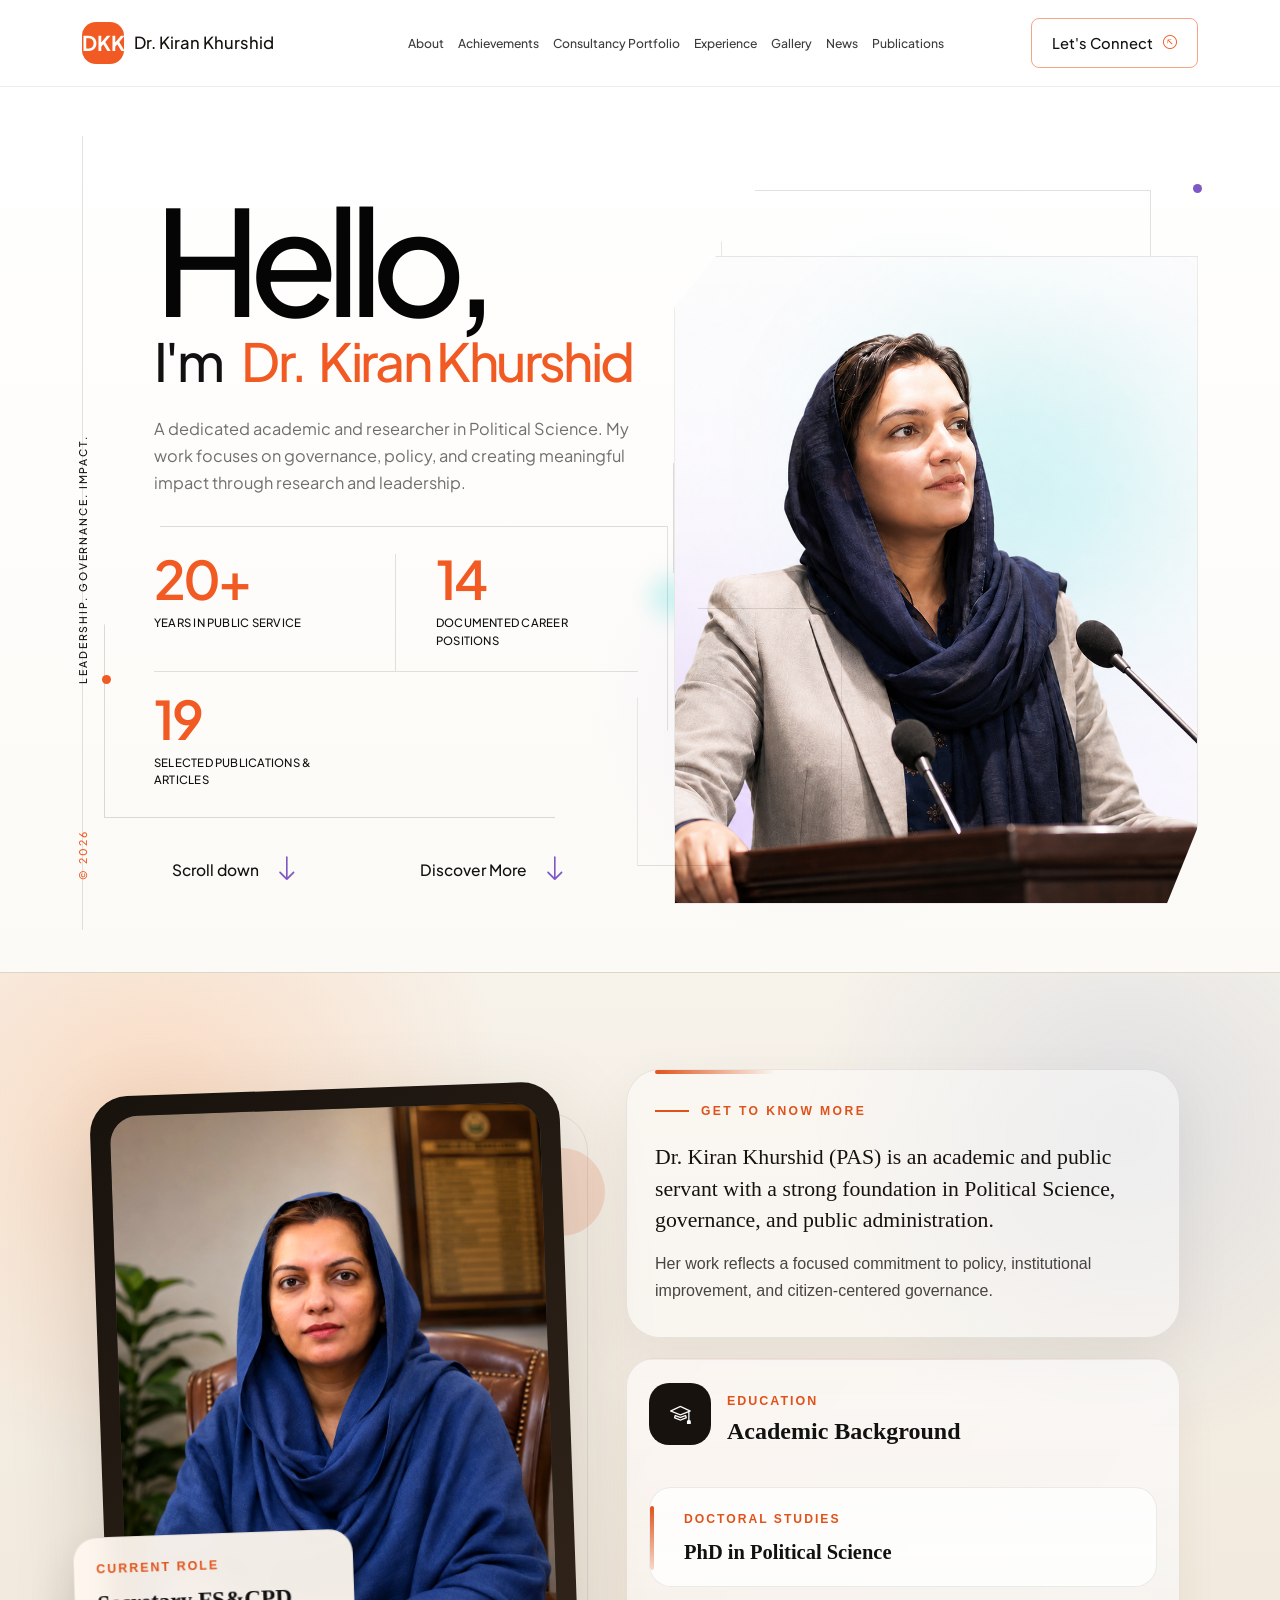
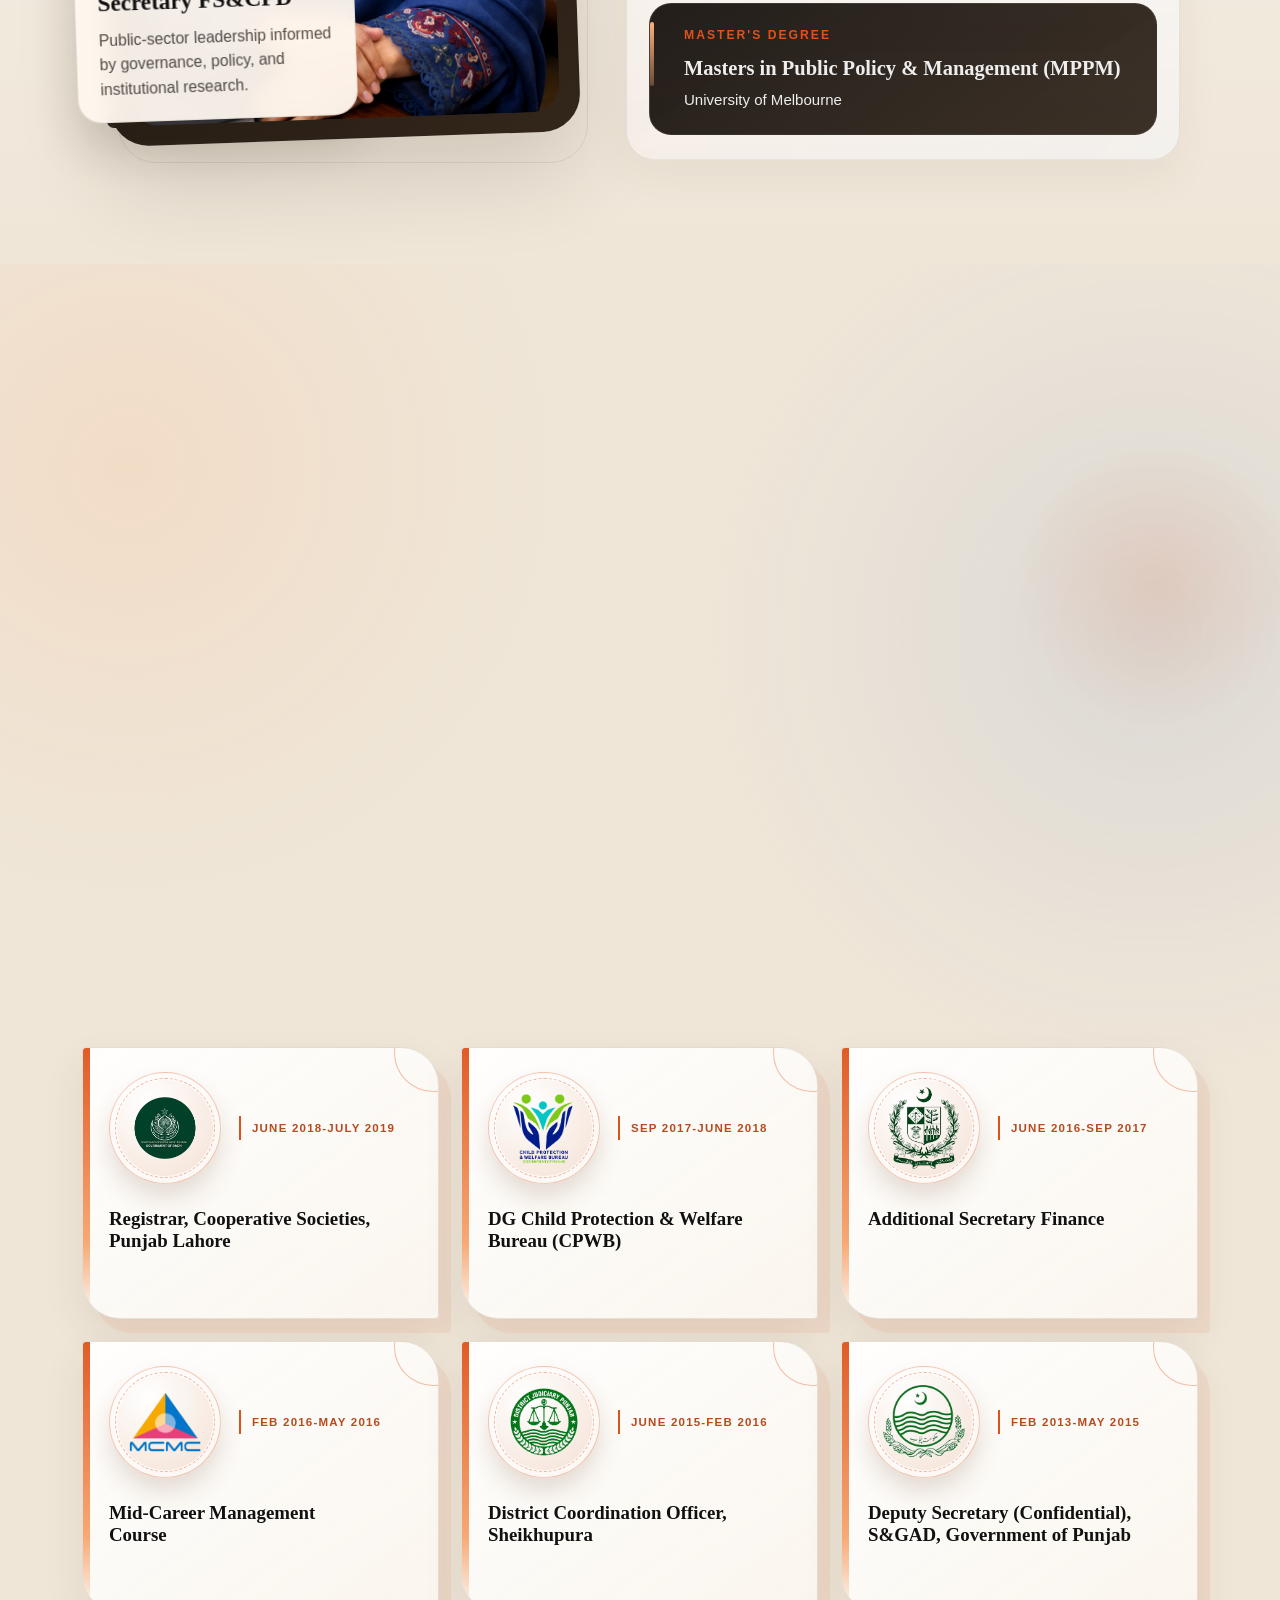
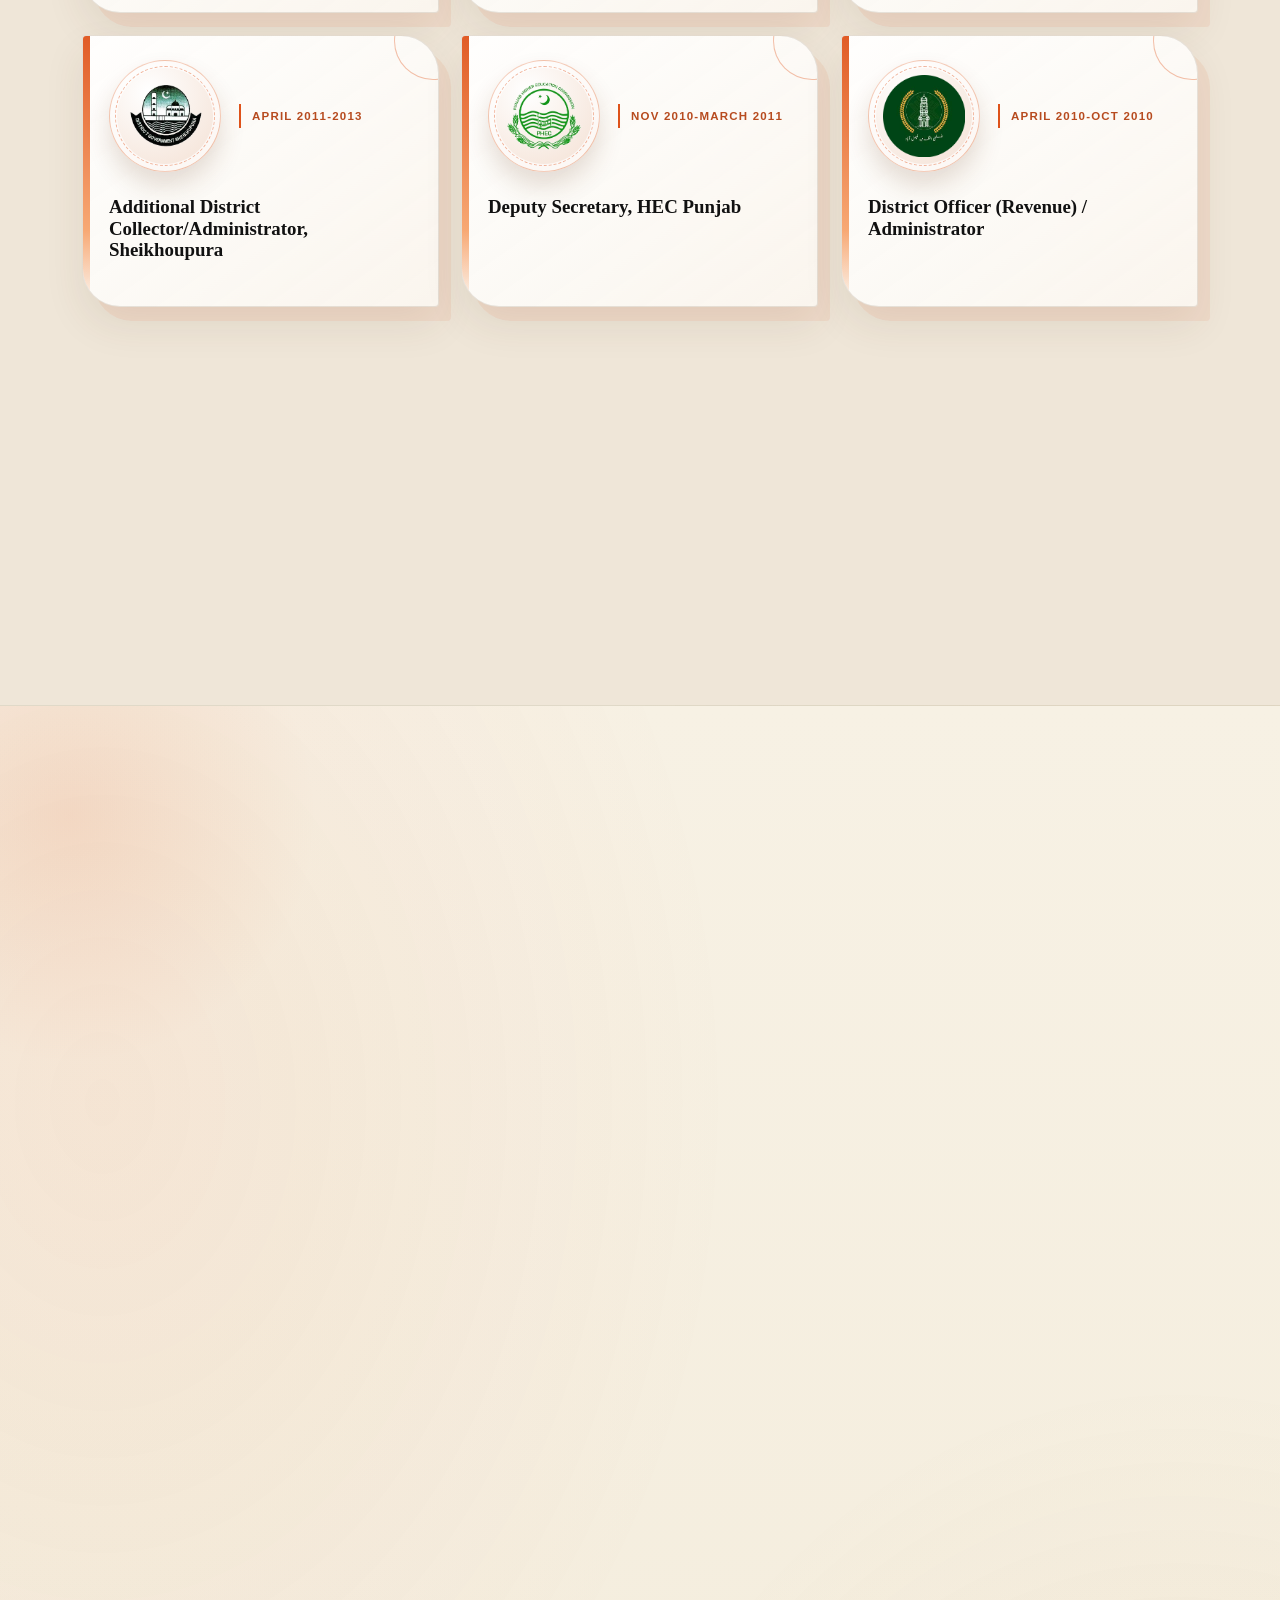
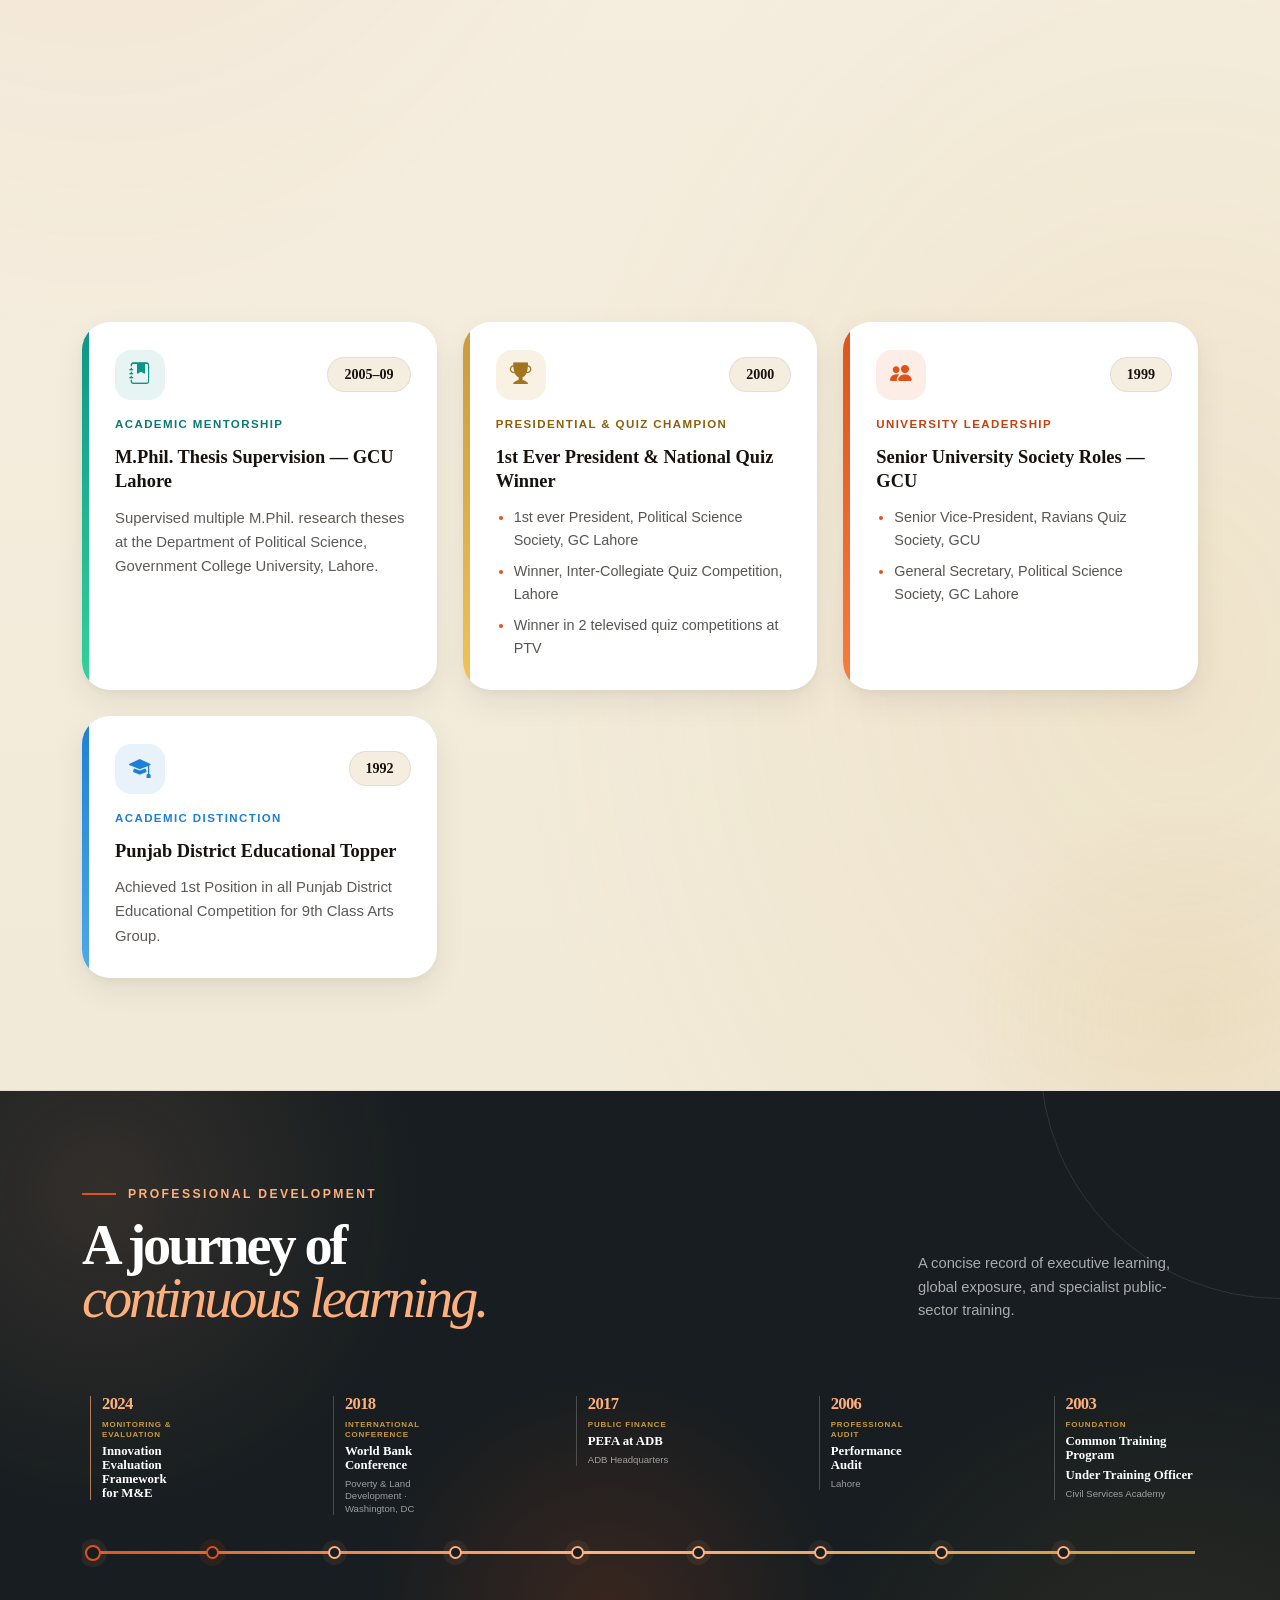
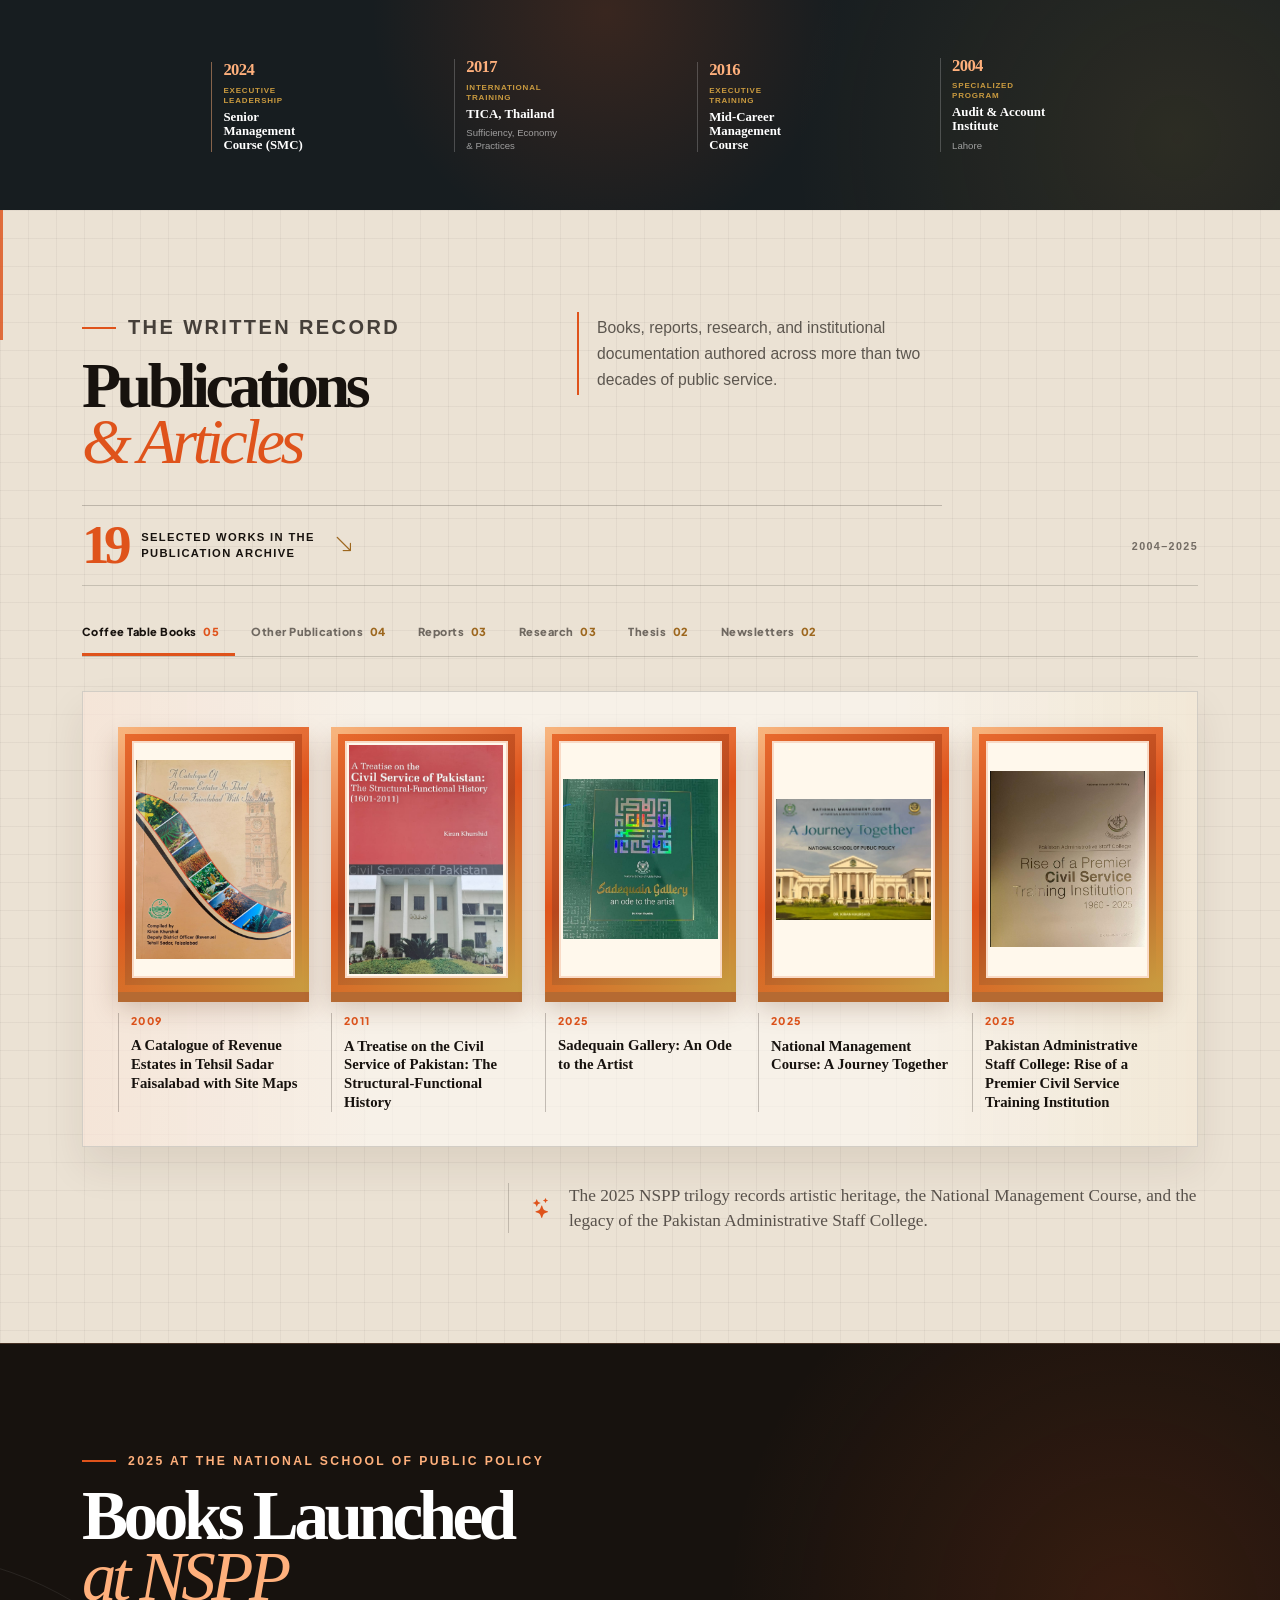
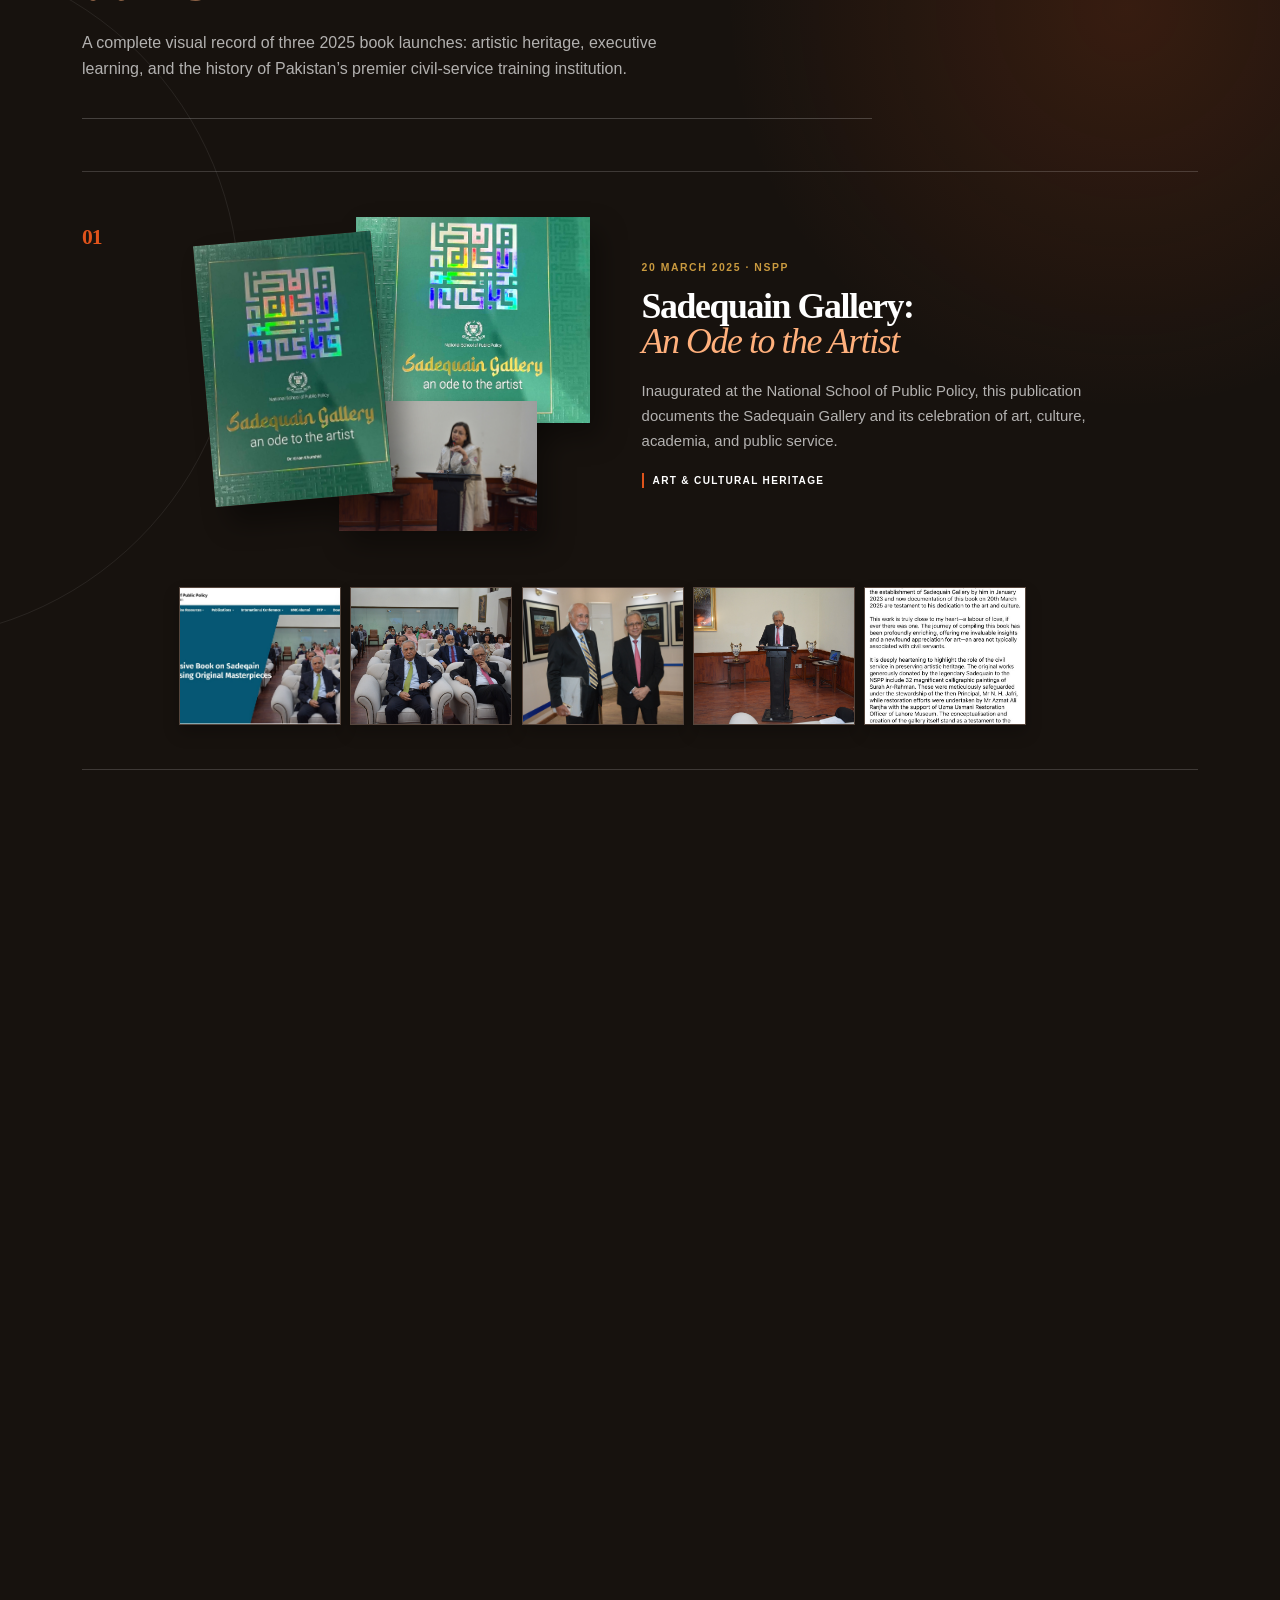
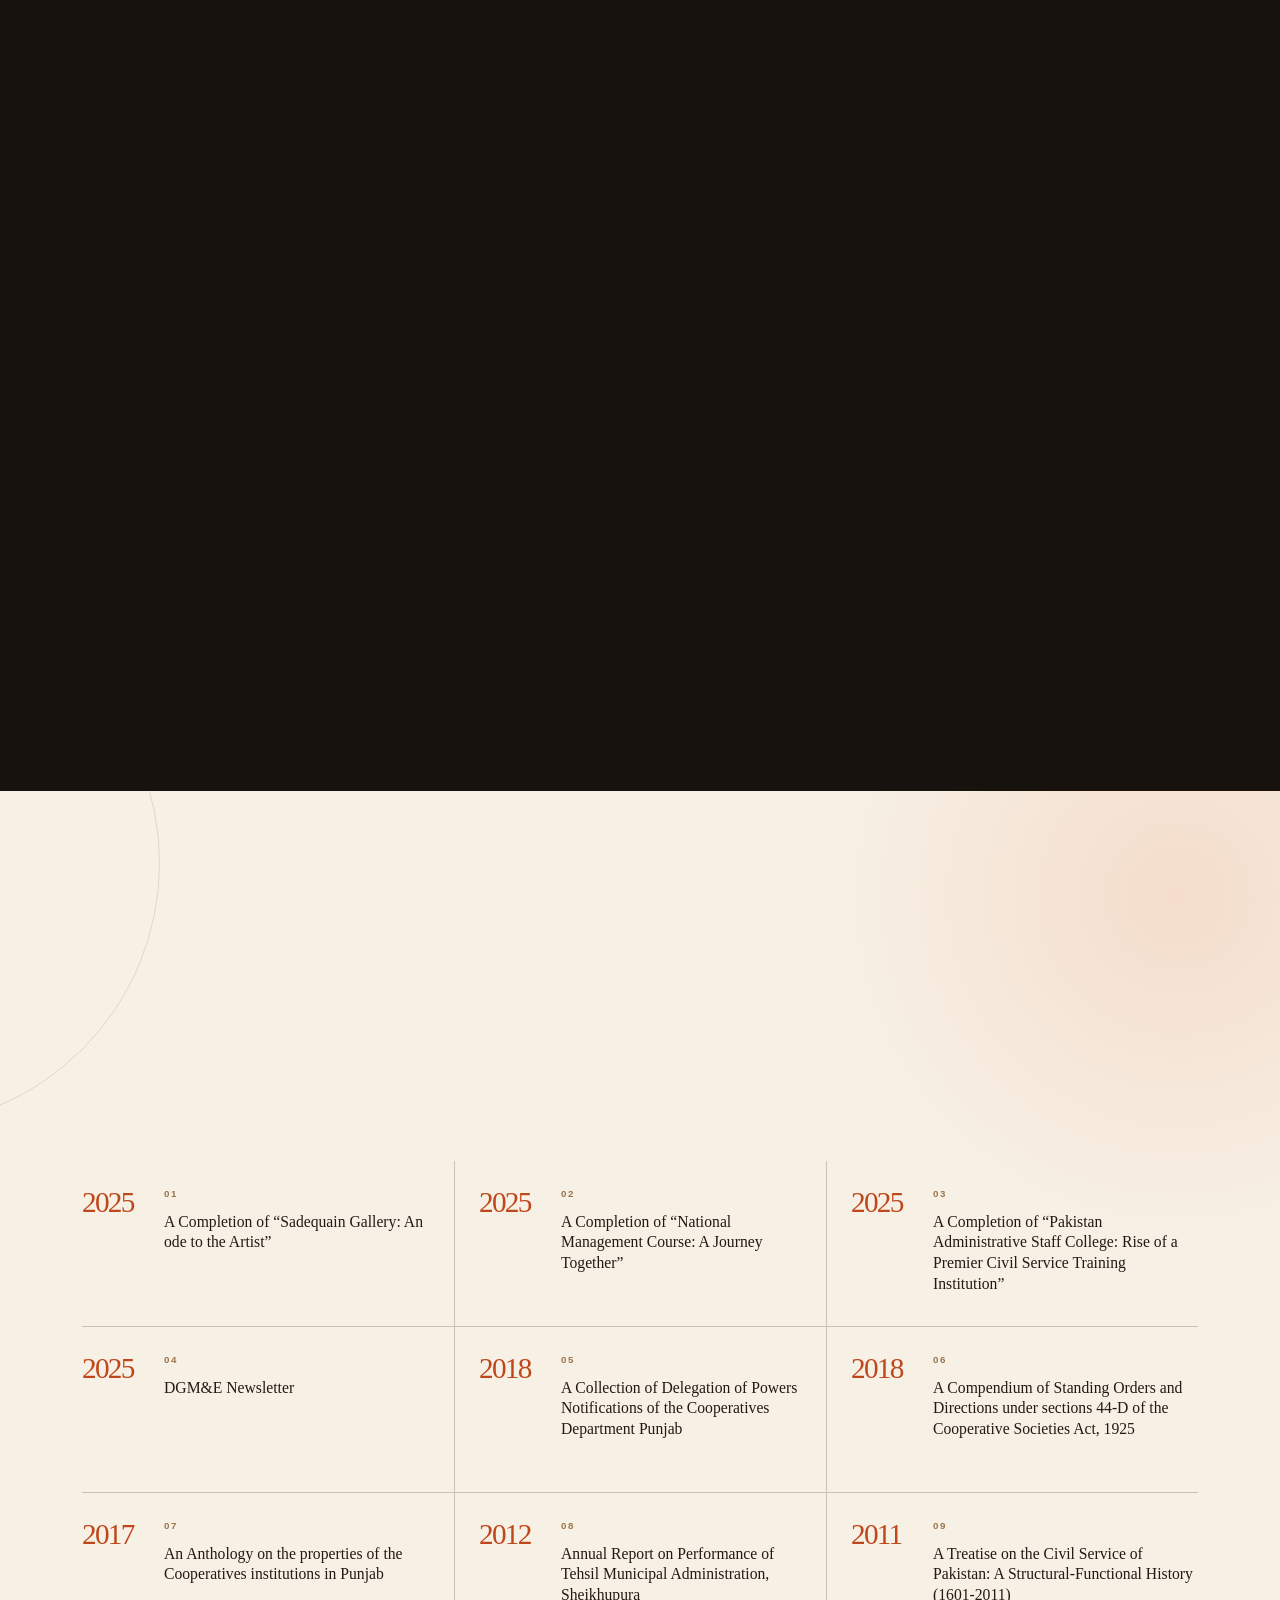
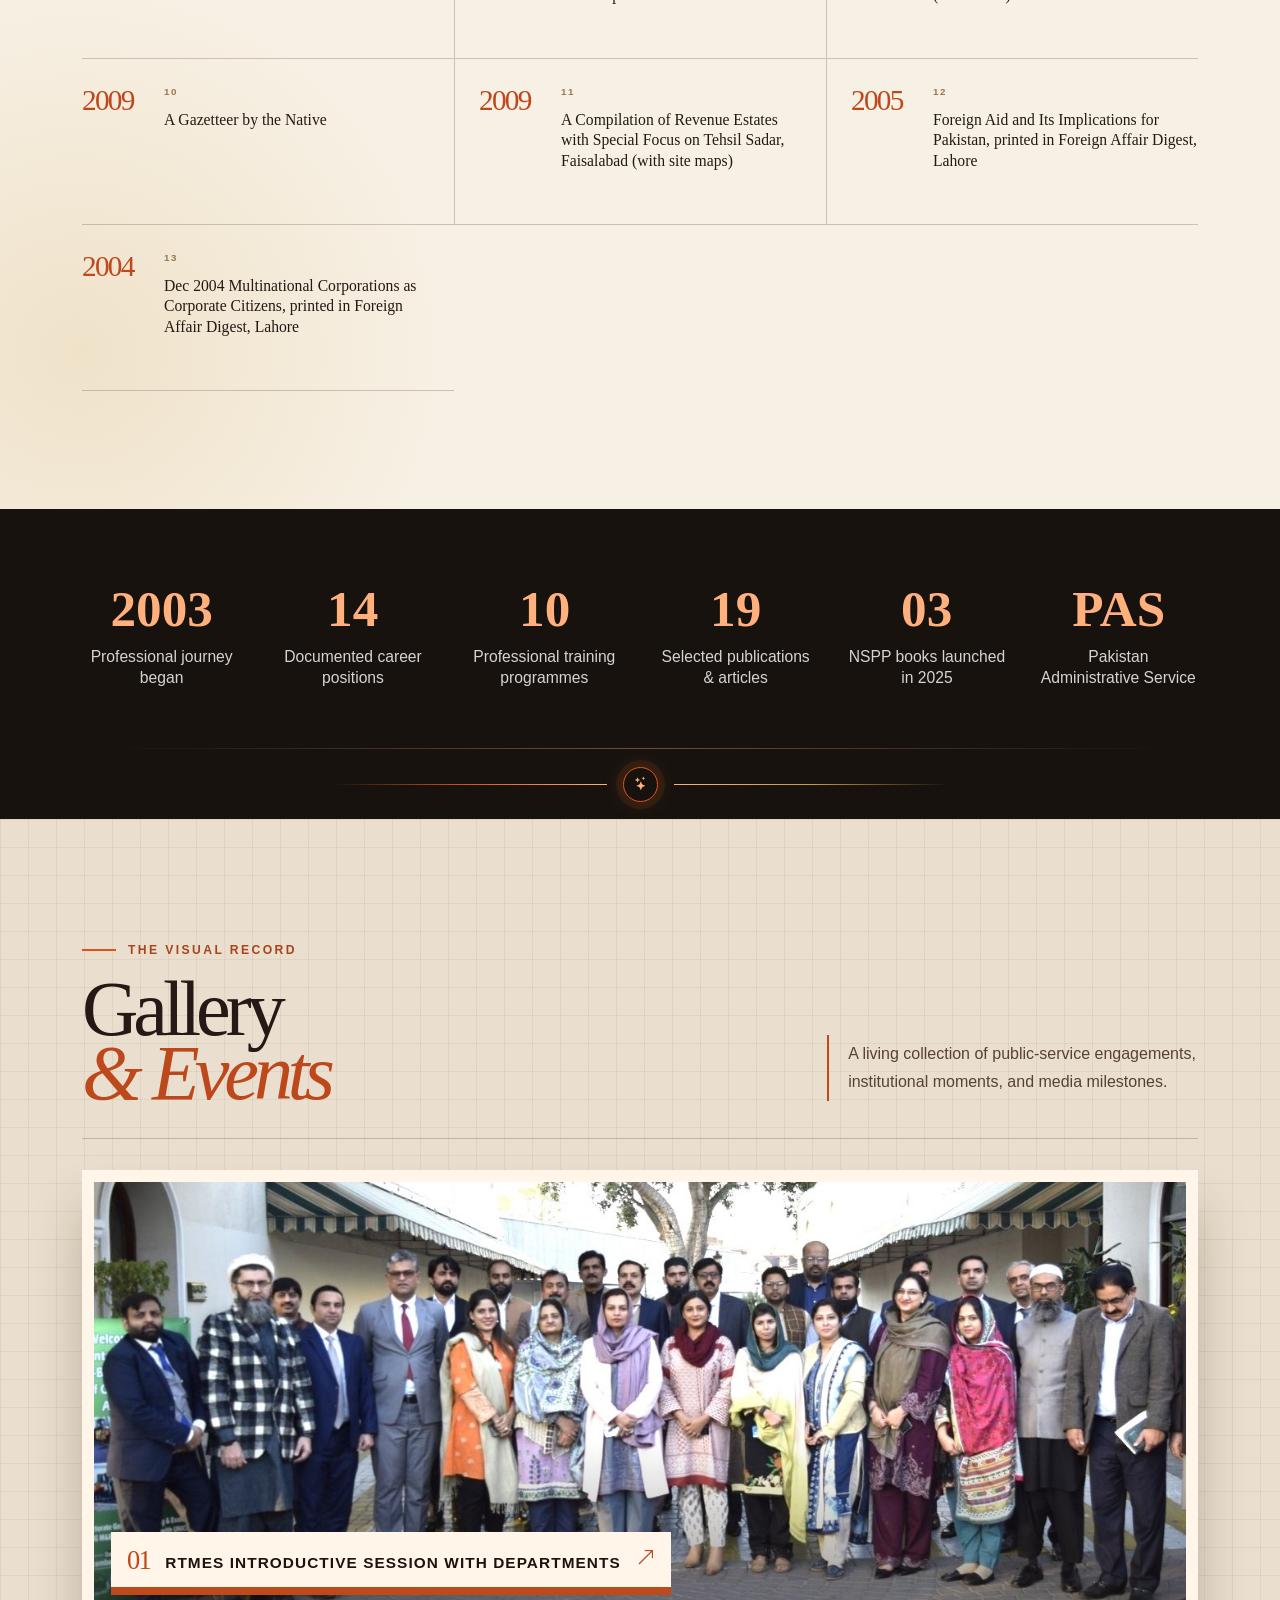
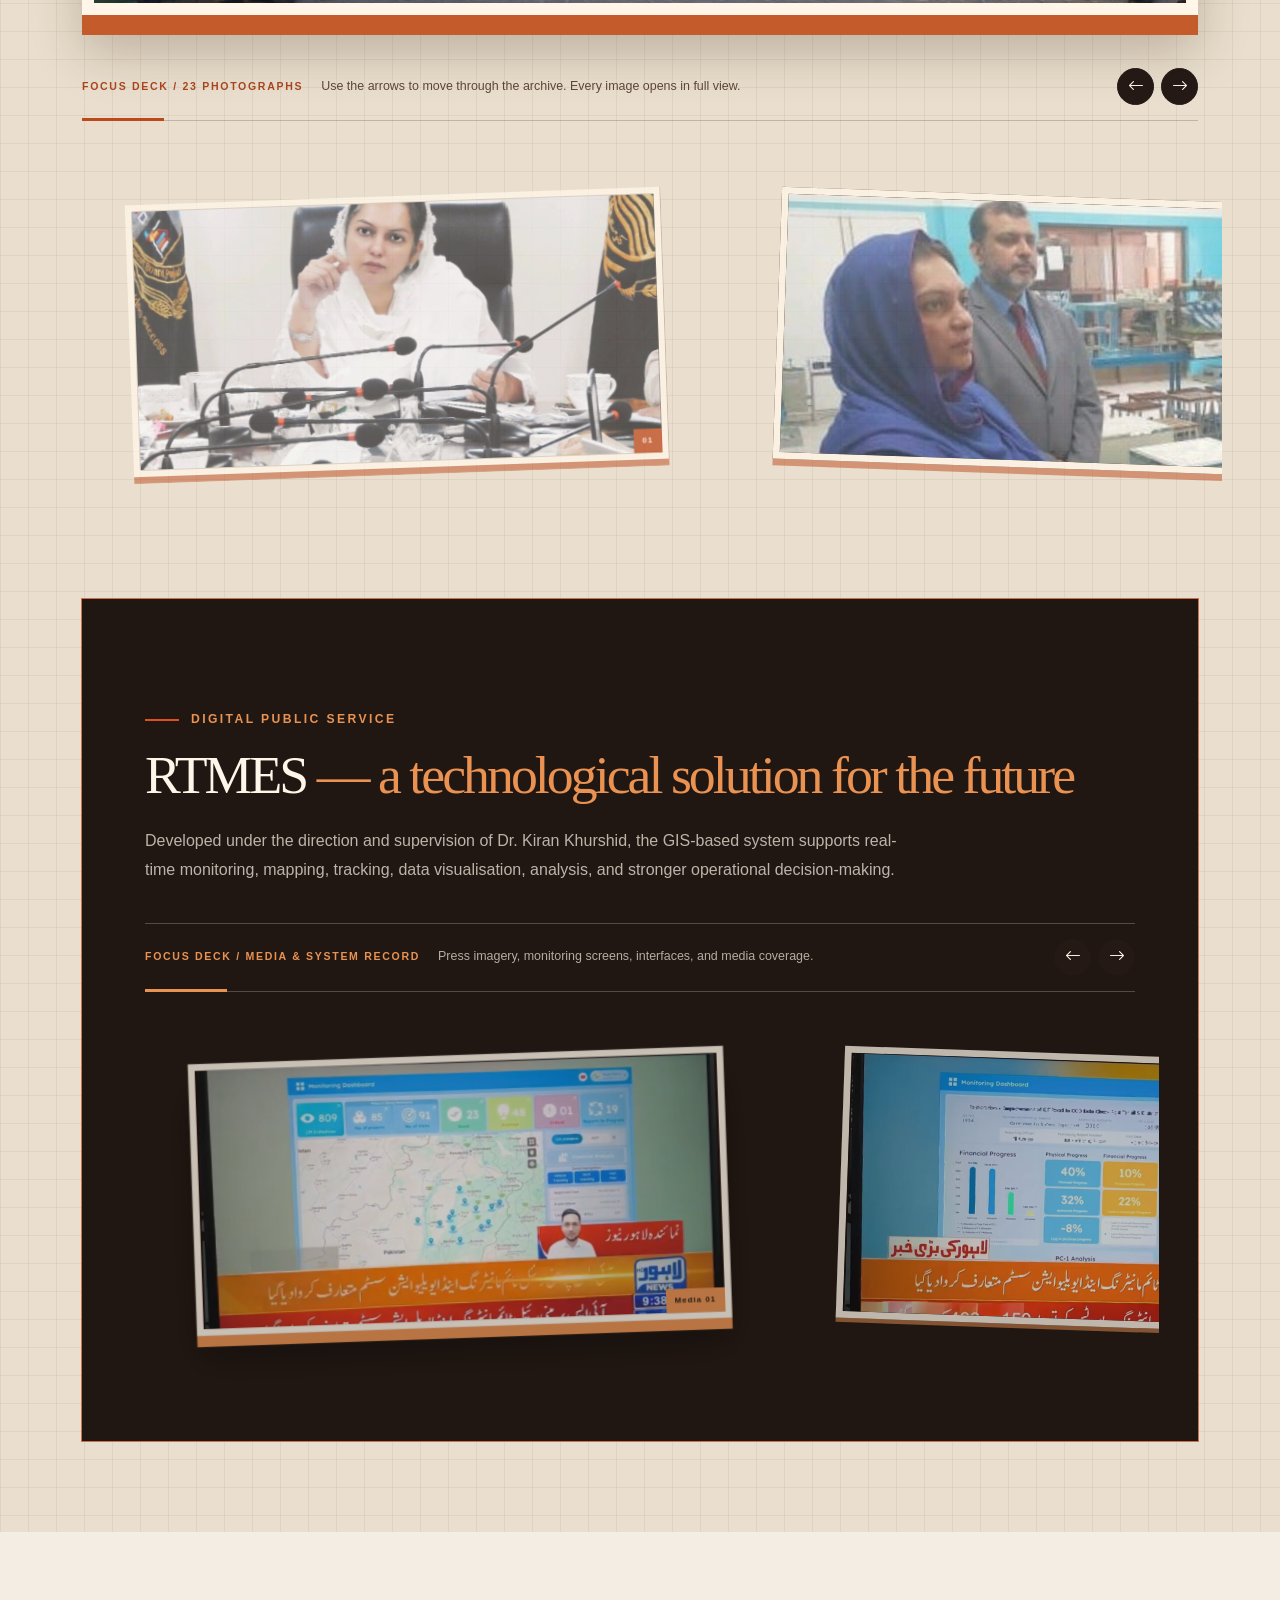
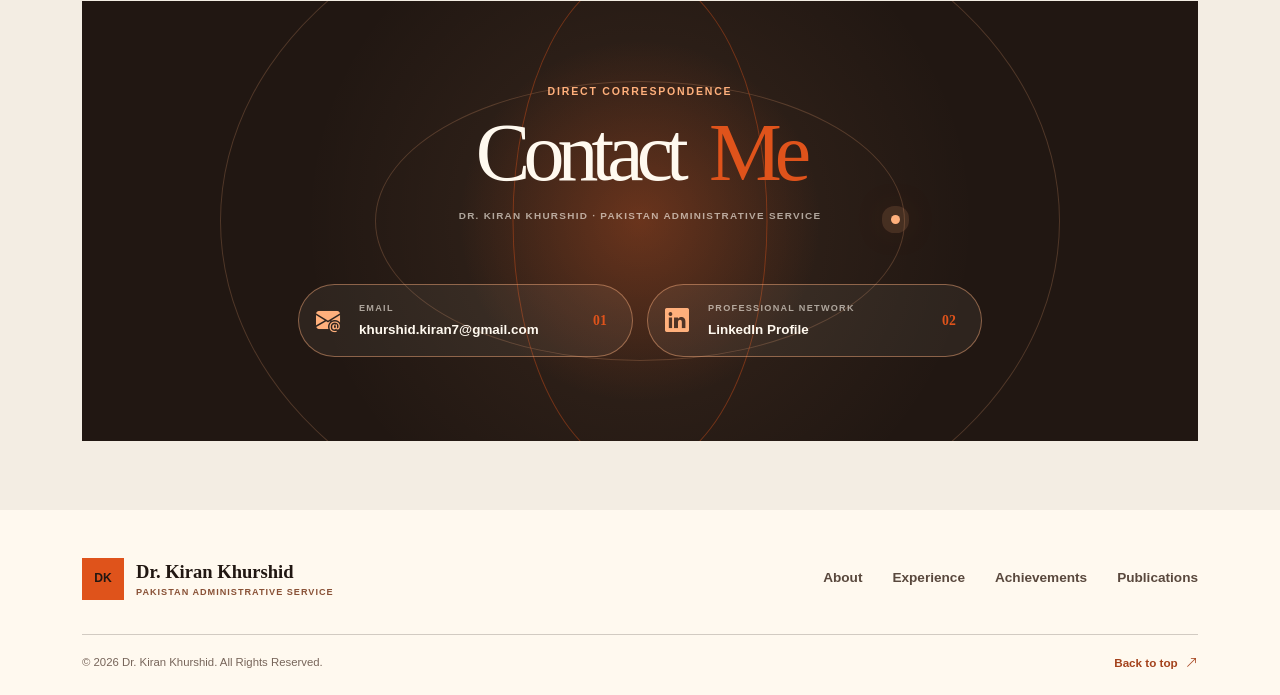
==== commit 35860936: "Final Deployement after new design" ====
--- a/index.html
+++ b/index.html
@@ -15,7 +15,7 @@
     <nav id="mainNav" class="navbar navbar-expand-xl fixed-top editorial-navbar">
       <div class="container">
         <a class="navbar-brand" href="#home">
-          <span class="brand-monogram">DK</span>
+          <span class="brand-monogram">DKK</span>
           <span class="brand-name">Dr. Kiran Khurshid</span>
         </a>
         <button class="navbar-toggler" type="button" data-bs-toggle="collapse" data-bs-target="#navbarContent" aria-controls="navbarContent" aria-expanded="false" aria-label="Toggle navigation">
@@ -36,47 +36,65 @@
               
               
               </ul>
-          <a class="nav-cta" href="#contact">Contact</a>
+          <a class="nav-cta" href="#contact">Let's Connect</a>
         </div>
       </div>
     </nav>
 
     <main>
       <section id="home" class="hero-showcase">
-        <div class="container">
-          <div class="row align-items-center g-5">
-            <div class="col-lg-6">
-              <p class="hero-kicker">Hello, I'm</p>
-              <h1 class="editorial-hero-title">
-                Dr. Kiran
-                <span>Khurshid</span>
-              </h1>
-              <p class="editorial-hero-role">
-                Secretary (FS&amp;CPD)
+        <div class="container hero-showcase-shell">
+          <div class="hero-side-rail" aria-hidden="true">
+            <span class="hero-side-label">Leadership. Governance. Impact.</span>
+            <span class="hero-side-year">&copy; 2026</span>
+          </div>
+          <div class="hero-stage">
+            <div class="hero-copy-column">
+              <h1 class="showcase-title">Hello,</h1>
+              <p class="showcase-intro">I'm &nbsp; <span>Dr. &nbsp;Kiran Khurshid</span></p>
+              <p class="showcase-summary">
+                A dedicated academic and researcher in Political Science.
+                My work focuses on governance, policy, and creating
+                meaningful impact through research and leadership.
               </p>
-              <p class="editorial-hero-copy editorial-hero-copy-long">
-                I am Dr. Kiran Khurshid (PAS), a dedicated academic and researcher in Political
-                Science. I earned my Ph.D. from Government College University, Lahore, in 2018,
-                focusing on an evaluation of land revenue. A Masters in Public Policy &amp;
-                Management (MPPM) from University of Melbourne. My academic journey has been
-                centered on governance, international relations, and political thought, shaping my
-                expertise in political analysis and research.
-              </p>
-              <div class="hero-cta-row">
-                <a class="hero-primary" href="#meet">
-                  View the profile
-                  <i class="bi bi-arrow-up-right"></i>
+
+              <div class="showcase-metrics" aria-label="Professional highlights">
+                <article class="showcase-metric">
+                  <strong>20+</strong>
+                  <span>Years in public service</span>
+                </article>
+                <article class="showcase-metric">
+                  <strong>14</strong>
+                  <span>Documented career positions</span>
+                </article>
+                <article class="showcase-metric">
+                  <strong>19</strong>
+                  <span>Selected publications &amp; articles</span>
+                </article>
+              </div>
+
+              <div class="showcase-links">
+                <a class="showcase-link" href="#meet">
+                  <span>Scroll down</span>
+                  <i class="bi bi-arrow-down"></i>
                 </a>
-                <a class="hero-secondary" href="documents/Dr. Kiran Khurshid (CV).pdf" target="_blank" rel="noopener noreferrer">
-                  Download CV
+                <a class="showcase-link" href="#experience">
+                  <span>Discover More</span>
+                  <i class="bi bi-arrow-down"></i>
                 </a>
               </div>
             </div>
-            <div class="col-lg-6">
-              <div class="editorial-portrait">
-                <div class="portrait-card">
-                  <img src="images/profile/profile4.jpeg" alt="Portrait of Dr. Kiran Khurshid">
-                  <span>PAS, RESEARCH, PUBLIC SERVICE</span>
+
+            <div class="hero-visual-column">
+              <div class="showcase-visual">
+                <span class="showcase-line-accent showcase-line-accent-left" aria-hidden="true"></span>
+                <span class="showcase-line-accent showcase-line-accent-bottom" aria-hidden="true"></span>
+                <span class="showcase-line-dot showcase-line-dot-top" aria-hidden="true"></span>
+                <span class="showcase-glow showcase-glow-one" aria-hidden="true"></span>
+                <span class="showcase-glow showcase-glow-two" aria-hidden="true"></span>
+                <span class="showcase-glow showcase-glow-three" aria-hidden="true"></span>
+                <div class="showcase-portrait-frame">
+                  <img src="images/profile/profile4-hero-gradient.png" alt="Portrait of Dr. Kiran Khurshid speaking at a podium">
                 </div>
               </div>
             </div>
--- a/styles.css
+++ b/styles.css
@@ -4822,7 +4822,7 @@
   -ms-overflow-style: none;
   overscroll-behavior-x: contain;
   overflow-x: auto;
-  padding: 0 3px 14px;
+  padding: 18px 3px 14px;
   scroll-padding-inline: 3px;
   scroll-snap-type: x mandatory;
   scrollbar-width: none;
@@ -4835,7 +4835,7 @@
 .training-rail-track {
   display: grid;
   grid-template-columns: repeat(8, 155px) 225px;
-  min-height: 365px;
+  min-height: 383px;
   width: 1465px;
   position: relative;
   will-change: transform;
@@ -4889,6 +4889,7 @@
   position: relative;
   scroll-snap-align: start;
   scroll-snap-stop: always;
+  transition: z-index 0.2s ease;
 }
 
 .training-rail-track.is-visible .training-rail-point {
@@ -4946,7 +4947,11 @@
   padding: 0 14px 0 18px;
   position: absolute;
   top: 0;
-  transition: border-color 0.3s ease, transform 0.3s ease;
+  transition:
+    border-color 0.3s ease,
+    transform 0.42s cubic-bezier(0.22, 1, 0.36, 1),
+    box-shadow 0.42s cubic-bezier(0.22, 1, 0.36, 1),
+    background 0.42s cubic-bezier(0.22, 1, 0.36, 1);
 }
 
 .training-rail-track.is-visible .training-rail-copy {
@@ -4985,19 +4990,23 @@
 
 .training-rail-point:hover > i {
   background: #df531b;
-  box-shadow: 0 0 0 10px rgba(223, 83, 27, 0.16);
-  transform: scale(1.2);
+  box-shadow: 0 0 0 13px rgba(223, 83, 27, 0.22), 0 0 30px rgba(255, 176, 124, 0.4);
+  transform: translateY(-5px) scale(1.42);
 }
 
 .training-rail-point:hover .training-rail-copy {
+  background: rgba(255, 255, 255, 0.05);
   border-color: #ffb07c;
-  transform: translateY(-5px);
-}
-
-.training-rail-point-lower:hover .training-rail-copy { transform: translateY(5px); }
+  box-shadow: 0 24px 40px rgba(0, 0, 0, 0.22);
+  transform: translateY(-16px) scale(1.04);
+}
+
+.training-rail-point:hover {
+  z-index: 3;
+}
 
 .training-rail-point-current + .training-rail-point-lower:hover .training-rail-copy {
-  transform: translateY(-5px);
+  transform: translateY(-16px) scale(1.04);
 }
 
 /* Enforce a strict above/below rhythm across the complete rail. */
@@ -5012,18 +5021,18 @@
 }
 
 .training-rail-point:nth-of-type(odd):hover .training-rail-copy {
-  transform: translateY(-5px);
+  transform: translateY(-16px) scale(1.04);
 }
 
 .training-rail-point:nth-of-type(even):hover .training-rail-copy {
-  transform: translateY(5px);
+  transform: translateY(-16px) scale(1.04);
 }
 
 .training-rail-point-final:hover .training-rail-copy {
-  transform: translate(-16px, -5px);
-}
-
-.training-rail-point-final:hover .training-rail-copy { transform: translate(-16px, -5px); }
+  transform: translate(-16px, -16px) scale(1.04);
+}
+
+.training-rail-point-lower:hover .training-rail-copy { transform: translateY(-16px) scale(1.04); }
 
 .training-rail-copy span {
   color: #ffb07c;
@@ -5136,11 +5145,68 @@
   100% { opacity: 0; transform: translateX(1465px); }
 }
 
+@media (min-width: 992px) {
+  .training-rail-heading > p {
+    max-width: 280px;
+  }
+
+  .training-rail-scroll {
+    overflow-x: hidden;
+    max-width: 100%;
+    padding-top: 18px;
+    padding-bottom: 0;
+    scroll-snap-type: none;
+  }
+
+  .training-rail-track {
+    grid-template-columns: repeat(8, minmax(84px, 1fr)) minmax(108px, 1.14fr);
+    min-height: 356px;
+    max-width: 100%;
+    width: 100%;
+  }
+
+  .training-rail-copy {
+    padding: 0 7px 0 11px;
+    width: calc(100% - 5px);
+  }
+
+  .training-rail-point-final .training-rail-copy {
+    padding-right: 0;
+    transform: translateX(-8px);
+    width: calc(100% + 3px);
+  }
+
+  .training-rail-copy span {
+    font-size: 1.04rem;
+    margin-bottom: 7px;
+  }
+
+  .training-rail-copy small {
+    font-size: 0.5rem;
+    letter-spacing: 0.1em;
+    margin-top: 6px;
+  }
+
+  .training-rail-copy h3 {
+    font-size: 0.8rem;
+    line-height: 1.1;
+  }
+
+  .training-rail-copy p {
+    font-size: 0.6rem;
+    line-height: 1.3;
+  }
+
+  .training-rail-hint {
+    display: none;
+  }
+}
+
 @media (max-width: 767px) {
   .training-rail-section { padding: 72px 0 42px; }
   .training-rail-heading { align-items: flex-start; display: block; margin-bottom: 38px; }
   .training-rail-heading > p { margin-top: 21px; max-width: 340px; }
-  .training-rail-track { min-height: 365px; width: 1465px; }
+  .training-rail-track { min-height: 383px; width: 1465px; }
   .training-rail-scroll { margin-right: calc(var(--bs-gutter-x) * -0.5); padding-right: calc(var(--bs-gutter-x) * 0.5); }
   .training-rail-hint { text-align: left; }
 }
@@ -8247,3 +8313,766 @@
     order: initial !important;
   }
 }
+
+/* Homepage hero refresh: reference-inspired editorial opening using profile4. */
+.editorial-navbar {
+  background: rgba(255, 255, 255, 0.94);
+  border-bottom: 1px solid rgba(17, 17, 17, 0.08);
+}
+
+.navbar.is-scrolled {
+  background: rgba(255, 255, 255, 0.98);
+  box-shadow: 0 16px 36px rgba(17, 17, 17, 0.08);
+}
+
+.navbar-brand,
+.nav-link,
+.nav-cta {
+  font-family: "Plus Jakarta Sans", Arial, Helvetica, sans-serif;
+}
+
+.brand-monogram {
+  animation: none;
+  background: #f15a22;
+  border: 0;
+  border-radius: 14px;
+  box-shadow: none;
+  color: #fff;
+  font-family: "Plus Jakarta Sans", Arial, Helvetica, sans-serif;
+  font-size: 1.28rem;
+  font-weight: 700;
+}
+
+.brand-name {
+  font-family: "Plus Jakarta Sans", Arial, Helvetica, sans-serif;
+  font-size: 1.04rem;
+  font-weight: 500;
+}
+
+.nav-link {
+  color: rgba(17, 17, 17, 0.82);
+  font-size: 0.84rem;
+  font-weight: 500;
+  letter-spacing: 0;
+}
+
+.nav-link::after {
+  background: #f15a22;
+  bottom: 20px;
+}
+
+.nav-cta {
+  background: transparent;
+  border: 1px solid rgba(241, 90, 34, 0.55);
+  border-radius: 8px;
+  color: #111;
+  font-size: 0.92rem;
+  font-weight: 500;
+  min-width: 164px;
+  padding: 13px 20px;
+  position: relative;
+}
+
+.nav-cta::after {
+  color: #f15a22;
+  content: "\F13C";
+  font-family: bootstrap-icons;
+  font-size: 0.9rem;
+  margin-left: 10px;
+}
+
+.nav-cta:hover,
+.nav-cta:focus-visible {
+  background: #fff4ee;
+  border-color: #f15a22;
+  color: #111;
+}
+
+.hero-showcase {
+  background:
+    radial-gradient(circle at 72% 37%, rgba(189, 235, 242, 0.3), transparent 18%),
+    radial-gradient(circle at 64% 71%, rgba(198, 176, 255, 0.18), transparent 22%),
+    linear-gradient(180deg, #ffffff 0%, #fcfaf6 100%);
+  min-height: calc(100vh - 72px);
+  padding: 72px 0 34px;
+}
+
+.hero-showcase::before,
+.hero-showcase::after,
+.hero-showcase .container::before {
+  content: none;
+}
+
+.hero-showcase-shell {
+  min-height: calc(100vh - 106px);
+  padding-left: 84px;
+  position: relative;
+}
+
+.hero-stage {
+  align-items: center;
+  display: grid;
+  gap: 56px;
+  grid-template-columns: minmax(0, 0.95fr) minmax(440px, 1.05fr);
+  min-height: calc(100vh - 140px);
+}
+
+.hero-side-rail {
+  border-left: 1px solid rgba(17, 17, 17, 0.12);
+  inset: -8px auto 8px 12px;
+  position: absolute;
+  width: 56px;
+}
+
+.hero-side-label,
+.hero-side-year {
+  color: #111;
+  display: inline-block;
+  font-family: "Plus Jakarta Sans", Arial, Helvetica, sans-serif;
+  font-size: 0.66rem;
+  font-weight: 500;
+  left: -8px;
+  letter-spacing: 0.18em;
+  position: absolute;
+  text-transform: uppercase;
+  transform: rotate(-90deg);
+  transform-origin: left top;
+  white-space: nowrap;
+}
+
+.hero-side-label {
+  top: 69%;
+}
+
+.hero-side-year {
+  bottom: 34px;
+  color: #f15a22;
+}
+
+.hero-copy-column {
+  max-width: 620px;
+  padding-top: 46px;
+  position: relative;
+  z-index: 2;
+}
+
+.showcase-title {
+  animation: heroTextLift 0.9s cubic-bezier(0.22, 1, 0.36, 1) 0.08s both;
+  color: #050505;
+  font-family: "Plus Jakarta Sans", Arial, Helvetica, sans-serif;
+  font-size: clamp(5.1rem, 11.4vw, 9.6rem);
+  font-weight: 500;
+  letter-spacing: -0.085em;
+  line-height: 0.82;
+  margin: 0 0 16px;
+}
+
+.showcase-intro {
+  animation: heroTextLift 1s cubic-bezier(0.22, 1, 0.36, 1) 0.18s both;
+  color: #111;
+  font-family: "Plus Jakarta Sans", Arial, Helvetica, sans-serif;
+  font-size: clamp(2rem, 4.1vw, 3.38rem);
+  font-weight: 500;
+  letter-spacing: -0.05em;
+  line-height: 1.05;
+  margin: 0 0 26px;
+}
+
+.showcase-intro span {
+  color: #f15a22;
+}
+
+.showcase-summary {
+  animation: heroTextLift 1.05s cubic-bezier(0.22, 1, 0.36, 1) 0.28s both;
+  color: rgba(17, 17, 17, 0.6);
+  font-family: "Plus Jakarta Sans", Arial, Helvetica, sans-serif;
+  font-size: 1.02rem;
+  font-weight: 400;
+  line-height: 1.66;
+  margin: 0;
+  max-width: 515px;
+}
+
+.showcase-metrics {
+  animation: heroTextLift 1.05s cubic-bezier(0.22, 1, 0.36, 1) 0.38s both;
+  display: grid;
+  gap: 0;
+  grid-template-columns: repeat(2, minmax(0, 1fr));
+  margin: 58px 0 56px;
+  max-width: 540px;
+  position: relative;
+}
+
+.showcase-metrics::before {
+  border: 1px solid rgba(17, 17, 17, 0.14);
+  clip-path: polygon(0 34%, 10% 0, 100% 0, 100% 70%, 80% 70%, 80% 100%, 0 100%);
+  content: "";
+  inset: -28px -30px -30px -50px;
+  pointer-events: none;
+  position: absolute;
+}
+
+.showcase-metrics::after {
+  background: #f15a22;
+  border-radius: 999px;
+  bottom: 104px;
+  content: "";
+  height: 9px;
+  left: -52px;
+  position: absolute;
+  width: 9px;
+}
+
+.showcase-metric {
+  min-height: 112px;
+  padding: 0 24px 0 0;
+  position: relative;
+}
+
+.showcase-metric:nth-child(1) {
+  border-bottom: 1px solid rgba(17, 17, 17, 0.12);
+  border-right: 1px solid rgba(17, 17, 17, 0.12);
+  padding-bottom: 22px;
+}
+
+.showcase-metric:nth-child(2) {
+  border-bottom: 1px solid rgba(17, 17, 17, 0.12);
+  padding-bottom: 22px;
+  padding-left: 40px;
+}
+
+.showcase-metric:nth-child(3) {
+  grid-column: 1;
+  padding-top: 22px;
+}
+
+.showcase-metric strong {
+  color: #f15a22;
+  display: block;
+  font-family: "Plus Jakarta Sans", Arial, Helvetica, sans-serif;
+  font-size: clamp(2.55rem, 4.15vw, 3.55rem);
+  font-weight: 600;
+  letter-spacing: -0.06em;
+  line-height: 0.95;
+  margin-bottom: 10px;
+}
+
+.showcase-metric span {
+  color: #111;
+  display: block;
+  font-family: "Plus Jakarta Sans", Arial, Helvetica, sans-serif;
+  font-size: 0.71rem;
+  font-weight: 500;
+  letter-spacing: 0.02em;
+  line-height: 1.5;
+  max-width: 170px;
+  text-transform: uppercase;
+}
+
+.showcase-links {
+  animation: heroButtonRise 0.95s cubic-bezier(0.22, 1, 0.36, 1) 0.5s both;
+  display: flex;
+  flex-wrap: wrap;
+  gap: 22px 84px;
+}
+
+.showcase-link {
+  align-items: center;
+  border-radius: 999px;
+  color: #111;
+  display: inline-flex;
+  font-family: "Plus Jakarta Sans", Arial, Helvetica, sans-serif;
+  font-size: 0.97rem;
+  font-weight: 500;
+  gap: 14px;
+  min-height: 52px;
+  padding: 0 18px;
+  text-decoration: none;
+  transition:
+    background 0.28s ease,
+    box-shadow 0.28s ease,
+    color 0.28s ease,
+    transform 0.28s ease;
+}
+
+.showcase-link i {
+  color: #7e59c5;
+  font-size: 1.7rem;
+  transition: transform 0.3s ease, color 0.3s ease;
+}
+
+.showcase-link:hover,
+.showcase-link:focus-visible {
+  background: rgba(255, 255, 255, 0.72);
+  box-shadow: 0 16px 28px rgba(24, 18, 13, 0.08);
+  color: #111;
+  outline: 0;
+  transform: translateY(-4px);
+}
+
+.showcase-link:hover i,
+.showcase-link:focus-visible i {
+  color: #5f3fc3;
+  transform: translateY(4px) scale(1.08);
+}
+
+.hero-visual-column {
+  align-self: stretch;
+  display: flex;
+  justify-content: flex-end;
+  position: relative;
+}
+
+.showcase-visual {
+  align-items: flex-end;
+  animation: heroPortraitIn 1.15s cubic-bezier(0.22, 1, 0.36, 1) 0.18s both;
+  display: flex;
+  justify-content: flex-end;
+  min-height: 100%;
+  padding-top: 26px;
+  position: relative;
+  width: 100%;
+}
+
+.showcase-visual::before,
+.showcase-visual::after {
+  border: 1px solid rgba(17, 17, 17, 0.12);
+  content: "";
+  pointer-events: none;
+  position: absolute;
+}
+
+.showcase-visual::before {
+  height: 69%;
+  left: 9%;
+  top: 6%;
+  width: 82%;
+  clip-path: polygon(8% 0, 100% 0, 100% 100%, 0 100%, 0 10%);
+}
+
+.showcase-visual::after {
+  bottom: 5%;
+  height: 34%;
+  left: -7%;
+  width: 39%;
+  clip-path: polygon(30% 0, 100% 0, 100% 100%, 0 100%, 0 35%);
+}
+
+.showcase-line-accent {
+  border-color: rgba(17, 17, 17, 0.14);
+  border-style: solid;
+  pointer-events: none;
+  position: absolute;
+  z-index: 0;
+}
+
+.showcase-line-accent-left {
+  border-width: 0 0 1px 1px;
+  height: 110px;
+  left: -1px;
+  top: 42%;
+  width: 46px;
+}
+
+.showcase-line-accent-bottom {
+  border-width: 0 0 1px 1px;
+  bottom: 5%;
+  height: 110px;
+  left: 4%;
+  width: 50px;
+}
+
+.showcase-line-dot {
+  background: #7e59c5;
+  border-radius: 999px;
+  height: 9px;
+  pointer-events: none;
+  position: absolute;
+  right: -4px;
+  top: 5.3%;
+  width: 9px;
+  z-index: 2;
+}
+
+.showcase-glow {
+  border-radius: 999px;
+  filter: blur(8px);
+  pointer-events: none;
+  position: absolute;
+}
+
+.showcase-glow-one {
+  animation: heroGlowPulse 10s ease-in-out infinite;
+  background: rgba(189, 235, 242, 0.5);
+  height: 78px;
+  left: 1%;
+  top: 55%;
+  width: 78px;
+}
+
+.showcase-glow-two {
+  animation: heroGlowPulse 12s ease-in-out 0.8s infinite reverse;
+  background: rgba(198, 176, 255, 0.28);
+  bottom: 18%;
+  height: 108px;
+  left: 20%;
+  width: 108px;
+}
+
+.showcase-glow-three {
+  animation: heroGlowPulse 9s ease-in-out 0.2s infinite;
+  background: radial-gradient(circle, rgba(175, 238, 235, 0.8), rgba(175, 238, 235, 0.16) 58%, transparent 72%);
+  height: 62px;
+  left: -34px;
+  top: 55.5%;
+  width: 62px;
+}
+
+.showcase-portrait-frame {
+  background: linear-gradient(180deg, rgba(255, 255, 255, 0.92), rgba(250, 247, 242, 0.92));
+  border: 1px solid rgba(17, 17, 17, 0.08);
+  box-shadow: 0 34px 70px rgba(36, 30, 26, 0.07);
+  clip-path: polygon(8% 0, 100% 0, 100% 88%, 94% 100%, 0 100%, 0 8%);
+  height: min(79vh, 790px);
+  max-height: 790px;
+  overflow: hidden;
+  position: relative;
+  width: min(100%, 770px);
+}
+
+.showcase-portrait-frame::before {
+  background: linear-gradient(180deg, rgba(255, 255, 255, 0.18), transparent 14%);
+  content: "";
+  inset: 0;
+  pointer-events: none;
+  position: absolute;
+  z-index: 2;
+}
+
+.showcase-portrait-frame img {
+  display: block;
+  height: 100%;
+  object-fit: cover;
+  object-position: 52% center;
+  position: relative;
+  width: 100%;
+  z-index: 1;
+}
+
+@media (min-width: 1200px) {
+  .navbar-brand {
+    min-width: 248px;
+  }
+
+  .navbar-nav {
+    gap: 14px;
+  }
+
+  .nav-link {
+    font-size: 0.76rem;
+    padding: 26px 0 !important;
+  }
+
+  .nav-cta {
+    margin-left: 26px;
+  }
+}
+
+@media (max-width: 1399.98px) {
+  .hero-stage {
+    gap: 36px;
+    grid-template-columns: minmax(0, 0.96fr) minmax(380px, 1.04fr);
+  }
+
+  .showcase-portrait-frame {
+    height: min(72vh, 728px);
+    width: min(100%, 688px);
+  }
+}
+
+@media (max-width: 1199.98px) {
+  .navbar-collapse {
+    background: rgba(255, 255, 255, 0.98);
+  }
+
+  .nav-link {
+    font-size: 0.9rem;
+  }
+
+  .nav-cta {
+    margin-top: 14px;
+  }
+
+  .hero-showcase-shell {
+    padding-left: 64px;
+  }
+
+  .hero-stage {
+    gap: 28px;
+    grid-template-columns: minmax(0, 1fr) minmax(330px, 0.95fr);
+  }
+
+  .showcase-summary {
+    max-width: 500px;
+  }
+
+  .showcase-metrics {
+    max-width: 500px;
+  }
+
+  .showcase-visual::before {
+    left: 6%;
+    width: 86%;
+  }
+
+  .showcase-line-dot {
+    right: -3px;
+  }
+}
+
+@media (max-width: 991.98px) {
+  .hero-showcase {
+    padding: 52px 0 34px;
+  }
+
+  .hero-showcase-shell {
+    min-height: auto;
+    padding-left: 0;
+  }
+
+  .hero-stage {
+    grid-template-columns: minmax(0, 1fr);
+    min-height: auto;
+  }
+
+  .hero-side-rail {
+    align-items: center;
+    border-left: 0;
+    border-top: 1px solid rgba(17, 17, 17, 0.12);
+    display: flex;
+    justify-content: space-between;
+    inset: auto 0 0;
+    padding-top: 18px;
+    position: relative;
+    width: 100%;
+  }
+
+  .hero-side-label,
+  .hero-side-year {
+    font-size: 0.68rem;
+    left: auto;
+    position: static;
+    transform: none;
+  }
+
+  .hero-copy-column {
+    max-width: 100%;
+    padding-top: 8px;
+  }
+
+  .showcase-summary {
+    max-width: 640px;
+  }
+
+  .hero-visual-column {
+    justify-content: center;
+    order: -1;
+  }
+
+  .showcase-visual {
+    justify-content: center;
+    min-height: 0;
+    padding-top: 0;
+  }
+
+  .showcase-visual::after {
+    bottom: 3%;
+    left: 2%;
+    width: 30%;
+  }
+
+  .showcase-portrait-frame {
+    height: min(72vw, 700px);
+    width: min(100%, 700px);
+  }
+
+  .showcase-line-accent-left,
+  .showcase-line-accent-bottom,
+  .showcase-line-dot {
+    display: none;
+  }
+}
+
+@media (max-width: 767px) {
+  .brand-name {
+    font-size: 0.96rem;
+  }
+
+  .nav-cta {
+    justify-content: center;
+    min-width: 0;
+    width: 100%;
+  }
+
+  .hero-showcase {
+    padding: 34px 0 26px;
+  }
+
+  .showcase-title {
+    font-size: clamp(3.8rem, 19vw, 6.2rem);
+    margin-bottom: 16px;
+  }
+
+  .showcase-intro {
+    font-size: clamp(1.7rem, 9vw, 2.65rem);
+    margin-bottom: 20px;
+  }
+
+  .showcase-summary {
+    font-size: 0.98rem;
+    line-height: 1.68;
+  }
+
+  .showcase-metrics {
+    grid-template-columns: minmax(0, 1fr);
+    margin: 36px 0 34px;
+  }
+
+  .showcase-metrics::before {
+    clip-path: polygon(0 6%, 7% 0, 100% 0, 100% 100%, 0 100%);
+    inset: -18px -10px -18px -12px;
+  }
+
+  .showcase-metrics::after {
+    left: -14px;
+  }
+
+  .showcase-metric,
+  .showcase-metric:nth-child(1),
+  .showcase-metric:nth-child(2),
+  .showcase-metric:nth-child(3) {
+    align-items: center;
+    border-bottom: 1px solid rgba(17, 17, 17, 0.12);
+    border-right: 0;
+    display: flex;
+    flex-direction: column;
+    grid-column: auto;
+    min-height: 0;
+    padding: 0 0 18px;
+    text-align: center;
+  }
+
+  .showcase-metric + .showcase-metric {
+    padding-top: 18px;
+  }
+
+  .showcase-metric:last-child {
+    border-bottom: 0;
+    padding-bottom: 0;
+  }
+
+  .showcase-metric span {
+    margin-left: auto;
+    margin-right: auto;
+    max-width: none;
+  }
+
+  .showcase-links {
+    gap: 12px;
+    justify-content: stretch;
+  }
+
+  .showcase-link {
+    background: rgba(255, 255, 255, 0.78);
+    border: 1px solid rgba(17, 17, 17, 0.08);
+    font-size: 0.92rem;
+    gap: 10px;
+    justify-content: space-between;
+    min-height: 54px;
+    padding: 0 16px;
+    width: 100%;
+  }
+
+  .showcase-link i {
+    font-size: 1.25rem;
+  }
+
+  .showcase-visual::before,
+  .showcase-visual::after {
+    display: none;
+  }
+
+  .showcase-glow-one {
+    height: 64px;
+    left: 0;
+    top: 48%;
+    width: 64px;
+  }
+
+  .showcase-glow-two {
+    bottom: 8%;
+    height: 84px;
+    left: 14%;
+    width: 84px;
+  }
+
+  .showcase-glow-three {
+    height: 52px;
+    left: -8px;
+    top: 56%;
+    width: 52px;
+  }
+
+  .showcase-portrait-frame {
+    height: auto;
+    min-height: 0;
+    width: 100%;
+  }
+
+  .showcase-portrait-frame img {
+    aspect-ratio: 0.92;
+    object-fit: cover;
+    object-position: center center;
+  }
+
+  .hero-side-rail {
+    flex-direction: column;
+    gap: 10px;
+    justify-content: flex-start;
+  }
+}
+
+@media (max-width: 575px) {
+  .editorial-navbar .container {
+    padding-left: 14px;
+    padding-right: 14px;
+  }
+
+  .brand-monogram {
+    border-radius: 12px;
+    font-size: 1.08rem;
+  }
+
+  .showcase-summary {
+    font-size: 0.94rem;
+  }
+
+  .showcase-links {
+    flex-direction: column;
+    gap: 10px;
+  }
+}
+
+@media (prefers-reduced-motion: reduce) {
+  .showcase-title,
+  .showcase-intro,
+  .showcase-summary,
+  .showcase-metrics,
+  .showcase-links,
+  .showcase-visual,
+  .showcase-glow-one,
+  .showcase-glow-two,
+  .showcase-link i {
+    animation: none;
+  }
+}
